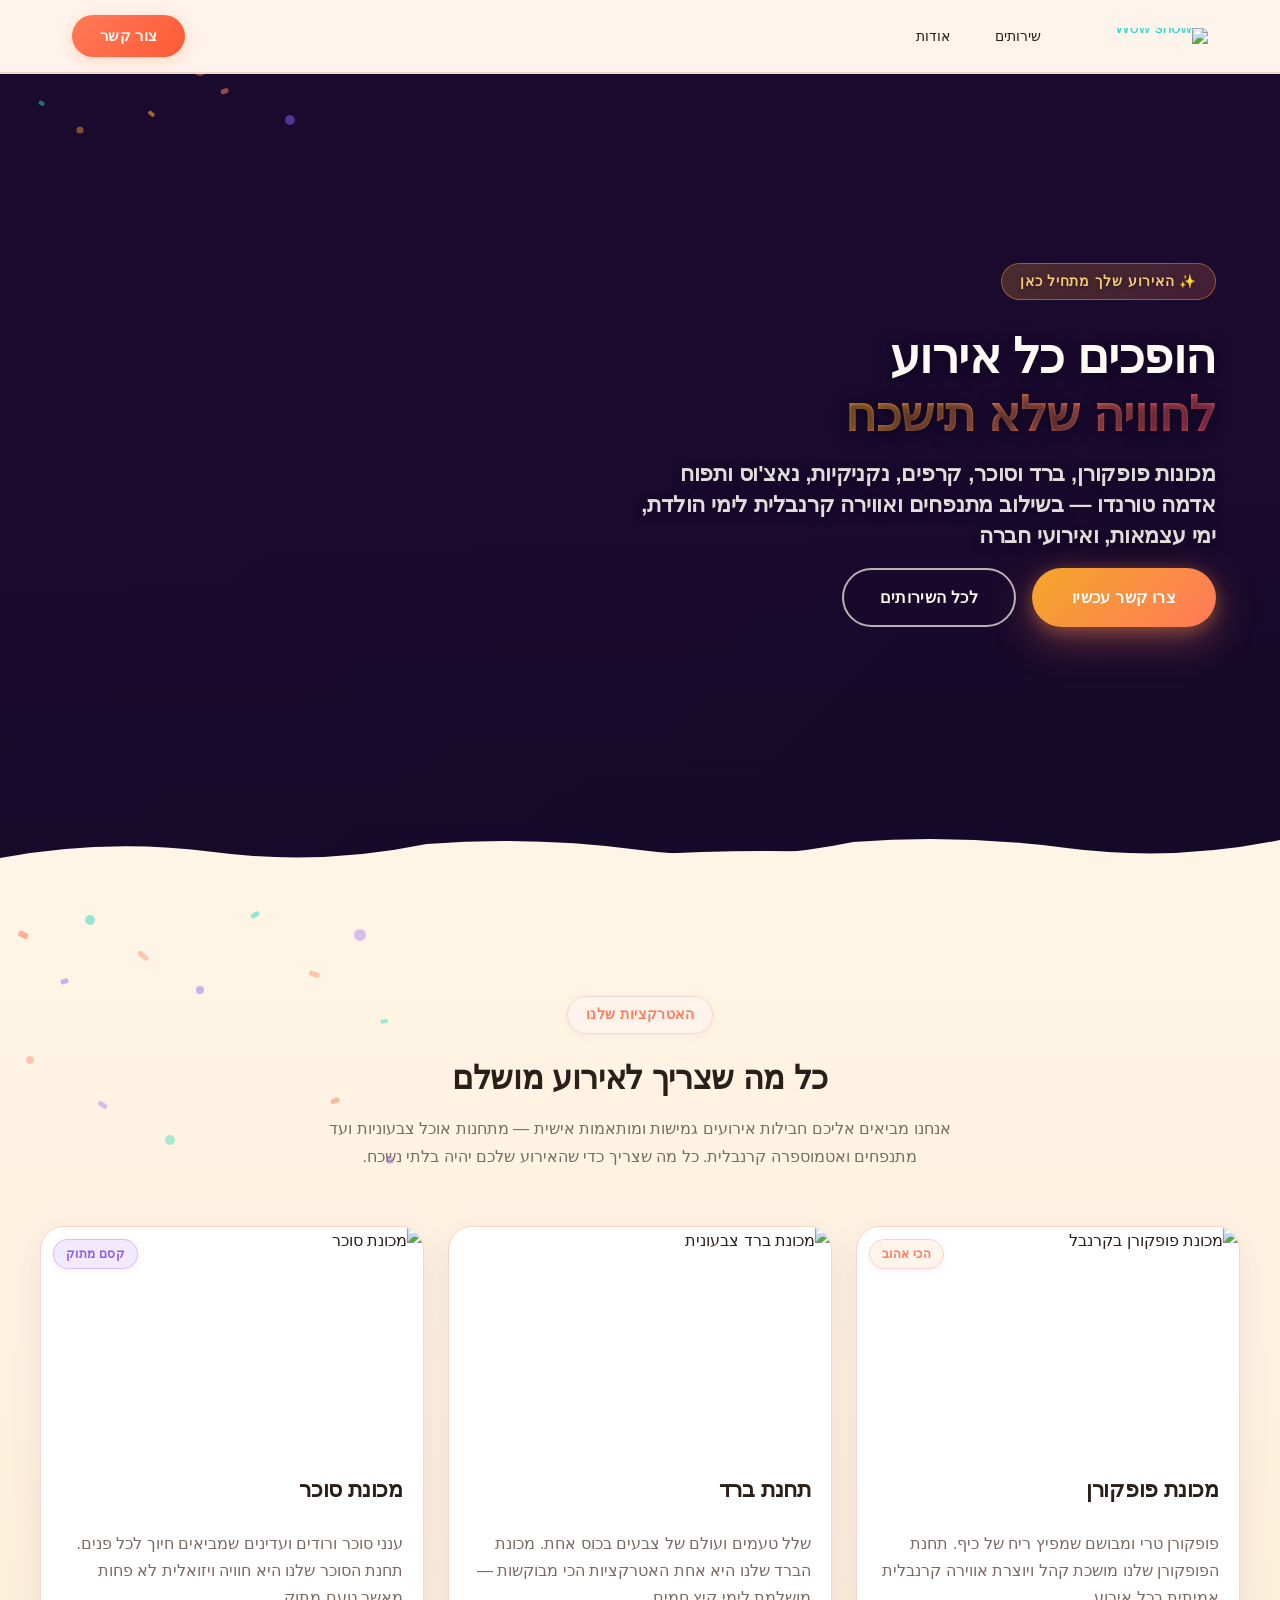
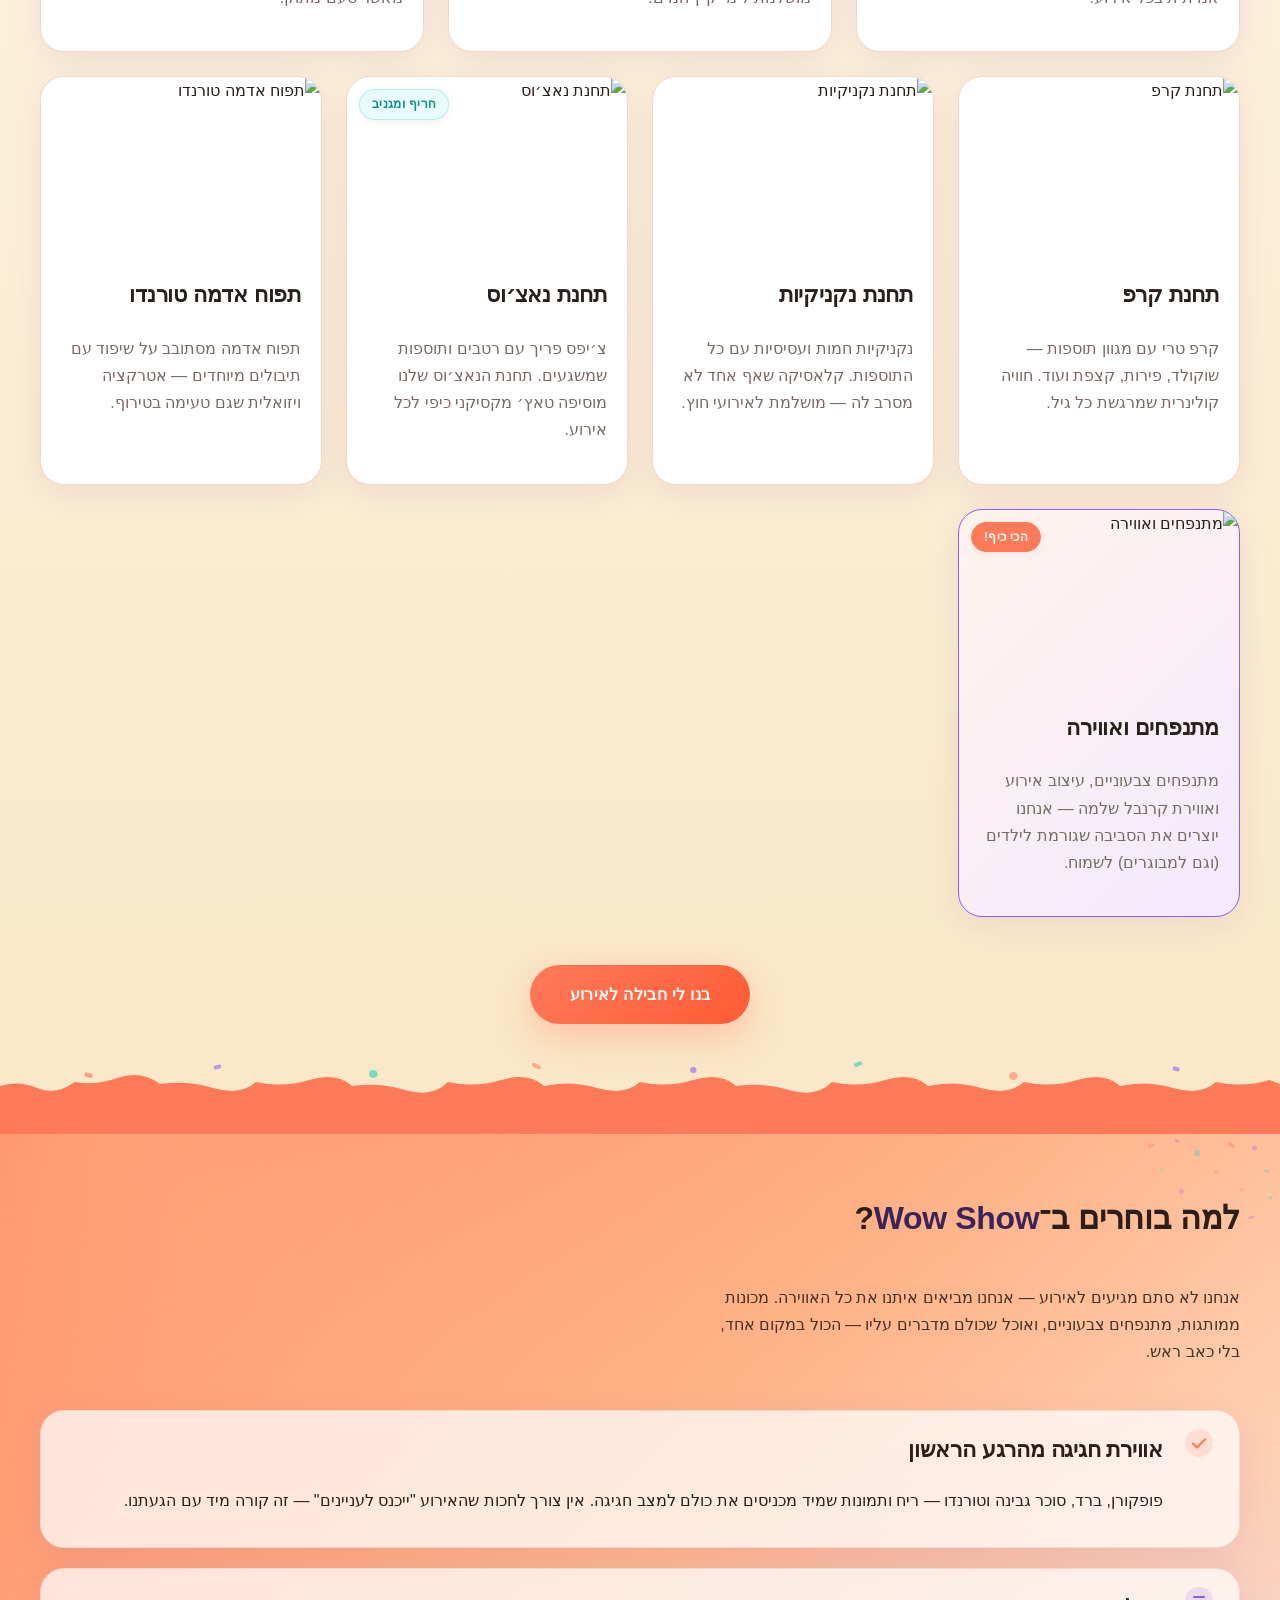
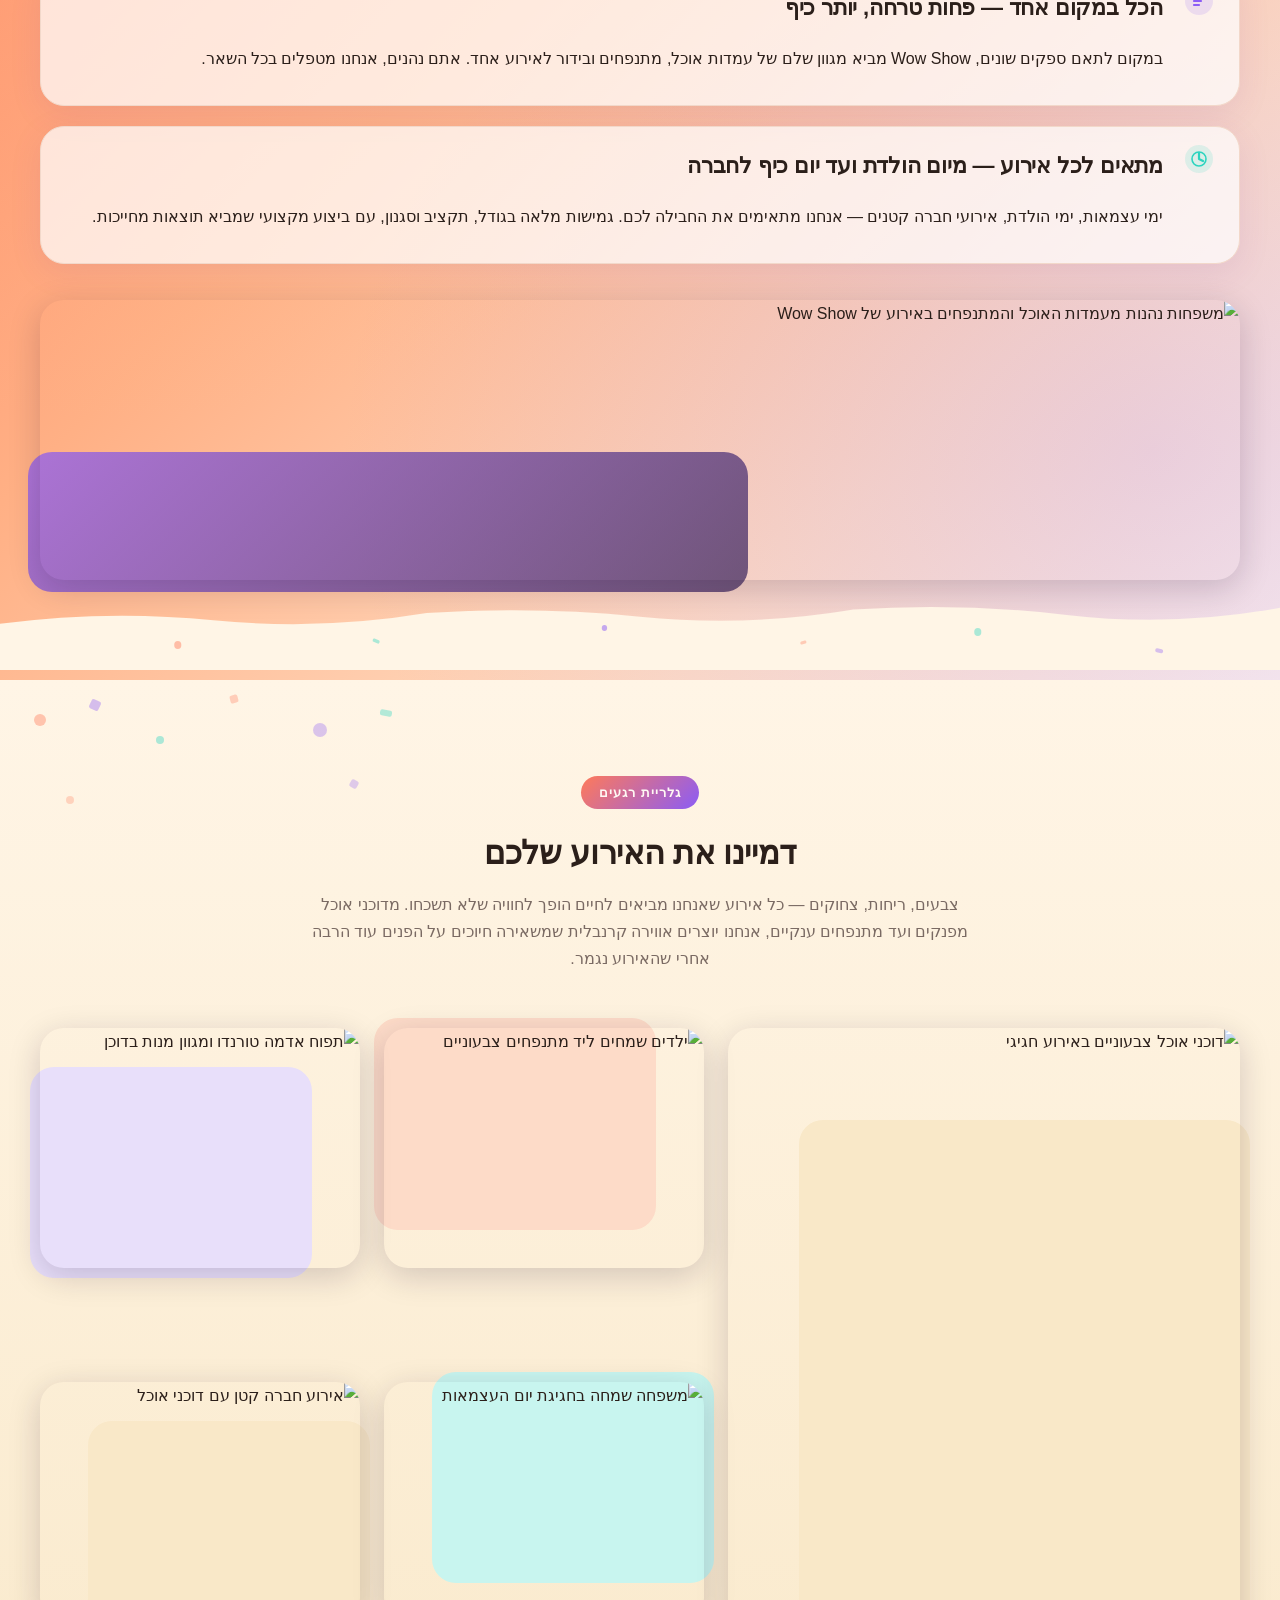
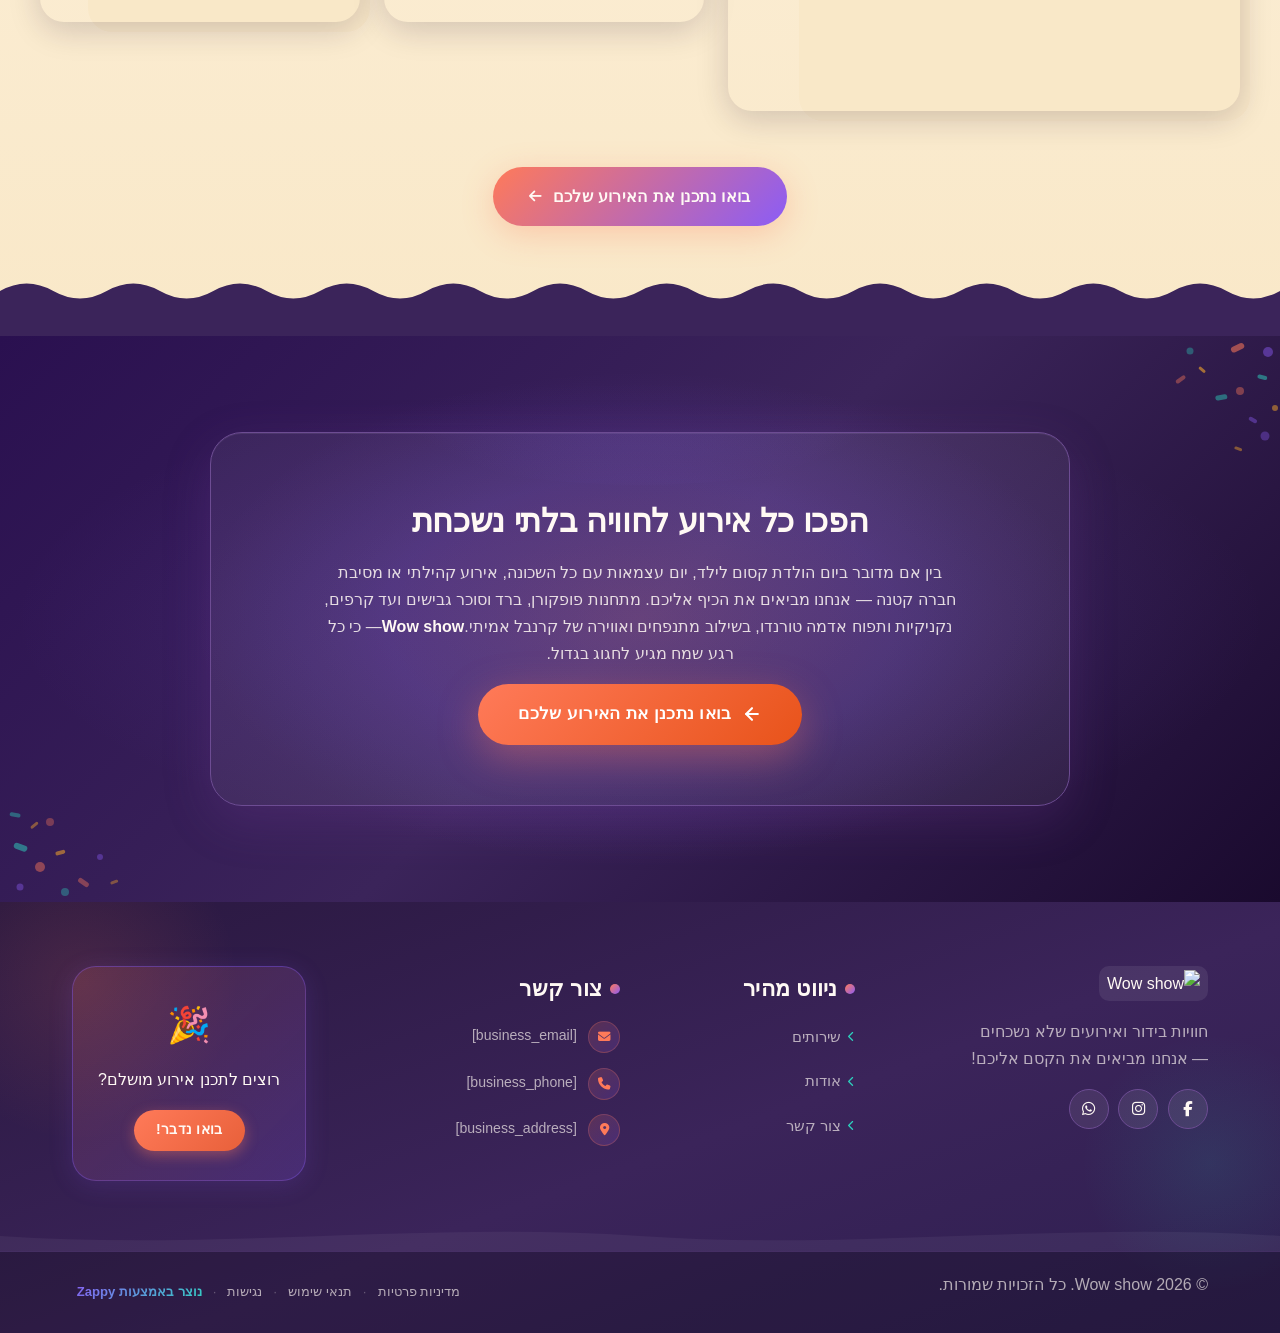
==== public/index.html @ 0db3928f "Background sync: Progressive GitHub Sync" ====
<!doctype html><html dir="rtl" lang="he"><head><meta charset="UTF-8"><meta content="width=device-width,initial-scale=1" name="viewport"><meta content="index, follow" name="robots"><title>wow the show — Wow show</title><meta content="Wow show מביאים את הקסם אליכם! תחנות אוכל, מתנפחים ובידור מושלם לימי הולדת, אירועים משפחתיים ויום כיף שהילדים לעולם לא ישכחו. הזמינו עכשיו!" name="description"><meta content="wow the show, אירועים, ימי הולדת, חוויה לילד, יום כיף" name="keywords"><link href="/assets/favicon.ico" rel="icon" type="image/x-icon"><link href="/assets/favicon-16x16.png" rel="icon" type="image/png" sizes="16x16"><link href="/assets/favicon-32x32.png" rel="icon" type="image/png" sizes="32x32"><link href="/assets/favicon-48x48.png" rel="icon" type="image/png" sizes="48x48"><link href="/assets/favicon-192x192.png" rel="icon" type="image/png" sizes="192x192"><link href="/assets/favicon-512x512.png" rel="icon" type="image/png" sizes="512x512"><link href="/assets/apple-touch-icon.png" rel="apple-touch-icon"><script>!function(){"use strict";var t="ed4e72a3-16a2-4972-a3be-cbc2fb012bce",e="https://api.zappy5.com/api/analytics/track",a=18e5,n=2592e6,o=!0,i=!0,r=!0;var s=function(){var e="zappy_visitor_"+t,a=null;try{if(a=localStorage.getItem(e)){var o=JSON.parse(a),i=Date.now();if(i-o.created<n)return o.lastSeen=i,localStorage.setItem(e,JSON.stringify(o)),o.id}}catch(t){console.warn("Zappy Analytics: LocalStorage not available")}var r="zv_"+Date.now()+"_"+Math.random().toString(36).substr(2,9);try{localStorage.setItem(e,JSON.stringify({id:r,created:Date.now(),lastSeen:Date.now()}))}catch(t){}return r}(),c=function(){var e="zappy_session_"+t,n=null;try{if(n=sessionStorage.getItem(e)){var o=JSON.parse(n),i=Date.now();if(i-o.timestamp<a)return o.timestamp=i,sessionStorage.setItem(e,JSON.stringify(o)),o.id}}catch(t){console.warn("Zappy Analytics: SessionStorage not available")}var r="zs_"+Date.now()+"_"+Math.random().toString(36).substr(2,9);try{sessionStorage.setItem(e,JSON.stringify({id:r,timestamp:Date.now()}))}catch(t){}return r}();function l(a,n){n=n||{};var o={website_id:t,event_type:a,page_path:window.location.pathname,referrer:document.referrer||"direct",visitor_id:s,session_id:c,metadata:n};if(navigator.sendBeacon){var i=new Blob([JSON.stringify(o)],{type:"application/json"});navigator.sendBeacon(e,i)}else fetch(e,{method:"POST",headers:{"Content-Type":"application/json"},body:JSON.stringify(o),keepalive:!0}).catch(function(t){console.warn("Zappy Analytics: Failed to track event",t)})}o&&l("pageview",{title:document.title,url:window.location.href}),i&&document.addEventListener("click",function(t){var e=t.target;if("BUTTON"===e.tagName||e.closest("button")){var a="BUTTON"===e.tagName?e:e.closest("button");l("click",{element:"button",text:a.textContent.trim().substring(0,100),id:a.id||null,class:a.className||null})}else if("A"===e.tagName||e.closest("a")){var n="A"===e.tagName?e:e.closest("a");l("navigation",{element:"link",text:n.textContent.trim().substring(0,100),href:n.href,external:n.hostname!==window.location.hostname})}},!0),r&&document.addEventListener("submit",function(t){var e=t.target;l("form_submit",{form_id:e.id||null,form_name:e.name||null,form_action:e.action||null,form_method:e.method||"GET"})},!0);var d=Date.now();window.addEventListener("beforeunload",function(){l("page_unload",{time_on_page:Math.floor((Date.now()-d)/1e3),page_path:window.location.pathname})}),window.zappyAnalytics={track:l,getVisitorId:function(){return s},getSessionId:function(){return c}}}()</script><meta content="wow the show — Wow show" property="og:title"><meta content="Wow show מביאים את הקסם אליכם! תחנות אוכל, מתנפחים ובידור מושלם לימי הולדת, אירועים משפחתיים ויום כיף שהילדים לעולם לא ישכחו. הזמינו עכשיו!" property="og:description"><meta content="summary_large_image" name="twitter:card"><meta content="wow the show — Wow show" name="twitter:title"><meta content="Wow show מביאים את הקסם אליכם! תחנות אוכל, מתנפחים ובידור מושלם לימי הולדת, אירועים משפחתיים ויום כיף שהילדים לעולם לא ישכחו. הזמינו עכשיו!" name="twitter:description"><meta content="website" property="og:type"><meta content="he_IL" property="og:locale"><link href="https://cdnjs.cloudflare.com/ajax/libs/font-awesome/6.4.0/css/all.min.css" rel="stylesheet"><link href="/assets/favicon.ico" rel="icon" type="image/x-icon"><link href="/assets/favicon-16x16.png" rel="icon" type="image/png" sizes="16x16"><link href="/assets/favicon-32x32.png" rel="icon" type="image/png" sizes="32x32"><link href="/assets/favicon-48x48.png" rel="icon" type="image/png" sizes="48x48"><link href="/assets/favicon-192x192.png" rel="icon" type="image/png" sizes="192x192"><link href="/assets/favicon-512x512.png" rel="icon" type="image/png" sizes="512x512"><link href="/assets/apple-touch-icon.png" rel="apple-touch-icon"><link href="https://cdn.jsdelivr.net/npm/vanilla-cookieconsent@3/dist/cookieconsent.css" rel="stylesheet"><script src="https://cdn.jsdelivr.net/npm/vanilla-cookieconsent@3/dist/cookieconsent.umd.js"></script><script src="https://cdn.jsdelivr.net/gh/mickidum/acc_toolbar/acctoolbar/acctoolbar.min.js"></script><link href="/styles.css" rel="stylesheet"><style id="zappy-dropdown-submenu-styles">#navMenu li:has(.sub-menu),.nav-menu li:has(.sub-menu),.navbar li:has(.sub-menu),nav li:has(.sub-menu){position:relative}#navMenu .sub-menu,.nav-menu .sub-menu,.navbar .sub-menu,nav .sub-menu{display:block!important;position:absolute!important;top:100%;left:0;min-width:220px;background:#fff;border-radius:8px;box-shadow:0 8px 25px rgba(0,0,0,.15);padding:8px 0;opacity:0;visibility:hidden;transform:translateY(10px);transition:all .3s ease;z-index:1000;list-style:none;pointer-events:none}#navMenu li:hover>.sub-menu,.nav-menu li:hover>.sub-menu,.navbar li:hover>.sub-menu,nav li:hover>.sub-menu{opacity:1!important;visibility:visible!important;transform:translateY(0)!important;pointer-events:auto!important}.sub-menu li{list-style:none;margin:0;padding:0}.sub-menu a{display:block!important;padding:10px 16px!important;color:var(--text-dark,#333)!important;font-weight:500;text-decoration:none;white-space:nowrap;transition:background-color .2s}.sub-menu .zappy-nav-child>a{padding-left:28px!important;font-size:.9em!important;opacity:.85!important}[dir=rtl] .sub-menu .zappy-nav-child>a,html[lang=ar] .sub-menu .zappy-nav-child>a,html[lang=he] .sub-menu .zappy-nav-child>a{padding-left:10px!important;padding-right:28px!important}.sub-menu .zappy-nav-parent>a{font-weight:600!important}.sub-menu a:hover{background-color:#f5f5f5}[dir=rtl] .nav-menu .sub-menu,[dir=rtl] .navbar .sub-menu,[dir=rtl] nav .sub-menu,html[lang=ar] .nav-menu .sub-menu,html[lang=ar] .navbar .sub-menu,html[lang=ar] nav .sub-menu,html[lang=he] .nav-menu .sub-menu,html[lang=he] .navbar .sub-menu,html[lang=he] nav .sub-menu{left:auto!important;right:0!important}.sub-menu:empty,.sub-menu:not(:has(li)):not(:has(> a)),.sub-menu:not(:has(li:not(.zappy-hidden-menu-item))):not(:has(> a)){display:none!important;opacity:0!important;visibility:hidden!important;pointer-events:none!important}li:has(.menu-group-title):hover>.sub-menu{opacity:1!important;visibility:visible!important;transform:translateY(0)!important;pointer-events:auto!important}#navMenu>li>.menu-group-title,.nav-menu>li>.menu-group-title{display:inline-block;padding:.5rem 1rem;cursor:default;user-select:none}@media (max-width:768px){#navMenu .sub-menu,.nav-menu .sub-menu,.navbar .sub-menu,nav .sub-menu{position:static!important;transform:none!important;box-shadow:none!important;background:0 0!important;max-height:0;overflow:hidden;opacity:0;visibility:hidden;transition:max-height .3s ease,opacity .3s ease;padding:0!important;border-radius:0!important}#navMenu .sub-menu.mobile-expanded,.nav-menu .sub-menu.mobile-expanded,.navbar .sub-menu.mobile-expanded{max-height:none!important;overflow-y:visible!important;opacity:1!important;visibility:visible!important;padding:8px 0 8px 16px!important}[dir=rtl] .sub-menu.mobile-expanded,html[lang=he] .sub-menu.mobile-expanded{padding:8px 16px 8px 0!important}#navMenu li:hover>.sub-menu,.nav-menu li:hover>.sub-menu,.navbar li:hover>.sub-menu,nav li:hover>.sub-menu{opacity:0;visibility:hidden;pointer-events:none}#navMenu li>.sub-menu.mobile-expanded,.nav-menu li>.sub-menu.mobile-expanded,.navbar li>.sub-menu.mobile-expanded,nav li>.sub-menu.mobile-expanded{opacity:1!important;visibility:visible!important;pointer-events:auto!important}#navMenu li:has(.sub-menu),.nav-menu li:has(.sub-menu),.navbar li:has(.sub-menu),nav li:has(.sub-menu){display:flex!important;flex-wrap:wrap!important;align-items:center!important;position:relative!important;min-height:44px!important}#navMenu li:has(.sub-menu)>a,.nav-menu li:has(.sub-menu)>a,.navbar li:has(.sub-menu)>a,nav li:has(.sub-menu)>a{flex:1!important;min-width:0!important}#navMenu li:has(.sub-menu)>.menu-group-title,.nav-menu li:has(.sub-menu)>.menu-group-title,.navbar li:has(.sub-menu)>.menu-group-title,nav li:has(.sub-menu)>.menu-group-title{flex:1!important;min-width:0!important;padding:0!important;line-height:inherit!important}#navMenu li:has(.sub-menu)>.sub-menu,.nav-menu li:has(.sub-menu)>.sub-menu,.navbar li:has(.sub-menu)>.sub-menu,nav li:has(.sub-menu)>.sub-menu{flex-basis:100%!important;width:100%!important}#navMenu li:has(.sub-menu)>a [class*=arrow],#navMenu li:has(.sub-menu)>a [class*=chevron],.nav-menu li:has(.sub-menu)>a .fa-angle-down,.nav-menu li:has(.sub-menu)>a .fa-chevron-down,.nav-menu li:has(.sub-menu)>a [class*=arrow],.nav-menu li:has(.sub-menu)>a [class*=chevron],nav li:has(.sub-menu)>a [class*=arrow],nav li:has(.sub-menu)>a [class*=chevron]{display:none!important;visibility:hidden!important}.mobile-submenu-toggle{display:flex!important;align-items:center!important;justify-content:center!important;width:44px!important;height:auto!important;background:0 0!important;border:none!important;cursor:pointer!important;color:var(--text-dark)!important;position:static!important;flex-shrink:0!important;align-self:stretch!important;z-index:2!important;padding:0!important;margin:0!important}.mobile-submenu-toggle::after{content:''!important;width:0!important;height:0!important;border-left:6px solid transparent!important;border-right:6px solid transparent!important;border-top:7px solid currentColor!important;transition:transform .3s ease!important}.mobile-submenu-toggle.expanded::after{transform:rotate(180deg)!important}.sub-menu a{padding:10px 0!important;display:block!important;color:var(--text-dark)!important;white-space:normal!important}.sub-menu .zappy-nav-child>a{padding-left:28px!important;font-size:.9em!important;opacity:.85!important}[dir=rtl] .sub-menu .zappy-nav-child>a,html[lang=ar] .sub-menu .zappy-nav-child>a,html[lang=he] .sub-menu .zappy-nav-child>a{padding-left:0!important;padding-right:28px!important}.sub-menu .zappy-nav-parent>a{font-weight:600!important}#navMenu.active,.nav-menu.active{max-width:100vw!important;overflow-x:hidden!important;box-sizing:border-box!important}.navbar .sub-menu li a,.zappy-products-dropdown .sub-menu a,nav.navbar .sub-menu li a{color:var(--text-dark)!important}}@media (min-width:769px){.mobile-submenu-toggle{display:none!important}}</style><style id="zappy-widget-visibility">#mic-access-tool-box,#mic-access-tool-general-button,#mic-init-access-tool #mic-access-tool-box,#mic-init-access-tool #mic-access-tool-general-button,#mic-init-access-tool .mic-access-tool-general-button,._access-icon,._access-menu,.mic-access-tool-box,.mic-access-tool-general-button,div[id*=mic-access-tool-box]{display:none!important;visibility:hidden!important;opacity:0!important;pointer-events:none!important}</style></head><body><nav class="navbar" dir="rtl"><button aria-label="Menu" class="mobile-toggle" id="mobileToggle"><svg viewBox="0 0 24 24" fill="none" height="24" width="24" class="hamburger-icon"><path d="M3 12h18M3 6h18M3 18h18" stroke="currentColor" stroke-linecap="round" stroke-width="2"></path></svg><svg viewBox="0 0 24 24" fill="none" height="24" width="24" class="close-icon" style="display:none"><path d="M18 6L6 18M6 6l12 12" stroke="currentColor" stroke-linecap="round" stroke-width="2"></path></svg></button><button aria-label="Call" class="phone-header-btn" data-phone="[business_phone]"><svg viewBox="0 0 24 24" fill="currentColor" height="20" width="20"><path d="M22 16.92v3a2 2 0 0 1-2.18 2 19.79 19.79 0 0 1-8.63-3.07 19.5 19.5 0 0 1-6-6 19.79 19.79 0 0 1-3.07-8.67A2 2 0 0 1 4.11 2h3a2 2 0 0 1 2 1.72 12.84 12.84 0 0 0 .7 2.81 2 2 0 0 1-.45 2.11L8.09 9.91a16 16 0 0 0 6 6l1.27-1.27a2 2 0 0 1 2.11-.45 12.84 12.84 0 0 0 2.81.7A2 2 0 0 1 22 16.92z"></path></svg></button><div class="nav-container"><div class="nav-right-group"><div class="nav-brand"><a href="/" class="logo-link"><img alt="Wow show" src="/assets/wow-show-logo.webp" class="logo"></a></div><ul class="nav-menu" id="navMenu"><li><a href="/services">שירותים</a></li><li><a href="/about">אודות</a></li></ul></div><div class="nav-cta-container"><a href="/contact" class="nav-cta-btn">צור קשר</a></div></div></nav><script>window.addEventListener("load",function(){const e=document.querySelector(".navbar, nav, header");if(!e)return void console.log("[Navbar] Navbar element not found");let t=document.getElementById("mobileToggle")||document.querySelector(".mobile-toggle")||document.querySelector(".hamburger")||document.querySelector(".hamburger-menu")||document.querySelector(".menu-toggle")||document.querySelector(".burger-menu")||document.querySelector('[aria-label="Menu"]')||document.querySelector('[aria-label="תפריט"]');const o=document.querySelector(".phone-header-btn"),n=window.getComputedStyle(e);let r=n.backgroundColor;if(console.log("[Navbar] Initial navbar background:",r),"transparent"===r||"rgba(0, 0, 0, 0)"===r||r.startsWith("rgba")&&r.includes(", 0)")){const e=n.backgroundImage;if(e&&"none"!==e)console.log("[Navbar] Navbar has background image/gradient, using dark text"),r="rgb(240, 240, 240)";else{const e=window.getComputedStyle(document.body).backgroundColor;console.log("[Navbar] Navbar transparent, using body background:",e),r=e}}const i=r.match(/\d+/g);if(i&&i.length>=3){const e=(.299*parseInt(i[0])+.587*parseInt(i[1])+.114*parseInt(i[2]))/255;console.log("[Navbar] Mobile button colors preserved from Claude CSS (luminance:",e.toFixed(2)+")");const n=document.createElement("style");n.id="zappy-mobile-nav-fix";document.documentElement.lang;document.documentElement.dir,n.textContent='\n        /* Hide mobile buttons on desktop, show only on mobile */\n        @media (min-width: 769px) {\n          .mobile-toggle,\n          .phone-header-btn {\n            display: none !important;\n          }\n        }\n        \n        /* Show and position mobile buttons correctly on mobile */\n        @media (max-width: 768px) {\n          .mobile-toggle,\n          .phone-header-btn {\n            position: absolute !important;\n            top: 50% !important;\n            transform: translateY(-50%) !important;\n            z-index: 1001 !important;\n            display: flex !important;\n            align-items: center !important;\n            justify-content: center !important;\n            width: 36px !important;\n            height: 36px !important;\n            border-radius: 50% !important;\n            border: none !important;\n            cursor: pointer !important;\n            padding: 6px !important;\n            background: none !important;\n            color: var(--nav-text, var(--text-dark)) !important;\n          }\n          \n          /* LTR positioning (default): hamburger LEFT, phone RIGHT */\n          html:not([dir="rtl"]):not([lang="he"]):not([lang="ar"]) .mobile-toggle,\n          html[dir="ltr"] .mobile-toggle {\n            left: 12px !important;\n            right: auto !important;\n          }\n          html:not([dir="rtl"]):not([lang="he"]):not([lang="ar"]) .phone-header-btn,\n          html[dir="ltr"] .phone-header-btn {\n            right: 12px !important;\n            left: auto !important;\n          }\n          \n          /* RTL positioning: hamburger RIGHT, phone LEFT */\n          html[dir="rtl"] .mobile-toggle,\n          html[lang="he"] .mobile-toggle,\n          html[lang="ar"] .mobile-toggle {\n            right: 12px !important;\n            left: auto !important;\n          }\n          html[dir="rtl"] .phone-header-btn,\n          html[lang="he"] .phone-header-btn,\n          html[lang="ar"] .phone-header-btn {\n            left: 12px !important;\n            right: auto !important;\n          }\n          \n          /* CRITICAL: Ensure nav-container has min-height on mobile */\n          /* All children are positioned absolutely/fixed on mobile, so height:auto collapses to 0 */\n          .nav-container {\n            min-height: 70px !important;\n            position: relative !important;\n          }\n          \n          /* Ensure SVG icons are properly sized and inherit color */\n          .mobile-toggle svg,\n          .phone-header-btn svg {\n            width: 24px !important;\n            height: 24px !important;\n            /* Don\'t force display - let JavaScript control hamburger/close toggle */\n          }\n          \n          /* Reset nav-cta-container on mobile - remove desktop box-shadow/padding */\n          /* that creates a visible ghost box when CTA button is hidden */\n          .nav-cta-container {\n            box-shadow: none !important;\n            padding: 0 !important;\n          }\n          \n          /* Hide nav-cta-container entirely on mobile when there\'s no lang-switcher */\n          /* (only the CTA button is inside, and it\'s hidden on mobile) */\n          .nav-cta-container:not(:has(.lang-switcher)) {\n            display: none !important;\n          }\n          \n          /* CRITICAL: Prevent hero image fade gradient from bleeding over headline text */\n          /* The .image-fade-gradient has bottom: -30px (extends below parent) */\n          /* On mobile stacked layout, this overlaps the h1 text below the image */\n          .hero-image-column {\n            overflow: hidden !important;\n          }\n          .image-fade-gradient {\n            bottom: 0 !important;\n          }\n          \n          /* Hide desktop language switcher on mobile - hamburger menu handles it */\n          /* High specificity to override stored CSS */\n          .lang-switcher,\n          .nav-cta-container .lang-switcher,\n          .nav-container .lang-switcher,\n          .navbar .lang-switcher,\n          .navbar .nav-cta-container .lang-switcher {\n            display: none !important;\n          }\n        }\n      ';const r=document.getElementById("zappy-mobile-nav-fix");r&&r.remove(),document.head.appendChild(n),console.log("[Navbar] Critical CSS injected for mobile nav positioning");const l=window.innerWidth<=768;if(t){const e=t.querySelector(".hamburger-icon"),o=t.querySelector(".close-icon");e&&(e.style.setProperty("width","24px","important"),e.style.setProperty("height","24px","important"),e.style.setProperty("display","block","important")),o&&(o.style.setProperty("width","24px","important"),o.style.setProperty("height","24px","important"),o.style.setProperty("display","none","important")),l?(t.style.setProperty("position","absolute","important"),t.style.setProperty("top","50%","important"),t.style.setProperty("transform","translateY(-50%)","important"),t.style.setProperty("z-index","1001","important"),t.style.removeProperty("left"),t.style.removeProperty("right"),console.log("[Navbar] Mobile toggle positioning applied (mobile viewport)")):(t.style.removeProperty("position"),t.style.removeProperty("top"),t.style.removeProperty("transform"),t.style.removeProperty("z-index"),t.style.removeProperty("left"),t.style.removeProperty("right"),console.log("[Navbar] Desktop viewport - cleared mobile toggle inline positioning"))}if(o){const e=o.querySelector("svg");e&&(e.style.width="24px",e.style.height="24px",e.setAttribute("width","24"),e.setAttribute("height","24")),l?(o.style.setProperty("position","absolute","important"),o.style.setProperty("top","50%","important"),o.style.setProperty("transform","translateY(-50%)","important"),o.style.setProperty("z-index","1001","important"),o.style.removeProperty("left"),o.style.removeProperty("right"),console.log("[Navbar] Phone button positioning applied (mobile viewport)")):(o.style.removeProperty("position"),o.style.removeProperty("top"),o.style.removeProperty("transform"),o.style.removeProperty("z-index"),o.style.removeProperty("left"),o.style.removeProperty("right"),console.log("[Navbar] Desktop viewport - cleared phone button inline positioning"))}}else console.log("[Navbar] Could not parse background color:",r);t=document.getElementById("mobileToggle")||document.querySelector(".mobile-toggle")||document.querySelector(".hamburger")||document.querySelector(".hamburger-menu")||document.querySelector(".menu-toggle")||document.querySelector(".burger-menu")||document.querySelector('[aria-label="Menu"]')||document.querySelector('[aria-label="תפריט"]');const l=document.getElementById("navMenu")||document.querySelector(".nav-menu")||document.querySelector(".nav-links")||document.querySelector("nav ul:not(.submenu)");if(!t||!l)return void console.log("[Navbar] Mobile toggle or menu not found:",{toggle:!!t,menu:!!l});l.id||(l.id="navMenu"),console.log("[Navbar] Initializing mobile menu...");const a=t.cloneNode(!0);t.parentNode.replaceChild(a,t),a.addEventListener("click",function(e){e.preventDefault(),e.stopPropagation();const t=this.querySelector(".hamburger-icon"),o=this.querySelector(".close-icon");l.classList.contains("active")?(l.classList.remove("active"),t&&t.style.setProperty("display","block","important"),o&&o.style.setProperty("display","none","important"),document.body.style.overflow="",console.log("[Navbar] Menu closed")):(l.classList.add("active"),t&&t.style.setProperty("display","none","important"),o&&o.style.setProperty("display","block","important"),document.body.style.overflow="hidden",console.log("[Navbar] Menu opened"))}),l.querySelectorAll("a").forEach(function(e){e.addEventListener("click",function(){if("#"===this.getAttribute("href"))return;const e=a.querySelector(".hamburger-icon"),t=a.querySelector(".close-icon");l.classList.remove("active"),e&&e.style.setProperty("display","block","important"),t&&t.style.setProperty("display","none","important"),document.body.style.overflow="",console.log("[Navbar] Menu closed (link clicked)")})});var s=l.querySelectorAll(".dropdown-toggle");s.forEach(function(e){e.addEventListener("click",function(e){e.preventDefault(),e.stopPropagation();var t=this.closest(".nav-dropdown");t&&(t.parentNode.querySelectorAll(".nav-dropdown.open").forEach(function(e){e!==t&&e.classList.remove("open")}),t.classList.toggle("open"),console.log("[Navbar] Dropdown toggled:",t.classList.contains("open")?"open":"closed"))})}),document.addEventListener("click",function(e){e.target.closest(".nav-dropdown")||document.querySelectorAll(".nav-dropdown.open").forEach(function(e){e.classList.remove("open")})}),console.log("[Navbar] Dropdown handlers initialized for "+s.length+" dropdowns"),o&&o.addEventListener("click",function(){const e=document.querySelectorAll('a[href^="tel:"]'),t=e.length>0?e[0].getAttribute("href").replace("tel:",""):"[business_phone]";window.location.href="tel:"+t,console.log("[Navbar] Phone button clicked")}),console.log("[Navbar] Mobile menu initialized successfully");const p=function(){const e=document.querySelector(".whatsapp-float");e&&(window.innerWidth>=769?(e.style.setProperty("display","none","important"),e.style.setProperty("visibility","hidden","important"),e.style.setProperty("opacity","0","important"),e.style.setProperty("pointer-events","none","important"),console.log("[WhatsApp] Button hidden on desktop")):(e.style.removeProperty("display"),e.style.removeProperty("visibility"),e.style.removeProperty("opacity"),e.style.removeProperty("pointer-events"),console.log("[WhatsApp] Button visible on mobile")))};let c;p(),window.addEventListener("resize",function(){clearTimeout(c),c=setTimeout(p,100)})})</script><main><section class="index-hero-section" data-layout-spec="בית-hero" dir="rtl" data-hero-type="fullscreen-scrim"><div class="index-hero-bg-wrapper"><img alt="אירוע חגיגי עם מתקני אוכל צבעוניים, ילדים ומשפחות מאושרים ואווירה קרנבלית" src="/assets/site-index-hero-image-1.webp" data-context="High-energy cinematic event scene at golden hour: a vibrant outdoor celebration with colorful food stations including popcorn machine, cotton candy, slushies, and crepes, with joyful families and children, festive string lights and balloon arches, warm amber and coral tones, carnival atmosphere, premium color grading, wide angle full bleed photography" data-placeholder="index-hero-image-1" height="700" width="1200" class="index-hero-bg-img" data-hero-bg="true"></div><div class="index-hero-scrim" aria-hidden="true"></div><div class="index-hero-confetti" aria-hidden="true"><svg viewBox="0 0 320 260" xmlns="http://www.w3.org/2000/svg" aria-hidden="true" data-no-icon-edit="true" fill="none" height="260" width="320"><rect fill="#F4A62A" height="6" opacity="0.7" rx="2" transform="rotate(-20 18 24)" width="10" x="18" y="24"></rect><circle cx="55" cy="60" r="5" fill="#FF7A59" opacity="0.6"></circle><rect fill="#8B5CF6" height="5" opacity="0.65" rx="2" transform="rotate(15 90 14)" width="8" x="90" y="14"></rect><circle cx="130" cy="45" r="4" fill="#2DD4BF" opacity="0.55"></circle><rect fill="#F4A62A" height="5" opacity="0.6" rx="2" transform="rotate(-35 165 28)" width="9" x="165" y="28"></rect><circle cx="200" cy="70" r="6" fill="#FF7A59" opacity="0.5"></circle><rect fill="#8B5CF6" height="4" opacity="0.7" rx="1.5" transform="rotate(25 235 18)" width="7" x="235" y="18"></rect><circle cx="270" cy="50" r="4" fill="#2DD4BF" opacity="0.6"></circle><rect fill="#F4A62A" height="5" opacity="0.55" rx="2" transform="rotate(-10 300 30)" width="10" x="300" y="30"></rect><rect fill="#2DD4BF" height="4" opacity="0.5" rx="1.5" transform="rotate(30 40 100)" width="6" x="40" y="100"></rect><circle cx="80" cy="130" r="3.5" fill="#F4A62A" opacity="0.45"></circle><rect fill="#FF7A59" height="5" opacity="0.55" rx="2" transform="rotate(-18 220 90)" width="8" x="220" y="90"></rect><circle cx="290" cy="120" r="5" fill="#8B5CF6" opacity="0.5"></circle><rect fill="#F4A62A" height="4" opacity="0.6" rx="1.5" transform="rotate(40 150 110)" width="7" x="150" y="110"></rect></svg></div><div class="index-hero-container"><div class="index-hero-content"><span class="index-hero-badge">✨ האירוע שלך מתחיל כאן</span><h1 class="index-hero-h1">הופכים כל אירוע<br><span class="index-hero-h1-accent">לחוויה שלא תישכח</span></h1><h3 class="index-hero-subtitle">מכונות פופקורן, ברד וסוכר, קרפים, נקניקיות, נאצ'וס ותפוח אדמה טורנדו — בשילוב מתנפחים ואווירה קרנבלית לימי הולדת, ימי עצמאות, ואירועי חברה</h3><div class="index-hero-ctas"><a href="/contact" class="index-hero-btn-primary">צרו קשר עכשיו</a><a href="/services" class="index-hero-btn-secondary">לכל השירותים</a></div></div></div><div class="index-hero-divider-wrapper"><svg viewBox="0 0 1440 110" xmlns="http://www.w3.org/2000/svg" aria-hidden="true" data-no-icon-edit="true" preserveAspectRatio="none"><path d="M0,110 L0,68 Q120,48 240,62 T480,54 Q600,46 720,60 T960,52 Q1080,44 1200,58 T1440,50 L1440,110 Z" fill="#FFF5E6"></path><path d="M0,110 L0,80 Q180,60 360,75 T720,65 Q900,55 1080,70 T1440,62 L1440,110 Z" fill="#FFF5E6"></path><path d="M0,110 L0,90 Q200,72 400,86 T800,76 Q1000,68 1200,82 T1440,74 L1440,110 Z" fill="#FFF5E6"></path></svg></div></section><section class="index-services-section" data-layout-spec="בית-services" dir="rtl"><div class="index-services-grain" aria-hidden="true"></div><svg viewBox="0 0 400 300" xmlns="http://www.w3.org/2000/svg" aria-hidden="true" data-no-icon-edit="true" class="index-services-confetti"><rect fill="#FF7A59" height="6" opacity="0.55" rx="2" transform="rotate(25 20 30)" width="10" x="20" y="30"></rect><rect fill="#8B5CF6" height="5" opacity="0.45" rx="2" transform="rotate(-15 60 80)" width="8" x="60" y="80"></rect><circle cx="90" cy="20" r="5" fill="#2DD4BF" opacity="0.5"></circle><rect fill="#FF7A59" height="5" opacity="0.4" rx="2" transform="rotate(40 140 50)" width="12" x="140" y="50"></rect><circle cx="200" cy="90" r="4" fill="#8B5CF6" opacity="0.45"></circle><rect fill="#2DD4BF" height="5" opacity="0.5" rx="2" transform="rotate(-30 250 15)" width="9" x="250" y="15"></rect><rect fill="#FF7A59" height="5" opacity="0.4" rx="2" transform="rotate(20 310 70)" width="11" x="310" y="70"></rect><circle cx="360" cy="35" r="6" fill="#8B5CF6" opacity="0.35"></circle><rect fill="#2DD4BF" height="4" opacity="0.45" rx="2" transform="rotate(-10 380 120)" width="8" x="380" y="120"></rect><circle cx="30" cy="160" r="4" fill="#FF7A59" opacity="0.4"></circle><rect fill="#8B5CF6" height="5" opacity="0.35" rx="2" transform="rotate(35 100 200)" width="10" x="100" y="200"></rect><circle cx="170" cy="240" r="5" fill="#2DD4BF" opacity="0.4"></circle><rect fill="#FF7A59" height="5" opacity="0.5" rx="2" transform="rotate(-20 330 200)" width="9" x="330" y="200"></rect><circle cx="390" cy="260" r="4" fill="#8B5CF6" opacity="0.4"></circle></svg><div class="index-services-container"><div class="index-services-intro"><span class="index-services-chip">האטרקציות שלנו</span><h2 class="index-services-heading">כל מה שצריך לאירוע מושלם</h2><p class="index-services-subtext">אנחנו מביאים אליכם חבילות אירועים גמישות ומותאמות אישית — מתחנות אוכל צבעוניות ועד מתנפחים ואטמוספרה קרנבלית. כל מה שצריך כדי שהאירוע שלכם יהיה בלתי נשכח.</p></div><div class="index-services-row-wide"><article class="index-services-card index-services-card--wide"><figure class="index-services-card-img-wrap"><img alt="מכונת פופקורן בקרנבל" src="/assets/site-index-services-image-1.webp" data-context="Vibrant carnival popcorn machine at an outdoor event, overflowing with fresh buttery popcorn, warm golden lighting, festive colorful setting, appetizing close-up" data-placeholder="index-services-image-1" height="400" width="600"><span class="index-services-tag">הכי אהוב</span></figure><div class="index-services-card-body"><h3>מכונת פופקורן</h3><p>פופקורן טרי ומבושם שמפיץ ריח של כיף. תחנת הפופקורן שלנו מושכת קהל ויוצרת אווירה קרנבלית אמיתית בכל אירוע.</p></div></article><article class="index-services-card index-services-card--wide"><figure class="index-services-card-img-wrap"><img alt="מכונת ברד צבעונית" src="/assets/site-index-services-image-2.webp" data-context="Colorful slushie machine with multiple flavors at a kids birthday party, bright neon drinks in cups, fun festive atmosphere, vibrant colors" data-placeholder="index-services-image-2" height="400" width="600"></figure><div class="index-services-card-body"><h3>תחנת ברד</h3><p>שלל טעמים ועולם של צבעים בכוס אחת. מכונת הברד שלנו היא אחת האטרקציות הכי מבוקשות — מושלמת לימי קיץ חמים.</p></div></article><article class="index-services-card index-services-card--wide"><figure class="index-services-card-img-wrap"><img alt="מכונת סוכר" src="/assets/site-index-services-image-3.webp" data-context="Fluffy cotton candy being spun on a stick at a festive event, pastel pink and blue colors, carnival background, magical and whimsical atmosphere" data-placeholder="index-services-image-3" height="400" width="600"><span class="index-services-tag index-services-tag--purple">קסם מתוק</span></figure><div class="index-services-card-body"><h3>מכונת סוכר</h3><p>ענני סוכר ורודים ועדינים שמביאים חיוך לכל פנים. תחנת הסוכר שלנו היא חוויה ויזואלית לא פחות מאשר טעם מתוק.</p></div></article></div><div class="index-services-row-small"><article class="index-services-card"><figure class="index-services-card-img-wrap index-services-card-img-wrap--sm"><img alt="תחנת קרפ" src="/assets/site-index-services-image-4.webp" data-context="Fresh crepes being made at an event food station, golden brown crepes with chocolate and fruit toppings, appetizing and festive presentation" data-placeholder="index-services-image-4" height="300" width="400"></figure><div class="index-services-card-body"><h3>תחנת קרפ</h3><p>קרפ טרי עם מגוון תוספות — שוקולד, פירות, קצפת ועוד. חוויה קולינרית שמרגשת כל גיל.</p></div></article><article class="index-services-card"><figure class="index-services-card-img-wrap index-services-card-img-wrap--sm"><img alt="תחנת נקניקיות" src="/assets/site-index-services-image-5.webp" data-context="Delicious hot dogs in buns with colorful toppings at an outdoor event food station, festive carnival setting, warm and inviting atmosphere" data-placeholder="index-services-image-5" height="300" width="400"></figure><div class="index-services-card-body"><h3>תחנת נקניקיות</h3><p>נקניקיות חמות ועסיסיות עם כל התוספות. קלאסיקה שאף אחד לא מסרב לה — מושלמת לאירועי חוץ.</p></div></article><article class="index-services-card"><figure class="index-services-card-img-wrap index-services-card-img-wrap--sm"><img alt="תחנת נאצ׳וס" src="/assets/site-index-services-image-6.webp" data-context="Crispy nachos with melted cheese sauce and colorful toppings at a festive event food station, fun and appetizing presentation" data-placeholder="index-services-image-6" height="300" width="400"><span class="index-services-tag index-services-tag--teal">חריף ומגניב</span></figure><div class="index-services-card-body"><h3>תחנת נאצ׳וס</h3><p>צ׳יפס פריך עם רטבים ותוספות שמשגעים. תחנת הנאצ׳וס שלנו מוסיפה טאץ׳ מקסיקני כיפי לכל אירוע.</p></div></article><article class="index-services-card"><figure class="index-services-card-img-wrap index-services-card-img-wrap--sm"><img alt="תפוח אדמה טורנדו" src="/assets/site-index-services-image-7.webp" data-context="Spiral tornado potato on a stick with seasoning at a carnival event, crispy and golden, fun street food presentation, festive atmosphere" data-placeholder="index-services-image-7" height="300" width="400"></figure><div class="index-services-card-body"><h3>תפוח אדמה טורנדו</h3><p>תפוח אדמה מסתובב על שיפוד עם תיבולים מיוחדים — אטרקציה ויזואלית שגם טעימה בטירוף.</p></div></article><article class="index-services-card index-services-card--highlight"><figure class="index-services-card-img-wrap index-services-card-img-wrap--sm"><img alt="מתנפחים ואווירה" src="/assets/site-index-services-image-8.webp" data-context="Colorful inflatable bounce house and entertainment setup at a kids birthday party, children playing, vibrant carnival atmosphere, joyful and energetic scene" data-placeholder="index-services-image-8" height="300" width="400"><span class="index-services-tag index-services-tag--primary">הכי כיף!</span></figure><div class="index-services-card-body"><h3>מתנפחים ואווירה</h3><p>מתנפחים צבעוניים, עיצוב אירוע ואווירת קרנבל שלמה — אנחנו יוצרים את הסביבה שגורמת לילדים (וגם למבוגרים) לשמוח.</p></div></article></div><div class="index-services-cta"><a href="#contact" class="index-services-btn">בנו לי חבילה לאירוע</a></div></div><div class="index-services-divider-wrapper"><svg viewBox="0 0 1200 90" xmlns="http://www.w3.org/2000/svg" aria-hidden="true" data-no-icon-edit="true" preserveAspectRatio="none"><path d="M0,90 L0,42 Q18,36 35,44 T70,38 Q88,42 110,34 T150,40 Q175,36 200,44 T240,38 Q265,44 290,36 T330,42 Q355,38 380,46 T420,38 Q445,44 470,36 T510,42 Q535,36 560,44 T600,38 Q625,44 650,36 T690,42 Q715,38 740,46 T780,38 Q805,44 830,36 T870,42 Q895,36 920,44 T960,38 Q985,44 1010,36 T1050,42 Q1075,36 1100,44 T1140,38 Q1165,44 1190,36 L1200,40 L1200,90 Z" fill="#FF7A59"></path></svg><svg viewBox="0 0 1200 90" xmlns="http://www.w3.org/2000/svg" aria-hidden="true" data-no-icon-edit="true" preserveAspectRatio="none" class="index-services-streamers"><rect fill="#FF7A59" height="4" opacity="0.7" rx="2" transform="rotate(20 80 28)" width="8" x="80" y="28"></rect><rect fill="#8B5CF6" height="4" opacity="0.6" rx="2" transform="rotate(-15 200 22)" width="7" x="200" y="22"></rect><circle cx="350" cy="30" r="4" fill="#2DD4BF" opacity="0.65"></circle><rect fill="#FF7A59" height="4" opacity="0.55" rx="2" transform="rotate(30 500 18)" width="9" x="500" y="18"></rect><circle cx="650" cy="26" r="3" fill="#8B5CF6" opacity="0.6"></circle><rect fill="#2DD4BF" height="4" opacity="0.65" rx="2" transform="rotate(-25 800 20)" width="8" x="800" y="20"></rect><circle cx="950" cy="32" r="4" fill="#FF7A59" opacity="0.55"></circle><rect fill="#8B5CF6" height="4" opacity="0.6" rx="2" transform="rotate(18 1100 22)" width="7" x="1100" y="22"></rect></svg></div></section><section class="index-benefits-section" data-layout-spec="בית-benefits" dir="rtl"><div class="ibs-confetti-top" aria-hidden="true"><svg viewBox="0 0 220 180" xmlns="http://www.w3.org/2000/svg" aria-hidden="true" data-no-icon-edit="true" fill="none" height="180" width="220"><rect fill="#FF7A59" height="5" opacity="0.55" rx="2" transform="rotate(-25 12 18)" width="10" x="12" y="18"></rect><rect fill="#8B5CF6" height="4" opacity="0.45" rx="2" transform="rotate(15 55 8)" width="8" x="55" y="8"></rect><circle cx="90" cy="30" r="5" fill="#2DD4BF" opacity="0.5"></circle><rect fill="#FF7A59" height="5" opacity="0.6" rx="2" transform="rotate(35 140 12)" width="12" x="140" y="12"></rect><circle cx="180" cy="22" r="4" fill="#8B5CF6" opacity="0.4"></circle><rect fill="#2DD4BF" height="3" opacity="0.45" rx="1.5" transform="rotate(-10 30 55)" width="7" x="30" y="55"></rect><circle cx="120" cy="60" r="3.5" fill="#FF7A59" opacity="0.4"></circle><rect fill="#2DD4BF" height="4" opacity="0.5" rx="2" transform="rotate(20 195 55)" width="9" x="195" y="55"></rect><circle cx="65" cy="90" r="4" fill="#8B5CF6" opacity="0.35"></circle><rect fill="#FF7A59" height="3.5" opacity="0.4" rx="1.5" transform="rotate(-30 155 88)" width="8" x="155" y="88"></rect><circle cx="205" cy="100" r="3" fill="#2DD4BF" opacity="0.45"></circle><rect fill="#8B5CF6" height="3" opacity="0.35" rx="1.5" transform="rotate(10 8 120)" width="6" x="8" y="120"></rect><circle cx="45" cy="140" r="4.5" fill="#FF7A59" opacity="0.3"></circle><rect fill="#8B5CF6" height="4" opacity="0.4" rx="2" transform="rotate(-15 170 130)" width="10" x="170" y="130"></rect></svg></div><div class="ibs-container"><div class="ibs-content"><h2 class="ibs-heading">למה בוחרים ב־<span class="ibs-brand">Wow Show</span>?</h2><p class="ibs-intro">אנחנו לא סתם מגיעים לאירוע — אנחנו מביאים איתנו את כל האווירה. מכונות ממותגות, מתנפחים צבעוניים, ואוכל שכולם מדברים עליו — הכול במקום אחד, בלי כאב ראש.</p><ul class="ibs-benefits-list"><li class="ibs-benefit-item"><div class="ibs-benefit-icon" aria-hidden="true"><svg viewBox="0 0 28 28" xmlns="http://www.w3.org/2000/svg" fill="none" height="28" width="28" data-element-type="icon" data-icon-type="svg"><circle cx="14" cy="14" r="14" fill="rgba(255,122,89,0.15)"></circle><path d="M8 14.5l4 4 8-8" stroke="#FF7A59" stroke-linecap="round" stroke-width="2.2" stroke-linejoin="round"></path></svg></div><div class="ibs-benefit-text"><h3 class="ibs-benefit-title">אווירת חגיגה מהרגע הראשון</h3><p>פופקורן, ברד, סוכר גבינה וטורנדו — ריח ותמונות שמיד מכניסים את כולם למצב חגיגה. אין צורך לחכות שהאירוע "ייכנס לעניינים" — זה קורה מיד עם הגעתנו.</p></div></li><li class="ibs-benefit-item"><div class="ibs-benefit-icon" aria-hidden="true"><svg viewBox="0 0 28 28" xmlns="http://www.w3.org/2000/svg" fill="none" height="28" width="28" data-element-type="icon" data-icon-type="svg"><circle cx="14" cy="14" r="14" fill="rgba(139,92,246,0.15)"></circle><path d="M9 10h10M9 14h7M9 18h5" stroke="#8B5CF6" stroke-linecap="round" stroke-width="2.2"></path></svg></div><div class="ibs-benefit-text"><h3 class="ibs-benefit-title">הכל במקום אחד — פחות טרחה, יותר כיף</h3><p>במקום לתאם ספקים שונים, Wow Show מביא מגוון שלם של עמדות אוכל, מתנפחים ובידור לאירוע אחד. אתם נהנים, אנחנו מטפלים בכל השאר.</p></div></li><li class="ibs-benefit-item"><div class="ibs-benefit-icon" aria-hidden="true"><svg viewBox="0 0 28 28" xmlns="http://www.w3.org/2000/svg" fill="none" height="28" width="28" data-element-type="icon" data-icon-type="svg"><circle cx="14" cy="14" r="14" fill="rgba(45,212,191,0.15)"></circle><path d="M14 8v6l4 2" stroke="#2DD4BF" stroke-linecap="round" stroke-width="2.2" stroke-linejoin="round"></path><circle cx="14" cy="14" r="7" stroke="#2DD4BF" stroke-width="1.6"></circle></svg></div><div class="ibs-benefit-text"><h3 class="ibs-benefit-title">מתאים לכל אירוע — מיום הולדת ועד יום כיף לחברה</h3><p>ימי עצמאות, ימי הולדת, אירועי חברה קטנים — אנחנו מתאימים את החבילה לכם. גמישות מלאה בגודל, תקציב וסגנון, עם ביצוע מקצועי שמביא תוצאות מחייכות.</p></div></li></ul></div><div class="ibs-image-block"><div class="ibs-image-wrapper"><img alt="משפחות נהנות מעמדות האוכל והמתנפחים באירוע של Wow Show" src="/assets/site-index-benefits-image-1.webp" data-context="Festive outdoor event setup for Israeli celebrations: colorful popcorn machine and cotton candy station with bright carnival lighting, happy families and children enjoying the food, vibrant balloons and inflatables in the background, warm golden-hour lighting, joyful carnival atmosphere, professional event photography" data-placeholder="index-benefits-image-1" height="700" width="600" class="ibs-main-photo"></div><div class="ibs-backplate" aria-hidden="true"></div></div></div><div class="ibs-divider-wrapper"><svg viewBox="0 0 1440 90" xmlns="http://www.w3.org/2000/svg" aria-hidden="true" data-no-icon-edit="true" preserveAspectRatio="none"><path d="M0,90 L0,38 Q120,22 240,34 T480,26 Q600,18 720,30 T960,22 Q1080,14 1200,28 T1440,20 L1440,90 Z" fill="#FFF5E6"></path></svg><svg viewBox="0 0 1440 90" xmlns="http://www.w3.org/2000/svg" aria-hidden="true" data-no-icon-edit="true" preserveAspectRatio="none" class="ibs-divider-confetti"><circle cx="200" cy="55" r="4" fill="#FF7A59" opacity="0.45"></circle><rect fill="#2DD4BF" height="3.5" opacity="0.4" rx="1.5" transform="rotate(20 420 48)" width="8" x="420" y="48"></rect><circle cx="680" cy="38" r="3" fill="#8B5CF6" opacity="0.5"></circle><rect fill="#FF7A59" height="3" opacity="0.35" rx="1.5" transform="rotate(-15 900 52)" width="7" x="900" y="52"></rect><circle cx="1100" cy="42" r="4" fill="#2DD4BF" opacity="0.4"></circle><rect fill="#8B5CF6" height="4" opacity="0.35" rx="2" transform="rotate(10 1300 58)" width="9" x="1300" y="58"></rect></svg></div></section><section class="index-showcase-section" data-layout-spec="בית-showcase" dir="rtl"><div class="showcase-confetti" aria-hidden="true"><svg viewBox="0 0 400 300" xmlns="http://www.w3.org/2000/svg" aria-hidden="true" data-no-icon-edit="true" style="width:100%;height:100%"><circle cx="30" cy="40" r="6" fill="#FF7A59" opacity="0.5"></circle><rect fill="#8B5CF6" height="10" opacity="0.45" rx="2" transform="rotate(25 85 25)" width="10" x="80" y="20"></rect><circle cx="150" cy="60" r="4" fill="#2DD4BF" opacity="0.5"></circle><rect fill="#FF7A59" height="8" opacity="0.4" rx="2" transform="rotate(-15 224 19)" width="8" x="220" y="15"></rect><circle cx="310" cy="50" r="7" fill="#8B5CF6" opacity="0.4"></circle><rect fill="#2DD4BF" height="6" opacity="0.45" rx="2" transform="rotate(10 376 33)" width="12" x="370" y="30"></rect><circle cx="60" cy="120" r="4" fill="#FF7A59" opacity="0.35"></circle><rect fill="#8B5CF6" height="8" opacity="0.35" rx="2" transform="rotate(30 344 104)" width="8" x="340" y="100"></rect></svg></div><div class="showcase-container"><div class="showcase-intro"><span class="showcase-badge">גלריית רגעים</span><h2 class="showcase-heading">דמיינו את האירוע שלכם</h2><p class="showcase-subtext">צבעים, ריחות, צחוקים — כל אירוע שאנחנו מביאים לחיים הופך לחוויה שלא תשכחו. מדוכני אוכל מפנקים ועד מתנפחים ענקיים, אנחנו יוצרים אווירה קרנבלית שמשאירה חיוכים על הפנים עוד הרבה אחרי שהאירוע נגמר.</p></div><div class="showcase-grid"><div class="showcase-tile tile-large"><div class="backplate backplate-yellow"></div><img alt="דוכני אוכל צבעוניים באירוע חגיגי" src="/assets/site-index-showcase-image-1.webp" data-context="Vibrant carnival food station at a festive Israeli event: popcorn machine, cotton candy, slushie machine all lined up with colorful decorations, balloons, and happy guests in the background. Warm festive lighting, rich colors, joyful atmosphere." data-placeholder="index-showcase-image-1" height="450" width="600"></div><div class="showcase-tile tile-medium tile-top-right"><div class="backplate backplate-peach"></div><img alt="ילדים שמחים ליד מתנפחים צבעוניים" src="/assets/site-index-showcase-image-2.webp" data-context="Children laughing and playing around a large colorful inflatable bounce house at an outdoor birthday party in Israel. Bright sunny day, festive decorations, kids having a great time." data-placeholder="index-showcase-image-2" height="300" width="400"></div><div class="showcase-tile tile-medium tile-mid-left"><div class="backplate backplate-lavender"></div><img alt="תפוח אדמה טורנדו ומגוון מנות בדוכן" src="/assets/site-index-showcase-image-3.webp" data-context="Close-up of a tornado potato (spiral potato on a stick) being served at a festive outdoor event food station, with nachos and hot dogs visible in the background. Colorful and appetizing, carnival atmosphere." data-placeholder="index-showcase-image-3" height="300" width="400"></div><div class="showcase-tile tile-small tile-mid-center"><div class="backplate backplate-mint"></div><img alt="משפחה שמחה בחגיגת יום העצמאות" src="/assets/site-index-showcase-image-4.webp" data-context="Happy family at an Israeli Independence Day celebration event, parents and children smiling together with cotton candy and popcorn, festive blue and white decorations, warm joyful atmosphere." data-placeholder="index-showcase-image-4" height="280" width="350"></div><div class="showcase-tile tile-medium tile-bottom-right"><div class="backplate backplate-yellow"></div><img alt="אירוע חברה קטן עם דוכני אוכל" src="/assets/site-index-showcase-image-5.webp" data-context="Small corporate team event with branded food stations, crepe and slushie machines, colleagues gathered around enjoying snacks in a colorful festive setup indoors. Professional yet fun atmosphere." data-placeholder="index-showcase-image-5" height="300" width="400"></div><div class="showcase-tile tile-small tile-bottom-left"><div class="backplate backplate-peach"></div><img alt="מסיבת יום הולדת עם קרפים ומתנפחים" src="/assets/site-index-showcase-image-6.webp" data-context="Colorful birthday party setup with balloons, inflatable decorations, and a crepe station with toppings. Children and parents celebrating, vibrant carnival-style decorations, festive and joyful." data-placeholder="index-showcase-image-6" height="280" width="350"></div></div><div class="showcase-cta"><a href="/contact" class="showcase-cta-btn"><span>בואו נתכנן את האירוע שלכם</span><i class="fa-arrow-left fa-solid"></i></a></div></div><div class="showcase-divider-wrapper"><svg viewBox="0 0 1200 90" xmlns="http://www.w3.org/2000/svg" aria-hidden="true" data-no-icon-edit="true" preserveAspectRatio="none"><path d="M0,90 L0,45
        Q25,30 50,45 Q75,60 100,45
        Q125,30 150,45 Q175,60 200,45
        Q225,30 250,45 Q275,60 300,45
        Q325,30 350,45 Q375,60 400,45
        Q425,30 450,45 Q475,60 500,45
        Q525,30 550,45 Q575,60 600,45
        Q625,30 650,45 Q675,60 700,45
        Q725,30 750,45 Q775,60 800,45
        Q825,30 850,45 Q875,60 900,45
        Q925,30 950,45 Q975,60 1000,45
        Q1025,30 1050,45 Q1075,60 1100,45
        Q1125,30 1150,45 Q1175,60 1200,45
        L1200,90 Z" fill="#3B245A"></path></svg></div></section><section class="index-cta-section" data-layout-spec="בית-cta" dir="rtl"><svg viewBox="0 0 260 220" xmlns="http://www.w3.org/2000/svg" aria-hidden="true" data-no-icon-edit="true" class="index-cta-confetti index-cta-confetti--tr" fill="none"><rect fill="#FF7A59" height="6" opacity="0.55" rx="3" transform="rotate(-25 210 12)" width="14" x="210" y="12"></rect><rect fill="#2DD4BF" height="4" opacity="0.5" rx="2" transform="rotate(15 238 38)" width="10" x="238" y="38"></rect><circle cx="248" cy="16" r="5" fill="#8B5CF6" opacity="0.45"></circle><rect fill="#F4A62A" height="3" opacity="0.6" rx="1.5" transform="rotate(40 180 30)" width="8" x="180" y="30"></rect><circle cx="220" cy="55" r="4" fill="#FF7A59" opacity="0.4"></circle><rect fill="#2DD4BF" height="5" opacity="0.45" rx="2.5" transform="rotate(-10 195 60)" width="12" x="195" y="60"></rect><circle cx="255" cy="72" r="3" fill="#F4A62A" opacity="0.5"></circle><rect fill="#8B5CF6" height="4" opacity="0.4" rx="2" transform="rotate(30 230 80)" width="9" x="230" y="80"></rect><circle cx="170" cy="15" r="3.5" fill="#2DD4BF" opacity="0.35"></circle><rect fill="#FF7A59" height="4" opacity="0.4" rx="2" transform="rotate(-35 155 45)" width="11" x="155" y="45"></rect><circle cx="245" cy="100" r="4.5" fill="#8B5CF6" opacity="0.35"></circle><rect fill="#F4A62A" height="3" opacity="0.45" rx="1.5" transform="rotate(20 215 110)" width="8" x="215" y="110"></rect></svg><svg viewBox="0 0 260 220" xmlns="http://www.w3.org/2000/svg" aria-hidden="true" data-no-icon-edit="true" class="index-cta-confetti index-cta-confetti--bl" fill="none"><rect fill="#2DD4BF" height="6" opacity="0.5" rx="3" transform="rotate(20 15 160)" width="14" x="15" y="160"></rect><circle cx="40" cy="185" r="5" fill="#FF7A59" opacity="0.45"></circle><rect fill="#F4A62A" height="4" opacity="0.55" rx="2" transform="rotate(-15 55 170)" width="10" x="55" y="170"></rect><circle cx="20" cy="205" r="3.5" fill="#8B5CF6" opacity="0.4"></circle><rect fill="#FF7A59" height="5" opacity="0.4" rx="2.5" transform="rotate(35 80 195)" width="12" x="80" y="195"></rect><circle cx="65" cy="210" r="4" fill="#2DD4BF" opacity="0.35"></circle><rect fill="#F4A62A" height="3" opacity="0.45" rx="1.5" transform="rotate(-40 30 145)" width="9" x="30" y="145"></rect><circle cx="100" cy="175" r="3" fill="#8B5CF6" opacity="0.38"></circle><rect fill="#2DD4BF" height="4" opacity="0.4" rx="2" transform="rotate(10 10 130)" width="11" x="10" y="130"></rect><circle cx="50" cy="140" r="4" fill="#FF7A59" opacity="0.35"></circle><rect fill="#F4A62A" height="3" opacity="0.4" rx="1.5" transform="rotate(-20 110 200)" width="8" x="110" y="200"></rect></svg><div class="index-cta-glow" aria-hidden="true"></div><div class="index-cta-container"><div class="index-cta-card"><div class="index-cta-card-glow" aria-hidden="true"></div><div class="index-cta-content"><h2 class="index-cta-heading">הפכו כל אירוע לחוויה בלתי נשכחת</h2><p class="index-cta-desc">בין אם מדובר ביום הולדת קסום לילד, יום עצמאות עם כל השכונה, אירוע קהילתי או מסיבת חברה קטנה — אנחנו מביאים את הכיף אליכם. מתחנות פופקורן, ברד וסוכר גבישים ועד קרפים, נקניקיות ותפוח אדמה טורנדו, בשילוב מתנפחים ואווירה של קרנבל אמיתי.<strong>Wow show</strong>— כי כל רגע שמח מגיע לחגוג בגדול.</p><a href="/contact" class="index-cta-btn"><span>בואו נתכנן את האירוע שלכם</span><svg viewBox="0 0 24 24" xmlns="http://www.w3.org/2000/svg" aria-hidden="true" fill="none" height="20" width="20" data-element-type="icon" data-icon-type="svg" stroke="currentColor" stroke-linecap="round" stroke-linejoin="round" stroke-width="2.5"><line x1="5" x2="19" y1="12" y2="12"></line><polyline points="12 5 19 12 12 19"></polyline></svg></a></div></div></div></section></main><footer class="site-footer" dir="rtl"><div class="footer-top"><div class="footer-container"><div class="footer-grid"><div class="footer-col footer-brand"><a href="/" class="footer-logo-link"><img alt="Wow show" src="/assets/wow-show-logo.webp" class="logo"></a><p class="footer-tagline">חוויות בידור ואירועים שלא נשכחים — אנחנו מביאים את הקסם אליכם!</p><div class="footer-social"><a href="[facebook_handle]" aria-label="Facebook"><i class="fab fa-facebook-f"></i></a><a href="[instagram_handle]" aria-label="Instagram"><i class="fab fa-instagram"></i></a><a href="[whatsapp_handle]" aria-label="WhatsApp"><i class="fab fa-whatsapp"></i></a></div></div><div class="footer-col"><h3 class="footer-heading"><span class="heading-dot"></span>ניווט מהיר</h3><ul class="footer-links"><li><a href="/services"><i class="fas fa-chevron-left"></i>שירותים</a></li><li><a href="/about"><i class="fas fa-chevron-left"></i>אודות</a></li><li><a href="/contact"><i class="fas fa-chevron-left"></i>צור קשר</a></li></ul></div><div class="footer-col"><h3 class="footer-heading"><span class="heading-dot"></span>צור קשר</h3><ul class="footer-contact"><li><span class="contact-icon"><i class="fas fa-envelope"></i></span><span class="contact-text"><a href="mailto:[business_email]">[business_email]</a></span></li><li><span class="contact-icon"><i class="fas fa-phone"></i></span><span class="contact-text"><a href="tel:[business_phone]">[business_phone]</a></span></li><li><a href="/"><span class="contact-icon"><i class="fas fa-map-marker-alt"></i></span><span class="contact-text">[business_address]</span></a></li></ul></div><div class="footer-col footer-cta-col"><div class="footer-cta-card"><div class="cta-emoji">🎉</div><p class="cta-text">רוצים לתכנן אירוע מושלם?</p><a href="/contact" class="cta-btn">בואו נדבר!</a></div></div></div></div></div><div class="footer-divider-wrap"><svg viewBox="0 0 1200 30" xmlns="http://www.w3.org/2000/svg" preserveAspectRatio="none" class="footer-wave"><path d="M0,15 C200,30 400,0 600,15 C800,30 1000,0 1200,15 L1200,30 L0,30 Z" fill="rgba(255,255,255,0.05)"></path></svg></div><div class="footer-bottom"><div class="footer-container"><div class="footer-bottom-row"><p class="footer-copyright">© 2026 Wow show. כל הזכויות שמורות.</p><div class="footer-legal"><a href="/privacy">מדיניות פרטיות</a><span class="legal-sep">·</span><a href="/terms">תנאי שימוש</a><span class="legal-sep">·</span><a href="/accessibility">נגישות</a><span class="legal-sep">·</span><a href="https://zappy5.com" class="zappy-attribution" target="_blank">נוצר באמצעות Zappy</a></div></div></div></div></footer><a href="https://wa.me/[whatsapp_handle]" class="whatsapp-float" aria-label="WhatsApp"><i class="fab fa-whatsapp"></i></a><div data-integration="accessibility:toolbar"></div><script src="/script.js"></script><script id="zappy-mobile-submenu-script">!function(){function e(){if(window.innerWidth>768)return document.querySelectorAll(".mobile-submenu-toggle").forEach(function(e){e.remove()}),void document.querySelectorAll(".sub-menu.mobile-expanded").forEach(function(e){e.classList.remove("mobile-expanded")});document.querySelectorAll(".nav-menu li:has(.sub-menu), nav li:has(.sub-menu), .navbar li:has(.sub-menu), #navMenu li:has(.sub-menu)").forEach(function(e){if(!e.querySelector(".mobile-submenu-toggle")){var t=e.querySelector(".sub-menu"),n=e.querySelector(":scope > a");if(t&&n){var o=document.createElement("button");o.className="mobile-submenu-toggle",o.setAttribute("aria-label","Toggle submenu"),o.setAttribute("type","button"),n.insertAdjacentElement("afterend",o),o.addEventListener("click",function(e){e.preventDefault(),e.stopPropagation(),document.querySelectorAll(".sub-menu.mobile-expanded").forEach(function(e){if(e!==t){e.classList.remove("mobile-expanded");var n=e.parentElement.querySelector(".mobile-submenu-toggle");n&&n.classList.remove("expanded")}}),t.classList.toggle("mobile-expanded"),o.classList.toggle("expanded")})}}})}var t;"loading"===document.readyState?document.addEventListener("DOMContentLoaded",e):e(),window.addEventListener("resize",function(){clearTimeout(t),t=setTimeout(e,250)});var n=new MutationObserver(function(t){t.forEach(function(t){if("attributes"===t.type){var n=t.target;n.classList&&(n.classList.contains("active")||n.classList.contains("open"))&&setTimeout(e,100)}})});setTimeout(function(){document.querySelectorAll(".mobile-menu, .nav-menu, #navMenu, nav").forEach(function(e){n.observe(e,{attributes:!0,attributeFilter:["class","style"]})})},500)}()</script></body></html>
---- styles.css ----
/* Self-hosted fonts (Inter + Rubik for multi-language support) */

/* Inter font (English / LTR languages) */
@font-face {
  font-family: 'Inter';
  font-style: normal;
  font-weight: 400;
  font-display: swap;
  src: url('assets/fonts/Inter-Regular.woff2') format('woff2');
}

@font-face {
  font-family: 'Inter';
  font-style: normal;
  font-weight: 500;
  font-display: swap;
  src: url('assets/fonts/Inter-Medium.woff2') format('woff2');
}

@font-face {
  font-family: 'Inter';
  font-style: normal;
  font-weight: 600;
  font-display: swap;
  src: url('assets/fonts/Inter-SemiBold.woff2') format('woff2');
}

@font-face {
  font-family: 'Inter';
  font-style: normal;
  font-weight: 700;
  font-display: swap;
  src: url('assets/fonts/Inter-Bold.woff2') format('woff2');
}

/* Rubik font (Hebrew / RTL languages) */
@font-face {
  font-family: 'Rubik';
  font-style: normal;
  font-weight: 400;
  font-display: swap;
  src: url('assets/fonts/Rubik-Regular.woff2') format('woff2');
}

@font-face {
  font-family: 'Rubik';
  font-style: normal;
  font-weight: 500;
  font-display: swap;
  src: url('assets/fonts/Rubik-Medium.woff2') format('woff2');
}

@font-face {
  font-family: 'Rubik';
  font-style: normal;
  font-weight: 600;
  font-display: swap;
  src: url('assets/fonts/Rubik-SemiBold.woff2') format('woff2');
}

@font-face {
  font-family: 'Rubik';
  font-style: normal;
  font-weight: 700;
  font-display: swap;
  src: url('assets/fonts/Rubik-Bold.woff2') format('woff2');
}


/* Self-hosted fonts (Inter + Rubik for multi-language support) */

/* Inter font (English / LTR languages) */
@font-face {
  font-family: 'Inter';
  font-style: normal;
  font-weight: 400;
  font-display: swap;
  src: url('assets/fonts/Inter-Regular.woff2') format('woff2');
}

@font-face {
  font-family: 'Inter';
  font-style: normal;
  font-weight: 500;
  font-display: swap;
  src: url('assets/fonts/Inter-Medium.woff2') format('woff2');
}

@font-face {
  font-family: 'Inter';
  font-style: normal;
  font-weight: 600;
  font-display: swap;
  src: url('assets/fonts/Inter-SemiBold.woff2') format('woff2');
}

@font-face {
  font-family: 'Inter';
  font-style: normal;
  font-weight: 700;
  font-display: swap;
  src: url('assets/fonts/Inter-Bold.woff2') format('woff2');
}

/* Rubik font (Hebrew / RTL languages) */
@font-face {
  font-family: 'Rubik';
  font-style: normal;
  font-weight: 400;
  font-display: swap;
  src: url('assets/fonts/Rubik-Regular.woff2') format('woff2');
}

@font-face {
  font-family: 'Rubik';
  font-style: normal;
  font-weight: 500;
  font-display: swap;
  src: url('assets/fonts/Rubik-Medium.woff2') format('woff2');
}

@font-face {
  font-family: 'Rubik';
  font-style: normal;
  font-weight: 600;
  font-display: swap;
  src: url('assets/fonts/Rubik-SemiBold.woff2') format('woff2');
}

@font-face {
  font-family: 'Rubik';
  font-style: normal;
  font-weight: 700;
  font-display: swap;
  src: url('assets/fonts/Rubik-Bold.woff2') format('woff2');
}
@import url('https://fonts.googleapis.com/css2?family=Baloo+2:wght@400;500;600;700;800&family=Inter:wght@300;400;500;600;700&display=swap');

:root {
  --primary: #FF7A59;
  --secondary: #8B5CF6;
  --accent: #2DD4BF;
  --bg-light: #FFF4EC;
  --bg-dark: #3B245A;
  --text-dark: #2B1F1A;
  --text-light: #FFF9F4;
  --text-muted: #7A6A63;
  --border-light: #F2D8CA;
  --border-dark: #6D4C93;
  --nav-bg: #FFF4EC;
  --nav-text: #2B1F1A;
  --nav-text-hover: #FF7A59;

  --radius-sm: 8px;
  --radius-card: 24px;
  --radius-btn: 50px;
  --radius-img: 24px;
  --radius-badge: 50px;
  --radius-input: 16px;
  --shadow-subtle: 0 2px 8px rgba(123,63,160,0.08);
  --shadow-card: 0 8px 32px rgba(123,63,160,0.10);
  --shadow-elevated: 0 16px 48px rgba(123,63,160,0.16);
  --shadow-btn-hover: 0 12px 40px rgba(255,122,89,0.38);
  --spacing-section: 96px;
  --spacing-section-mobile: 56px;
  --spacing-card-padding: 32px;
  --spacing-card-gap: 24px;
  --spacing-element-gap: 16px;
  --transition-default: all 0.22s ease;
  --transition-hover: all 0.28s cubic-bezier(0.34, 1.56, 0.64, 1);

  --gradient-primary: linear-gradient(135deg, #F4A62A 0%, #FF4D6D 100%);
  --gradient-gold-shine: linear-gradient(90deg, #F4A62A 0%, #FFD700 50%, #F4A62A 100%);
  --gradient-secondary: linear-gradient(135deg, #7B3FA0 0%, #4A1A7A 100%);
  --gradient-gold-accent: linear-gradient(135deg, #FFD700 0%, #F4A62A 100%);
  --gradient-dark-section: linear-gradient(180deg, #0D0820 0%, #1A0A2E 100%);
  --gradient-overlay-dark: linear-gradient(180deg, rgba(13,8,32,0.55) 0%, rgba(13,8,32,0.85) 100%);
  --gradient-light-section: linear-gradient(180deg, #FFF5E6 0%, #F9E8C8 100%);
  --gradient-overlay-light: linear-gradient(180deg, rgba(255,245,230,0.0) 0%, rgba(249,232,200,0.95) 100%);
}

*,
*::before,
*::after {
  box-sizing: border-box;
  margin: 0;
  padding: 0;
}

html {
  font-size: 16px !important;
  scroll-behavior: smooth;
  direction: rtl;
  -webkit-text-size-adjust: 100%;
  -moz-text-size-adjust: 100%;
  text-size-adjust: 100%;
}

body {
  font-size: 16px !important;
  line-height: 1.7 !important;
  font-family: 'Rubik', sans-serif;
  color: var(--text-dark);
  background-color: var(--bg-light);
  direction: rtl;
  text-align: right;
  -webkit-font-smoothing: antialiased;
  -moz-osx-font-smoothing: grayscale;
  overflow-x: hidden;
}

h1,
h2,
h3,
h4,
h5,
h6 {
  font-family: 'Rubik', sans-serif;
  color: var(--text-dark);
  font-weight: 700;
  letter-spacing: -0.01em;
}

h1 {
  font-size: 48px !important;
  font-weight: 700 !important;
  line-height: 1.2 !important;
  margin-bottom: 1rem !important;
  margin-top: 0.5rem !important;
}

h2 {
  font-size: 32px !important;
  font-weight: 600 !important;
  line-height: 1.3 !important;
  margin-bottom: 1rem !important;
  margin-top: 0.5rem !important;
}

h3 {
  font-size: 22px !important;
  font-weight: 600 !important;
  line-height: 1.4 !important;
  margin-bottom: 1rem !important;
  margin-top: 0.5rem !important;
}

h4 {
  font-size: 18px !important;
  font-weight: 600 !important;
  line-height: 1.4 !important;
  margin-bottom: 0.75rem !important;
  margin-top: 0.5rem !important;
}

h5 {
  font-size: 16px !important;
  font-weight: 600 !important;
  line-height: 1.5 !important;
  margin-bottom: 0.5rem !important;
  margin-top: 0.5rem !important;
}

h6 {
  font-size: 14px !important;
  font-weight: 600 !important;
  line-height: 1.5 !important;
  margin-bottom: 0.5rem !important;
  margin-top: 0.5rem !important;
}

p {
  font-size: 16px !important;
  font-weight: 400 !important;
  line-height: 1.7 !important;
  margin-bottom: 1rem !important;
  font-family: 'Rubik', sans-serif;
  color: var(--text-dark);
}

small,
.small-text {
  font-size: 14px !important;
  font-weight: 400 !important;
  line-height: 1.6 !important;
  font-family: 'Rubik', sans-serif;
}

span,
div,
li,
td,
th,
label,
input,
textarea,
select,
button {
  font-family: 'Rubik', sans-serif;
}

a {
  color: var(--accent, var(--primary));
  text-decoration: none;
  transition: var(--transition-default);
}

a:hover {
  color: var(--primary);
  text-decoration: underline;
}

.site-footer a {
  color: inherit;
}

.site-footer a:hover {
  color: inherit;
  opacity: 0.85;
}

ul,
ol {
  list-style: none;
  padding: 0;
  margin: 0;
}

img,
video,
svg {
  max-width: 100%;
  height: auto;
  display: block;
}

button {
  cursor: pointer;
  border: none;
  background: none;
  font-family: 'Rubik', sans-serif;
}

input,
textarea,
select {
  font-family: 'Rubik', sans-serif;
  font-size: 16px;
  border-radius: var(--radius-input);
  border: 1px solid var(--border-light);
  padding: 12px 16px;
  outline: none;
  transition: var(--transition-default);
  direction: rtl;
  text-align: right;
  width: 100%;
}

input:focus,
textarea:focus,
select:focus {
  border-color: var(--primary);
  box-shadow: 0 0 0 3px rgba(255, 122, 89, 0.15);
}

table {
  border-collapse: collapse;
  width: 100%;
}

hr {
  border: none;
  border-top: 1px solid var(--border-light);
  margin: 2rem 0;
}

.container {
  max-width: 1200px;
  margin: 0 auto;
  padding: 0 20px;
  width: 100%;
}

.container-wide {
  max-width: 1400px;
  margin: 0 auto;
  padding: 0 24px;
  width: 100%;
}

.container-narrow {
  max-width: 800px;
  margin: 0 auto;
  padding: 0 20px;
  width: 100%;
}

.btn {
  display: inline-flex;
  align-items: center;
  justify-content: center;
  gap: 8px;
  border-radius: var(--radius-btn);
  padding: 16px 36px;
  font-weight: 700;
  text-transform: none;
  transition: var(--transition-hover);
  font-family: 'Rubik', sans-serif;
  font-size: 16px;
  line-height: 1;
  cursor: pointer;
  border: 2px solid transparent;
  text-decoration: none;
  white-space: nowrap;
}

.btn:hover {
  box-shadow: var(--shadow-btn-hover);
  text-decoration: none;
  transform: translateY(-2px);
}

.btn:active {
  transform: translateY(0);
}

.btn-primary {
  background: var(--primary);
  color: var(--text-light);
  border-color: var(--primary);
}

.btn-primary:hover {
  background: #e8663f;
  border-color: #e8663f;
  color: var(--text-light);
}

.btn-secondary {
  background: var(--secondary);
  color: var(--text-light);
  border-color: var(--secondary);
}

.btn-secondary:hover {
  background: #7a4de0;
  border-color: #7a4de0;
  color: var(--text-light);
}

.btn-outline {
  background: transparent;
  color: var(--primary);
  border-color: var(--primary);
}

.btn-outline:hover {
  background: var(--primary);
  color: var(--text-light);
}

.btn-accent {
  background: var(--accent);
  color: var(--text-dark);
  border-color: var(--accent);
}

.btn-accent:hover {
  background: #22b8a4;
  border-color: #22b8a4;
  color: var(--text-dark);
}

.btn-sm {
  padding: 10px 24px;
  font-size: 14px;
}

.btn-lg {
  padding: 20px 48px;
  font-size: 18px;
}

.section {
  padding: var(--spacing-section) 0;
}

.section-light {
  background-color: var(--bg-light);
}

.section-dark {
  background-color: var(--bg-dark);
  color: var(--text-light);
}

.section-dark h1,
.section-dark h2,
.section-dark h3,
.section-dark h4,
.section-dark h5,
.section-dark h6,
.section-dark p {
  color: var(--text-light);
}

.text-center { text-align: center; }
.text-right { text-align: right; }
.text-left { text-align: left; }

.text-primary { color: var(--primary); }
.text-secondary { color: var(--secondary); }
.text-accent { color: var(--accent); }
.text-muted { color: var(--text-muted); }
.text-light { color: var(--text-light); }
.text-dark { color: var(--text-dark); }

.bg-primary { background-color: var(--primary); }
.bg-secondary { background-color: var(--secondary); }
.bg-accent { background-color: var(--accent); }
.bg-light { background-color: var(--bg-light); }
.bg-dark { background-color: var(--bg-dark); }

.card {
  background: #ffffff;
  border-radius: var(--radius-card);
  padding: var(--spacing-card-padding);
  box-shadow: var(--shadow-card);
  border: 1px solid var(--border-light);
  transition: var(--transition-hover);
}

.card:hover {
  box-shadow: var(--shadow-elevated);
  transform: translateY(-4px);
}

.badge {
  display: inline-flex;
  align-items: center;
  justify-content: center;
  border-radius: var(--radius-badge);
  padding: 4px 14px;
  font-size: 13px;
  font-weight: 600;
  line-height: 1.4;
  font-family: 'Rubik', sans-serif;
}

.badge-primary {
  background: rgba(255, 122, 89, 0.12);
  color: var(--primary);
}

.badge-secondary {
  background: rgba(139, 92, 246, 0.12);
  color: var(--secondary);
}

.badge-accent {
  background: rgba(45, 212, 191, 0.12);
  color: var(--accent);
}

.flex { display: flex; }
.flex-col { flex-direction: column; }
.flex-wrap { flex-wrap: wrap; }
.items-center { align-items: center; }
.items-start { align-items: flex-start; }
.items-end { align-items: flex-end; }
.justify-center { justify-content: center; }
.justify-between { justify-content: space-between; }
.justify-end { justify-content: flex-end; }
.gap-sm { gap: var(--spacing-element-gap); }
.gap-md { gap: var(--spacing-card-gap); }

.grid { display: grid; }
.grid-2 { grid-template-columns: repeat(2, 1fr); gap: var(--spacing-card-gap); }
.grid-3 { grid-template-columns: repeat(3, 1fr); gap: var(--spacing-card-gap); }
.grid-4 { grid-template-columns: repeat(4, 1fr); gap: var(--spacing-card-gap); }

.img-rounded { border-radius: var(--radius-img); }
.img-cover { object-fit: cover; width: 100%; height: 100%; }

.shadow-subtle { box-shadow: var(--shadow-subtle); }
.shadow-card { box-shadow: var(--shadow-card); }
.shadow-elevated { box-shadow: var(--shadow-elevated); }

.sr-only {
  position: absolute;
  width: 1px;
  height: 1px;
  padding: 0;
  margin: -1px;
  overflow: hidden;
  clip: rect(0, 0, 0, 0);
  white-space: nowrap;
  border: 0;
}

.whatsapp-float {
  position: fixed;
  bottom: 20px;
  left: 20px;
  width: 60px;
  height: 60px;
  background: #25D366;
  color: white;
  border-radius: 50%;
  display: flex;
  align-items: center;
  justify-content: center;
  font-size: 30px;
  z-index: 999;
  box-shadow: 0 4px 12px rgba(0, 0, 0, 0.15);
  text-decoration: none;
  transition: transform 0.3s, box-shadow 0.3s;
}

.whatsapp-float:hover {
  transform: scale(1.1);
  box-shadow: 0 6px 20px rgba(0, 0, 0, 0.2);
  color: white;
  text-decoration: none;
}

@media (min-width: 769px) {
  .whatsapp-float {
    display: none !important;
  }
}

@media (max-width: 1024px) {
  h1 { font-size: 36px !important; }
  h2 { font-size: 28px !important; }
  h3 { font-size: 20px !important; }
  p  { font-size: 15px !important; }

  .section {
    padding: 72px 0;
  }

  .grid-4 {
    grid-template-columns: repeat(2, 1fr);
  }

  .grid-3 {
    grid-template-columns: repeat(2, 1fr);
  }
}

@media (max-width: 768px) {
  h1 {
    font-size: 28px !important;
    margin-bottom: 1rem !important;
    margin-top: 0.5rem !important;
  }

  h2 {
    font-size: 22px !important;
    margin-bottom: 1rem !important;
    margin-top: 0.5rem !important;
  }

  h3 {
    font-size: 18px !important;
    margin-bottom: 1rem !important;
    margin-top: 0.5rem !important;
  }

  p {
    font-size: 14px !important;
  }

  .section {
    padding: var(--spacing-section-mobile) 0;
  }

  .container,
  .container-wide,
  .container-narrow {
    padding: 0 16px;
  }

  .grid-2,
  .grid-3,
  .grid-4 {
    grid-template-columns: 1fr;
  }

  .card {
    padding: 20px;
  }

  .btn {
    padding: 14px 28px;
    font-size: 15px;
  }

  .btn-lg {
    padding: 16px 36px;
    font-size: 16px;
  }
}

@media (max-width: 480px) {
  .container,
  .container-wide,
  .container-narrow {
    padding: 0 12px;
  }

  .btn {
    padding: 12px 24px;
    font-size: 14px;
    width: 100%;
  }

  .card {
    padding: 16px;
    border-radius: 16px;
  }
}

/* Navbar Styles */
:root {
  --nav-bg: #FFF4EC;
  --nav-text: #2B1F1A;
  --nav-text-hover: #FF7A59;
  --primary: #FF7A59;
  --secondary: #8B5CF6;
  --accent: #2DD4BF;
  --bg-light: #FFF4EC;
  --bg-dark: #3B245A;
  --text-dark: #2B1F1A;
  --text-light: #FFF9F4;
  --text-muted: #7A6A63;
  --border-light: #F2D8CA;
  --border-dark: #6D4C93;
}

.navbar {
  background-color: var(--nav-bg);
  border-bottom: 2px solid var(--border-light);
  position: sticky;
  top: 0;
  left: 0;
  right: 0;
  z-index: 1000;
  width: 100%;
  box-shadow: 0 2px 20px rgba(43, 31, 26, 0.08);
  direction: rtl;
}

.nav-container {
  display: flex;
  align-items: center;
  justify-content: space-between;
  max-width: 1200px;
  margin: 0 auto;
  padding: 0 24px;
  height: 72px;
  gap: 32px;
}

.nav-brand {
  flex-shrink: 0;
  display: flex;
  align-items: center;
}

.logo-link {
  display: flex;
  align-items: center;
  text-decoration: none;
  outline: none;
}

.logo {
  max-height: 40px;
  height: auto;
  width: auto;
  display: block;
}

.nav-menu {
  display: flex;
  align-items: center;
  list-style: none;
  margin: 0;
  padding: 0;
  gap: 8px;
  flex: 1;
  justify-content: center;
}

.nav-item {
  position: relative;
}

.nav-link {
  color: var(--nav-text);
  text-decoration: none;
  font-size: 1rem;
  font-weight: 600;
  padding: 8px 16px;
  border-radius: 50px;
  display: inline-block;
  transition: all 0.28s cubic-bezier(0.34, 1.56, 0.64, 1);
  letter-spacing: 0.02em;
  position: relative;
}

.nav-link::after {
  content: '';
  position: absolute;
  bottom: 4px;
  right: 16px;
  left: 16px;
  height: 2px;
  background: linear-gradient(90deg, var(--primary), var(--secondary));
  border-radius: 2px;
  transform: scaleX(0);
  transition: transform 0.28s cubic-bezier(0.34, 1.56, 0.64, 1);
  transform-origin: right center;
}

.nav-link:hover {
  color: var(--nav-text-hover);
  background-color: rgba(255, 122, 89, 0.08);
}

.nav-link:hover::after {
  transform: scaleX(1);
}

.nav-cta-container {
  margin-left: auto;
  flex-shrink: 0;
  display: flex;
  align-items: center;
}

.nav-cta-btn {
  background: linear-gradient(135deg, var(--primary) 0%, #FF5A35 100%);
  color: var(--text-light);
  text-decoration: none;
  padding: 10px 28px;
  border-radius: 50px;
  font-weight: 700;
  font-size: 0.95rem;
  letter-spacing: 0.02em;
  text-transform: none;
  display: inline-block;
  transition: all 0.28s cubic-bezier(0.34, 1.56, 0.64, 1);
  box-shadow: 0 4px 16px rgba(255, 122, 89, 0.25);
  white-space: nowrap;
  border: none;
  cursor: pointer;
}

.nav-cta-btn:hover {
  background: linear-gradient(135deg, #FF5A35 0%, var(--secondary) 100%);
  box-shadow: 0 12px 40px rgba(255, 122, 89, 0.38);
  transform: translateY(-2px) scale(1.04);
  color: var(--text-light);
}

.mobile-toggle {
  display: none;
  background: none;
  border: none;
  cursor: pointer;
  color: var(--nav-text);
  padding: 8px;
  border-radius: 8px;
  align-items: center;
  justify-content: center;
  transition: all 0.28s cubic-bezier(0.34, 1.56, 0.64, 1);
  position: absolute;
  right: 16px;
  top: 50%;
  transform: translateY(-50%);
  z-index: 1001;
}

.mobile-toggle:hover {
  background-color: rgba(255, 122, 89, 0.1);
  color: var(--nav-text-hover);
}

.phone-header-btn {
  display: none;
  background: none;
  border: none;
  cursor: pointer;
  color: var(--nav-text);
  padding: 8px;
  border-radius: 8px;
  align-items: center;
  justify-content: center;
  transition: all 0.28s cubic-bezier(0.34, 1.56, 0.64, 1);
  position: absolute;
  left: 16px;
  top: 50%;
  transform: translateY(-50%);
  z-index: 1001;
}

.phone-header-btn:hover {
  background-color: rgba(255, 122, 89, 0.1);
  color: var(--nav-text-hover);
}

@media (max-width: 768px) {
  .navbar {
    position: sticky;
    top: 0;
  }

  .mobile-toggle {
    display: flex;
  }

  .phone-header-btn {
    display: flex;
  }

  .nav-container {
    padding: 0 60px;
    height: 64px;
    justify-content: center;
  }

  .nav-brand {
    justify-content: center;
  }

  .nav-menu {
    display: none;
    position: absolute;
    top: 64px;
    right: 0;
    left: 0;
    background-color: var(--nav-bg);
    flex-direction: column;
    align-items: stretch;
    padding: 16px 24px 24px;
    gap: 4px;
    border-bottom: 2px solid var(--border-light);
    box-shadow: 0 8px 32px rgba(43, 31, 26, 0.12);
  }

  .nav-menu.is-open {
    display: flex;
  }

  .nav-link {
    padding: 12px 16px;
    border-radius: 12px;
    font-size: 1.05rem;
    display: block;
  }

  .nav-link::after {
    display: none;
  }

  .nav-cta-container {
    margin-left: 0;
    padding: 8px 0 0;
    border-top: 1px solid var(--border-light);
  }

  .nav-cta-btn {
    display: block;
    text-align: center;
    padding: 14px 28px;
    font-size: 1rem;
  }
}
:root {
  --nav-bg: #FFF4EC;
  --nav-text: #2B1F1A;
  --nav-text-hover: #FF7A59;
  --primary: #FF7A59;
  --secondary: #8B5CF6;
  --accent: #2DD4BF;
  --bg-light: #FFF4EC;
  --bg-dark: #3B245A;
  --text-dark: #2B1F1A;
  --text-light: #FFF9F4;
  --text-muted: #7A6A63;
  --border-light: #F2D8CA;
  --border-dark: #6D4C93;
}

.navbar {
  background-color: var(--nav-bg);
  border-bottom: 2px solid var(--border-light);
  position: sticky;
  top: 0;
  left: 0;
  right: 0;
  z-index: 1000;
  width: 100%;
  box-shadow: 0 2px 20px rgba(43, 31, 26, 0.08);
  direction: rtl;
}

.nav-container {
  display: flex;
  align-items: center;
  justify-content: space-between;
  max-width: 1200px;
  margin: 0 auto;
  padding: 0 24px;
  height: 72px;
  gap: 32px;
}

.nav-brand {
  flex-shrink: 0;
  display: flex;
  align-items: center;
}

.logo-link {
  display: flex;
  align-items: center;
  text-decoration: none;
  outline: none;
}

.logo {
  max-height: 40px;
  height: auto;
  width: auto;
  display: block;
}

.nav-menu {
  display: flex;
  align-items: center;
  list-style: none;
  margin: 0;
  padding: 0;
  gap: 8px;
  flex: 1;
  justify-content: center;
}

.nav-item {
  position: relative;
}

.nav-link {
  color: var(--nav-text);
  text-decoration: none;
  font-size: 1rem;
  font-weight: 600;
  padding: 8px 16px;
  border-radius: 50px;
  display: inline-block;
  transition: all 0.28s cubic-bezier(0.34, 1.56, 0.64, 1);
  letter-spacing: 0.02em;
  position: relative;
}

.nav-link::after {
  content: '';
  position: absolute;
  bottom: 4px;
  right: 16px;
  left: 16px;
  height: 2px;
  background: linear-gradient(90deg, var(--primary), var(--secondary));
  border-radius: 2px;
  transform: scaleX(0);
  transition: transform 0.28s cubic-bezier(0.34, 1.56, 0.64, 1);
  transform-origin: right center;
}

.nav-link:hover {
  color: var(--nav-text-hover);
  background-color: rgba(255, 122, 89, 0.08);
}

.nav-link:hover::after {
  transform: scaleX(1);
}

.nav-cta-container {
  margin-left: auto;
  flex-shrink: 0;
  display: flex;
  align-items: center;
}

.nav-cta-btn {
  background: linear-gradient(135deg, var(--primary) 0%, #FF5A35 100%);
  color: var(--text-light);
  text-decoration: none;
  padding: 10px 28px;
  border-radius: 50px;
  font-weight: 700;
  font-size: 0.95rem;
  letter-spacing: 0.02em;
  text-transform: none;
  display: inline-block;
  transition: all 0.28s cubic-bezier(0.34, 1.56, 0.64, 1);
  box-shadow: 0 4px 16px rgba(255, 122, 89, 0.25);
  white-space: nowrap;
  border: none;
  cursor: pointer;
}

.nav-cta-btn:hover {
  background: linear-gradient(135deg, #FF5A35 0%, var(--secondary) 100%);
  box-shadow: 0 12px 40px rgba(255, 122, 89, 0.38);
  transform: translateY(-2px) scale(1.04);
  color: var(--text-light);
}

.mobile-toggle {
  display: none;
  background: none;
  border: none;
  cursor: pointer;
  color: var(--nav-text);
  padding: 8px;
  border-radius: 8px;
  align-items: center;
  justify-content: center;
  transition: all 0.28s cubic-bezier(0.34, 1.56, 0.64, 1);
  position: absolute;
  right: 16px;
  top: 50%;
  transform: translateY(-50%);
  z-index: 1001;
}

.mobile-toggle:hover {
  background-color: rgba(255, 122, 89, 0.1);
  color: var(--nav-text-hover);
}

.phone-header-btn {
  display: none;
  background: none;
  border: none;
  cursor: pointer;
  color: var(--nav-text);
  padding: 8px;
  border-radius: 8px;
  align-items: center;
  justify-content: center;
  transition: all 0.28s cubic-bezier(0.34, 1.56, 0.64, 1);
  position: absolute;
  left: 16px;
  top: 50%;
  transform: translateY(-50%);
  z-index: 1001;
}

.phone-header-btn:hover {
  background-color: rgba(255, 122, 89, 0.1);
  color: var(--nav-text-hover);
}

@media (max-width: 768px) {
  .navbar {
    position: sticky;
    top: 0;
  }

  .mobile-toggle {
    display: flex;
  }

  .phone-header-btn {
    display: flex;
  }

  .nav-container {
    padding: 0 60px;
    height: 64px;
    justify-content: center;
  }

  .nav-brand {
    justify-content: center;
  }

  .nav-menu {
    display: none;
    position: absolute;
    top: 64px;
    right: 0;
    left: 0;
    background-color: var(--nav-bg);
    flex-direction: column;
    align-items: stretch;
    padding: 16px 24px 24px;
    gap: 4px;
    border-bottom: 2px solid var(--border-light);
    box-shadow: 0 8px 32px rgba(43, 31, 26, 0.12);
  }

  .nav-menu.is-open {
    display: flex;
  }

  .nav-link {
    padding: 12px 16px;
    border-radius: 12px;
    font-size: 1.05rem;
    display: block;
  }

  .nav-link::after {
    display: none;
  }

  .nav-cta-container {
    margin-left: 0;
    padding: 8px 0 0;
    border-top: 1px solid var(--border-light);
  }

  .nav-cta-btn {
    display: block;
    text-align: center;
    padding: 14px 28px;
    font-size: 1rem;
  }
}


/* ============================================
   NAVBAR LAYOUT - POST-GENERATION FIXES
   Structural layout only - colors from Claude
   ============================================ */

/* Base navbar styles - structural only, colors from AI */
.navbar {
  position: sticky;
  top: 0;
  width: 100%;
  z-index: 1000;
  /* Background color is set by Claude's CSS - don't override */
  box-shadow: 0 2px 4px rgba(0,0,0,0.1);
}

/* ============================================
   DESKTOP LAYOUT (>768px)
   ============================================ */

/* Nav container - constrains max width and provides padding */
.nav-container {
  display: flex;
  align-items: center;
  gap: 1rem;
  position: relative;
  max-width: 1400px;
  margin: 0 auto;
  padding: 1rem 2rem;
  width: 100%;
  box-sizing: border-box;
  min-height: 70px;
}

/* Logo styling (desktop) — mobile logo stays at 110px/35px, do not adjust */
.logo {
  max-height: 40px;
  max-width: 160px !important;
  height: auto;
  width: auto;
  display: block;
  object-fit: contain;
  transition: opacity 0.3s ease;
}

.logo:hover {
  opacity: 0.8;
}

.logo-link {
  display: inline-flex;
  align-items: center;
  text-decoration: none;
  line-height: 0;
}

.logo-link:focus {
  outline: none;
}

/* Remove browser default dark focus box on mouse-click; preserve for keyboard (:focus-visible). */
.navbar a:focus:not(:focus-visible),
.navbar button:focus:not(:focus-visible),
.nav-menu a:focus:not(:focus-visible) {
  outline: none;
}
.navbar a:focus-visible,
.navbar button:focus-visible,
.nav-menu a:focus-visible {
  outline: 2px solid var(--primary-color, var(--primary, #FF7A59));
  outline-offset: 2px;
}

/* Nav brand container */
.nav-brand {
  display: flex;
  align-items: center;
  flex-shrink: 0;
  margin: 0;
}

/* Navigation menu - positioned adjacent to logo */
.nav-menu {
  display: flex;
  list-style: none;
  gap: 0.2rem;
  margin: 0;
  padding: 0;
  align-items: center;
  flex-wrap: nowrap;
  flex: 1;
  min-width: 0;
}

.nav-menu li {
  margin: 0;
  padding: 0;
}

.nav-menu > li > a,
.nav-menu > .nav-item > a {
  text-decoration: none;
  transition: color 0.3s ease;
  font-weight: 500;
  font-size: 0.9rem;
  padding: 0.5rem 0.65rem;
  white-space: nowrap;
  color: var(--nav-text, var(--text-dark)) !important;
}

.nav-menu > li > a:hover,
.nav-menu > .nav-item > a:hover {
  color: var(--nav-text-hover, var(--secondary)) !important;
}

/* CTA Container - pushed to end of navbar */
.nav-cta-container {
  margin-left: auto;
  display: flex;
  align-items: center;
  align-self: center;
  height: auto;
  max-height: none;
  padding-top: 0;
  padding-bottom: 0;
}

.nav-cta-item {
  list-style: none;
  margin: 0;
  padding: 0;
}

/* Search container inside CTA area — vertically center to match CTA button */
.nav-cta-container .zappy-search-container {
  align-self: center;
}
.nav-cta-container p {
  margin: 0 !important;
}

/* CTA button - prevent stretching to fill navbar height.
   AI CSS provides colors/gradients/etc - we only constrain sizing.
   display: inline-flex + max-height: 44px keeps it as a compact pill. */
.nav-cta-btn {
  display: inline-flex;
  align-items: center;
  align-self: center;
  height: auto;
  max-height: 44px;
  padding-top: 0.5rem;
  padding-bottom: 0.5rem;
  white-space: nowrap;
  box-sizing: border-box;
  overflow: hidden;
}

/* ============================================
   LTR DESKTOP LAYOUT (English, Spanish, French)
   ============================================ */
html[dir="ltr"] .nav-container,
html[lang="en"] .nav-container,
html[lang="es"] .nav-container,
html[lang="fr"] .nav-container {
  justify-content: flex-start;
}

html[dir="ltr"] .nav-menu,
html[lang="en"] .nav-menu,
html[lang="es"] .nav-menu,
html[lang="fr"] .nav-menu {
  margin-left: 0;
  margin-right: 0;
}

html[dir="ltr"] .nav-cta-container,
html[lang="en"] .nav-cta-container,
html[lang="es"] .nav-cta-container,
html[lang="fr"] .nav-cta-container {
  margin-left: auto;
  margin-right: 0;
}

/* ============================================
   RTL DESKTOP LAYOUT (Hebrew, Arabic)
   ============================================ */
html[dir="rtl"] .nav-container,
html[lang="he"] .nav-container,
html[lang="ar"] .nav-container {
  flex-direction: row-reverse;
  justify-content: space-between;
}

/* CTA on the left in RTL */
html[dir="rtl"] .nav-cta-container,
html[lang="he"] .nav-cta-container,
html[lang="ar"] .nav-cta-container {
  order: -1;
  margin: 0;
}

/* Wrapper groups menu and logo together on the right */
html[dir="rtl"] .nav-right-group,
html[lang="he"] .nav-right-group,
html[lang="ar"] .nav-right-group {
  display: flex;
  align-items: center;
  gap: 1rem;
  order: 1;
  flex: 1;
  min-width: 0;
  flex-direction: row-reverse;
}

/* Within wrapper: Logo on far right, menu to its left */
html[dir="rtl"] .nav-right-group .nav-brand,
html[lang="he"] .nav-right-group .nav-brand,
html[lang="ar"] .nav-right-group .nav-brand {
  order: 2;
}

html[dir="rtl"] .nav-right-group .nav-menu,
html[lang="he"] .nav-right-group .nav-menu,
html[lang="ar"] .nav-right-group .nav-menu {
  order: 1;
}

/* ============================================
   DROPDOWN MENUS (Desktop)
   ============================================ */
.nav-dropdown {
  position: relative;
}

.dropdown-toggle {
  background: none;
  border: none;
  cursor: pointer;
  font-family: 'Rubik', sans-serif;
  font-size: 0.9rem;
  font-weight: 500;
  display: inline-flex;
  align-items: center;
  gap: 4px;
  padding: 0.5rem 0.65rem;
  color: var(--nav-text, var(--text-dark)) !important;
  transition: color 0.3s ease;
  white-space: nowrap;
}

.dropdown-toggle:hover {
  color: var(--nav-text-hover, var(--secondary)) !important;
}

.dropdown-arrow {
  width: 10px;
  height: 10px;
  flex-shrink: 0;
  transition: transform 0.2s ease;
}

.nav-dropdown:hover .dropdown-arrow,
.nav-dropdown.open .dropdown-arrow {
  transform: rotate(180deg);
}

.nav-dropdown {
  overflow: visible !important;
}

.dropdown-menu {
  display: none;
  position: absolute;
  top: calc(100% + 8px);
  min-width: 220px;
  background: var(--bg-light, #ffffff);
  box-shadow: 0 8px 24px rgba(0,0,0,0.15);
  border-radius: 8px;
  padding: 8px 0;
  z-index: 100001;
  list-style: none;
  margin: 0;
}

html[dir="rtl"] .dropdown-menu,
html[lang="he"] .dropdown-menu,
html[lang="ar"] .dropdown-menu {
  right: 0;
  left: auto;
}

html[dir="ltr"] .dropdown-menu,
html:not([dir="rtl"]):not([lang="he"]):not([lang="ar"]) .dropdown-menu {
  left: 0;
  right: auto;
}

@media (min-width: 769px) {
  .nav-dropdown:hover > .dropdown-menu {
    display: block;
  }
}

.dropdown-menu li {
  margin: 0;
  padding: 0;
}

.dropdown-menu li a {
  display: block;
  padding: 10px 20px;
  text-decoration: none;
  white-space: nowrap;
  font-weight: 400;
  font-size: 0.9em;
  color: var(--text-dark, #1a1a1a) !important;
  transition: background 0.2s ease, color 0.2s ease;
}

.dropdown-menu li a:hover {
  background: rgba(128,128,128,0.1);
  color: var(--nav-text-hover, var(--accent, var(--primary))) !important;
}

/* Desktop: Hide mobile-only elements */
@media (min-width: 769px) {
  .mobile-toggle,
  .phone-header-btn {
    display: none !important;
  }
  
  /* Hide Contact in nav-menu on desktop (it shows in CTA container instead) */
  .nav-menu .mobile-contact-link {
    display: none !important;
  }
  
  /* When .nav-right-group wrapper is absent, the nav-container has 3 direct
     children (brand, menu, CTA) with space-between. flex:1 makes the menu
     fill the gap, and justify-content:flex-start pushes items toward the
     logo side instead of centering them in the available space. */
  .nav-menu {
    flex: 1 !important;
    justify-content: flex-start !important;
  }
}

/* ============================================
   MOBILE RESPONSIVE (≤768px)
   ============================================ */
@media (max-width: 768px) {
  /* Reset nav-container for mobile */
  /* CRITICAL: Reset position properties to prevent conflict with AI-generated mobile CSS */
  /* Some AI generations set .nav-container to position:fixed for slide-out menus, */
  /* position:relative is needed so .nav-brand (position:absolute) centers within it */
  .nav-container {
    padding: 0.75rem 1rem;
    gap: 0;
    justify-content: center !important;
    position: relative !important;
    top: auto !important;
    right: auto !important;
    left: auto !important;
    height: auto !important;
    min-height: 70px !important; /* Ensure height for absolutely positioned mobile buttons */
    width: 100% !important;
  }
  
  /* Show mobile elements - positioned as direct children of navbar */
  .mobile-toggle {
    position: absolute;
    top: 50%;
    transform: translateY(-50%);
    left: 12px; /* LTR default - hamburger on left */
    right: auto;
    display: flex !important;
    align-items: center;
    justify-content: center;
    background: none;
    border: none;
    cursor: pointer;
    padding: 6px;
    z-index: 1001;
    width: 36px !important;
    height: 36px !important;
    color: var(--nav-text, var(--text-dark)) !important;
  }
  
  .phone-header-btn {
    position: absolute;
    top: 50%;
    transform: translateY(-50%);
    right: 12px; /* LTR default - phone on right */
    left: auto;
    display: flex !important;
    align-items: center;
    justify-content: center;
    background: none;
    border: none;
    cursor: pointer;
    padding: 6px;
    z-index: 1001;
    width: 36px !important;
    height: 36px !important;
    color: var(--nav-text, var(--text-dark)) !important;
  }
  
  /* Ensure logo-link is centered */
  .logo-link, .nav-brand a {
    display: flex !important;
    justify-content: center !important;
    margin: 0 auto !important;
  }
  
  .mobile-toggle svg,
  .phone-header-btn svg {
    width: 24px !important;
    height: 24px !important;
    color: inherit !important;
    fill: none !important;
    stroke: currentColor !important;
    stroke-width: 2 !important;
    transition: opacity 0.3s ease;
  }
  
  .mobile-toggle svg path,
  .phone-header-btn svg path {
    stroke: currentColor !important;
  }
  
  .mobile-toggle img,
  .phone-header-btn img {
    width: 24px !important;
    height: 24px !important;
    /* Filter removed - preserve original image colors */
    /* ColorContrastService will handle contrast adjustments */
  }
  
  .mobile-toggle:hover svg,
  .phone-header-btn:hover svg {
    opacity: 0.8;
  }
  
  /* Remove default button styles */
  .mobile-toggle:focus,
  .mobile-toggle:active,
  .phone-header-btn:focus,
  .phone-header-btn:active {
    outline: none;
    border: none;
    box-shadow: none;
  }
  
  /* Center logo on mobile - applies to both LTR and RTL */
  /* RTL selectors added for higher specificity to override desktop RTL rules */
  /* IMPORTANT: Do NOT use margin shorthand (margin: 0 auto) — it resets margin-top
     which breaks AI centering hacks (top:50% + margin-top:-Npx).
     Use explicit left/right + transform for robust vertical centering. */
  .nav-brand,
  html[dir="rtl"] .nav-brand,
  html[lang="he"] .nav-brand,
  html[lang="ar"] .nav-brand,
  html[dir="rtl"] .nav-right-group .nav-brand,
  html[lang="he"] .nav-right-group .nav-brand,
  html[lang="ar"] .nav-right-group .nav-brand {
    position: absolute !important;
    left: 50% !important;
    top: 50% !important;
    transform: translate(-50%, -50%) !important;
    margin: 0 !important;
    text-align: center;
    order: 0 !important;
  }
  
  /* Mobile logo size: fixed at 35px/110px — do not adjust, especially for e-commerce/catalog sites */
  .logo {
    max-height: 35px !important;
    max-width: 110px !important;
  }
  
  /* Hide RTL wrapper on mobile */
  .nav-right-group {
    display: contents !important;
  }
  
  /* Hide CTA container on mobile - Contact will be in hamburger menu */
  .nav-cta-container {
    display: none !important;
  }
  
  /* Mobile menu - hidden by default */
  /* CRITICAL: flex-direction: column must have !important to override any desktop rules */
  .nav-menu {
    position: fixed;
    top: 70px;
    width: 50%;
    max-width: 300px;
    /* Mobile menu is position:fixed so it CANNOT inherit background from navbar.
       When --nav-bg is transparent (hero-overlay navbars), the menu would be invisible.
       Always use a solid background derived from the palette. */
    background-color: var(--bg-light, #ffffff) !important;
    flex-direction: column !important;
    gap: 0;
    padding: 20px 0;
    box-shadow: 0 4px 12px rgba(0,0,0,0.15);
    display: none;
    z-index: 999;
    margin: 0 !important;
    /* Align menu items to top, not center */
    align-items: stretch !important;
    justify-content: flex-start !important;
  }
  
  .nav-menu.active {
    display: flex !important;
    flex-direction: column !important;
  }
  
  .nav-menu li {
    width: 100%;
  }
  
  /* Show mobile-contact-link in hamburger menu */
  .nav-menu .mobile-contact-link {
    display: block !important;
  }
  
  /* LTR mobile menu text alignment - left aligned */
  html[dir="ltr"] .nav-menu a,
  html:not([dir="rtl"]):not([lang="he"]):not([lang="ar"]) .nav-menu a {
    text-align: left !important;
  }
  
  .nav-menu a {
    display: block;
    padding: 15px 30px;
    width: 100%;
    font-weight: 500;
  }
  
  /* Mobile dropdown menus */
  .nav-dropdown {
    position: static;
  }
  
  .dropdown-toggle {
    display: flex;
    width: 100%;
    padding: 15px 30px;
    font-weight: 500;
    justify-content: space-between;
  }
  
  .dropdown-menu {
    position: static !important;
    box-shadow: none !important;
    border-radius: 0 !important;
    padding: 0 !important;
    background: rgba(128,128,128,0.06) !important;
    min-width: auto !important;
    max-height: 0 !important;
    overflow: hidden !important;
    opacity: 1 !important;
    visibility: visible !important;
    transform: none !important;
    transition: max-height 0.3s ease !important;
  }
  
  .nav-dropdown .dropdown-menu {
    display: block;
    max-height: 0 !important;
    overflow: hidden !important;
  }
  
  .nav-dropdown.open > .dropdown-menu {
    display: block !important;
    max-height: none !important;
    overflow-y: visible !important;
    padding: 0.5rem 0 !important;
  }
  
  .dropdown-menu li a {
    padding: 12px 30px 12px 50px !important;
    font-size: 0.9em;
  }
  
  html[dir="rtl"] .dropdown-menu li a,
  html[lang="he"] .dropdown-menu li a,
  html[lang="ar"] .dropdown-menu li a {
    padding: 12px 50px 12px 30px !important;
  }

  /* Mobile submenu links: use nav panel text color instead of desktop submenu color.
     Desktop submenu uses light bg + dark text, but mobile submenu is inline (transparent)
     within the nav panel which may be dark. Cannot use 'inherit' because the container
     chain (.sub-menu, li) has dark color — only nav <a> tags get light color explicitly. */
  .navbar .sub-menu li a,
  nav.navbar .sub-menu li a,
  .nav-menu .sub-menu a,
  .zappy-products-dropdown .sub-menu a,
  .sub-menu a {
    color: var(--nav-text, var(--text-dark)) !important;
    white-space: normal !important;
  }
  .mobile-submenu-toggle {
    color: var(--nav-text, var(--text-dark)) !important;
  }

  /* Force sub-menu hidden by default on mobile */
  .navbar .zappy-products-dropdown .sub-menu,
  .navbar .zappy-products-dropdown > .sub-menu {
    display: none !important;
    position: static !important;
    max-height: 0 !important;
    overflow: hidden !important;
     !important;
    visibility: hidden !important;
    pointer-events: none !important;
    box-shadow: none !important;
    border: none !important;
    padding: 0 !important;
    transform: none !important;
  }
  /* Disable hover-triggered dropdowns on mobile — only open via click (.open class) */
  .navbar .zappy-products-dropdown:hover .sub-menu,
  .navbar .zappy-products-dropdown:hover > .sub-menu,
  .navbar .zappy-products-dropdown:focus-within .sub-menu,
  .navbar .zappy-products-dropdown:focus-within > .sub-menu,
  .navbar .menu-item-has-children:hover > .sub-menu,
  .navbar .nav-dropdown:hover > .dropdown-menu {
    display: none !important;
     !important;
    visibility: hidden !important;
    max-height: 0 !important;
    pointer-events: none !important;
  }
  .navbar .zappy-products-dropdown.open .sub-menu,
  .navbar .zappy-products-dropdown.open > .sub-menu,
  .navbar .zappy-products-dropdown .sub-menu.mobile-expanded,
  .navbar .zappy-products-dropdown > .sub-menu.mobile-expanded,
  .navbar .menu-item-has-children.open > .sub-menu,
  .navbar .menu-item-has-children > .sub-menu.mobile-expanded,
  .navbar .nav-dropdown.open > .dropdown-menu {
    display: block !important;
    opacity: 1 !important;
    visibility: visible !important;
    max-height: none !important;
    pointer-events: auto !important;
    position: static !important;
    overflow-y: visible !important;
    padding: 0.5rem 0 !important;
  }

  /* Prevent hero image fade gradient from bleeding over headline text below */
  /* The .image-fade-gradient has bottom: -30px which extends below parent; */
  /* on mobile stacked layout this overlaps the h1 text */
  .hero-image-column {
    overflow: hidden !important;
  }
  .image-fade-gradient {
    bottom: 0 !important;
  }
}

/* ============================================
   LTR POSITIONING (English, Spanish, French, etc.)
   For LTR mobile: hamburger on LEFT, phone on RIGHT
   Uses !important to override any inline styles
   ============================================ */
@media (max-width: 768px) {
  html[dir="ltr"] .mobile-toggle,
  html:not([dir="rtl"]):not([lang="he"]):not([lang="ar"]) .mobile-toggle {
    left: 12px !important;
    right: auto !important;
  }
  
  html[dir="ltr"] .phone-header-btn,
  html:not([dir="rtl"]):not([lang="he"]):not([lang="ar"]) .phone-header-btn {
    right: 12px !important;
    left: auto !important;
  }
  
  html[dir="ltr"] .nav-menu,
  html:not([dir="rtl"]):not([lang="he"]):not([lang="ar"]) .nav-menu {
    left: 0 !important;
    right: auto !important;
  }
}

/* ============================================
   RTL POSITIONING (Hebrew, Arabic)
   For RTL mobile: hamburger on RIGHT, phone on LEFT
   (natural mirror of LTR layout)
   Uses !important to override any inline styles
   ============================================ */
@media (max-width: 768px) {
  html[dir="rtl"] .mobile-toggle,
  html[lang="he"] .mobile-toggle,
  html[lang="ar"] .mobile-toggle {
    left: auto !important;
    right: 12px !important;
  }
  
  html[dir="rtl"] .phone-header-btn,
  html[lang="he"] .phone-header-btn,
  html[lang="ar"] .phone-header-btn {
    left: 12px !important;
    right: auto !important;
  }
  
  html[dir="rtl"] .nav-menu,
  html[lang="he"] .nav-menu,
  html[lang="ar"] .nav-menu {
    right: 0 !important;
    left: auto !important;
  }
  
  html[dir="rtl"] .nav-menu a,
  html[lang="he"] .nav-menu a,
  html[lang="ar"] .nav-menu a {
    text-align: right !important;
  }
  
  /* Hide desktop language switcher on mobile - hamburger menu handles it */
  /* High specificity to override stored CSS */
  .lang-switcher,
  .nav-cta-container .lang-switcher,
  .nav-container .lang-switcher,
  .navbar .lang-switcher,
  .navbar .nav-cta-container .lang-switcher {
    display: none !important;
  }
}

/* ============================================
   CLONED SITE NAVBAR FIXES
   For sites without nav-right-group wrapper
   ============================================ */

/* Force navbar to be truly full width */
header {
  width: 100% !important;
  max-width: 100% !important;
  margin: 0 !important;
  padding: 0 !important;
  box-sizing: border-box !important;
}

.navbar {
  width: 100% !important;
  max-width: 100% !important;
  margin: 0 !important;
  left: 0 !important;
  right: 0 !important;
}

nav.navbar {
  position: fixed;
  top: 0;
  left: 0;
  right: 0;
  width: 100% !important;
  max-width: none !important;
  overflow-x: hidden !important;
}

/* iOS Safari fix: When the page has hidden horizontal overflow (which iOS
   does not clip on the <html> element), width: 100% / 100vw on a fixed
   element resolves to the visual viewport width, which can exceed the
   actual layout viewport. This pushes children positioned with right:0
   off-screen to the right.

   Two-part fix:
   1. Navbar — left:0 + right:0 + width:auto + overflow-x:hidden anchors
      the navbar to the real layout viewport on all mobile browsers.
   2. Mobile dropdown menu — position:fixed + right:0 on the menu still
      anchors to the iOS visual viewport (regardless of its navbar parent).
      We use a CSS variable --ios-viewport-gap, set by a runtime JS snippet
      (see ensureIOSNavbarGapFix in githubService) to
      (window.innerWidth - document.documentElement.clientWidth). Shifting
      the menu's 'right' by that gap lands it on the real layout-viewport
      right edge on iOS, and is a no-op on every other browser (gap=0).  */
@media (max-width: 768px) {
  .navbar,
  nav.navbar {
    width: auto !important;
    max-width: none !important;
    left: 0 !important;
    right: 0 !important;
    overflow-x: hidden !important;
    box-sizing: border-box !important;
  }
  /* Selector list mirrors the RTL selectors used elsewhere in Zappy CSS so
     this rule wins the cascade via equal-or-higher specificity. */
  #navMenu,
  .nav-menu,
  html[dir="rtl"] .nav-menu,
  html[dir="rtl"] .navbar .nav-menu,
  html[dir="rtl"] nav .nav-menu,
  html[dir="rtl"] header .nav-menu,
  html[dir="rtl"] .nav-container .nav-menu,
  [dir="rtl"] .navbar .nav-menu,
  [dir="rtl"] nav .nav-menu,
  [dir="rtl"] header .nav-menu,
  [dir="rtl"] .nav-container .nav-menu,
  [dir="rtl"] .nav-menu,
  html[lang="he"] .nav-menu,
  html[lang="ar"] .nav-menu {
    position: fixed !important;
    top: var(--total-header-height, var(--zappy-navbar-bottom, 70px)) !important;
    right: var(--ios-viewport-gap, 0px) !important;
  }
}

/* Constrained nav-container - content limited to 1200px and centered */
.nav-container {
  width: 100% !important;
  max-width: 1200px !important;
  margin: 0 auto !important;
  padding: 0 2rem !important;
  box-sizing: border-box !important;
  display: flex !important;
  align-items: center !important;
  justify-content: space-between !important;
}

/* RTL layout for cloned sites (without nav-right-group) */
/* Base RTL styles - apply to all screens */
html[dir="rtl"] .nav-container,
html[lang="he"] .nav-container,
html[lang="ar"] .nav-container {
  justify-content: space-between !important;
}

/* Logo stays on right in RTL - DESKTOP ONLY */
/* On mobile, logo should be centered (handled by mobile media query) */
@media (min-width: 769px) {
  html[dir="rtl"] .nav-brand,
  html[dir="rtl"] .logo-link,
  html[lang="he"] .nav-brand,
  html[lang="he"] .logo-link,
  html[lang="ar"] .nav-brand,
  html[lang="ar"] .logo-link {
    order: 2 !important;
    margin-left: 1.5rem !important;
  }
}

/* Base RTL nav-menu styles - display:flex but NOT flex-direction (that's desktop-only) */
html[dir="rtl"] .nav-menu,
html[lang="he"] .nav-menu,
html[lang="ar"] .nav-menu {
  order: 1 !important;
  margin-right: 0 !important;
  margin-left: 0 !important;
}

/* CTA button pushed to far left in RTL */
html[dir="rtl"] .cta-button,
html[dir="rtl"] a.cta-button,
html[dir="rtl"] .nav-cta-btn,
html[lang="he"] .cta-button,
html[lang="he"] a.cta-button,
html[lang="he"] .nav-cta-btn,
html[lang="ar"] .cta-button,
html[lang="ar"] a.cta-button,
html[lang="ar"] .nav-cta-btn {
  order: 0 !important;
  margin-right: auto !important;
  margin-left: 0 !important;
}

/* DESKTOP ONLY: Horizontal flex layout for RTL navbar - prevents breaking mobile vertical menu */
@media (min-width: 769px) {
  html[dir="rtl"] .nav-container,
  html[lang="he"] .nav-container,
  html[lang="ar"] .nav-container {
    flex-direction: row-reverse !important;
  }
  
  html[dir="rtl"] .nav-menu,
  html[lang="he"] .nav-menu,
  html[lang="ar"] .nav-menu {
    display: flex !important;
    flex-direction: row !important;
    align-items: center !important;
    gap: 1.5rem !important;
    /* flex:1 ensures menu fills space between brand and CTA so items
       stay adjacent to the logo instead of centering when the
       .nav-right-group wrapper is absent (cloned sites, etc.).
       justify-content: flex-start pushes items toward the logo
       (in RTL, flex-start = right side, adjacent to the brand). */
    flex: 1 !important;
    justify-content: flex-start !important;
  }
}

/* ============================================
   END NAVBAR FIXES
   ============================================ */

/* Post-generation fix: Remove main element margin-top and padding-top */
main { margin-top: 0 !important; padding-top: 0 !important; }


/* Footer Styles */
.site-footer {
  --primary: #FF7A59;
  --secondary: #8B5CF6;
  --accent: #2DD4BF;
  --bg-dark: #3B245A;
  --bg-darker: #2A1840;
  --text-light: #FFF9F4;
  --text-muted-footer: rgba(255, 249, 244, 0.65);
  --border-dark: #6D4C93;
  --radius-pill: 50px;
  --radius-card: 24px;
  --shadow: 0 2px 8px rgba(123, 63, 160, 0.08);
  --transition: all 0.28s cubic-bezier(0.34, 1.56, 0.64, 1);

  background: linear-gradient(160deg, #2A1840 0%, #3B245A 55%, #2E1F50 100%);
  color: var(--text-light);
  font-family: 'Rubik', sans-serif;
  direction: rtl;
  position: relative;
  overflow: hidden;
}

.site-footer::before {
  content: '';
  position: absolute;
  top: -80px;
  left: -80px;
  width: 320px;
  height: 320px;
  background: radial-gradient(circle, rgba(255,122,89,0.13) 0%, transparent 70%);
  pointer-events: none;
  z-index: 0;
}

.site-footer::after {
  content: '';
  position: absolute;
  bottom: 40px;
  right: -60px;
  width: 260px;
  height: 260px;
  background: radial-gradient(circle, rgba(45,212,191,0.10) 0%, transparent 70%);
  pointer-events: none;
  z-index: 0;
}

.footer-container {
  max-width: 1200px;
  margin: 0 auto;
  padding: 0 2rem;
  position: relative;
  z-index: 1;
}

/* ── TOP SECTION ── */
.footer-top {
  padding: 4rem 0 2.5rem;
}

.footer-grid {
  display: grid;
  grid-template-columns: 1.6fr 1fr 1.4fr 1.2fr;
  gap: 2.5rem;
  align-items: start;
}

/* ── BRAND COLUMN ── */
.footer-brand .footer-logo-link {
  display: inline-block;
  margin-bottom: 1.1rem;
}

.footer-brand .logo {
  display: block;
  height: 40px;
  width: auto;
  max-width: 150px;
  object-fit: contain;
  background: rgba(255,255,255,0.08);
  border-radius: 10px;
  padding: 4px 8px;
}

.footer-tagline {
  color: var(--text-muted-footer);
  font-size: 0.88rem;
  line-height: 1.7;
  margin: 0 0 1.5rem;
  max-width: 240px;
}

/* ── SOCIAL ICONS ── */
.footer-social {
  display: flex;
  gap: 0.6rem;
  flex-wrap: wrap;
}

.footer-social a {
  display: inline-flex;
  align-items: center;
  justify-content: center;
  width: 40px;
  height: 40px;
  border-radius: 50%;
  background: rgba(255,255,255,0.08);
  border: 1.5px solid var(--border-dark);
  color: var(--text-light);
  font-size: 0.95rem;
  text-decoration: none;
  transition: var(--transition);
  flex-shrink: 0;
}

.footer-social a:hover {
  background: var(--primary);
  border-color: var(--primary);
  color: #fff;
  transform: translateY(-3px) scale(1.1);
  box-shadow: 0 6px 20px rgba(255,122,89,0.4);
}

/* ── HEADINGS ── */
.footer-heading {
  color: var(--text-light);
  font-size: 1rem;
  font-weight: 700;
  margin: 0 0 1.3rem;
  display: flex;
  align-items: center;
  gap: 0.5rem;
  letter-spacing: 0.01em;
}

.heading-dot {
  display: inline-block;
  width: 10px;
  height: 10px;
  border-radius: 50%;
  background: linear-gradient(135deg, var(--primary), var(--secondary));
  flex-shrink: 0;
}

/* ── QUICK LINKS ── */
.footer-links {
  list-style: none;
  margin: 0;
  padding: 0;
  display: flex;
  flex-direction: column;
  gap: 0.6rem;
}

.footer-links li a {
  display: inline-flex;
  align-items: center;
  gap: 0.45rem;
  color: var(--text-muted-footer);
  text-decoration: none;
  font-size: 0.92rem;
  padding: 0.3rem 0;
  transition: var(--transition);
  border-radius: 6px;
}

.footer-links li a i {
  font-size: 0.65rem;
  color: var(--accent);
  transition: var(--transition);
  flex-shrink: 0;
}

.footer-links li a:hover {
  color: var(--text-light);
  padding-right: 4px;
}

.footer-links li a:hover i {
  color: var(--primary);
  transform: translateX(-3px);
}

/* ── CONTACT ── */
.footer-contact {
  list-style: none;
  margin: 0;
  padding: 0;
  display: flex;
  flex-direction: column;
  gap: 0.85rem;
}

.footer-contact li {
  display: flex;
  align-items: flex-start;
  gap: 0.7rem;
}

.contact-icon {
  display: inline-flex;
  align-items: center;
  justify-content: center;
  width: 32px;
  height: 32px;
  border-radius: 50%;
  background: linear-gradient(135deg, rgba(255,122,89,0.18), rgba(139,92,246,0.18));
  border: 1px solid rgba(255,122,89,0.25);
  color: var(--primary);
  font-size: 0.78rem;
  flex-shrink: 0;
  margin-top: 1px;
}

.contact-text {
  color: var(--text-muted-footer);
  font-size: 0.88rem;
  line-height: 1.5;
  padding-top: 5px;
}

.contact-text a {
  color: var(--text-muted-footer);
  text-decoration: none;
  transition: var(--transition);
}

.contact-text a:hover {
  color: var(--accent);
}

/* ── CTA CARD ── */
.footer-cta-col {
  display: flex;
  align-items: flex-start;
  justify-content: center;
}

.footer-cta-card {
  background: linear-gradient(135deg, rgba(255,122,89,0.15) 0%, rgba(139,92,246,0.20) 100%);
  border: 1.5px solid rgba(139,92,246,0.35);
  border-radius: var(--radius-card);
  padding: 1.8rem 1.4rem;
  text-align: center;
  width: 100%;
  box-shadow: 0 4px 24px rgba(139,92,246,0.15);
  transition: var(--transition);
}

.footer-cta-card:hover {
  transform: translateY(-4px);
  box-shadow: 0 8px 32px rgba(139,92,246,0.25);
}

.cta-emoji {
  font-size: 2.2rem;
  margin-bottom: 0.7rem;
  display: block;
  animation: float 3s ease-in-out infinite;
}

@keyframes float {
  0%, 100% { transform: translateY(0); }
  50% { transform: translateY(-6px); }
}

.cta-text {
  color: var(--text-light);
  font-size: 0.9rem;
  font-weight: 600;
  margin: 0 0 1.1rem;
  line-height: 1.5;
}

.cta-btn {
  display: inline-block;
  background: linear-gradient(135deg, var(--primary), #e8603a);
  color: #fff;
  text-decoration: none;
  font-size: 0.88rem;
  font-weight: 700;
  padding: 0.55rem 1.4rem;
  border-radius: var(--radius-pill);
  transition: var(--transition);
  box-shadow: 0 4px 14px rgba(255,122,89,0.4);
  letter-spacing: 0.02em;
}

.cta-btn:hover {
  transform: scale(1.06);
  box-shadow: 0 6px 22px rgba(255,122,89,0.55);
  color: #fff;
}

/* ── WAVE DIVIDER ── */
.footer-divider-wrap {
  line-height: 0;
  position: relative;
  z-index: 1;
}

.footer-wave {
  width: 100%;
  height: 30px;
  display: block;
}

/* ── BOTTOM BAR ── */
.footer-bottom {
  background: rgba(0,0,0,0.22);
  border-top: 1px solid rgba(109,76,147,0.4);
  padding: 1.2rem 0;
  position: relative;
  z-index: 1;
}

.footer-bottom-row {
  display: flex;
  align-items: center;
  justify-content: space-between;
  flex-wrap: wrap;
  gap: 0.8rem;
}

.footer-copyright {
  color: var(--text-muted-footer);
  font-size: 0.82rem;
  margin: 0;
}

.footer-legal {
  display: flex;
  align-items: center;
  flex-wrap: wrap;
  gap: 0.4rem;
}

.footer-legal a {
  color: var(--text-muted-footer);
  text-decoration: none;
  font-size: 0.82rem;
  transition: var(--transition);
  padding: 0.15rem 0.3rem;
  border-radius: 4px;
}

.footer-legal a:hover {
  color: var(--text-light);
}

.legal-sep {
  color: rgba(255,249,244,0.3);
  font-size: 0.75rem;
}

.zappy-attribution {
  background: linear-gradient(135deg, var(--secondary), var(--accent));
  -webkit-background-clip: text;
  -webkit-text-fill-color: transparent;
  background-clip: text;
  font-weight: 700 !important;
  font-size: 0.82rem !important;
}

.zappy-attribution:hover {
  opacity: 0.85;
  -webkit-text-fill-color: transparent;
}

/* ── RESPONSIVE ── */
@media (max-width: 1024px) {
  .footer-grid {
    grid-template-columns: 1fr 1fr;
    gap: 2rem;
  }

  .footer-cta-col {
    justify-content: flex-start;
  }

  .footer-cta-card {
    max-width: 280px;
  }
}

@media (max-width: 767px) {
  .footer-top {
    padding: 3rem 0 2rem;
  }

  .footer-grid {
    grid-template-columns: 1fr;
    gap: 2rem;
  }

  .footer-tagline {
    max-width: 100%;
  }

  .footer-cta-card {
    max-width: 100%;
  }

  .footer-bottom-row {
    flex-direction: column;
    align-items: flex-start;
    gap: 0.6rem;
  }

  .footer-legal {
    gap: 0.3rem;
  }
}

/* Footer contact alignment fix */
.footer-contact li > a { display: flex; align-items: flex-start; gap: inherit; }
/* RTL footer contact: icon on the right (start) side, text on the left */
html[dir="rtl"] .footer-contact li,
html[dir="rtl"] .site-footer .footer-contact li,
html[dir="rtl"] .site-footer .footer-col:nth-child(3) .footer-contact li {
  flex-direction: row !important;
  justify-content: flex-start !important;
}
html[dir="rtl"] .footer-contact .contact-icon { order: 0 !important; }
html[dir="rtl"] .footer-contact .contact-text { order: 1 !important; }
html[dir="rtl"] .footer-contact li > a { flex-direction: row !important; }
/* index-hero */
.index-hero-section {
  position: relative;
  width: 100%;
  min-height: 100vh;
  overflow: visible;
  background-color: #1A0A2E;
  color: var(--text-light);
  display: flex;
  align-items: center;
  direction: rtl;
  padding-bottom: 110px;
}

/* ── Background Image ── */
.index-hero-section .index-hero-bg-wrapper {
  position: absolute;
  inset: 0;
  z-index: 0;
  overflow: hidden;
}

.index-hero-section .index-hero-bg-img {
  width: 100%;
  height: 100%;
  object-fit: cover;
  object-position: center;
  display: block;
}

/* ── Scrim Overlay ── */
.index-hero-section .index-hero-scrim {
  position: absolute;
  inset: 0;
  z-index: 1;
  pointer-events: none;
  background-image:
    linear-gradient(135deg, rgba(26,10,46,0.82) 0%, rgba(26,10,46,0.55) 55%, rgba(26,10,46,0.20) 100%),
    linear-gradient(0deg, rgba(13,8,32,0.70) 0%, transparent 50%);
}

/* ── Confetti Decoration ── */
.index-hero-section .index-hero-confetti {
  position: absolute;
  top: 0;
  inset-inline-end: 0;
  z-index: 2;
  pointer-events: none;
  width: 320px;
  height: 260px;
}

/* ── Container ── */
.index-hero-section .index-hero-container {
  position: relative;
  z-index: 10;
  width: 100%;
  max-width: 1200px;
  margin: 0 auto;
  padding: 160px 24px 60px;
}

/* ── Content Group ── */
.index-hero-section .index-hero-content {
  max-width: 680px;
  margin-inline-start: 0;
  text-align: right;
}

/* ── Badge ── */
.index-hero-section .index-hero-badge {
  display: inline-block;
  background: linear-gradient(135deg, rgba(244,166,42,0.22) 0%, rgba(255,122,89,0.18) 100%);
  border: 1px solid rgba(244,166,42,0.45);
  color: #F4C97A;
  font-size: 0.85rem;
  font-weight: 700;
  letter-spacing: 0.06em;
  padding: 6px 18px;
  border-radius: 50px;
  margin-bottom: 20px;
  font-family: 'Rubik', sans-serif;
  text-shadow: 0 1px 4px rgba(0,0,0,0.4);
}

/* ── H1 ── */
.index-hero-section .index-hero-h1 {
  font-family: 'Rubik', sans-serif;
  font-size: clamp(2.4rem, 6vw, 3.8rem);
  font-weight: 900;
  line-height: 1.1;
  letter-spacing: -0.01em;
  color: var(--text-light);
  margin: 0 0 18px 0;
  text-shadow: 0 3px 16px rgba(13,8,32,0.7), 0 1px 4px rgba(13,8,32,0.5);
}

.index-hero-section .index-hero-h1-accent {
  background: linear-gradient(135deg, #F4A62A 0%, #FF7A59 60%, #FF4D6D 100%);
  -webkit-background-clip: text;
  -webkit-text-fill-color: transparent;
  background-clip: text;
  display: inline;
}

/* ── Subtitle ── */
.index-hero-section .index-hero-subtitle {
  font-family: 'Rubik', sans-serif;
  font-size: 1.1rem;
  font-weight: 400;
  line-height: 1.75;
  color: rgba(255,249,244,0.88);
  margin: 0 0 36px 0;
  text-shadow: 0 2px 10px rgba(13,8,32,0.6);
  max-width: 580px;
}

/* ── CTA Buttons ── */
.index-hero-section .index-hero-ctas {
  display: flex;
  flex-direction: row;
  flex-wrap: wrap;
  gap: 16px;
  align-items: center;
  justify-content: flex-start;
}

.index-hero-section .index-hero-btn-primary {
  display: inline-block;
  background: linear-gradient(135deg, #F4A62A 0%, #FF7A59 100%);
  color: #fff;
  font-family: 'Rubik', sans-serif;
  font-size: 1rem;
  font-weight: 700;
  letter-spacing: 0.02em;
  padding: 16px 40px;
  border-radius: 50px;
  border: none;
  text-decoration: none;
  box-shadow: 0 12px 40px rgba(255,122,89,0.38), 0 4px 16px rgba(244,166,42,0.3);
  transition: all 0.25s cubic-bezier(0.34, 1.56, 0.64, 1);
  cursor: pointer;
  white-space: nowrap;
}

.index-hero-section .index-hero-btn-primary:hover {
  transform: translateY(-4px) scale(1.03);
  box-shadow: 0 20px 56px rgba(255,122,89,0.50), 0 8px 24px rgba(244,166,42,0.35);
  color: #fff;
}

.index-hero-section .index-hero-btn-secondary {
  display: inline-block;
  background: transparent;
  color: var(--text-light);
  font-family: 'Rubik', sans-serif;
  font-size: 1rem;
  font-weight: 700;
  letter-spacing: 0.02em;
  padding: 14px 36px;
  border-radius: 50px;
  border: 2px solid rgba(255,249,244,0.70);
  text-decoration: none;
  transition: all 0.25s cubic-bezier(0.34, 1.56, 0.64, 1);
  cursor: pointer;
  white-space: nowrap;
  backdrop-filter: blur(4px);
}

.index-hero-section .index-hero-btn-secondary:hover {
  background: rgba(255,249,244,0.12);
  border-color: rgba(255,249,244,1);
  transform: translateY(-3px);
  color: var(--text-light);
}

/* ── Bottom Wave Divider ── */
.index-hero-section .index-hero-divider-wrapper {
  position: absolute;
  bottom: 0;
  left: 0;
  width: 100%;
  height: 110px;
  pointer-events: none;
  z-index: 5;
}

.index-hero-section .index-hero-divider-wrapper svg {
  display: block;
  width: 100%;
  height: 100%;
}

/* ── RESPONSIVE ── */
@media (max-width: 768px) {
  .index-hero-section {
    min-height: 100svh;
    padding-bottom: 110px;
    align-items: flex-start;
  }

  .index-hero-section .index-hero-container {
    padding: 110px 16px 48px;
  }

  .index-hero-section .index-hero-content {
    max-width: 100%;
  }

  .index-hero-section .index-hero-h1 {
    font-size: 2.2rem;
    margin-bottom: 14px;
  }

  .index-hero-section .index-hero-subtitle {
    font-size: 1rem;
    margin-bottom: 28px;
  }

  .index-hero-section .index-hero-ctas {
    flex-direction: column;
    align-items: stretch;
    gap: 12px;
  }

  .index-hero-section .index-hero-btn-primary,
  .index-hero-section .index-hero-btn-secondary {
    text-align: center;
    padding: 15px 28px;
    font-size: 1rem;
  }

  .index-hero-section .index-hero-confetti {
    width: 200px;
    height: 160px;
    opacity: 0.7;
  }
}

@media (min-width: 769px) and (max-width: 1024px) {
  .index-hero-section .index-hero-container {
    padding: 140px 40px 60px;
  }

  .index-hero-section .index-hero-content {
    max-width: 600px;
  }
}

/* index-services */
.index-services-section {
  position: relative;
  overflow: visible;
  background-color: #FFF5E6;
  background-image: linear-gradient(180deg, #FFF5E6 0%, #F9E8C8 100%);
  color: var(--text-dark);
  padding: 96px 24px 110px;
  direction: rtl;
  font-family: 'Rubik', sans-serif;
}

/* Grain texture */
.index-services-section .index-services-grain {
  position: absolute;
  inset: 0;
  background-image: url("data:image/svg+xml,%3Csvg xmlns='http://www.w3.org/2000/svg' width='200' height='200'%3E%3Cfilter id='n'%3E%3CfeTurbulence type='fractalNoise' baseFrequency='0.75' numOctaves='4' stitchTiles='stitch'/%3E%3C/filter%3E%3Crect width='200' height='200' filter='url(%23n)' opacity='0.04'/%3E%3C/svg%3E");
  pointer-events: none;
  z-index: 0;
  opacity: 0.04;
}

/* Confetti decoration */
.index-services-section .index-services-confetti {
  position: absolute;
  top: 0;
  inset-inline-end: 0;
  width: 400px;
  height: 300px;
  pointer-events: none;
  z-index: 0;
  opacity: 1;
}

/* Container */
.index-services-section .index-services-container {
  position: relative;
  z-index: 1;
  max-width: 1200px;
  margin: 0 auto;
}

/* Intro block */
.index-services-section .index-services-intro {
  text-align: center;
  max-width: 680px;
  margin: 0 auto 56px;
}

.index-services-section .index-services-chip {
  display: inline-block;
  background: #FFF4EC;
  border: 1.5px solid var(--border-light);
  color: var(--primary);
  font-size: 0.875rem;
  font-weight: 700;
  letter-spacing: 0.04em;
  padding: 6px 18px;
  border-radius: 50px;
  margin-bottom: 16px;
  box-shadow: 0 2px 8px rgba(123,63,160,0.08);
}

.index-services-section .index-services-heading {
  font-family: 'Rubik', sans-serif;
  font-size: 2rem;
  font-weight: 800;
  color: var(--text-dark);
  line-height: 1.2;
  margin: 0 0 16px;
}

.index-services-section .index-services-subtext {
  color: var(--text-muted);
  line-height: 1.7;
  margin: 0;
  text-align: center;
}

/* Wide row: 3 signature cards */
.index-services-section .index-services-row-wide {
  display: grid;
  grid-template-columns: repeat(3, 1fr);
  gap: 24px;
  margin-bottom: 24px;
  direction: rtl;
}

/* Small row: 4 supporting cards */
.index-services-section .index-services-row-small {
  display: grid;
  grid-template-columns: repeat(4, 1fr);
  gap: 24px;
  margin-bottom: 48px;
  direction: rtl;
}

/* Base card */
.index-services-section .index-services-card {
  background: #FFFFFF;
  border-radius: 24px;
  border: 1px solid var(--border-light);
  box-shadow: 0 8px 32px rgba(123,63,160,0.10);
  overflow: hidden;
  transition: transform 0.28s cubic-bezier(0.34, 1.56, 0.64, 1), box-shadow 0.28s ease;
  display: flex;
  flex-direction: column;
}

.index-services-section .index-services-card:hover {
  transform: translateY(-4px);
  box-shadow: 0 16px 48px rgba(123,63,160,0.18);
}

/* Highlight card variant */
.index-services-section .index-services-card--highlight {
  background: linear-gradient(135deg, #FFF4EC 0%, #F3EAFF 100%);
  border-color: var(--secondary);
  border-width: 1.5px;
}

/* Image wrapper */
.index-services-section .index-services-card-img-wrap {
  position: relative;
  margin: 0;
  overflow: hidden;
  border-radius: 0;
  flex-shrink: 0;
}

.index-services-section .index-services-card-img-wrap img {
  width: 100%;
  height: 220px;
  object-fit: cover;
  display: block;
  border-radius: 0;
  transition: transform 0.28s cubic-bezier(0.34, 1.56, 0.64, 1);
}

.index-services-section .index-services-card:hover .index-services-card-img-wrap img {
  transform: scale(1.03);
}

/* Smaller image for second row */
.index-services-section .index-services-card-img-wrap--sm img {
  height: 175px;
}

/* Tag/badge on image */
.index-services-section .index-services-tag {
  position: absolute;
  top: 12px;
  inset-inline-end: 12px;
  background: #FFF4EC;
  color: var(--primary);
  font-size: 0.75rem;
  font-weight: 700;
  letter-spacing: 0.03em;
  padding: 4px 12px;
  border-radius: 50px;
  border: 1px solid var(--border-light);
  box-shadow: 0 2px 8px rgba(123,63,160,0.08);
}

.index-services-section .index-services-tag--purple {
  background: #F3EAFF;
  color: var(--secondary);
  border-color: rgba(139,92,246,0.3);
}

.index-services-section .index-services-tag--teal {
  background: #E8FDFB;
  color: #0D9488;
  border-color: rgba(45,212,191,0.3);
}

.index-services-section .index-services-tag--primary {
  background: var(--primary);
  color: #fff;
  border-color: var(--primary);
}

/* Card body */
.index-services-section .index-services-card-body {
  padding: 20px 20px 24px;
  flex: 1;
  display: flex;
  flex-direction: column;
  gap: 8px;
}

.index-services-section .index-services-card-body h3 {
  font-family: 'Rubik', sans-serif;
  font-size: 1.2rem;
  font-weight: 700;
  color: var(--text-dark);
  margin: 0;
  line-height: 1.3;
}

.index-services-section .index-services-card-body p {
  color: var(--text-muted);
  margin: 0;
  line-height: 1.6;
  font-size: 0.9rem;
}

/* CTA area */
.index-services-section .index-services-cta {
  text-align: center;
  margin-top: 8px;
}

.index-services-section .index-services-btn {
  display: inline-block;
  background: linear-gradient(135deg, var(--primary) 0%, #FF5C35 100%);
  color: #fff;
  font-family: 'Rubik', sans-serif;
  font-size: 1rem;
  font-weight: 700;
  letter-spacing: 0.02em;
  padding: 16px 40px;
  border-radius: 50px;
  text-decoration: none;
  box-shadow: 0 12px 40px rgba(255,122,89,0.38);
  transition: all 0.25s cubic-bezier(0.34, 1.56, 0.64, 1);
  border: none;
}

.index-services-section .index-services-btn:hover {
  transform: translateY(-3px);
  box-shadow: 0 18px 48px rgba(255,122,89,0.48);
}

/* Bottom divider */
.index-services-section .index-services-divider-wrapper {
  position: absolute;
  bottom: 0;
  left: 0;
  width: 100%;
  height: 90px;
  pointer-events: none;
  z-index: 5;
}

.index-services-section .index-services-divider-wrapper svg {
  display: block;
  width: 100%;
  height: 100%;
}

.index-services-section .index-services-streamers {
  position: absolute;
  bottom: 0;
  left: 0;
  width: 100%;
  height: 90px;
  pointer-events: none;
}

/* ─── RESPONSIVE ─── */

@media (max-width: 1024px) {
  .index-services-section .index-services-row-small {
    grid-template-columns: repeat(2, 1fr);
  }
}

@media (max-width: 768px) {
  .index-services-section {
    padding: 56px 16px 100px;
  }

  .index-services-section .index-services-confetti {
    width: 220px;
    height: 180px;
    opacity: 0.6;
  }

  .index-services-section .index-services-intro {
    margin-bottom: 36px;
  }

  .index-services-section .index-services-heading {
    font-size: 1.6rem;
  }

  .index-services-section .index-services-row-wide {
    grid-template-columns: 1fr !important;
  }

  .index-services-section .index-services-row-small {
    grid-template-columns: 1fr 1fr !important;
    gap: 16px;
  }

  .index-services-section .index-services-card-img-wrap img {
    height: 190px;
  }

  .index-services-section .index-services-card-img-wrap--sm img {
    height: 150px;
  }

  .index-services-section .index-services-card-body {
    padding: 16px 16px 20px;
  }
}

@media (max-width: 480px) {
  .index-services-section .index-services-row-small {
    grid-template-columns: 1fr !important;
  }

  .index-services-section .index-services-btn {
    width: 100%;
    text-align: center;
  }
}

/* index-benefits */
.index-benefits-section {
  position: relative;
  overflow: visible;
  background-color: #FF7A59;
  background-image:
    radial-gradient(ellipse at 10% 0%, rgba(255,200,150,0.45) 0%, transparent 55%),
    radial-gradient(ellipse at 90% 80%, rgba(139,92,246,0.18) 0%, transparent 50%),
    linear-gradient(135deg, #FF7A59 0%, #FFB085 40%, #FFDDC4 75%, #FFF4EC 100%);
  color: var(--text-dark);
  padding: 96px 24px 110px;
  direction: rtl;
  font-family: 'Rubik', sans-serif;
}

.ibs-confetti-top {
  position: absolute;
  top: 0;
  inset-inline-start: 0;
  width: 220px;
  height: 180px;
  pointer-events: none;
  z-index: 0;
}

.ibs-container {
  position: relative;
  z-index: 1;
  max-width: 1200px;
  margin: 0 auto;
  display: grid;
  grid-template-columns: 1fr 420px;
  gap: 64px;
  align-items: center;
  direction: rtl;
}

.ibs-content {
  display: flex;
  flex-direction: column;
  gap: 28px;
}

.ibs-heading {
  font-family: 'Rubik', sans-serif;
  font-size: 2rem;
  font-weight: 800;
  line-height: 1.2;
  color: var(--text-dark);
  margin: 0;
  text-align: right;
}

.ibs-brand {
  color: #3B245A;
}

.ibs-intro {
  font-size: 1rem;
  line-height: 1.75;
  color: var(--text-dark);
  margin: 0;
  text-align: right;
  max-width: 540px;
  opacity: 0.88;
}

.ibs-benefits-list {
  list-style: none;
  margin: 0;
  padding: 0;
  display: flex;
  flex-direction: column;
  gap: 20px;
}

.ibs-benefit-item {
  display: grid;
  grid-template-columns: 48px 1fr;
  gap: 16px;
  align-items: flex-start;
  background: rgba(255, 255, 255, 0.72);
  border: 1px solid var(--border-light);
  border-radius: 24px;
  padding: 20px 20px;
  box-shadow: 0 8px 32px rgba(123, 63, 160, 0.10);
  transition: transform 0.28s cubic-bezier(0.34, 1.56, 0.64, 1), box-shadow 0.28s ease;
}

.ibs-benefit-icon {
  display: flex;
  align-items: flex-start;
  justify-content: center;
  padding-top: 2px;
  flex-shrink: 0;
}

.ibs-benefit-text {
  display: flex;
  flex-direction: column;
  gap: 6px;
}

.ibs-benefit-title {
  font-family: 'Rubik', sans-serif;
  font-size: 1.1rem;
  font-weight: 700;
  line-height: 1.35;
  color: var(--text-dark);
  margin: 0;
  text-align: right;
}

.ibs-image-block {
  position: relative;
  display: flex;
  align-items: flex-end;
  justify-content: flex-end;
}

.ibs-image-wrapper {
  position: relative;
  z-index: 2;
  width: 100%;
  border-radius: 24px;
  overflow: hidden;
  box-shadow: 0 8px 32px rgba(26, 10, 46, 0.18);
  transition: transform 0.28s cubic-bezier(0.34, 1.56, 0.64, 1);
}

.ibs-main-photo {
  display: block;
  width: 100%;
  height: 520px;
  object-fit: cover;
  border-radius: 24px;
}

.ibs-backplate {
  position: absolute;
  inset-inline-end: -22px;
  bottom: -22px;
  width: 68%;
  height: 55%;
  border-radius: 24px;
  background: linear-gradient(135deg, #8B5CF6 0%, #3B245A 100%);
  opacity: 0.72;
  z-index: 1;
  pointer-events: none;
}

.ibs-divider-wrapper {
  position: absolute;
  bottom: 0;
  left: 0;
  width: 100%;
  height: 90px;
  pointer-events: none;
  z-index: 5;
}

.ibs-divider-confetti {
  position: absolute;
  top: 0;
  left: 0;
  width: 100%;
  height: 100%;
}

.ibs-container {
    grid-template-columns: 1fr 340px;
    gap: 40px;
  }

.ibs-main-photo {
    height: 420px;
  }

.index-benefits-section {
    padding: 56px 16px 100px;
  }

.ibs-container {
    grid-template-columns: 1fr;
    gap: 36px;
  }

.ibs-image-block {
    
  }

.ibs-main-photo {
    height: 280px;
  }

.ibs-backplate {
    inset-inline-end: -12px;
    bottom: -12px;
    width: 60%;
    height: 50%;
  }

.ibs-heading {
    font-size: 1.7rem;
  }

.ibs-benefit-item {
    padding: 16px;
    gap: 12px;
  }

.ibs-confetti-top {
    width: 140px;
    height: 120px;
    opacity: 0.7;
  }
/* ZAPPY_POSTGEN_GUARD_RTL_ORDER:בית-benefits — stripped 1 order declaration(s) conflicting with RTL grid */


/* index-showcase */
.index-showcase-section {
  position: relative;
  overflow: visible;
  background-color: #FFF5E6;
  background-image: linear-gradient(180deg, #FFF5E6 0%, #F9E8C8 100%);
  color: var(--text-dark);
  padding: 96px 24px 110px;
  direction: rtl;
}

/* Confetti decoration */
.index-showcase-section .showcase-confetti {
  position: absolute;
  top: 0;
  inset-inline-end: 0;
  width: 420px;
  height: 300px;
  pointer-events: none;
  z-index: 0;
  opacity: 0.8;
}

/* Container */
.index-showcase-section .showcase-container {
  position: relative;
  z-index: 1;
  max-width: 1200px;
  margin: 0 auto;
}

/* Intro Block */
.index-showcase-section .showcase-intro {
  text-align: center;
  max-width: 680px;
  margin: 0 auto 56px;
}

.index-showcase-section .showcase-badge {
  display: inline-block;
  background: linear-gradient(135deg, var(--primary) 0%, var(--secondary) 100%);
  color: var(--text-light);
  font-size: 0.8rem;
  font-weight: 700;
  letter-spacing: 0.08em;
  text-transform: uppercase;
  padding: 6px 18px;
  border-radius: 50px;
  margin-bottom: 16px;
}

.index-showcase-section .showcase-heading {
  font-family: 'Rubik', sans-serif;
  font-size: 2rem;
  font-weight: 800;
  line-height: 1.2;
  color: var(--text-dark);
  margin: 0 0 16px;
}

.index-showcase-section .showcase-subtext {
  font-family: 'Rubik', sans-serif;
  font-size: 1rem;
  line-height: 1.7;
  color: var(--text-muted);
  margin: 0;
  text-align: center;
}

/* Grid */
.index-showcase-section .showcase-grid {
  display: grid;
  grid-template-columns: 1.6fr 1fr 1fr;
  grid-template-rows: auto auto;
  gap: 24px;
  direction: rtl;
  align-items: start;
  margin-bottom: 56px;
}

/* Tiles */
.index-showcase-section .showcase-tile {
  position: relative;
}

.index-showcase-section .tile-large {
  grid-column: 1;
  grid-row: 1 / 3;
}

.index-showcase-section .tile-top-right {
  grid-column: 2;
  grid-row: 1;
}

.index-showcase-section .tile-mid-left {
  grid-column: 3;
  grid-row: 1;
}

.index-showcase-section .tile-mid-center {
  grid-column: 2;
  grid-row: 2;
}

.index-showcase-section .tile-bottom-right {
  grid-column: 3;
  grid-row: 2;
}

.index-showcase-section .tile-bottom-left {
  display: none;
}

/* Backplates */
.index-showcase-section .backplate {
  position: absolute;
  width: 88%;
  height: 88%;
  border-radius: var(--radius-card, 24px);
  z-index: 0;
  pointer-events: none;
}

.index-showcase-section .backplate-yellow {
  background: #F9E8C8;
  bottom: -10px;
  inset-inline-start: -10px;
}

.index-showcase-section .backplate-peach {
  background: #FDDBC8;
  top: -10px;
  inset-inline-end: -10px;
}

.index-showcase-section .backplate-lavender {
  background: #E8DFFA;
  bottom: -10px;
  inset-inline-end: -10px;
}

.index-showcase-section .backplate-mint {
  background: #C8F5EF;
  top: -10px;
  inset-inline-start: -10px;
}

/* Images */
.index-showcase-section .showcase-tile img {
  position: relative;
  z-index: 1;
  width: 100%;
  height: 100%;
  object-fit: cover;
  border-radius: var(--radius-img, 24px);
  box-shadow: 0 8px 32px rgba(26, 10, 46, 0.18);
  display: block;
  transition: transform 0.28s cubic-bezier(0.34, 1.56, 0.64, 1), box-shadow 0.28s ease;
  aspect-ratio: 4/3;
}

.index-showcase-section .tile-large img {
  aspect-ratio: 3/4;
  height: 100%;
  min-height: 400px;
}

.index-showcase-section .showcase-tile:hover img {
  transform: scale(1.03);
  box-shadow: 0 16px 48px rgba(123, 63, 160, 0.22);
}

/* CTA */
.index-showcase-section .showcase-cta {
  display: flex;
  justify-content: center;
  align-items: center;
}

.index-showcase-section .showcase-cta-btn {
  display: inline-flex;
  align-items: center;
  gap: 10px;
  background: linear-gradient(135deg, var(--primary) 0%, var(--secondary) 100%);
  color: var(--text-light);
  font-family: 'Rubik', sans-serif;
  font-size: 1rem;
  font-weight: 700;
  letter-spacing: 0.02em;
  text-decoration: none;
  padding: 16px 36px;
  border-radius: 50px;
  box-shadow: 0 8px 32px rgba(255, 122, 89, 0.3);
  transition: all 0.25s cubic-bezier(0.34, 1.56, 0.64, 1);
}

.index-showcase-section .showcase-cta-btn:hover {
  box-shadow: 0 12px 40px rgba(255, 122, 89, 0.48);
  transform: translateY(-3px);
  color: var(--text-light);
}

.index-showcase-section .showcase-cta-btn i {
  font-size: 0.9rem;
  transition: transform 0.22s ease;
}

.index-showcase-section .showcase-cta-btn:hover i {
  transform: translateX(-4px);
}

/* Bottom divider */
.index-showcase-section .showcase-divider-wrapper {
  position: absolute;
  bottom: 0;
  left: 0;
  width: 100%;
  height: 90px;
  pointer-events: none;
  z-index: 5;
}

.index-showcase-section .showcase-divider-wrapper svg {
  display: block;
  width: 100%;
  height: 100%;
}

/* ── RESPONSIVE ── */
@media (max-width: 1024px) {
  .index-showcase-section .showcase-grid {
    grid-template-columns: 1.4fr 1fr 1fr;
  }
}

@media (max-width: 768px) {
  .index-showcase-section {
    padding: 56px 16px 100px;
  }

  .index-showcase-section .showcase-confetti {
    width: 200px;
    height: 160px;
    opacity: 0.5;
  }

  .index-showcase-section .showcase-intro {
    margin-bottom: 32px;
  }

  .index-showcase-section .showcase-heading {
    font-size: 1.6rem;
  }

  .index-showcase-section .showcase-grid {
    grid-template-columns: 1fr 1fr;
    grid-template-rows: auto;
    gap: 16px;
  }

  .index-showcase-section .tile-large {
    grid-column: 1 / 3;
    grid-row: 1;
  }

  .index-showcase-section .tile-large img {
    aspect-ratio: 16/9;
    min-height: unset;
    height: auto;
  }

  .index-showcase-section .tile-top-right {
    grid-column: 1;
    grid-row: 2;
  }

  .index-showcase-section .tile-mid-left {
    grid-column: 2;
    grid-row: 2;
  }

  .index-showcase-section .tile-mid-center {
    grid-column: 1;
    grid-row: 3;
  }

  .index-showcase-section .tile-bottom-right {
    grid-column: 2;
    grid-row: 3;
  }

  .index-showcase-section .tile-bottom-left {
    display: none;
  }

  .index-showcase-section .backplate {
    display: none;
  }

  .index-showcase-section .showcase-cta-btn {
    padding: 14px 28px;
    font-size: 0.95rem;
  }

  .index-showcase-section .showcase-divider-wrapper {
    height: 60px;
  }
}

@media (max-width: 480px) {
  .index-showcase-section .showcase-grid {
    grid-template-columns: 1fr;
  }

  .index-showcase-section .tile-large {
    grid-column: 1;
    grid-row: 1;
  }

  .index-showcase-section .tile-top-right {
    grid-column: 1;
    grid-row: 2;
  }

  .index-showcase-section .tile-mid-left {
    grid-column: 1;
    grid-row: 3;
  }

  .index-showcase-section .tile-mid-center {
    grid-column: 1;
    grid-row: 4;
  }

  .index-showcase-section .tile-bottom-right {
    grid-column: 1;
    grid-row: 5;
  }
}

/* index-cta */
.index-cta-section {
  position: relative;
  background-color: #3B245A;
  background-image:
    radial-gradient(ellipse 70% 60% at 50% 50%, rgba(139,92,246,0.18) 0%, transparent 70%),
    linear-gradient(135deg, #2A1050 0%, #3B245A 50%, #1A0A2E 100%);
  color: var(--text-light);
  padding: var(--spacing-section, 96px) 24px;
  overflow: visible;
  direction: rtl;
}

/* Confetti SVGs */
.index-cta-section .index-cta-confetti {
  position: absolute;
  pointer-events: none;
  z-index: 0;
}
.index-cta-section .index-cta-confetti--tr {
  top: 0;
  inset-inline-start: 0;
  width: 260px;
  height: 220px;
}
.index-cta-section .index-cta-confetti--bl {
  bottom: 0;
  inset-inline-end: 0;
  width: 260px;
  height: 220px;
}

/* Section-level radial glow */
.index-cta-section .index-cta-glow {
  position: absolute;
  top: 50%;
  left: 50%;
  transform: translate(-50%, -50%);
  width: min(900px, 90vw);
  height: min(500px, 60vw);
  background: radial-gradient(ellipse at center, rgba(255,122,89,0.10) 0%, rgba(139,92,246,0.12) 40%, transparent 70%);
  pointer-events: none;
  z-index: 0;
  border-radius: 50%;
}

/* Container */
.index-cta-section .index-cta-container {
  position: relative;
  z-index: 2;
  max-width: 860px;
  margin: 0 auto;
}

/* Wide rounded rectangle card */
.index-cta-section .index-cta-card {
  position: relative;
  background: rgba(255,255,255,0.06);
  border: 1px solid var(--border-dark);
  border-radius: 32px;
  padding: 60px 64px;
  box-shadow: 0 16px 48px rgba(123,63,160,0.22), inset 0 1px 0 rgba(255,255,255,0.08);
  overflow: hidden;
  text-align: center;
}

/* Card inner glow */
.index-cta-section .index-cta-card-glow {
  position: absolute;
  top: -40%;
  left: 50%;
  transform: translateX(-50%);
  width: 70%;
  height: 200px;
  background: radial-gradient(ellipse at center top, rgba(255,122,89,0.13) 0%, rgba(139,92,246,0.10) 50%, transparent 75%);
  pointer-events: none;
  z-index: 0;
  border-radius: 50%;
}

/* Content inside card */
.index-cta-section .index-cta-content {
  position: relative;
  z-index: 1;
}

/* Heading */
.index-cta-section .index-cta-heading {
  font-family: 'Rubik', sans-serif;
  font-size: clamp(1.75rem, 4vw, 2.25rem);
  font-weight: 800;
  line-height: 1.25;
  color: var(--text-light);
  margin: 0 0 20px;
  text-align: center;
  letter-spacing: -0.01em;
}

/* Description paragraph */
.index-cta-section .index-cta-desc {
  font-family: 'Rubik', sans-serif;
  font-size: 1rem;
  line-height: 1.75;
  color: rgba(255,249,244,0.85);
  margin: 0 auto 36px;
  max-width: 640px;
  text-align: center;
}

.index-cta-section .index-cta-desc strong {
  color: var(--text-light);
  font-weight: 700;
}

/* CTA Button */
.index-cta-section .index-cta-btn {
  display: inline-flex;
  align-items: center;
  gap: 10px;
  background: linear-gradient(135deg, var(--primary) 0%, #e8531a 100%);
  color: #ffffff;
  font-family: 'Rubik', sans-serif;
  font-size: 1.0625rem;
  font-weight: 700;
  letter-spacing: 0.02em;
  text-decoration: none;
  padding: 16px 40px;
  border-radius: 50px;
  border: none;
  box-shadow: 0 12px 40px rgba(255,122,89,0.38);
  transition: all 0.25s cubic-bezier(0.34, 1.56, 0.64, 1);
  cursor: pointer;
  flex-direction: row-reverse;
}

.index-cta-section .index-cta-btn svg {
  transition: transform 0.25s cubic-bezier(0.34, 1.56, 0.64, 1);
  transform: scaleX(-1);
  flex-shrink: 0;
}

.index-cta-section .index-cta-btn:hover {
  transform: translateY(-3px) scale(1.03);
  box-shadow: var(--shadow-btn-hover, 0 12px 40px rgba(255,122,89,0.50));
  background: linear-gradient(135deg, #ff8f6e 0%, var(--primary) 100%);
}

.index-cta-section .index-cta-btn:hover svg {
  transform: scaleX(-1) translateX(-4px);
}

/* ── RESPONSIVE ────────────────────────────────────── */
@media (max-width: 768px) {
  .index-cta-section {
    padding: var(--spacing-section-mobile, 56px) 16px;
  }

  .index-cta-section .index-cta-card {
    padding: 40px 24px;
    border-radius: 24px;
  }

  .index-cta-section .index-cta-heading {
    font-size: 1.625rem;
  }

  .index-cta-section .index-cta-desc {
    font-size: 1rem;
    margin-bottom: 28px;
  }

  .index-cta-section .index-cta-btn {
    font-size: 1rem;
    padding: 14px 28px;
    width: 100%;
    justify-content: center;
  }

  .index-cta-section .index-cta-confetti {
    width: 160px;
    height: 140px;
    opacity: 0.7;
  }
}

/* services-intro */
.services-intro-section {
  position: relative;
  overflow: visible;
  background-color: #FFF5E6;
  background-image: linear-gradient(180deg, #FFF5E6 0%, #F9E8C8 100%);
  color: var(--text-dark);
  padding: 120px 24px 100px;
  direction: rtl;
}

/* Confetti decoration */
.services-intro-section .services-intro-confetti {
  position: absolute;
  top: 0;
  inset-inline-start: 0;
  width: 100%;
  height: 200px;
  pointer-events: none;
  z-index: 0;
  opacity: 0.85;
  display: flex;
  justify-content: center;
}

/* Container */
.services-intro-section .services-intro-container {
  position: relative;
  z-index: 1;
  max-width: 1200px;
  margin: 0 auto;
}

/* Header area */
.services-intro-section .services-intro-header {
  text-align: center;
  max-width: 760px;
  margin: 0 auto 56px;
}

.services-intro-section .services-intro-badge {
  display: inline-block;
  background: rgba(255, 122, 89, 0.12);
  color: var(--primary);
  font-size: 0.875rem;
  font-weight: 700;
  letter-spacing: 0.06em;
  padding: 6px 18px;
  border-radius: 50px;
  border: 1px solid rgba(255, 122, 89, 0.28);
  margin-bottom: 18px;
  font-family: 'Rubik', sans-serif;
}

.services-intro-section .services-intro-title {
  font-family: 'Rubik', sans-serif;
  font-size: 2rem;
  font-weight: 800;
  line-height: 1.3;
  color: var(--text-dark);
  margin: 0 0 20px;
  letter-spacing: -0.01em;
}

.services-intro-section .services-intro-highlight {
  color: var(--primary);
  position: relative;
}

.services-intro-section .services-intro-lead {
  font-family: 'Rubik', sans-serif;
  font-size: 1rem;
  line-height: 1.7;
  color: var(--text-muted);
  margin: 0;
  text-align: center;
  max-width: none !important;
}

/* Three-column strip */
.services-intro-section .services-intro-strip {
  display: grid;
  grid-template-columns: repeat(3, 1fr);
  gap: 24px;
  direction: rtl;
}

/* Individual card */
.services-intro-section .services-intro-card {
  background: #FFFFFF;
  border-radius: 24px;
  padding: 32px;
  border: 1px solid var(--border-light);
  box-shadow: 0 8px 32px rgba(123, 63, 160, 0.10);
  transition: transform 0.28s cubic-bezier(0.34, 1.56, 0.64, 1), box-shadow 0.28s ease;
  display: flex;
  flex-direction: column;
  align-items: flex-start;
  gap: 16px;
  text-align: right;
  min-width: 0;
}

.services-intro-section .services-intro-card:hover {
  transform: translateY(-4px);
  box-shadow: 0 16px 48px rgba(123, 63, 160, 0.18);
}

.services-intro-section .services-intro-card-icon {
  flex-shrink: 0;
  line-height: 0;
}

.services-intro-section .services-intro-card-body {
  display: flex;
  flex-direction: column;
  gap: 10px;
}

.services-intro-section .services-intro-card-title {
  font-family: 'Rubik', sans-serif;
  font-size: 1.375rem;
  font-weight: 700;
  line-height: 1.4;
  color: var(--text-dark);
  margin: 0;
}

.services-intro-section .services-intro-card-text {
  font-family: 'Rubik', sans-serif;
  font-size: 1rem;
  line-height: 1.7;
  color: var(--text-muted);
  margin: 0;
}

/* Bottom aqua divider */
.services-intro-section .services-intro-divider-wrapper {
  position: absolute;
  bottom: 0;
  left: 0;
  width: 100%;
  height: 90px;
  pointer-events: none;
  z-index: 5;
}

.services-intro-section .services-intro-divider-wrapper svg {
  display: block;
  width: 100%;
  height: 100%;
}

/* ── TABLET ─────────────────────────────────────────────── */
@media (max-width: 1024px) {
  .services-intro-section .services-intro-strip {
    grid-template-columns: repeat(2, 1fr);
  }

  .services-intro-section .services-intro-strip .services-intro-card:last-child {
    grid-column: span 2;
    max-width: 520px;
    margin: 0 auto;
    width: 100%;
  }
}

/* ── MOBILE ─────────────────────────────────────────────── */
@media (max-width: 768px) {
  .services-intro-section {
    padding: 100px 16px 90px;
  }

  .services-intro-section .services-intro-confetti {
    opacity: 0.5;
  }

  .services-intro-section .services-intro-header {
    margin-bottom: 36px;
  }

  .services-intro-section .services-intro-title {
    font-size: 1.6rem;
  }

  .services-intro-section .services-intro-strip {
    grid-template-columns: 1fr !important;
    gap: 16px;
  }

  .services-intro-section .services-intro-strip .services-intro-card:last-child {
    grid-column: span 1 !important;
    max-width: none;
    margin: 0;
  }

  .services-intro-section .services-intro-card {
    padding: 24px;
  }

  .services-intro-section .services-intro-divider-wrapper {
    height: 60px;
  }
}

/* services-menu-showcase */
.services-menu-showcase-section {
  position: relative;
  overflow: visible;
  background-color: #FFF5E6;
  background-image: linear-gradient(180deg, #FFF5E6 0%, #F9E8C8 100%);
  color: var(--text-dark);
  padding: 96px 24px 80px;
  direction: rtl;
  font-family: 'Rubik', sans-serif;
}

/* Confetti top decoration */
.services-menu-showcase-section .sms-confetti-top {
  position: absolute;
  top: 0;
  inset-inline-start: 0;
  width: 100%;
  max-width: 420px;
  height: 120px;
  pointer-events: none;
  z-index: 0;
  opacity: 0.7;
}

.services-menu-showcase-section .sms-confetti-top svg {
  width: 100%;
  height: 100%;
}

/* Container */
.services-menu-showcase-section .sms-container {
  max-width: 1200px;
  margin: 0 auto;
  position: relative;
  z-index: 1;
}

/* Section Header */
.services-menu-showcase-section .sms-header {
  text-align: center;
  margin-bottom: 56px;
  max-width: 720px;
  margin-inline: auto;
  margin-bottom: 56px;
}

.services-menu-showcase-section .sms-badge {
  display: inline-block;
  background: linear-gradient(135deg, var(--primary) 0%, #FF9A76 100%);
  color: var(--text-light);
  font-size: 0.875rem;
  font-weight: 700;
  letter-spacing: 0.04em;
  padding: 6px 20px;
  border-radius: 50px;
  margin-bottom: 16px;
  box-shadow: 0 4px 16px rgba(255,122,89,0.3);
}

.services-menu-showcase-section .sms-title {
  font-family: 'Rubik', sans-serif;
  font-size: 2rem;
  font-weight: 800;
  line-height: 1.2;
  color: var(--text-dark);
  margin: 0 0 16px;
  text-align: center;
}

.services-menu-showcase-section .sms-subtitle {
  font-size: 1rem;
  line-height: 1.7;
  color: var(--text-muted);
  margin: 0;
  text-align: center;
  max-width: none !important;
}

/* Cards Grid */
.services-menu-showcase-section .sms-grid {
  display: grid;
  grid-template-columns: repeat(4, 1fr);
  gap: 24px;
  direction: rtl;
}

/* Individual Card */
.services-menu-showcase-section .sms-card {
  background: #FFFFFF;
  border-radius: 24px;
  border: 1px solid var(--border-light);
  box-shadow: 0 8px 32px rgba(123,63,160,0.10);
  overflow: hidden;
  transition: transform 0.28s cubic-bezier(0.34, 1.56, 0.64, 1), box-shadow 0.28s ease;
  display: flex;
  flex-direction: column;
  position: relative;
}

.services-menu-showcase-section .sms-card:hover {
  transform: translateY(-4px);
  box-shadow: 0 16px 48px rgba(123,63,160,0.18);
}

/* Card Image Wrapper */
.services-menu-showcase-section .sms-card-img-wrap {
  position: relative;
  width: 100%;
  aspect-ratio: 4/3;
  overflow: hidden;
  border-radius: 24px 24px 0 0;
  background: var(--border-light);
}

.services-menu-showcase-section .sms-card-img-wrap img {
  width: 100%;
  height: 100%;
  object-fit: cover;
  display: block;
  transition: transform 0.28s cubic-bezier(0.34, 1.56, 0.64, 1);
  border-radius: 0;
}

.services-menu-showcase-section .sms-card:hover .sms-card-img-wrap img {
  transform: scale(1.03);
}

/* Card Badge */
.services-menu-showcase-section .sms-card-badge {
  position: absolute;
  top: 12px;
  inset-inline-end: 12px;
  background: var(--primary);
  color: var(--text-light);
  font-size: 0.75rem;
  font-weight: 700;
  padding: 4px 12px;
  border-radius: 50px;
  box-shadow: 0 2px 8px rgba(255,122,89,0.35);
  z-index: 2;
  white-space: nowrap;
}

.services-menu-showcase-section .sms-card-badge.sms-badge-blue {
  background: #2DD4BF;
}

.services-menu-showcase-section .sms-card-badge.sms-badge-pink {
  background: #EC4899;
}

.services-menu-showcase-section .sms-card-badge.sms-badge-yellow {
  background: #F4A62A;
}

.services-menu-showcase-section .sms-card-badge.sms-badge-red {
  background: #EF4444;
}

.services-menu-showcase-section .sms-card-badge.sms-badge-orange {
  background: #F97316;
}

.services-menu-showcase-section .sms-card-badge.sms-badge-green {
  background: #22C55E;
}

.services-menu-showcase-section .sms-card-badge.sms-badge-purple {
  background: var(--secondary);
}

/* Card Body */
.services-menu-showcase-section .sms-card-body {
  padding: 20px 20px 24px;
  flex: 1;
  display: flex;
  flex-direction: column;
  gap: 8px;
  text-align: right;
}

.services-menu-showcase-section .sms-card-title {
  font-family: 'Rubik', sans-serif;
  font-size: 1.375rem;
  font-weight: 700;
  line-height: 1.3;
  color: var(--text-dark);
  margin: 0;
}

.services-menu-showcase-section .sms-card-desc {
  font-size: 1rem;
  line-height: 1.7;
  color: var(--text-muted);
  margin: 0;
  flex: 1;
}

/* Featured card CTA */
.services-menu-showcase-section .sms-cta-btn {
  display: inline-block;
  margin-top: 12px;
  background: linear-gradient(135deg, var(--primary) 0%, #FF9A76 100%);
  color: var(--text-light);
  font-size: 0.9rem;
  font-weight: 700;
  padding: 12px 24px;
  border-radius: 50px;
  text-decoration: none;
  letter-spacing: 0.02em;
  transition: all 0.25s cubic-bezier(0.34, 1.56, 0.64, 1);
  box-shadow: 0 8px 24px rgba(255,122,89,0.3);
  align-self: flex-start;
}

.services-menu-showcase-section .sms-cta-btn:hover {
  box-shadow: 0 12px 40px rgba(255,122,89,0.45);
  transform: translateY(-2px);
  color: var(--text-light);
}

/* Featured card extra styling */
.services-menu-showcase-section .sms-card-featured {
  border-color: var(--secondary);
  border-width: 2px;
  background: linear-gradient(160deg, #FFFFFF 60%, rgba(139,92,246,0.06) 100%);
}

/* Zigzag Bottom Divider */
.services-menu-showcase-section .sms-zigzag-wrapper {
  position: absolute;
  bottom: 0;
  left: 0;
  width: 100%;
  height: 60px;
  pointer-events: none;
  z-index: 5;
}

.services-menu-showcase-section .sms-zigzag-wrapper svg {
  display: block;
  width: 100%;
  height: 100%;
}

/* ── RESPONSIVE: Tablet ── */
@media (max-width: 1100px) {
  .services-menu-showcase-section .sms-grid {
    grid-template-columns: repeat(3, 1fr);
  }
}

@media (max-width: 900px) {
  .services-menu-showcase-section .sms-grid {
    grid-template-columns: repeat(2, 1fr);
  }

  .services-menu-showcase-section .sms-title {
    font-size: 1.75rem;
  }
}

/* ── RESPONSIVE: Mobile ── */
@media (max-width: 768px) {
  .services-menu-showcase-section {
    padding: 56px 16px 72px;
  }

  .services-menu-showcase-section .sms-header {
    margin-bottom: 32px;
  }

  .services-menu-showcase-section .sms-title {
    font-size: 1.5rem;
  }

  .services-menu-showcase-section .sms-grid {
    grid-template-columns: repeat(2, 1fr) !important;
    gap: 16px;
  }

  .services-menu-showcase-section .sms-card-body {
    padding: 14px 14px 18px;
  }

  .services-menu-showcase-section .sms-card-title {
    font-size: 1.1rem;
  }

  .services-menu-showcase-section .sms-confetti-top {
    max-width: 200px;
    opacity: 0.4;
  }
}

@media (max-width: 480px) {
  .services-menu-showcase-section .sms-grid {
    grid-template-columns: 1fr !important;
    gap: 16px;
  }

  .services-menu-showcase-section .sms-card-img-wrap {
    aspect-ratio: 16/9;
  }

  .services-menu-showcase-section .sms-cta-btn {
    align-self: stretch;
    text-align: center;
  }
}

/* services-capabilities */
.services-capabilities-section {
  position: relative;
  overflow: visible;
  background-color: var(--bg-dark);
  background-image:
    radial-gradient(ellipse 70% 60% at 85% 20%, rgba(139,92,246,0.25) 0%, transparent 60%),
    radial-gradient(ellipse 50% 40% at 10% 80%, rgba(255,122,89,0.12) 0%, transparent 50%),
    linear-gradient(160deg, #3B245A 0%, #2A1050 60%, #1A0A2E 100%);
  color: var(--text-light);
  padding: var(--spacing-section, 96px) 0 90px;
  direction: rtl;
}

/* Purple blob accent decoration */
.services-capabilities-section .scs-blob-accent {
  position: absolute;
  inset-inline-start: -80px;
  top: 10%;
  width: 55%;
  height: 80%;
  background: radial-gradient(ellipse 80% 70% at 40% 50%, rgba(123,63,160,0.45) 0%, transparent 70%);
  border-radius: 60% 40% 55% 45% / 50% 60% 40% 50%;
  pointer-events: none;
  z-index: 0;
  aria-hidden: true;
}

.services-capabilities-section .scs-container {
  max-width: 1200px;
  margin: 0 auto;
  padding: 0 24px;
  position: relative;
  z-index: 1;
}

/* Two-column grid */
.services-capabilities-section .scs-grid {
  display: grid;
  grid-template-columns: 1fr 1fr;
  gap: 64px;
  align-items: center;
  direction: rtl;
}

/* ── VISUAL TILES COLUMN (START = right in RTL) ── */
.services-capabilities-section .scs-tiles-col {
  position: relative;
  z-index: 1;
}

.services-capabilities-section .scs-tiles-wrapper {
  position: relative;
  width: 100%;
}

.services-capabilities-section .scs-tile-large {
  position: relative;
  z-index: 2;
  border-radius: var(--radius-img, 24px);
  overflow: hidden;
  box-shadow: 0 16px 48px rgba(26,10,46,0.35);
  aspect-ratio: 4/3;
  width: 100%;
}

.services-capabilities-section .scs-tile-large img {
  width: 100%;
  height: 100%;
  object-fit: cover;
  display: block;
  border-radius: var(--radius-img, 24px);
  transition: transform 0.28s cubic-bezier(0.34, 1.56, 0.64, 1);
}

.services-capabilities-section .scs-tile-large:hover img {
  transform: scale(1.03);
}

/* Smaller peeking tile — positioned at bottom-start corner */
.services-capabilities-section .scs-tile-small {
  position: absolute;
  bottom: -28px;
  inset-inline-start: -32px;
  width: 48%;
  z-index: 3;
  border-radius: var(--radius-img, 24px);
  overflow: hidden;
  box-shadow: 0 12px 40px rgba(26,10,46,0.40);
  border: 3px solid rgba(255,255,255,0.12);
  /* Only about 30% visible — offset so it peeks from behind */
  clip-path: inset(0 0 0 55%);
  /* Actually let's use a translate to peek from the corner */
}

/* Override clip-path approach — use translate instead for better control */
.services-capabilities-section .scs-tile-small {
  clip-path: none;
  transform: translateX(-40%) translateY(20%);
  opacity: 0.88;
}

.services-capabilities-section .scs-tile-small img {
  width: 100%;
  height: 100%;
  object-fit: cover;
  display: block;
  border-radius: var(--radius-img, 24px);
  aspect-ratio: 4/3;
}

/* ── CONTENT COLUMN (END = left in RTL) ── */
.services-capabilities-section .scs-content-col {
  position: relative;
  z-index: 2;
  display: flex;
  flex-direction: column;
  gap: 20px;
}

.services-capabilities-section .scs-badge {
  display: inline-block;
  background: rgba(255,122,89,0.18);
  border: 1px solid rgba(255,122,89,0.40);
  color: var(--primary);
  font-size: 0.8rem;
  font-weight: 700;
  letter-spacing: 0.08em;
  text-transform: uppercase;
  padding: 6px 16px;
  border-radius: var(--radius-badge, 50px);
  align-self: flex-start;
}

.services-capabilities-section .scs-heading {
  font-family: 'Rubik', sans-serif;
  font-size: 2rem;
  font-weight: 800;
  line-height: 1.25;
  color: var(--text-light);
  margin: 0;
  text-align: start;
}

.services-capabilities-section .scs-intro {
  color: rgba(255,249,244,0.82);
  line-height: 1.75;
  margin: 0;
  text-align: start;
  font-size: 1rem;
}

/* Capability blocks */
.services-capabilities-section .scs-capabilities {
  display: flex;
  flex-direction: column;
  gap: 20px;
  margin-top: 8px;
}

.services-capabilities-section .scs-cap-item {
  display: grid;
  grid-template-columns: 52px 1fr;
  gap: 16px;
  align-items: flex-start;
  background: rgba(255,255,255,0.06);
  border: 1px solid var(--border-dark);
  border-radius: var(--radius-card, 24px);
  padding: 20px 24px;
  transition: transform 0.28s cubic-bezier(0.34, 1.56, 0.64, 1), box-shadow 0.28s ease, background 0.22s ease;
  direction: rtl;
}

.services-capabilities-section .scs-cap-item:hover {
  transform: translateY(-4px);
  background: rgba(255,255,255,0.10);
  box-shadow: 0 16px 48px rgba(123,63,160,0.22);
}

.services-capabilities-section .scs-cap-icon {
  width: 52px;
  height: 52px;
  background: linear-gradient(135deg, rgba(255,122,89,0.22) 0%, rgba(139,92,246,0.22) 100%);
  border-radius: var(--radius-sm, 8px);
  display: flex;
  align-items: center;
  justify-content: center;
  color: var(--accent);
  flex-shrink: 0;
  border: 1px solid rgba(45,212,191,0.25);
}

.services-capabilities-section .scs-cap-content {
  display: flex;
  flex-direction: column;
  gap: 6px;
}

.services-capabilities-section .scs-cap-title {
  font-family: 'Rubik', sans-serif;
  font-size: 1.1rem;
  font-weight: 700;
  color: var(--text-light);
  margin: 0;
  line-height: 1.35;
  text-align: start;
}

.services-capabilities-section .scs-cap-desc {
  color: rgba(255,249,244,0.75);
  line-height: 1.65;
  margin: 0;
  font-size: 0.9rem;
  text-align: start;
}

/* ── BOTTOM WAVE DIVIDER ── */
.services-capabilities-section .scs-divider-wrapper {
  position: absolute;
  bottom: 0;
  left: 0;
  width: 100%;
  height: 90px;
  pointer-events: none;
  z-index: 5;
}

.services-capabilities-section .scs-divider-wrapper svg {
  display: block;
  width: 100%;
  height: 100%;
}

/* ── RESPONSIVE: TABLET ── */
@media (max-width: 1024px) {
  .services-capabilities-section .scs-grid {
    gap: 40px;
  }

  .services-capabilities-section .scs-tile-small {
    width: 52%;
    transform: translateX(-35%) translateY(18%);
  }
}

/* ── RESPONSIVE: MOBILE ── */
@media (max-width: 768px) {
  .services-capabilities-section {
    padding-top: var(--spacing-section-mobile, 56px);
    padding-bottom: 90px;
  }

  .services-capabilities-section .scs-container {
    padding: 0 16px;
  }

  .services-capabilities-section .scs-grid {
    grid-template-columns: 1fr;
    gap: 32px;
  }

  /* On mobile: tiles column comes BELOW the content (order swap) */
  .services-capabilities-section .scs-tiles-col {
    
    margin-bottom: 24px;
  }

  .services-capabilities-section .scs-content-col {
    
    gap: 16px;
  }

  .services-capabilities-section .scs-tiles-wrapper {
    padding-bottom: 48px;
  }

  /* Keep small tile visible on mobile with adjusted positioning */
  .services-capabilities-section .scs-tile-small {
    width: 44%;
    transform: translateX(-30%) translateY(15%);
    bottom: 0;
    inset-inline-start: -16px;
  }

  .services-capabilities-section .scs-heading {
    font-size: 1.6rem;
  }

  .services-capabilities-section .scs-cap-item {
    padding: 16px;
    grid-template-columns: 44px 1fr;
    gap: 12px;
  }

  .services-capabilities-section .scs-cap-icon {
    width: 44px;
    height: 44px;
  }

  .services-capabilities-section .scs-blob-accent {
    width: 80%;
    inset-inline-start: -40px;
    opacity: 0.6;
  }
}
/* ZAPPY_POSTGEN_GUARD_RTL_ORDER:שירותים-capabilities — stripped 2 order declaration(s) conflicting with RTL grid */


/* services-process */
.services-process-section {
  position: relative;
  background-color: #FFF5E6;
  background-image: linear-gradient(180deg, #FFF5E6 0%, #F9E8C8 100%);
  color: var(--text-dark);
  padding: 96px 24px 120px;
  overflow: visible;
  direction: rtl;
}

/* Paper texture overlay */
.services-process-section .services-process-texture {
  position: absolute;
  inset: 0;
  background-image: url("data:image/svg+xml,%3Csvg xmlns='http://www.w3.org/2000/svg' width='300' height='300'%3E%3Cfilter id='noise'%3E%3CfeTurbulence type='fractalNoise' baseFrequency='0.75' numOctaves='4' stitchTiles='stitch'/%3E%3CfeColorMatrix type='saturate' values='0'/%3E%3C/filter%3E%3Crect width='300' height='300' filter='url(%23noise)' opacity='0.04'/%3E%3C/svg%3E");
  pointer-events: none;
  z-index: 0;
  opacity: 0.6;
}

.services-process-section .services-process-container {
  position: relative;
  z-index: 1;
  max-width: 1200px;
  margin: 0 auto;
}

/* ── Header ── */
.services-process-section .services-process-header {
  text-align: center;
  margin-bottom: 64px;
}

.services-process-section .services-process-title {
  font-family: 'Rubik', sans-serif;
  font-size: 2rem;
  font-weight: 800;
  line-height: 1.3;
  color: var(--text-dark);
  margin: 0 0 16px;
  max-width: none !important;
}

.services-process-section .services-process-subtitle {
  font-family: 'Rubik', sans-serif;
  font-size: 1rem;
  line-height: 1.7;
  color: var(--text-muted);
  max-width: 600px;
  margin: 0 auto;
  text-align: center;
}

/* ── Steps wrapper ── */
.services-process-section .services-process-steps {
  position: relative;
  display: grid;
  grid-template-columns: 1fr;
  gap: 40px;
  direction: rtl;
}

/* Connector line — hidden on mobile, shown on desktop */
.services-process-section .services-process-connector {
  display: none;
}

/* ── Single step ── */
.services-process-section .services-process-step {
  display: flex;
  flex-direction: column;
  align-items: flex-end;
  gap: 16px;
  background: #FFFFFF;
  border: 1px solid var(--border-light);
  border-radius: 24px;
  padding: 32px;
  box-shadow: 0 8px 32px rgba(123,63,160,0.10);
  transition: transform 0.28s cubic-bezier(0.34, 1.56, 0.64, 1), box-shadow 0.28s ease;
  text-align: right;
}

.services-process-section .services-process-step:hover {
  transform: translateY(-4px);
  box-shadow: 0 16px 48px rgba(123,63,160,0.18);
}

/* Step number marker */
.services-process-section .services-process-step-marker {
  width: 56px;
  height: 56px;
  border-radius: 50%;
  background: linear-gradient(135deg, var(--primary) 0%, var(--secondary) 100%);
  display: flex;
  align-items: center;
  justify-content: center;
  flex-shrink: 0;
  box-shadow: 0 4px 16px rgba(255,122,89,0.30);
}

.services-process-section .services-process-step-number {
  font-family: 'Rubik', sans-serif;
  font-size: 1rem;
  font-weight: 800;
  color: #FFFFFF;
  line-height: 1;
  letter-spacing: 0.02em;
}

/* Step content */
.services-process-section .services-process-step-content {
  flex: 1;
  width: 100%;
}

.services-process-section .services-process-step-title {
  font-family: 'Rubik', sans-serif;
  font-size: 1.375rem;
  font-weight: 700;
  line-height: 1.4;
  color: var(--text-dark);
  margin: 0 0 10px;
}

.services-process-section .services-process-step-desc {
  font-family: 'Rubik', sans-serif;
  font-size: 1rem;
  line-height: 1.7;
  color: var(--text-muted);
  margin: 0;
}

/* ── Closing sentence ── */
.services-process-section .services-process-closing {
  text-align: center;
  font-family: 'Rubik', sans-serif;
  font-size: 1rem;
  line-height: 1.7;
  color: var(--text-muted);
  margin: 56px auto 0;
  max-width: 560px;
  padding: 20px 28px;
  border-top: 2px solid var(--border-light);
  position: relative;
}

.services-process-section .services-process-closing::before {
  content: '✦';
  display: block;
  font-size: 1.1rem;
  color: var(--primary);
  margin-bottom: 12px;
  opacity: 0.7;
}

/* ── Confetti + wave bottom divider ── */
.services-process-section .services-process-confetti-divider {
  position: absolute;
  bottom: 0;
  left: 0;
  width: 100%;
  height: 120px;
  pointer-events: none;
  z-index: 5;
}

.services-process-section .services-process-confetti-svg {
  display: block;
  width: 100%;
  height: 100%;
}

/* ══════════════════════════════════
   DESKTOP — 4 columns side by side
══════════════════════════════════ */
@media (min-width: 900px) {
  .services-process-section {
    padding: 96px 40px 140px;
  }

  .services-process-section .services-process-title {
    font-size: 2.2rem;
  }

  .services-process-section .services-process-steps {
    grid-template-columns: repeat(4, 1fr);
    gap: 24px;
    align-items: start;
  }

  /* Horizontal connector line behind the steps */
  .services-process-section .services-process-connector {
    display: block;
    position: absolute;
    top: 28px; /* vertically centered on the marker */
    inset-inline-start: calc(12.5% + 28px);
    inset-inline-end: calc(12.5% + 28px);
    height: 2px;
    background: linear-gradient(to left, var(--border-light), var(--primary) 30%, var(--secondary) 70%, var(--border-light));
    opacity: 0.45;
    z-index: 0;
    pointer-events: none;
  }

  .services-process-section .services-process-step {
    align-items: flex-end;
    position: relative;
    z-index: 1;
  }
}

/* ══════════════════════════════════
   TABLET — 2 columns
══════════════════════════════════ */
@media (min-width: 600px) and (max-width: 899px) {
  .services-process-section .services-process-steps {
    grid-template-columns: repeat(2, 1fr);
    gap: 24px;
  }
}

/* ══════════════════════════════════
   MOBILE
══════════════════════════════════ */
@media (max-width: 599px) {
  .services-process-section {
    padding: 56px 16px 100px;
  }

  .services-process-section .services-process-header {
    margin-bottom: 40px;
  }

  .services-process-section .services-process-title {
    font-size: 1.6rem;
  }

  .services-process-section .services-process-steps {
    grid-template-columns: 1fr !important;
    gap: 20px;
  }

  .services-process-section .services-process-step {
    padding: 24px 20px;
    flex-direction: row;
    align-items: flex-start;
    gap: 16px;
  }

  .services-process-section .services-process-step-marker {
    width: 48px;
    height: 48px;
    flex-shrink: 0;
    margin-top: 2px;
  }

  .services-process-section .services-process-step-number {
    font-size: 0.9rem;
  }

  .services-process-section .services-process-closing {
    margin-top: 36px;
    padding: 16px 16px;
  }

  .services-process-section .services-process-confetti-divider {
    height: 80px;
  }
}

/* services-cta */
.services-cta-section {
  position: relative;
  background-color: var(--bg-light);
  background-image:
    radial-gradient(ellipse at 15% 50%, rgba(45,212,191,0.18) 0%, transparent 55%),
    radial-gradient(ellipse at 85% 30%, rgba(139,92,246,0.14) 0%, transparent 50%),
    linear-gradient(135deg, #e0faf7 0%, #f0e8ff 50%, #fff4ec 100%);
  color: var(--text-dark);
  padding: var(--spacing-section, 96px) 20px;
  overflow: visible;
  direction: rtl;
}

.services-cta-section .services-cta-inner {
  max-width: 1200px;
  margin: 0 auto;
  position: relative;
  z-index: 2;
}

.services-cta-section .services-cta-panel {
  background: rgba(255, 255, 255, 0.72);
  border-radius: var(--radius-card, 24px);
  border: 1.5px solid var(--border-light);
  box-shadow: var(--shadow-elevated, 0 16px 48px rgba(123,63,160,0.16));
  padding: 64px 56px;
  max-width: 760px;
  margin: 0 auto;
  text-align: center;
  position: relative;
  overflow: hidden;
}

.services-cta-section .services-cta-panel::before {
  content: '';
  position: absolute;
  inset: 0;
  border-radius: var(--radius-card, 24px);
  background: linear-gradient(135deg, rgba(45,212,191,0.08) 0%, rgba(139,92,246,0.07) 100%);
  pointer-events: none;
  z-index: 0;
}

.services-cta-section .services-cta-content {
  position: relative;
  z-index: 1;
  display: flex;
  flex-direction: column;
  align-items: center;
  gap: 20px;
}

.services-cta-section .services-cta-badge {
  display: inline-block;
  background: linear-gradient(135deg, rgba(45,212,191,0.18) 0%, rgba(139,92,246,0.15) 100%);
  color: var(--text-dark);
  border: 1.5px solid var(--border-light);
  border-radius: var(--radius-badge, 50px);
  font-size: 0.875rem;
  font-family: 'Rubik', sans-serif;
  font-weight: 700;
  letter-spacing: 0.03em;
  padding: 6px 20px;
  text-align: center;
}

.services-cta-section .services-cta-heading {
  font-family: 'Rubik', sans-serif;
  font-size: 2rem;
  font-weight: 800;
  line-height: 1.3;
  color: var(--text-dark);
  margin: 0;
  text-align: center;
  max-width: none !important;
}

.services-cta-section .services-cta-text {
  font-family: 'Rubik', sans-serif;
  font-size: 1rem;
  line-height: 1.7;
  color: var(--text-dark);
  text-align: center;
  max-width: 580px;
  margin: 0 auto;
}

.services-cta-section .services-cta-btn {
  display: inline-flex;
  align-items: center;
  gap: 10px;
  background: linear-gradient(135deg, var(--primary) 0%, #e8530a 100%);
  color: #fff;
  font-family: 'Rubik', sans-serif;
  font-size: 1rem;
  font-weight: 700;
  letter-spacing: 0.02em;
  text-decoration: none;
  border-radius: var(--radius-btn, 50px);
  padding: 16px 40px;
  border: none;
  box-shadow: var(--shadow-btn-hover, 0 12px 40px rgba(255,122,89,0.38));
  transition: var(--transition-hover, all 0.28s cubic-bezier(0.34, 1.56, 0.64, 1));
  margin-top: 8px;
}

.services-cta-section .services-cta-btn:hover {
  transform: translateY(-3px) scale(1.04);
  box-shadow: 0 18px 50px rgba(255,122,89,0.48);
  color: #fff;
}

.services-cta-section .services-cta-btn i {
  font-size: 0.95rem;
  transition: transform 0.22s ease;
}

.services-cta-section .services-cta-btn:hover i {
  transform: translateX(-4px);
}

/* Confetti decorations */
.services-cta-section .services-cta-confetti {
  position: absolute;
  top: 0;
  pointer-events: none;
  z-index: 1;
}

.services-cta-section .services-cta-confetti--right {
  inset-inline-end: 0;
  top: 0;
  height: 100%;
  display: flex;
  align-items: center;
}

.services-cta-section .services-cta-confetti--left {
  inset-inline-start: 0;
  top: 0;
  height: 100%;
  display: flex;
  align-items: center;
}

/* Responsive */
@media (max-width: 768px) {
  .services-cta-section {
    padding: var(--spacing-section-mobile, 56px) 16px;
  }

  .services-cta-section .services-cta-panel {
    padding: 40px 24px;
  }

  .services-cta-section .services-cta-heading {
    font-size: 1.6rem;
  }

  .services-cta-section .services-cta-text {
    font-size: 1rem;
  }

  .services-cta-section .services-cta-btn {
    padding: 14px 28px;
    font-size: 0.95rem;
    width: 100%;
    justify-content: center;
  }

  .services-cta-section .services-cta-confetti {
    opacity: 0.4;
  }

  .services-cta-section .services-cta-confetti--right,
  .services-cta-section .services-cta-confetti--left {
    display: none;
  }
}

/* about-story */
.about-story-section {
  position: relative;
  overflow: visible;
  background: linear-gradient(180deg, #FFF5E6 0%, #FFF4EC 100%);
  background-color: #FFF4EC;
  color: var(--text-dark);
  padding: 120px 24px 90px;
  direction: rtl;
}

.about-story-section .about-story-container {
  max-width: 1200px;
  margin: 0 auto;
  position: relative;
  z-index: 1;
}

/* ── Grid Layout ── */
.about-story-section .about-story-grid {
  display: grid;
  grid-template-columns: 1fr 1fr;
  gap: 64px;
  align-items: center;
  direction: rtl;
}

/* ── Image Column ── */
.about-story-section .about-story-image-col {
  margin: 0;
  padding: 0;
  position: relative;
}

.about-story-section .about-story-image-wrapper {
  position: relative;
  display: inline-block;
  width: 100%;
}

.about-story-section .about-story-image-wrapper img {
  width: 100%;
  height: auto;
  aspect-ratio: 4 / 5;
  object-fit: cover;
  border-radius: var(--radius-card, 24px);
  box-shadow: 0 8px 32px rgba(26, 10, 46, 0.18);
  display: block;
  transition: transform 0.28s cubic-bezier(0.34, 1.56, 0.64, 1);
}

.about-story-section .about-story-image-wrapper:hover img {
  transform: scale(1.03);
}

/* ── Floating Badge ── */
.about-story-section .about-story-badge {
  position: absolute;
  bottom: -18px;
  inset-inline-end: -18px;
  background: var(--secondary);
  color: var(--text-light);
  border-radius: var(--radius-badge, 50px);
  padding: 12px 20px;
  display: flex;
  align-items: center;
  gap: 8px;
  box-shadow: 0 8px 32px rgba(139, 92, 246, 0.35);
  white-space: nowrap;
  z-index: 10;
}

.about-story-section .about-story-badge-icon {
  font-size: 1.2rem;
  line-height: 1;
}

.about-story-section .about-story-badge-text {
  font-family: 'Rubik', sans-serif;
  font-size: 0.875rem;
  font-weight: 700;
  color: var(--text-light);
  letter-spacing: 0.02em;
}

/* ── Content Column ── */
.about-story-section .about-story-content {
  display: flex;
  flex-direction: column;
  gap: 20px;
  text-align: start;
}

.about-story-section .about-story-label {
  display: inline-flex;
  align-self: flex-start;
  background: linear-gradient(135deg, rgba(255, 122, 89, 0.12) 0%, rgba(45, 212, 191, 0.10) 100%);
  border: 1.5px solid var(--border-light);
  border-radius: var(--radius-badge, 50px);
  padding: 6px 18px;
  font-family: 'Rubik', sans-serif;
  font-size: 0.875rem;
  font-weight: 600;
  color: var(--primary);
  letter-spacing: 0.04em;
  text-transform: uppercase;
}

.about-story-section .about-story-heading {
  font-family: 'Rubik', sans-serif;
  font-size: 2rem;
  font-weight: 800;
  line-height: 1.25;
  color: var(--text-dark);
  margin: 0;
  letter-spacing: -0.01em;
}

.about-story-section .about-story-body {
  font-family: 'Rubik', sans-serif;
  font-size: 16px;
  font-weight: 400;
  line-height: 1.75;
  color: var(--text-muted);
  margin: 0;
  max-width: 520px;
}

/* ── Value Pills ── */
.about-story-section .about-story-values {
  display: flex;
  flex-direction: column;
  gap: 12px;
  margin-top: 8px;
}

.about-story-section .about-story-value-item {
  display: flex;
  flex-direction: row;
  align-items: center;
  gap: 12px;
  background: #ffffff;
  border: 1px solid var(--border-light);
  border-radius: var(--radius-card, 24px);
  padding: 12px 20px;
  box-shadow: 0 2px 8px rgba(123, 63, 160, 0.08);
  transition: transform 0.22s ease, box-shadow 0.22s ease;
}

.about-story-section .about-story-value-item:hover {
  transform: translateY(-3px);
  box-shadow: 0 8px 24px rgba(123, 63, 160, 0.14);
}

.about-story-section .about-story-value-icon {
  font-size: 1.4rem;
  line-height: 1;
  flex-shrink: 0;
}

.about-story-section .about-story-value-text {
  font-family: 'Rubik', sans-serif;
  font-size: 0.9375rem;
  font-weight: 600;
  color: var(--text-dark);
  line-height: 1.4;
}

/* ── Bottom Divider ── */
.about-story-section .about-story-divider-wrapper {
  position: absolute;
  bottom: 0;
  left: 0;
  width: 100%;
  height: 90px;
  pointer-events: none;
  z-index: 5;
}

.about-story-section .about-story-divider-wrapper svg {
  display: block;
  width: 100%;
  height: 100%;
}

/* ── Responsive: Tablet ── */
@media (max-width: 1024px) {
  .about-story-section .about-story-grid {
    gap: 40px;
  }

  .about-story-section .about-story-heading {
    font-size: 1.75rem;
  }
}

/* ── Responsive: Mobile ── */
@media (max-width: 768px) {
  .about-story-section {
    padding: 100px 16px 90px;
  }

  .about-story-section .about-story-grid {
    grid-template-columns: 1fr !important;
    gap: 32px;
  }

  .about-story-section .about-story-image-col {
    order: 0;
  }

  .about-story-section .about-story-content {
    order: 1;
    gap: 16px;
  }

  .about-story-section .about-story-heading {
    font-size: 1.5rem;
  }

  .about-story-section .about-story-body {
    max-width: 100%;
  }

  .about-story-section .about-story-badge {
    position: static;
    display: inline-flex;
    align-self: flex-start;
    margin-top: 12px;
    inset-inline-end: unset;
    bottom: unset;
  }

  .about-story-section .about-story-image-wrapper {
    display: flex;
    flex-direction: column;
  }

  .about-story-section .about-story-values {
    gap: 10px;
  }

  .about-story-section .about-story-value-item {
    padding: 10px 16px;
  }
}

/* about-values */
.about-values-section {
  position: relative;
  overflow: visible;
  background-color: #FFF5E6;
  background-image: linear-gradient(180deg, #FFF5E6 0%, #F9E8C8 100%);
  color: var(--text-dark);
  padding: 96px 24px 120px;
  direction: rtl;
  font-family: 'Rubik', sans-serif;
}

/* ── Confetti decorations ── */
.about-values-section .about-values-confetti-top {
  position: absolute;
  top: 0;
  inset-inline-end: 0;
  pointer-events: none;
  z-index: 0;
  opacity: 1;
}

.about-values-section .about-values-confetti-bottom {
  position: absolute;
  bottom: 80px;
  inset-inline-start: 0;
  pointer-events: none;
  z-index: 0;
  opacity: 1;
}

/* ── Container ── */
.about-values-section .about-values-container {
  position: relative;
  z-index: 1;
  max-width: 1200px;
  margin: 0 auto;
}

/* ── Section Header ── */
.about-values-section .about-values-header {
  text-align: center;
  margin-bottom: 56px;
}

.about-values-section .about-values-eyebrow {
  display: inline-block;
  font-size: 0.875rem;
  font-weight: 700;
  letter-spacing: 0.1em;
  text-transform: uppercase;
  color: var(--primary);
  background: rgba(255, 122, 89, 0.1);
  padding: 6px 18px;
  border-radius: 50px;
  margin-bottom: 16px;
}

.about-values-section .about-values-title {
  font-family: 'Rubik', sans-serif;
  font-size: 2rem;
  font-weight: 800;
  line-height: 1.3;
  color: var(--text-dark);
  margin: 0 0 16px;
  max-width: none !important;
}

.about-values-section .about-values-subtitle {
  font-size: 1rem;
  line-height: 1.7;
  color: var(--text-muted);
  max-width: 620px;
  margin: 0 auto;
  text-align: center;
}

/* ── Values Grid ── */
.about-values-section .about-values-grid {
  display: grid;
  grid-template-columns: 1fr;
  gap: 24px;
  direction: rtl;
}

/* ── Value Card ── */
.about-values-section .about-values-card {
  position: relative;
  background: #ffffff;
  border-radius: 24px;
  padding: 32px;
  border: 1px solid var(--border-light);
  box-shadow: 0 8px 32px rgba(123, 63, 160, 0.10);
  overflow: hidden;
  transition: transform 0.28s cubic-bezier(0.34, 1.56, 0.64, 1), box-shadow 0.28s ease;
  text-align: right;
}

.about-values-section .about-values-card:hover {
  transform: translateY(-4px);
  box-shadow: 0 16px 48px rgba(123, 63, 160, 0.18);
}

/* ── Card Icon Wrap ── */
.about-values-section .about-values-card-icon-wrap {
  width: 56px;
  height: 56px;
  display: flex;
  align-items: center;
  justify-content: center;
  margin-bottom: 20px;
  margin-inline-start: auto;
  margin-inline-end: 0;
}

.about-values-section .about-values-card-icon-wrap svg {
  display: block;
}

/* ── Card Content ── */
.about-values-section .about-values-card-content {
  position: relative;
  z-index: 1;
}

.about-values-section .about-values-card-title {
  font-family: 'Rubik', sans-serif;
  font-size: 1.375rem;
  font-weight: 700;
  line-height: 1.4;
  color: var(--text-dark);
  margin: 0 0 12px;
}

.about-values-section .about-values-card-text {
  font-size: 1rem;
  line-height: 1.7;
  color: var(--text-muted);
  margin: 0;
}

/* ── Card Corner Accents (confetti) ── */
.about-values-section .about-values-card-accent {
  position: absolute;
  top: 0;
  inset-inline-start: 0;
  width: 72px;
  height: 72px;
  border-radius: 0 0 72px 0;
  opacity: 0.12;
  pointer-events: none;
  z-index: 0;
}

.about-values-section .about-values-card-accent--coral {
  background: var(--primary);
}

.about-values-section .about-values-card-accent--purple {
  background: var(--secondary);
}

.about-values-section .about-values-card-accent--teal {
  background: var(--accent);
}

/* ── Bottom Divider ── */
.about-values-section .about-values-divider-wrapper {
  position: absolute;
  bottom: 0;
  left: 0;
  width: 100%;
  height: 100px;
  pointer-events: none;
  z-index: 5;
}

.about-values-section .about-values-divider-wrapper svg {
  display: block;
  width: 100%;
  height: 100%;
}

/* ── Tablet (2 columns) ── */
@media (min-width: 600px) {
  .about-values-section .about-values-grid {
    grid-template-columns: 1fr 1fr;
  }

  .about-values-section .about-values-grid .about-values-card:last-child {
    grid-column: 1 / -1;
    max-width: 520px;
    margin-inline-start: auto;
    margin-inline-end: auto;
    width: 100%;
  }
}

/* ── Desktop (3 columns) ── */
@media (min-width: 900px) {
  .about-values-section {
    padding: 96px 40px 120px;
  }

  .about-values-section .about-values-title {
    font-size: 2.2rem;
  }

  .about-values-section .about-values-grid {
    grid-template-columns: repeat(3, 1fr);
  }

  .about-values-section .about-values-grid .about-values-card:last-child {
    grid-column: auto;
    max-width: none;
    margin-inline-start: 0;
    margin-inline-end: 0;
  }

  .about-values-section .about-values-card-icon-wrap {
    margin-inline-start: auto;
    margin-inline-end: 0;
  }
}

/* ── Mobile ── */
@media (max-width: 599px) {
  .about-values-section {
    padding: 56px 16px 100px;
  }

  .about-values-section .about-values-header {
    margin-bottom: 36px;
  }

  .about-values-section .about-values-title {
    font-size: 1.6rem;
  }

  .about-values-section .about-values-grid {
    grid-template-columns: 1fr !important;
  }

  .about-values-section .about-values-grid .about-values-card:last-child {
    grid-column: auto;
    max-width: none;
    margin-inline-start: 0;
    margin-inline-end: 0;
  }

  .about-values-section .about-values-card {
    padding: 24px 20px;
  }

  .about-values-section .about-values-confetti-top,
  .about-values-section .about-values-confetti-bottom {
    display: none;
  }
}

/* about-audiences */
.about-audiences-section {
  position: relative;
  overflow: visible;
  background-color: #1A0A2E;
  background-image:
    radial-gradient(ellipse at 15% 20%, rgba(139,92,246,0.18) 0%, transparent 55%),
    radial-gradient(ellipse at 85% 75%, rgba(255,122,89,0.12) 0%, transparent 50%),
    linear-gradient(180deg, #0D0820 0%, #1A0A2E 100%);
  color: var(--text-light);
  padding: 96px 24px 110px;
  direction: rtl;
}

.about-audiences-grain {
  position: absolute;
  inset: 0;
  background-image: url(\"data:image/svg+xml,%3Csvg xmlns='http://www.w3.org/2000/svg' width='200' height='200'%3E%3Cfilter id='n'%3E%3CfeTurbulence type='fractalNoise' baseFrequency='0.9' numOctaves='4' stitchTiles='stitch'/%3E%3C/filter%3E%3Crect width='200' height='200' filter='url(%23n)' opacity='0.04'/%3E%3C/svg%3E\");
  pointer-events: none;
  z-index: 0;
  opacity: 1;
}

.about-audiences-confetti {
  position: absolute;
  inset: 0;
  pointer-events: none;
  z-index: 0;
  overflow: hidden;
}

.about-audiences-container {
  position: relative;
  z-index: 1;
  max-width: 1200px;
  margin: 0 auto;
}

.about-audiences-header {
  text-align: center;
  margin-bottom: 64px;
  max-width: 680px;
  margin-inline: auto;
  margin-bottom: 64px;
}

.about-audiences-title {
  font-family: 'Rubik', sans-serif;
  font-size: 2rem;
  font-weight: 800;
  line-height: 1.2;
  color: var(--text-light);
  margin: 0 0 16px;
  letter-spacing: -0.01em;
}

.about-audiences-highlight {
  color: var(--primary);
  -webkit-text-fill-color: var(--primary);
}

.about-audiences-subtitle {
  color: var(--text-light);
  opacity: 0.75;
  font-family: 'Rubik', sans-serif;
  font-size: 1rem;
  line-height: 1.7;
  margin: 0;
  text-align: center;
}

.about-audiences-grid {
  display: grid;
  grid-template-columns: 1fr 1fr;
  gap: 24px;
  direction: rtl;
}

.about-audiences-tile {
  position: relative;
  display: flex;
  flex-direction: row;
  align-items: flex-start;
  gap: 20px;
  background: rgba(255,255,255,0.07);
  border: 1px solid var(--border-dark);
  border-radius: 24px;
  padding: 32px;
  box-shadow: 0 8px 32px rgba(123,63,160,0.10);
  transition: transform 0.28s cubic-bezier(0.34, 1.56, 0.64, 1), box-shadow 0.28s ease;
  overflow: hidden;
}

.about-audiences-tile--1 {
  margin-top: 0;
  border-top: 3px solid var(--primary);
}

.about-audiences-tile--2 {
  margin-top: 32px;
  border-top: 3px solid var(--accent);
}

.about-audiences-tile--3 {
  margin-top: -16px;
  border-top: 3px solid var(--secondary);
}

.about-audiences-tile--4 {
  margin-top: 16px;
  border-top: 3px solid #F4A62A;
}

.about-audiences-tile-icon {
  flex-shrink: 0;
  width: 56px;
  height: 56px;
  border-radius: 16px;
  display: flex;
  align-items: center;
  justify-content: center;
  background: rgba(255,255,255,0.1);
}

.about-audiences-tile-icon {
  color: var(--primary);
  background: rgba(255,122,89,0.15);
}

.about-audiences-tile-icon {
  color: var(--accent);
  background: rgba(45,212,191,0.15);
}

.about-audiences-tile-icon {
  color: var(--secondary);
  background: rgba(139,92,246,0.15);
}

.about-audiences-tile-icon {
  color: #F4A62A;
  background: rgba(244,166,42,0.15);
}

.about-audiences-tile-content {
  flex: 1;
  min-width: 0;
}

.about-audiences-tile-badge {
  display: inline-block;
  font-family: 'Rubik', sans-serif;
  font-size: 0.75rem;
  font-weight: 700;
  letter-spacing: 0.06em;
  text-transform: uppercase;
  border-radius: 50px;
  padding: 4px 12px;
  margin-bottom: 10px;
  color: var(--text-light);
}

.about-audiences-tile-badge {
  background: rgba(255,122,89,0.25);
  color: var(--primary);
}

.about-audiences-tile-badge {
  background: rgba(45,212,191,0.2);
  color: var(--accent);
}

.about-audiences-tile-badge {
  background: rgba(139,92,246,0.25);
  color: #C4B5FD;
}

.about-audiences-tile-badge {
  background: rgba(244,166,42,0.2);
  color: #F4A62A;
}

.about-audiences-tile-title {
  font-family: 'Rubik', sans-serif;
  font-size: 1.375rem;
  font-weight: 700;
  line-height: 1.4;
  color: var(--text-light);
  margin: 0 0 10px;
  text-align: right;
}

.about-audiences-tile-text {
  font-family: 'Rubik', sans-serif;
  font-size: 1rem;
  line-height: 1.7;
  color: var(--text-light);
  opacity: 0.78;
  margin: 0;
  text-align: right;
}

.about-audiences-divider-wrapper {
  position: absolute;
  bottom: 0;
  left: 0;
  width: 100%;
  height: 90px;
  pointer-events: none;
  z-index: 5;
}

.about-audiences-tile--2 {
    margin-top: 16px;
  }

.about-audiences-tile--3 {
    margin-top: 0;
  }

.about-audiences-tile--4 {
    margin-top: 8px;
  }

.about-audiences-section {
    padding: 56px 16px 100px;
  }

.about-audiences-header {
    margin-bottom: 40px;
  }

.about-audiences-title {
    font-size: 1.7rem;
  }

.about-audiences-grid {
    grid-template-columns: 1fr !important;
    gap: 16px;
  }

.about-audiences-tile--4 {
    margin-top: 0 !important;
  }

.about-audiences-tile {
    padding: 20px 16px;
    gap: 14px;
  }

.about-audiences-tile-icon {
    width: 48px;
    height: 48px;
  }

.about-audiences-tile-title {
    font-size: 1.15rem;
  }

.about-audiences-divider-wrapper {
    height: 60px;
  }

/* about-reviews */
.about-reviews-section {
  position: relative;
  overflow: visible;
  background-color: #FDF6E8;
  background-image: linear-gradient(180deg, #FFF5E6 0%, #F9EDD4 60%, #F5E4C8 100%);
  color: var(--text-dark);
  padding: 96px 24px 130px;
  direction: rtl;
}

/* Confetti decoration */
.about-reviews-section .about-reviews-confetti {
  position: absolute;
  top: 0;
  inset-inline-start: 0;
  width: 100%;
  height: 200px;
  pointer-events: none;
  z-index: 0;
  opacity: 0.8;
}

.about-reviews-section .about-reviews-confetti svg {
  width: 100%;
  height: 100%;
}

/* Container */
.about-reviews-section .about-reviews-container {
  max-width: 1200px;
  margin: 0 auto;
  position: relative;
  z-index: 1;
}

/* Header */
.about-reviews-section .about-reviews-header {
  text-align: center;
  margin-bottom: 56px;
}

.about-reviews-section .about-reviews-badge {
  display: inline-block;
  background: rgba(255, 122, 89, 0.12);
  color: var(--primary);
  border: 1px solid rgba(255, 122, 89, 0.3);
  border-radius: 50px;
  padding: 6px 20px;
  font-size: 0.875rem;
  font-weight: 700;
  font-family: 'Rubik', sans-serif;
  letter-spacing: 0.03em;
  margin-bottom: 16px;
}

.about-reviews-section .about-reviews-title {
  font-family: 'Rubik', sans-serif;
  font-size: 2rem;
  font-weight: 800;
  line-height: 1.3;
  color: var(--text-dark);
  margin: 0 0 14px;
  max-width: none !important;
  text-align: center;
}

.about-reviews-section .about-reviews-subtitle {
  font-family: 'Rubik', sans-serif;
  font-size: 1rem;
  line-height: 1.7;
  color: var(--text-muted);
  max-width: 520px;
  margin: 0 auto;
  text-align: center;
}

/* Reviews Grid */
.about-reviews-section .about-reviews-grid {
  display: grid;
  grid-template-columns: repeat(3, 1fr);
  gap: 24px;
  direction: rtl;
  margin-bottom: 56px;
}

/* Review Card */
.about-reviews-section .about-review-card {
  background: #FFFFFF;
  border-radius: 24px;
  padding: 32px;
  border: 1px solid var(--border-light);
  box-shadow: 0 8px 32px rgba(123, 63, 160, 0.10);
  display: flex;
  flex-direction: column;
  gap: 20px;
  transition: transform 0.28s cubic-bezier(0.34, 1.56, 0.64, 1), box-shadow 0.28s ease;
  position: relative;
  overflow: hidden;
}

.about-reviews-section .about-review-card::before {
  content: '';
  position: absolute;
  top: 0;
  inset-inline-start: 0;
  width: 100%;
  height: 4px;
  background: linear-gradient(135deg, var(--primary) 0%, var(--secondary) 100%);
  border-radius: 24px 24px 0 0;
}

.about-reviews-section .about-review-card:hover {
  transform: translateY(-4px);
  box-shadow: 0 16px 48px rgba(123, 63, 160, 0.18);
}

/* Quote Icon */
.about-reviews-section .about-review-quote-icon {
  color: var(--secondary);
  opacity: 0.6;
  line-height: 1;
}

.about-reviews-section .about-review-quote-icon svg {
  display: block;
}

/* Quote Text */
.about-reviews-section .about-review-quote {
  margin: 0;
  flex: 1;
}

.about-reviews-section .about-review-quote p {
  font-family: 'Rubik', sans-serif;
  font-size: 1rem;
  line-height: 1.75;
  color: var(--text-dark);
  margin: 0;
  text-align: right;
  font-style: italic;
}

/* Card Footer */
.about-reviews-section .about-review-footer {
  border-top: 1px solid var(--border-light);
  padding-top: 20px;
  display: flex;
  flex-direction: column;
  gap: 6px;
  align-items: flex-start;
}

/* Stars */
.about-reviews-section .about-review-stars {
  display: flex;
  flex-direction: row;
  gap: 3px;
  color: #F4A62A;
  font-size: 0.875rem;
}

/* Name */
.about-reviews-section .about-review-name {
  font-family: 'Rubik', sans-serif;
  font-size: 1.125rem;
  font-weight: 700;
  color: var(--text-dark);
  margin: 0;
  line-height: 1.3;
  text-align: right;
}

/* Context */
.about-reviews-section .about-review-context {
  font-family: 'Rubik', sans-serif;
  font-size: 0.875rem;
  line-height: 1.5;
  color: var(--text-muted);
  margin: 0;
  text-align: right;
}

/* Trust Bar */
.about-reviews-section .about-reviews-trust {
  display: flex;
  flex-direction: row;
  align-items: center;
  justify-content: center;
  gap: 0;
  background: #FFFFFF;
  border-radius: 24px;
  border: 1px solid var(--border-light);
  box-shadow: 0 4px 16px rgba(123, 63, 160, 0.08);
  padding: 28px 40px;
  max-width: 700px;
  margin: 0 auto;
  direction: rtl;
}

.about-reviews-section .about-reviews-trust-item {
  display: flex;
  flex-direction: column;
  align-items: center;
  gap: 6px;
  flex: 1;
  text-align: center;
}

.about-reviews-section .about-reviews-trust-number {
  font-family: 'Rubik', sans-serif;
  font-size: 1.75rem;
  font-weight: 800;
  color: var(--secondary);
  line-height: 1.1;
}

.about-reviews-section .about-reviews-trust-label {
  font-family: 'Rubik', sans-serif;
  font-size: 0.875rem;
  color: var(--text-muted);
  font-weight: 500;
  text-align: center;
}

.about-reviews-section .about-reviews-trust-divider {
  width: 1px;
  height: 48px;
  background: var(--border-light);
  margin: 0 16px;
  flex-shrink: 0;
}

/* Bottom Divider */
.about-reviews-section .about-reviews-divider-wrapper {
  position: absolute;
  bottom: 0;
  left: 0;
  width: 100%;
  height: 70px;
  pointer-events: none;
  z-index: 5;
}

.about-reviews-section .about-reviews-divider-wrapper svg {
  display: block;
  width: 100%;
  height: 100%;
}

/* ── RESPONSIVE ── */
@media (max-width: 1024px) {
  .about-reviews-section .about-reviews-grid {
    grid-template-columns: repeat(2, 1fr);
  }
}

@media (max-width: 768px) {
  .about-reviews-section {
    padding: 56px 16px 100px;
  }

  .about-reviews-section .about-reviews-header {
    margin-bottom: 36px;
  }

  .about-reviews-section .about-reviews-title {
    font-size: 1.6rem;
  }

  .about-reviews-section .about-reviews-grid {
    grid-template-columns: 1fr !important;
    gap: 16px;
  }

  .about-reviews-section .about-review-card {
    padding: 24px;
  }

  .about-reviews-section .about-reviews-trust {
    flex-direction: column;
    gap: 20px;
    padding: 24px 20px;
  }

  .about-reviews-section .about-reviews-trust-divider {
    width: 60px;
    height: 1px;
    margin: 0;
  }

  .about-reviews-section .about-reviews-trust-number {
    font-size: 1.5rem;
  }

  .about-reviews-section .about-reviews-confetti {
    display: none;
  }
}

/* about-contact-prompt */
.about-contact-prompt-section {
  position: relative;
  background-color: #FF7A59;
  background-image:
    radial-gradient(ellipse at 10% 50%, rgba(139,92,246,0.22) 0%, transparent 55%),
    radial-gradient(ellipse at 90% 20%, rgba(45,212,191,0.18) 0%, transparent 50%),
    linear-gradient(135deg, #FF7A59 0%, #e85d38 55%, #c94a2b 100%);
  color: var(--text-light);
  padding: var(--spacing-section, 96px) 24px;
  overflow: visible;
  direction: rtl;
  text-align: center;
}

.about-contact-prompt-section::before {
  content: '';
  position: absolute;
  inset: 0;
  background-image: url("data:image/svg+xml,%3Csvg xmlns='http://www.w3.org/2000/svg' width='120' height='120'%3E%3Ccircle cx='2' cy='2' r='1.5' fill='%23ffffff' opacity='0.04'/%3E%3Ccircle cx='60' cy='60' r='1.5' fill='%23ffffff' opacity='0.04'/%3E%3Ccircle cx='118' cy='118' r='1.5' fill='%23ffffff' opacity='0.04'/%3E%3Ccircle cx='118' cy='2' r='1' fill='%23ffffff' opacity='0.03'/%3E%3Ccircle cx='2' cy='118' r='1' fill='%23ffffff' opacity='0.03'/%3E%3C/svg%3E");
  pointer-events: none;
  z-index: 0;
}

.about-contact-prompt-confetti {
  position: absolute;
  top: 0;
  inset-inline-start: 0;
  width: 100%;
  max-width: 400px;
  height: auto;
  pointer-events: none;
  z-index: 1;
  opacity: 0.8;
}

.about-contact-prompt-container {
  position: relative;
  z-index: 2;
  max-width: 680px;
  margin: 0 auto;
  display: flex;
  flex-direction: column;
  align-items: center;
  gap: var(--spacing-element-gap, 16px);
}

.about-contact-prompt-badge {
  display: inline-block;
  background: rgba(255, 255, 255, 0.18);
  color: var(--text-light);
  border: 1.5px solid rgba(255, 255, 255, 0.45);
  border-radius: var(--radius-badge, 50px);
  padding: 6px 20px;
  font-size: 0.875rem;
  font-weight: 700;
  font-family: 'Rubik', sans-serif;
  letter-spacing: 0.06em;
  text-transform: uppercase;
}

.about-contact-prompt-heading {
  font-family: 'Rubik', sans-serif;
  font-size: 2rem;
  font-weight: 800;
  line-height: 1.2;
  color: var(--text-light);
  margin: 0;
  text-align: center;
  max-width: none !important;
}

.about-contact-prompt-text {
  font-family: 'Rubik', sans-serif;
  font-size: 16px;
  font-weight: 400;
  line-height: 1.7;
  color: rgba(255, 249, 244, 0.9);
  text-align: center;
  max-width: 560px;
  margin: 0;
}

.about-contact-prompt-cta {
  display: inline-flex;
  align-items: center;
  gap: 10px;
  margin-top: 8px;
  background: var(--text-light);
  color: #c94a2b;
  text-decoration: none;
  font-family: 'Rubik', sans-serif;
  font-size: 1rem;
  font-weight: 700;
  letter-spacing: 0.02em;
  padding: 16px 36px;
  border-radius: var(--radius-btn, 50px);
  border: none;
  box-shadow: 0 12px 40px rgba(26, 10, 46, 0.22);
  transition: all 0.25s cubic-bezier(0.34, 1.56, 0.64, 1);
  direction: rtl;
}

.about-contact-prompt-cta:hover {
  background: #3B245A;
  color: var(--text-light);
  box-shadow: 0 16px 48px rgba(59, 36, 90, 0.35);
  transform: translateY(-3px);
}

.about-contact-prompt-cta i {
  font-size: 0.9rem;
  transition: transform 0.22s ease;
}

.about-contact-prompt-cta:hover i {
  transform: translateX(-4px);
}

@media (min-width: 768px) {
  .about-contact-prompt-section {
    padding: var(--spacing-section, 96px) 48px;
  }

  .about-contact-prompt-heading {
    font-size: 2.6rem;
  }

  .about-contact-prompt-container {
    gap: 20px;
  }
}

@media (max-width: 768px) {
  .about-contact-prompt-section {
    padding: var(--spacing-section-mobile, 56px) 16px;
  }

  .about-contact-prompt-heading {
    font-size: 1.7rem;
  }

  .about-contact-prompt-confetti {
    max-width: 260px;
    opacity: 0.5;
  }

  .about-contact-prompt-cta {
    padding: 14px 28px;
    font-size: 0.95rem;
  }
}

/* contact-contact-intro */
.contact-contact-intro-section {
  position: relative;
  overflow: visible;
  background: linear-gradient(180deg, #FFF5E6 0%, #F9E8C8 100%);
  background-color: #FFF5E6;
  color: var(--text-dark);
  padding: 140px 24px 90px;
  direction: rtl;
  text-align: right;
}

.contact-contact-intro-section .ccis-texture {
  position: absolute;
  inset: 0;
  background-image: url("data:image/svg+xml,%3Csvg xmlns='http://www.w3.org/2000/svg' width='200' height='200'%3E%3Cfilter id='noise'%3E%3CfeTurbulence type='fractalNoise' baseFrequency='0.9' numOctaves='4' stitchTiles='stitch'/%3E%3CfeColorMatrix type='saturate' values='0'/%3E%3C/filter%3E%3Crect width='200' height='200' filter='url(%23noise)' opacity='0.04'/%3E%3C/svg%3E");
  pointer-events: none;
  z-index: 0;
  opacity: 0.5;
}

.contact-contact-intro-section .ccis-container {
  position: relative;
  z-index: 1;
  max-width: 860px;
  margin: 0 auto;
  display: flex;
  flex-direction: column;
  align-items: center;
  gap: 48px;
}

/* ── Header block ── */
.contact-contact-intro-section .ccis-header {
  display: flex;
  flex-direction: column;
  align-items: center;
  gap: 20px;
  text-align: center;
}

.contact-contact-intro-section .ccis-badge {
  display: inline-flex;
  align-items: center;
  gap: 6px;
  background: rgba(45, 212, 191, 0.15);
  border: 1.5px solid rgba(45, 212, 191, 0.4);
  color: var(--text-dark);
  font-size: 0.875rem;
  font-weight: 700;
  font-family: 'Rubik', sans-serif;
  padding: 6px 18px;
  border-radius: 50px;
  letter-spacing: 0.04em;
}

.contact-contact-intro-section .ccis-title {
  font-family: 'Rubik', sans-serif;
  font-size: 2.2rem;
  font-weight: 800;
  line-height: 1.2;
  color: var(--text-dark);
  margin: 0;
  max-width: none !important;
  text-align: center;
}

.contact-contact-intro-section .ccis-intro {
  font-family: 'Rubik', sans-serif;
  font-size: 1rem;
  line-height: 1.7;
  color: var(--text-muted);
  margin: 0;
  max-width: 680px;
  text-align: center;
}

/* ── Highlights row ── */
.contact-contact-intro-section .ccis-highlights {
  display: grid;
  grid-template-columns: 1fr 1fr;
  gap: 24px;
  width: 100%;
  direction: rtl;
}

.contact-contact-intro-section .ccis-highlight-card {
  display: grid;
  grid-template-columns: 52px 1fr;
  gap: 16px;
  align-items: flex-start;
  background: #ffffff;
  border: 1px solid var(--border-light);
  border-radius: 24px;
  padding: 28px 24px;
  box-shadow: 0 8px 32px rgba(123, 63, 160, 0.10);
  transition: transform 0.28s cubic-bezier(0.34, 1.56, 0.64, 1), box-shadow 0.28s ease;
}

.contact-contact-intro-section .ccis-highlight-card:hover {
  transform: translateY(-4px);
  box-shadow: 0 16px 48px rgba(123, 63, 160, 0.18);
}

.contact-contact-intro-section .ccis-highlight-icon {
  display: flex;
  align-items: center;
  justify-content: center;
  width: 52px;
  height: 52px;
  background: linear-gradient(135deg, rgba(45, 212, 191, 0.18) 0%, rgba(139, 92, 246, 0.12) 100%);
  border-radius: 16px;
  color: var(--secondary);
  flex-shrink: 0;
}

.contact-contact-intro-section .ccis-highlight-content {
  display: flex;
  flex-direction: column;
  gap: 8px;
}

.contact-contact-intro-section .ccis-highlight-title {
  font-family: 'Rubik', sans-serif;
  font-size: 1.125rem;
  font-weight: 700;
  line-height: 1.3;
  color: var(--text-dark);
  margin: 0;
  text-align: right;
}

.contact-contact-intro-section .ccis-highlight-text {
  font-family: 'Rubik', sans-serif;
  font-size: 1rem;
  line-height: 1.7;
  color: var(--text-muted);
  margin: 0;
  text-align: right;
}

/* ── Bottom aqua curved divider ── */
.contact-contact-intro-section .ccis-divider-wrapper {
  position: absolute;
  bottom: 0;
  left: 0;
  width: 100%;
  height: 70px;
  pointer-events: none;
  z-index: 5;
}

.contact-contact-intro-section .ccis-divider-wrapper svg {
  display: block;
  width: 100%;
  height: 100%;
}

/* ── Responsive ── */
@media (max-width: 768px) {
  .contact-contact-intro-section {
    padding: 110px 16px 80px;
  }

  .contact-contact-intro-section .ccis-container {
    gap: 32px;
  }

  .contact-contact-intro-section .ccis-title {
    font-size: 1.7rem;
  }

  .contact-contact-intro-section .ccis-highlights {
    grid-template-columns: 1fr !important;
  }

  .contact-contact-intro-section .ccis-highlight-card {
    grid-template-columns: 44px 1fr;
    padding: 20px 16px;
    gap: 12px;
  }

  .contact-contact-intro-section .ccis-highlight-icon {
    width: 44px;
    height: 44px;
  }
}

/* contact-contact-form */
.contact-contact-form-section {
  position: relative;
  overflow: visible;
  background: linear-gradient(180deg, #FFF5E6 0%, #F9E8C8 100%);
  background-color: #FFF5E6;
  color: var(--text-dark);
  padding: 120px 24px 100px;
  direction: rtl;
  font-family: 'Rubik', sans-serif;
}

/* Confetti background SVG */
.contact-contact-form-section .ccf-confetti-bg {
  position: absolute;
  top: 0;
  inset-inline-start: 0;
  width: 100%;
  height: 220px;
  pointer-events: none;
  z-index: 0;
  overflow: hidden;
}

.contact-contact-form-section .ccf-confetti-bg svg {
  width: 100%;
  height: 100%;
}

/* Container */
.contact-contact-form-section .ccf-container {
  position: relative;
  z-index: 1;
  max-width: 1200px;
  margin: 0 auto;
}

/* Header */
.contact-contact-form-section .ccf-header {
  text-align: center;
  margin-bottom: 56px;
  max-width: 680px;
  margin-inline: auto;
  margin-bottom: 56px;
}

.contact-contact-form-section .ccf-title {
  font-family: 'Rubik', sans-serif;
  font-size: 2rem;
  font-weight: 800;
  color: var(--text-dark);
  line-height: 1.3;
  margin-bottom: 16px;
  letter-spacing: -0.01em;
}

.contact-contact-form-section .ccf-subtitle {
  font-size: 1rem;
  line-height: 1.7;
  color: var(--text-muted);
  text-align: center;
  max-width: none !important;
}

/* Two-column layout */
.contact-contact-form-section .ccf-columns {
  display: grid;
  grid-template-columns: 1fr 1fr;
  gap: 40px;
  align-items: start;
  direction: rtl;
}

/* Form column */
.contact-contact-form-section .ccf-form-col {
  min-width: 0;
}

.contact-contact-form-section .ccf-form-card {
  background: #fff;
  border-radius: var(--radius-card, 24px);
  border: 1px solid var(--border-light);
  box-shadow: 0 8px 32px rgba(123,63,160,0.10);
  padding: var(--spacing-card-padding, 32px);
}

/* Form fields */
.contact-contact-form-section .ccf-field {
  margin-bottom: 20px;
}

.contact-contact-form-section .ccf-label {
  display: block;
  font-size: 0.875rem;
  font-weight: 600;
  color: var(--text-dark);
  margin-bottom: 8px;
  text-align: right;
}

.contact-contact-form-section .ccf-input {
  width: 100%;
  padding: 14px 18px;
  border: 1.5px solid var(--border-light);
  border-radius: var(--radius-input, 16px);
  font-size: 1rem;
  font-family: 'Rubik', sans-serif;
  color: var(--text-dark);
  background: var(--bg-light);
  transition: all 0.22s ease;
  box-sizing: border-box;
  text-align: right;
  direction: rtl;
  outline: none;
  -webkit-appearance: none;
  appearance: none;
}

.contact-contact-form-section .ccf-input:focus {
  border-color: var(--primary);
  box-shadow: 0 0 0 3px rgba(255,122,89,0.15);
  background: #fff;
}

.contact-contact-form-section .ccf-input::placeholder {
  color: var(--text-muted);
  opacity: 0.7;
}

.contact-contact-form-section .ccf-textarea {
  resize: vertical;
  min-height: 130px;
  line-height: 1.6;
}

/* Privacy consent */
.contact-contact-form-section .privacy-consent {
  margin-bottom: 24px;
  color: var(--text-dark);
}

.contact-contact-form-section .privacy-consent-label {
  display: flex;
  flex-direction: row;
  align-items: flex-start;
  gap: 10px;
  cursor: pointer;
  font-size: 0.875rem;
  line-height: 1.6;
  color: var(--text-muted);
  text-align: right;
}

.contact-contact-form-section .privacy-consent-checkbox {
  margin-top: 3px;
  flex-shrink: 0;
  accent-color: var(--primary);
  width: 16px;
  height: 16px;
  cursor: pointer;
}

.contact-contact-form-section .privacy-consent a {
  color: var(--primary);
  text-decoration: underline;
}

.contact-contact-form-section .privacy-consent a:hover {
  color: var(--secondary);
}

/* Submit button */
.contact-contact-form-section .ccf-submit-btn {
  display: flex;
  align-items: center;
  justify-content: center;
  gap: 10px;
  width: 100%;
  padding: 16px 36px;
  background: var(--primary);
  color: #fff;
  font-family: 'Rubik', sans-serif;
  font-size: 1rem;
  font-weight: 700;
  letter-spacing: 0.02em;
  border: none;
  border-radius: var(--radius-btn, 50px);
  cursor: pointer;
  transition: all 0.25s cubic-bezier(0.34, 1.56, 0.64, 1);
  box-shadow: 0 4px 16px rgba(255,122,89,0.3);
}

.contact-contact-form-section .ccf-submit-btn:hover {
  background: #e8613e;
  box-shadow: 0 12px 40px rgba(255,122,89,0.38);
  transform: translateY(-2px);
}

.contact-contact-form-section .ccf-submit-btn i {
  font-size: 0.95rem;
}

/* Info column */
.contact-contact-form-section .ccf-info-col {
  display: flex;
  flex-direction: column;
  gap: 24px;
  min-width: 0;
}

/* Info cards */
.contact-contact-form-section .ccf-info-card {
  background: #fff;
  border-radius: var(--radius-card, 24px);
  border: 1px solid var(--border-light);
  box-shadow: 0 8px 32px rgba(123,63,160,0.10);
  padding: 28px;
  display: flex;
  flex-direction: row;
  gap: 16px;
  align-items: flex-start;
  transition: transform 0.28s cubic-bezier(0.34, 1.56, 0.64, 1), box-shadow 0.28s ease;
}

.contact-contact-form-section .ccf-info-card:hover {
  transform: translateY(-4px);
  box-shadow: 0 16px 48px rgba(123,63,160,0.18);
}

.contact-contact-form-section .ccf-info-icon-wrap {
  flex-shrink: 0;
  width: 48px;
  height: 48px;
  border-radius: 14px;
  background: linear-gradient(135deg, rgba(255,122,89,0.12) 0%, rgba(139,92,246,0.12) 100%);
  display: flex;
  align-items: center;
  justify-content: center;
}

.contact-contact-form-section .ccf-info-icon {
  font-size: 1.3rem;
  color: var(--primary);
}

.contact-contact-form-section .ccf-info-content {
  flex: 1;
  min-width: 0;
}

.contact-contact-form-section .ccf-info-title {
  font-family: 'Rubik', sans-serif;
  font-size: 1.1rem;
  font-weight: 700;
  color: var(--text-dark);
  margin-bottom: 14px;
  line-height: 1.4;
  text-align: right;
}

/* Checklist */
.contact-contact-form-section .ccf-info-list {
  list-style: none;
  padding: 0;
  margin: 0;
  display: flex;
  flex-direction: column;
  gap: 10px;
}

.contact-contact-form-section .ccf-info-list li {
  display: flex;
  flex-direction: row;
  align-items: flex-start;
  gap: 10px;
  font-size: 0.9rem;
  line-height: 1.6;
  color: var(--text-muted);
  text-align: right;
}

.contact-contact-form-section .ccf-info-list li i {
  color: var(--accent);
  font-size: 0.95rem;
  margin-top: 3px;
  flex-shrink: 0;
}

.contact-contact-form-section .ccf-info-list li span {
  flex: 1;
}

/* Event tags */
.contact-contact-form-section .ccf-event-tags {
  display: flex;
  flex-wrap: wrap;
  gap: 8px;
  justify-content: flex-end;
}

.contact-contact-form-section .ccf-tag {
  display: inline-flex;
  align-items: center;
  gap: 6px;
  padding: 6px 14px;
  background: linear-gradient(135deg, rgba(255,122,89,0.10) 0%, rgba(139,92,246,0.10) 100%);
  border: 1px solid var(--border-light);
  border-radius: var(--radius-badge, 50px);
  font-size: 0.8rem;
  font-weight: 600;
  color: var(--text-dark);
  transition: all 0.22s ease;
}

.contact-contact-form-section .ccf-tag:hover {
  background: linear-gradient(135deg, rgba(255,122,89,0.2) 0%, rgba(139,92,246,0.18) 100%);
  border-color: var(--primary);
}

.contact-contact-form-section .ccf-tag i {
  color: var(--primary);
  font-size: 0.75rem;
}

/* Quick contact */
.contact-contact-form-section .ccf-contact-quick {
  background: linear-gradient(135deg, #3B245A 0%, #5A3580 100%);
  border-radius: var(--radius-card, 24px);
  padding: 24px 28px;
  display: flex;
  flex-direction: column;
  gap: 12px;
}

.contact-contact-form-section .ccf-quick-label {
  font-size: 0.875rem;
  font-weight: 600;
  color: rgba(255,249,244,0.75);
  text-align: right;
  margin: 0;
  line-height: 1.5;
}

.contact-contact-form-section .ccf-quick-link {
  display: flex;
  flex-direction: row;
  align-items: center;
  gap: 10px;
  color: var(--text-light);
  text-decoration: none;
  font-size: 0.95rem;
  font-weight: 600;
  transition: all 0.22s ease;
  text-align: right;
}

.contact-contact-form-section .ccf-quick-link:hover {
  color: var(--accent);
}

.contact-contact-form-section .ccf-quick-link i {
  width: 32px;
  height: 32px;
  border-radius: 50%;
  background: rgba(255,255,255,0.12);
  display: flex;
  align-items: center;
  justify-content: center;
  font-size: 0.85rem;
  flex-shrink: 0;
  color: var(--text-light);
}

.contact-contact-form-section .ccf-quick-link span {
  direction: ltr;
  unicode-bidi: bidi-override;
}

/* Bottom confetti divider */
.contact-contact-form-section .ccf-divider-wrapper {
  position: absolute;
  bottom: 0;
  left: 0;
  width: 100%;
  height: 100px;
  pointer-events: none;
  z-index: 5;
}

.contact-contact-form-section .ccf-divider-wrapper svg {
  display: block;
  width: 100%;
  height: 100%;
}

/* ─── Responsive ─────────────────────────────────────────── */
@media (max-width: 900px) {
  .contact-contact-form-section .ccf-columns {
    grid-template-columns: 1fr;
  }
}

@media (max-width: 768px) {
  .contact-contact-form-section {
    padding: 100px 16px 100px;
  }

  .contact-contact-form-section .ccf-header {
    margin-bottom: 36px;
  }

  .contact-contact-form-section .ccf-title {
    font-size: 1.6rem;
  }

  .contact-contact-form-section .ccf-columns {
    grid-template-columns: 1fr !important;
    gap: 24px;
  }

  .contact-contact-form-section .ccf-form-card {
    padding: 24px 20px;
  }

  .contact-contact-form-section .ccf-info-card {
    padding: 20px 16px;
    flex-direction: column;
    gap: 12px;
  }

  .contact-contact-form-section .ccf-info-icon-wrap {
    width: 40px;
    height: 40px;
  }

  .contact-contact-form-section .ccf-contact-quick {
    padding: 20px 16px;
  }

  .contact-contact-form-section .ccf-event-tags {
    justify-content: flex-start;
  }
}

/* contact-details */
.contact-details-section {
  position: relative;
  overflow: visible;
  background-color: #3B245A;
  background-image:
    radial-gradient(ellipse at 15% 20%, rgba(255,122,89,0.12) 0%, transparent 50%),
    radial-gradient(ellipse at 85% 75%, rgba(45,212,191,0.10) 0%, transparent 50%),
    linear-gradient(160deg, #4A2D6E 0%, #3B245A 50%, #2A1A45 100%);
  color: var(--text-light);
  padding: var(--spacing-section, 96px) 24px calc(var(--spacing-section, 96px) + 90px);
  direction: rtl;
}

/* Confetti decoration */
.contact-details-section .cds-confetti {
  position: absolute;
  top: 0;
  inset-inline-start: 0;
  width: 100%;
  height: 300px;
  pointer-events: none;
  z-index: 0;
  opacity: 0.8;
}

.contact-details-section .cds-confetti svg {
  width: 100%;
  height: 100%;
}

/* Container */
.contact-details-section .cds-container {
  position: relative;
  z-index: 1;
  max-width: 1200px;
  margin: 0 auto;
}

/* Header */
.contact-details-section .cds-header {
  text-align: center;
  margin-bottom: 56px;
}

.contact-details-section .cds-eyebrow {
  display: inline-block;
  font-family: 'Rubik', sans-serif;
  font-size: 0.875rem;
  font-weight: 700;
  letter-spacing: 0.12em;
  text-transform: uppercase;
  color: var(--accent);
  background: rgba(45,212,191,0.15);
  border: 1px solid rgba(45,212,191,0.35);
  border-radius: var(--radius-badge, 50px);
  padding: 6px 18px;
  margin-bottom: 16px;
}

.contact-details-section .cds-title {
  font-family: 'Rubik', sans-serif;
  font-size: 2rem;
  font-weight: 800;
  line-height: 1.2;
  color: var(--text-light);
  margin: 0 0 16px;
  max-width: none !important;
}

.contact-details-section .cds-subtitle {
  font-family: 'Rubik', sans-serif;
  font-size: 1rem;
  line-height: 1.7;
  color: rgba(255,249,244,0.72);
  max-width: 560px;
  margin: 0 auto;
  text-align: center;
}

/* Cards Grid */
.contact-details-section .cds-cards-grid {
  display: grid;
  grid-template-columns: repeat(3, 1fr);
  gap: var(--spacing-card-gap, 24px);
  direction: rtl;
}

/* Card */
.contact-details-section .cds-card {
  position: relative;
  background: rgba(255,255,255,0.07);
  border: 1px solid var(--border-dark);
  border-radius: var(--radius-card, 24px);
  padding: var(--spacing-card-padding, 32px);
  overflow: hidden;
  transition: transform 0.28s cubic-bezier(0.34,1.56,0.64,1), box-shadow 0.28s ease;
  box-shadow: 0 8px 32px rgba(26,10,46,0.22);
  text-align: right;
}

.contact-details-section .cds-card:hover {
  transform: translateY(-4px);
  box-shadow: 0 16px 48px rgba(123,63,160,0.28);
}

/* Glow accents */
.contact-details-section .cds-card-glow {
  position: absolute;
  top: -40px;
  inset-inline-end: -40px;
  width: 140px;
  height: 140px;
  border-radius: 50%;
  pointer-events: none;
  z-index: 0;
  filter: blur(40px);
}

.contact-details-section .cds-glow-coral {
  background: rgba(255,122,89,0.28);
}

.contact-details-section .cds-glow-purple {
  background: rgba(139,92,246,0.30);
}

.contact-details-section .cds-glow-teal {
  background: rgba(45,212,191,0.28);
}

/* Icon wrap */
.contact-details-section .cds-card-icon-wrap {
  position: relative;
  z-index: 1;
  display: inline-flex;
  align-items: center;
  justify-content: center;
  width: 60px;
  height: 60px;
  border-radius: var(--radius-badge, 50px);
  margin-bottom: 20px;
  flex-shrink: 0;
}

.contact-details-section .cds-icon-coral {
  background: rgba(255,122,89,0.18);
  color: #FF7A59;
  border: 1px solid rgba(255,122,89,0.35);
}

.contact-details-section .cds-icon-purple {
  background: rgba(139,92,246,0.18);
  color: #8B5CF6;
  border: 1px solid rgba(139,92,246,0.35);
}

.contact-details-section .cds-icon-teal {
  background: rgba(45,212,191,0.18);
  color: #2DD4BF;
  border: 1px solid rgba(45,212,191,0.35);
}

/* Card body */
.contact-details-section .cds-card-body {
  position: relative;
  z-index: 1;
}

.contact-details-section .cds-card-title {
  font-family: 'Rubik', sans-serif;
  font-size: 1.375rem;
  font-weight: 700;
  line-height: 1.4;
  color: var(--text-light);
  margin: 0 0 12px;
}

.contact-details-section .cds-card-desc {
  font-family: 'Rubik', sans-serif;
  font-size: 1rem;
  line-height: 1.7;
  color: rgba(255,249,244,0.72);
  margin: 0 0 20px;
}

/* Contact list */
.contact-details-section .cds-contact-list {
  list-style: none;
  padding: 0;
  margin: 0;
  display: flex;
  flex-direction: column;
  gap: 12px;
}

.contact-details-section .cds-contact-list li {
  display: flex;
  flex-direction: row;
  align-items: center;
  gap: 10px;
}

.contact-details-section .cds-contact-icon {
  display: inline-flex;
  align-items: center;
  justify-content: center;
  width: 32px;
  height: 32px;
  background: rgba(255,122,89,0.15);
  border-radius: var(--radius-sm, 8px);
  color: #FF7A59;
  font-size: 0.875rem;
  flex-shrink: 0;
}

.contact-details-section .cds-contact-link {
  font-family: 'Rubik', sans-serif;
  font-size: 0.9375rem;
  color: var(--text-light);
  text-decoration: none;
  transition: color 0.22s ease;
  direction: ltr;
  unicode-bidi: embed;
}

.contact-details-section .cds-contact-link:hover {
  color: var(--accent);
}

/* Tags list */
.contact-details-section .cds-tags-list {
  list-style: none;
  padding: 0;
  margin: 0;
  display: flex;
  flex-wrap: wrap;
  gap: 8px;
}

.contact-details-section .cds-tags-list li {
  display: block;
}

.contact-details-section .cds-tag {
  display: inline-block;
  font-family: 'Rubik', sans-serif;
  font-size: 0.875rem;
  font-weight: 600;
  color: var(--text-light);
  background: rgba(139,92,246,0.20);
  border: 1px solid rgba(139,92,246,0.35);
  border-radius: var(--radius-badge, 50px);
  padding: 5px 14px;
  transition: background 0.22s ease, border-color 0.22s ease;
}

.contact-details-section .cds-tag:hover {
  background: rgba(139,92,246,0.35);
  border-color: rgba(139,92,246,0.6);
}

/* Steps list */
.contact-details-section .cds-steps-list {
  list-style: none;
  padding: 0;
  margin: 0;
  display: flex;
  flex-direction: column;
  gap: 14px;
  counter-reset: none;
}

.contact-details-section .cds-steps-list li {
  display: flex;
  flex-direction: row;
  align-items: flex-start;
  gap: 12px;
}

.contact-details-section .cds-step-num {
  display: inline-flex;
  align-items: center;
  justify-content: center;
  min-width: 34px;
  height: 34px;
  background: rgba(45,212,191,0.18);
  border: 1px solid rgba(45,212,191,0.40);
  border-radius: var(--radius-sm, 8px);
  font-family: 'Rubik', sans-serif;
  font-size: 0.8125rem;
  font-weight: 800;
  color: #2DD4BF;
  flex-shrink: 0;
  letter-spacing: 0.04em;
}

.contact-details-section .cds-step-text {
  font-family: 'Rubik', sans-serif;
  font-size: 0.9375rem;
  line-height: 1.6;
  color: rgba(255,249,244,0.85);
  padding-top: 6px;
}

/* Bottom scallop divider */
.contact-details-section .cds-divider-wrapper {
  position: absolute;
  bottom: 0;
  left: 0;
  width: 100%;
  height: 90px;
  pointer-events: none;
  z-index: 5;
}

.contact-details-section .cds-divider-wrapper svg {
  display: block;
  width: 100%;
  height: 100%;
}

/* ── Responsive ── */
@media (max-width: 1024px) {
  .contact-details-section .cds-cards-grid {
    grid-template-columns: repeat(2, 1fr);
  }

  .contact-details-section .cds-cards-grid .cds-card:last-child {
    grid-column: 1 / -1;
    max-width: 520px;
    margin: 0 auto;
    width: 100%;
  }
}

@media (max-width: 768px) {
  .contact-details-section {
    padding: 56px 16px calc(56px + 90px);
  }

  .contact-details-section .cds-header {
    margin-bottom: 36px;
  }

  .contact-details-section .cds-title {
    font-size: 1.6rem;
  }

  .contact-details-section .cds-cards-grid {
    grid-template-columns: 1fr !important;
  }

  .contact-details-section .cds-cards-grid .cds-card:last-child {
    grid-column: auto;
    max-width: 100%;
    margin: 0;
  }

  .contact-details-section .cds-card {
    padding: 24px 20px;
  }

  .contact-details-section .cds-card-glow {
    width: 100px;
    height: 100px;
    top: -30px;
    inset-inline-end: -30px;
  }
}

/* contact-faq */
.contact-faq-section {
  position: relative;
  overflow: visible;
  background-color: #FFF5E6;
  background-image: linear-gradient(180deg, #FFF5E6 0%, #F9E8C8 100%);
  color: var(--text-dark);
  padding: 96px 24px 110px;
  direction: rtl;
}

/* Container */
.contact-faq-section .contact-faq-container {
  max-width: 800px;
  margin: 0 auto;
  position: relative;
  z-index: 1;
}

/* ── Section Header ── */
.contact-faq-section .contact-faq-header {
  text-align: center;
  margin-bottom: 56px;
}

.contact-faq-section .contact-faq-eyebrow {
  display: inline-block;
  font-family: 'Rubik', sans-serif;
  font-size: 0.875rem;
  font-weight: 700;
  letter-spacing: 0.1em;
  text-transform: uppercase;
  color: var(--primary);
  background: rgba(255, 122, 89, 0.10);
  border: 1.5px solid rgba(255, 122, 89, 0.22);
  border-radius: 50px;
  padding: 5px 18px;
  margin-bottom: 16px;
}

.contact-faq-section .contact-faq-title {
  font-family: 'Rubik', sans-serif;
  font-size: 2rem;
  font-weight: 800;
  line-height: 1.3;
  color: var(--text-dark);
  margin: 0 0 14px;
  text-align: center;
}

.contact-faq-section .contact-faq-subtitle {
  font-family: 'Rubik', sans-serif;
  font-size: 1rem;
  line-height: 1.7;
  color: var(--text-muted);
  max-width: 520px;
  margin: 0 auto;
  text-align: center;
}

/* ── FAQ List ── */
.contact-faq-section .contact-faq-list {
  display: flex;
  flex-direction: column;
  gap: 0;
}

/* ── FAQ Item ── */
.contact-faq-section .contact-faq-item {
  background: #ffffff;
  border-radius: 24px;
  box-shadow: 0 8px 32px rgba(123, 63, 160, 0.10);
  transition: transform 0.28s cubic-bezier(0.34, 1.56, 0.64, 1), box-shadow 0.28s ease;
  margin-bottom: 0;
}

.contact-faq-section .contact-faq-item:hover {
  transform: translateY(-4px);
  box-shadow: 0 16px 48px rgba(123, 63, 160, 0.18);
}

.contact-faq-section .contact-faq-item-inner {
  display: grid;
  grid-template-columns: 44px 1fr;
  gap: 20px;
  align-items: flex-start;
  padding: 32px;
}

/* ── Icon ── */
.contact-faq-section .contact-faq-icon-wrap {
  width: 44px;
  height: 44px;
  border-radius: 50%;
  background: linear-gradient(135deg, rgba(255,122,89,0.12) 0%, rgba(139,92,246,0.12) 100%);
  display: flex;
  align-items: center;
  justify-content: center;
  color: var(--primary);
  flex-shrink: 0;
  margin-top: 2px;
}

/* ── Content ── */
.contact-faq-section .contact-faq-content {
  display: flex;
  flex-direction: column;
  gap: 10px;
}

.contact-faq-section .contact-faq-question {
  font-family: 'Rubik', sans-serif;
  font-size: 1.375rem;
  font-weight: 700;
  line-height: 1.4;
  color: var(--text-dark);
  margin: 0;
  text-align: start;
}

.contact-faq-section .contact-faq-answer {
  font-family: 'Rubik', sans-serif;
  font-size: 1rem;
  line-height: 1.75;
  color: var(--text-muted);
  margin: 0;
  text-align: start;
}

/* ── Separator ── */
.contact-faq-section .contact-faq-separator {
  height: 20px;
  position: relative;
  display: flex;
  align-items: center;
  justify-content: center;
}

.contact-faq-section .contact-faq-separator::after {
  content: '';
  display: block;
  width: 60px;
  height: 4px;
  border-radius: 50px;
  background: linear-gradient(90deg, var(--primary) 0%, var(--secondary) 100%);
  opacity: 0.22;
}

/* ── Closing CTA ── */
.contact-faq-section .contact-faq-cta {
  margin-top: 52px;
  text-align: center;
  display: flex;
  flex-direction: column;
  align-items: center;
  gap: 20px;
}

.contact-faq-section .contact-faq-cta-text {
  font-family: 'Rubik', sans-serif;
  font-size: 1rem;
  line-height: 1.7;
  color: var(--text-muted);
  margin: 0;
  text-align: center;
}

.contact-faq-section .contact-faq-cta-btn {
  display: inline-block;
  font-family: 'Rubik', sans-serif;
  font-size: 1rem;
  font-weight: 700;
  letter-spacing: 0.02em;
  color: #ffffff;
  background: linear-gradient(135deg, var(--primary) 0%, var(--secondary) 100%);
  border-radius: 50px;
  padding: 16px 44px;
  text-decoration: none;
  box-shadow: 0 12px 40px rgba(255, 122, 89, 0.38);
  transition: all 0.25s cubic-bezier(0.34, 1.56, 0.64, 1);
}

.contact-faq-section .contact-faq-cta-btn:hover {
  transform: translateY(-3px) scale(1.03);
  box-shadow: 0 16px 48px rgba(255, 122, 89, 0.48);
}

/* ── Confetti Decoration ── */
.contact-faq-section .contact-faq-confetti {
  position: absolute;
  top: 40px;
  inset-inline-end: 20px;
  width: 180px;
  height: 160px;
  pointer-events: none;
  z-index: 0;
  opacity: 0.85;
}

/* ── Bottom Divider ── */
.contact-faq-section .contact-faq-divider-wrapper {
  position: absolute;
  bottom: 0;
  left: 0;
  width: 100%;
  height: 90px;
  pointer-events: none;
  z-index: 5;
}

.contact-faq-section .contact-faq-divider-wrapper svg {
  display: block;
  width: 100%;
  height: 100%;
}

/* ── Responsive: Mobile ── */
@media (max-width: 768px) {
  .contact-faq-section {
    padding: 56px 16px 100px;
  }

  .contact-faq-section .contact-faq-header {
    margin-bottom: 36px;
  }

  .contact-faq-section .contact-faq-title {
    font-size: 1.6rem;
  }

  .contact-faq-section .contact-faq-item-inner {
    grid-template-columns: 36px 1fr;
    gap: 14px;
    padding: 24px 20px;
  }

  .contact-faq-section .contact-faq-icon-wrap {
    width: 36px;
    height: 36px;
  }

  .contact-faq-section .contact-faq-question {
    font-size: 1.1rem;
  }

  .contact-faq-section .contact-faq-confetti {
    width: 110px;
    height: 100px;
    inset-inline-end: 4px;
    top: 20px;
    opacity: 0.5;
  }

  .contact-faq-section .contact-faq-cta {
    margin-top: 36px;
  }

  .contact-faq-section .contact-faq-cta-btn {
    padding: 14px 32px;
    width: 100%;
    max-width: 280px;
    text-align: center;
  }
}

/* contact-closing-cta */
.contact-closing-cta-section {
  position: relative;
  overflow: hidden;
  background-color: #1A0A2E;
  background-image:
    radial-gradient(ellipse at 50% 50%, rgba(139,92,246,0.18) 0%, transparent 65%),
    linear-gradient(180deg, #0D0820 0%, #1A0A2E 100%);
  color: var(--text-light);
  padding: 96px 24px;
  direction: rtl;
  text-align: right;
}

/* Confetti layer */
.contact-closing-cta-section .cta-confetti-layer {
  position: absolute;
  inset: 0;
  width: 100%;
  height: 100%;
  pointer-events: none;
  z-index: 0;
}

.contact-closing-cta-section .cta-confetti-layer svg {
  width: 100%;
  height: 100%;
  display: block;
}

/* Radial glow */
.contact-closing-cta-section .cta-glow {
  position: absolute;
  top: 50%;
  left: 50%;
  transform: translate(-50%, -50%);
  width: 700px;
  height: 500px;
  background: radial-gradient(ellipse at center, rgba(255,122,89,0.12) 0%, rgba(139,92,246,0.10) 40%, transparent 70%);
  pointer-events: none;
  z-index: 0;
  border-radius: 50%;
}

/* Container */
.contact-closing-cta-section .cta-container {
  position: relative;
  z-index: 1;
  max-width: 760px;
  margin: 0 auto;
}

/* Panel */
.contact-closing-cta-section .cta-panel {
  position: relative;
  background: linear-gradient(135deg, rgba(139,92,246,0.22) 0%, rgba(59,36,90,0.85) 60%, rgba(26,10,46,0.92) 100%);
  border: 1px solid var(--border-dark);
  border-radius: 32px;
  box-shadow: 0 16px 64px rgba(123,63,160,0.28), 0 2px 8px rgba(123,63,160,0.12);
  overflow: hidden;
  padding: 0;
}

/* Panel inner confetti */
.contact-closing-cta-section .panel-confetti {
  position: absolute;
  inset: 0;
  width: 100%;
  height: 100%;
  pointer-events: none;
  z-index: 0;
}

.contact-closing-cta-section .panel-confetti svg {
  width: 100%;
  height: 100%;
  display: block;
}

/* Inner content */
.contact-closing-cta-section .cta-inner {
  position: relative;
  z-index: 1;
  padding: 56px 48px;
  display: flex;
  flex-direction: column;
  align-items: center;
  text-align: center;
  gap: 0;
}

/* Emoji row */
.contact-closing-cta-section .cta-icon-row {
  display: flex;
  flex-direction: row;
  justify-content: center;
  gap: 12px;
  margin-bottom: 24px;
}

.contact-closing-cta-section .cta-emoji {
  font-size: 2rem;
  line-height: 1;
  filter: drop-shadow(0 2px 8px rgba(255,122,89,0.35));
  display: inline-block;
}

/* Heading */
.contact-closing-cta-section .cta-heading {
  font-family: 'Rubik', sans-serif;
  font-size: 2rem;
  font-weight: 700;
  line-height: 1.3;
  color: var(--text-light);
  margin: 0 0 20px 0;
  text-align: center;
  max-width: none !important;
  letter-spacing: -0.01em;
}

/* Body */
.contact-closing-cta-section .cta-body {
  font-family: 'Rubik', sans-serif;
  font-size: 16px !important;
  line-height: 1.7;
  color: rgba(255,249,244,0.82);
  margin: 0 0 36px 0;
  text-align: center;
  max-width: 560px;
}

/* CTA Button */
.contact-closing-cta-section .cta-btn {
  display: inline-block;
  background: linear-gradient(135deg, var(--primary) 0%, #e85d3a 100%);
  color: #fff;
  font-family: 'Rubik', sans-serif;
  font-size: 1.05rem;
  font-weight: 700;
  letter-spacing: 0.02em;
  text-decoration: none;
  padding: 16px 48px;
  border-radius: 50px;
  border: none;
  box-shadow: 0 12px 40px rgba(255,122,89,0.38);
  transition: all 0.25s cubic-bezier(0.34, 1.56, 0.64, 1);
  cursor: pointer;
  white-space: nowrap;
}

.contact-closing-cta-section .cta-btn:hover {
  background: linear-gradient(135deg, #ff8f6e 0%, var(--primary) 100%);
  box-shadow: 0 16px 48px rgba(255,122,89,0.52);
  transform: translateY(-3px) scale(1.03);
  color: #fff;
}

.contact-closing-cta-section .cta-btn:active {
  transform: translateY(-1px) scale(1.01);
}

/* ── RESPONSIVE ── */
@media (max-width: 768px) {
  .contact-closing-cta-section {
    padding: 56px 16px;
  }

  .contact-closing-cta-section .cta-panel {
    border-radius: 24px;
  }

  .contact-closing-cta-section .cta-inner {
    padding: 36px 24px;
    gap: 0;
  }

  .contact-closing-cta-section .cta-heading {
    font-size: 1.55rem;
    margin-bottom: 16px;
  }

  .contact-closing-cta-section .cta-body {
    margin-bottom: 28px;
  }

  .contact-closing-cta-section .cta-btn {
    padding: 14px 36px;
    font-size: 1rem;
    width: 100%;
    text-align: center;
  }

  .contact-closing-cta-section .cta-emoji {
    font-size: 1.6rem;
  }

  .contact-closing-cta-section .cta-glow {
    width: 400px;
    height: 300px;
  }
}



/* Global font override - exclude icon fonts and special elements */
*:not(.fas):not(.far):not(.fab):not(.fa):not([class*="fa-"]):not(.iconify):not([class*="icon"]):not(code):not(pre):not(i[class*="fa"]) {
  font-family: 'Rubik', sans-serif !important;
}


/* Logo size constraint - enforce max-height only */
.logo, img.logo, .logo img, .logo-link img, .nav-brand img {
  max-height: 40px !important;
  height: auto !important;
  width: auto !important;
  object-fit: contain !important;
}


/* Hide WhatsApp float button on desktop (mobile-only) */
@media (min-width: 769px) {
  .whatsapp-float {
    display: none !important;
    visibility: hidden !important;
    opacity: 0 !important;
    pointer-events: none !important;
  }
}


/* Footer contact alignment fix */
.footer-contact li > a { display: flex; align-items: flex-start; gap: inherit; }

/* RTL footer contact: icon on the right (start) side, text on the left */
html[dir="rtl"] .footer-contact li, html[dir="rtl"] .site-footer .footer-contact li, html[dir="rtl"] .site-footer .footer-col:nth-child(3) .footer-contact li { flex-direction: row !important; justify-content: flex-start !important; }
html[dir="rtl"] .footer-contact .contact-icon { order: 0 !important; }
html[dir="rtl"] .footer-contact .contact-text { order: 1 !important; }
html[dir="rtl"] .footer-contact li > a { flex-direction: row !important; }


/* ============================================
   MOBILE RESPONSIVE FIXES (Auto-generated)
   Safe, minimal fixes for common overflow issues
   ============================================ */

@media (max-width: 768px) {
  
  /* 1. GLOBAL FIXES - Essential for preventing horizontal scroll */
  html, body {
    width: 100% !important;
    max-width: 100vw !important;
    overflow-x: hidden !important;
    box-sizing: border-box !important;
  }
  
  *, *::before, *::after {
    box-sizing: border-box !important;
  }

  /* 2. FORM FIXES - Forms often have fixed widths */
  input[type="text"],
  input[type="email"],
  input[type="tel"],
  input[type="number"],
  input[type="url"],
  input[type="search"],
  select,
  textarea {
    width: 100% !important;
    max-width: 100% !important;
    min-width: 0 !important;
    box-sizing: border-box !important;
  }

  .form-field,
  .form-group,
  .input-group {
    width: 100% !important;
    max-width: 100% !important;
    box-sizing: border-box !important;
  }

  /* 3. GRID TO COLUMN CONVERSION */
  /* Only convert grids that don't have proper mobile handling */
  [style*="display: grid"]:not([data-zappy-auto-grid="true"]):not(.zappy-preserve-css-grid),
  [style*="display:grid"]:not([data-zappy-auto-grid="true"]):not(.zappy-preserve-css-grid),
  .grid:not([data-zappy-auto-grid="true"]):not(.zappy-preserve-css-grid) {
    display: flex !important;
    flex-direction: column !important;
    gap: 1rem !important;
  }
  
  /* Ensure auto-grids use single column on mobile */
  [data-zappy-auto-grid="true"] {
    display: grid !important;
    grid-template-columns: 1fr !important;
    gap: 1.5rem !important;
  }
  
  /* Force single-column for AI-generated grids with class names like gallery-grid, features-grid, etc. */
  /* These often have fixed column counts (repeat(3, 1fr) or repeat(4, 1fr)) that don't fit mobile */
  [class*="-grid"]:not([data-zappy-auto-grid="true"]):not([data-zappy-explicit-columns="true"]) {
    grid-template-columns: 1fr !important;
  }
  
  /* Reset any column/row spanning items on mobile - they cause overflow */
  [class*="-grid"] > [class*="-large"],
  [class*="-grid"] > [class*="-item-large"],
  [class*="-grid"] > [style*="grid-column: span"],
  [class*="-grid"] > [style*="grid-row: span"] {
    grid-column: span 1 !important;
    grid-row: span 1 !important;
  }
  
  /* Fix zoom wrapper images to be responsive on mobile */
  [data-zappy-zoom-wrapper="true"] {
    width: 100% !important;
    max-width: 100% !important;
    height: auto !important;
  }
  
  [data-zappy-zoom-wrapper="true"] img {
    position: relative !important;
    width: 100% !important;
    height: auto !important;
    max-height: 300px !important;
    object-fit: cover !important;
    top: 0 !important;
    left: 0 !important;
  }

  /* Hero sections need extra padding-top to clear the sticky navbar */
  /* The navbar is ~70px tall, so hero needs at least 100px padding-top */
  /* IMPORTANT: Use section tag to avoid matching child elements like buttons that contain "-hero-section" in their BEM class */
  section[class*="-hero-section"]:first-of-type,
  main > section:first-child {
    padding-top: 100px !important;
  }

  /* 4. TYPOGRAPHY SCALING - Only headings, NOT spans (breaks icons) */
  h1 {
    font-size: clamp(28px, 8vw, 48px) !important;
  }
  
  h2 {
    font-size: clamp(24px, 6vw, 36px) !important;
  }
  
  h3 {
    font-size: clamp(20px, 5vw, 28px) !important;
  }
  
  h4 {
    font-size: clamp(18px, 4vw, 24px) !important;
  }

  /* Body text scaling - exclude spans to avoid breaking icons */
  p, li {
    font-size: clamp(14px, 4vw, 18px) !important;
  }

  /* 5. IMAGE RESPONSIVENESS */
  img {
    max-width: 100% !important;
    height: auto !important;
  }

  /* 5b. HERO BG IMAGE EXCEPTION - fullscreen hero backgrounds must fill their
     absolute-positioned wrapper, not shrink to natural aspect-ratio height.
     data-hero-bg is added deterministically by sectionGenerationService. */
  img[data-hero-bg] {
    height: 100% !important;
    width: 100% !important;
    object-fit: cover !important;
  }

  /* 6. MULTI-COLUMN LAYOUTS */
  .columns,
  [style*="column-count"],
  [style*="columns:"] {
    column-count: 1 !important;
    columns: 1 !important;
  }

  /* 7. TABLES */
  table {
    width: 100% !important;
    display: block !important;
    overflow-x: auto !important;
  }

  /* 8. CARDS/BLOCKS */
  .card,
  .block,
  .box {
    width: 100% !important;
    max-width: 100% !important;
  }

  /* 9. HERO SECTIONS - Targeted selectors only */
  section.hero,
  section.hero-section,
  section[class*="hero-section"] {
    min-height: auto !important;
    height: auto !important;
    padding: 2rem 1rem !important;
  }

  /* 9b. HERO SECTION CHILDREN - prevent 100vh min-height on inner wrappers
     AI often sets content-wrappers / scrim divs to min-height:100vh which
     creates huge empty space on mobile. Reset direct children so the section
     sizes to its content. Absolute-positioned backgrounds are unaffected. */
  section.hero > *,
  section.hero-section > *,
  section[class*="hero-section"] > * {
    min-height: auto !important;
  }

  /* 9c. FULLSCREEN HERO EXCEPTION — from sharedMobileCss.js */

  section[data-hero-type*="fullscreen"] {
    height: auto !important;
    min-height: 100svh !important;
    padding: 0 0 90px 0 !important;
  }
  section[data-hero-type*="fullscreen"] > [class*="-container"]:not([class*="bg"]):not([class*="scrim"]):not([class*="divider"]),
  section[data-hero-type*="fullscreen"] > .container {
    padding-bottom: 100px !important;
    min-height: auto !important;
  }

  /* 10. HERO TITLE ACCENTS - ensure inline display for proper text flow */
  h1 span[class*="accent"],
  h2 span[class*="accent"],
  .hero-title span,
  .hero-heading span {
    display: inline !important;
  }

  /* 11. PACKAGES/CARDS GRIDS - Specific class targeting */
  .packages-grid,
  .cards-grid,
  .pricing-grid {
    display: flex !important;
    flex-direction: column !important;
    width: 100% !important;
  }

  /* 12. PREVENT HORIZONTAL SCROLL - Safety net */
  body > * {
    max-width: 100vw !important;
  }
}

/* END MOBILE RESPONSIVE FIXES */


/* Legal Pages Content Styles */

/* Legal Pages Content Styles */
.legal-page-content {
  padding: 120px 0 60px;
  min-height: 60vh;
  color: inherit;
}

.legal-page-content .container {
  max-width: 800px;
  margin: 0 auto;
  padding: 0 20px;
}

.legal-page-content h1 {
  font-size: 2.5rem;
  margin-bottom: 1rem;
  color: inherit;
}

.legal-page-content .last-updated {
  color: #666;
  margin-bottom: 2rem;
  font-style: italic;
}

.legal-page-content h2 {
  font-size: 1.5rem;
  margin-top: 2rem;
  margin-bottom: 1rem;
  color: inherit;
}

.legal-page-content p {
  margin-bottom: 1rem;
  line-height: 1.7;
}

.legal-page-content ul {
  margin-bottom: 1.5rem;
  padding-left: 1.5rem;
}

[dir="rtl"] .legal-page-content ul {
  padding-left: 0;
  padding-right: 1.5rem;
}

.legal-page-content li {
  margin-bottom: 0.5rem;
  line-height: 1.6;
}

.legal-page-content .contact-box,
.legal-page-content .contact-info {
  background: rgba(0, 0, 0, 0.03);
  padding: 1.5rem;
  border-radius: 8px;
  margin-top: 1.5rem;
  border: 1px solid rgba(0, 0, 0, 0.08);
}

.legal-page-content .contact-box a,
.legal-page-content .contact-info a {
  color: inherit;
  text-decoration: underline;
}

.legal-page-content .contact-box a:hover,
.legal-page-content .contact-info a:hover {
  opacity: 0.8;
}

.legal-page-content .important-notice,
.legal-page-content .legal-reference {
  background: rgba(0, 0, 0, 0.03);
  padding: 1rem 1.5rem;
  border-radius: 8px;
  margin: 1.5rem 0;
  border-left: 4px solid currentColor;
}

[dir="rtl"] .legal-page-content .important-notice,
[dir="rtl"] .legal-page-content .legal-reference {
  border-left: none;
  border-right: 4px solid currentColor;
}


/* Cookie Consent Styles */

/* Cookie Consent Customizations */
:root {
  --cc-btn-primary-bg: #3b82f6;
  --cc-btn-primary-border: #3b82f6;
  --cc-btn-primary-hover-bg: #2269dd;
}

#cc--main {
  font-family: inherit !important;
}

.cc-btn.cc--btn-primary {
  background-color: var(--cc-btn-primary-bg) !important;
  border-color: var(--cc-btn-primary-border) !important;
}

.cc-btn.cc--btn-primary:hover {
  background-color: var(--cc-btn-primary-hover-bg) !important;
}

/* Responsive adjustments */
@media (max-width: 768px) {
  #cc--main .cc__btn {
    font-size: 14px !important;
    padding: 8px 16px !important;
  }
  
  .cc__modal .cc__modal-content {
    margin: 10px !important;
  }
}

/* Cookie preferences button in footer */
.cookie-preferences-btn:hover {
  text-decoration: none !important;
}

/* Accessibility Styles */

/* Basic Accessibility Enhancements */
:root {
  --accessibility-focus: linear-gradient(160deg, #2A1840 0%, #3B245A 55%, #2E1F50 100%);
}

/* Skip link styles */
.skip-link:focus {
  position: absolute !important;
  top: 6px !important;
  left: 6px !important;
  background: #000 !important;
  color: white !important;
  padding: 8px !important;
  text-decoration: none !important;
  z-index: 10000 !important;
  border-radius: 4px !important;
}

/* Enhanced focus indicators */
*:focus {
  outline: 2px solid var(--accessibility-focus) !important;
  outline-offset: 2px !important;
}

/* High contrast mode support */
@media (prefers-contrast: high) {
  * {
    border-color: currentColor !important;
  }
}

/* Reduced motion support */
@media (prefers-reduced-motion: reduce) {
  *,
  *::before,
  *::after {
    animation-duration: 0.01ms !important;
    animation-iteration-count: 1 !important;
    transition-duration: 0.01ms !important;
    scroll-behavior: auto !important;
  }
}

/* Screen reader only content */
.sr-only {
  position: absolute !important;
  width: 1px !important;
  height: 1px !important;
  padding: 0 !important;
  margin: -1px !important;
  overflow: hidden !important;
  clip: rect(0, 0, 0, 0) !important;
  white-space: nowrap !important;
  border: 0 !important;
}


/* Custom Accessibility Toolbar Styling - Zappy Style */

/* Main button icon - ONLY target the floating button, not menu elements */
#mic-access-tool-general-button {
  background-color: transparent !important;
  background: transparent !important;
  border: none !important;
  width: 32px !important;
  height: 32px !important;
  min-width: 32px !important;
  min-height: 32px !important;
  display: flex !important;
  align-items: center !important;
  justify-content: center !important;
  padding: 0 !important;
  line-height: 0 !important;
  position: relative !important;
  overflow: hidden !important;
}

/* AGGRESSIVELY hide all text in the button */
#mic-access-tool-general-button,
#mic-access-tool-general-button *:not(svg):not(path):not(circle):not(rect):not(polygon):not(ellipse):not(line):not(polyline):not(g) {
  font-size: 0 !important;
  color: transparent !important;
  text-indent: -9999px !important;
  line-height: 0 !important;
  letter-spacing: -999em !important;
  white-space: nowrap !important;
}

/* Hide text nodes specifically */
#mic-access-tool-general-button::before,
#mic-access-tool-general-button::after {
  content: none !important;
  display: none !important;
}

/* Hover state - keep text hidden */
#mic-access-tool-general-button:hover {
  background-color: rgba(97, 97, 255, 0.1) !important;
  background: rgba(97, 97, 255, 0.1) !important;
  box-shadow: 0 2px 8px rgba(97, 97, 255, 0.2) !important;
  font-size: 0 !important;
  color: transparent !important;
  text-indent: -9999px !important;
}

/* Target the SVG and make it the selected color */
#mic-access-tool-general-button svg {
  width: 18px !important;
  height: 18px !important;
  max-width: 18px !important;
  max-height: 18px !important;
  position: absolute !important;
  top: 50% !important;
  left: 50% !important;
  transform: translate(-50%, -50%) !important;
  margin: 0 !important;
  /* Convert green to selected color using dynamic CSS filter */
  filter: invert(50%) sepia(100%) saturate(500%) hue-rotate(0deg) brightness(100%) contrast(100%) !important;
}

/* Also directly target all SVG elements to be the selected color */
#mic-access-tool-general-button svg,
#mic-access-tool-general-button svg *,
#mic-access-tool-general-button svg path,
#mic-access-tool-general-button svg circle,
#mic-access-tool-general-button svg rect,
#mic-access-tool-general-button svg polygon,
#mic-access-tool-general-button svg ellipse,
#mic-access-tool-general-button svg line,
#mic-access-tool-general-button svg polyline,
#mic-access-tool-general-button svg g {
  fill: linear-gradient(160deg, #2A1840 0%, #3B245A 55%, #2E1F50 100%) !important;
  stroke: linear-gradient(160deg, #2A1840 0%, #3B245A 55%, #2E1F50 100%) !important;
  color: linear-gradient(160deg, #2A1840 0%, #3B245A 55%, #2E1F50 100%) !important;
}

/* Target images if the icon is an img instead of SVG */
#mic-access-tool-general-button img,
#mic-access-tool-general-button i {
  width: 18px !important;
  height: 18px !important;
  position: absolute !important;
  top: 50% !important;
  left: 50% !important;
  transform: translate(-50%, -50%) !important;
  /* Convert green to selected color using dynamic filter */
  filter: invert(50%) sepia(100%) saturate(500%) hue-rotate(0deg) brightness(100%) contrast(100%) !important;
}

/* Menu header with selected color */
#mic-access-tool-box .mic-access-tool-box-header,
.mic-access-tool-box-header,
div[id*="mic-access-tool-box"] header,
div[id*="mic-access-tool-box"] .header {
  background: linear-gradient(160deg, #2A1840 0%, #3B245A 55%, #2E1F50 100%) !important;
  color: white !important;
}

/* Make header text white - title and close button */
#mic-access-tool-box .mic-access-tool-box-header *,
.mic-access-tool-box-header *,
div[id*="mic-access-tool-box"] header *,
div[id*="mic-access-tool-box"] .header * {
  color: white !important;
}

/* Close button text */
#mic-access-tool-box .mic-access-tool-box-header button,
#mic-access-tool-box .mic-access-tool-box-header a,
#mic-access-tool-box [class*="close"],
#mic-access-tool-box button[title*="close"],
#mic-access-tool-box button[title*="Close"] {
  color: white !important;
  background: transparent !important;
}

/* Active buttons and highlights in menu */
#mic-access-tool-box button.active,
#mic-access-tool-box button:hover,
div[id*="mic-access-tool-box"] button.active,
div[id*="mic-access-tool-box"] button:hover {
  border-color: linear-gradient(160deg, #2A1840 0%, #3B245A 55%, #2E1F50 100%) !important;
  color: linear-gradient(160deg, #2A1840 0%, #3B245A 55%, #2E1F50 100%) !important;
  background-color: rgba(97, 97, 255, 0.1) !important;
}

/* Reset button */
#mic-access-tool-box button[title*="reset"],
#mic-access-tool-box button[title*="Reset"],
#mic-access-tool-box [class*="reset"],
div[id*="mic-access-tool-box"] button[class*="reset"] {
  background: linear-gradient(160deg, #2A1840 0%, #3B245A 55%, #2E1F50 100%) !important;
  color: white !important;
}

/* Reset button text and icon */
#mic-access-tool-box button[title*="reset"] *,
#mic-access-tool-box button[title*="Reset"] *,
#mic-access-tool-box [class*="reset"] *,
div[id*="mic-access-tool-box"] button[class*="reset"] * {
  color: white !important;
}

/* Hide accessibility widget by default on all screen sizes */
/* TODO: Can be re-enabled in the future by removing display: none */
/* The widget can be shown via ALT+A keyboard shortcut (desktop only) */
/* Target Mickidum accessibility button with high specificity */
#mic-access-tool-general-button,
.mic-access-tool-general-button,
#mic-init-access-tool .mic-access-tool-general-button,
#mic-init-access-tool #mic-access-tool-general-button,
._access-icon {
  display: none !important; /* Hidden by default - can be re-enabled */
}

/* Target Mickidum accessibility menu with high specificity */
#mic-access-tool-box,
.mic-access-tool-box,
#mic-init-access-tool #mic-access-tool-box,
div[id*="mic-access-tool-box"],
._access-menu {
  display: none !important; /* Hidden by default - can be re-enabled */
}

/* Show accessibility widget when ALT+A keyboard shortcut is used (desktop only) */
body.accessibility-widget-visible #mic-access-tool-general-button,
body.accessibility-widget-visible .mic-access-tool-general-button,
body.accessibility-widget-visible #mic-init-access-tool .mic-access-tool-general-button,
body.accessibility-widget-visible #mic-init-access-tool #mic-access-tool-general-button,
body.accessibility-widget-visible ._access-icon {
  display: flex !important; /* Show button when visible class is added */
}

body.accessibility-widget-visible #mic-access-tool-box,
body.accessibility-widget-visible .mic-access-tool-box,
body.accessibility-widget-visible #mic-init-access-tool #mic-access-tool-box,
body.accessibility-widget-visible div[id*="mic-access-tool-box"],
body.accessibility-widget-visible ._access-menu {
  display: block !important; /* Show menu when visible class is added */
}

/* On mobile, ensure it stays hidden */
@media (max-width: 768px) {
  /* Hide the accessibility button on mobile - higher specificity */
  #mic-access-tool-general-button,
  .mic-access-tool-general-button,
  #mic-init-access-tool .mic-access-tool-general-button,
  #mic-init-access-tool #mic-access-tool-general-button,
  ._access-icon {
    display: none !important; /* Hidden on mobile - can be re-enabled */
  }
  
  /* Hide the accessibility menu on mobile - higher specificity */
  #mic-access-tool-box,
  .mic-access-tool-box,
  #mic-init-access-tool #mic-access-tool-box,
  div[id*="mic-access-tool-box"],
  ._access-menu {
    display: none !important; /* Hidden on mobile - can be re-enabled */
  }
  
  /* Ensure mobile never shows widget even with keyboard shortcut */
  body.accessibility-widget-visible #mic-access-tool-general-button,
  body.accessibility-widget-visible .mic-access-tool-general-button,
  body.accessibility-widget-visible #mic-init-access-tool .mic-access-tool-general-button,
  body.accessibility-widget-visible #mic-init-access-tool #mic-access-tool-general-button,
  body.accessibility-widget-visible ._access-icon,
  body.accessibility-widget-visible #mic-access-tool-box,
  body.accessibility-widget-visible .mic-access-tool-box,
  body.accessibility-widget-visible #mic-init-access-tool #mic-access-tool-box,
  body.accessibility-widget-visible div[id*="mic-access-tool-box"],
  body.accessibility-widget-visible ._access-menu {
    display: none !important;
  }
}
/* mobile-submenu-overflow-fix */
@media (max-width: 768px) {
  .navbar .sub-menu.mobile-expanded,
  .nav-menu .sub-menu.mobile-expanded,
  #navMenu .sub-menu.mobile-expanded,
  .zappy-products-dropdown .sub-menu.mobile-expanded,
  .zappy-products-dropdown > .sub-menu.mobile-expanded,
  .menu-item-has-children > .sub-menu.mobile-expanded {
    max-height: none !important;
    overflow-y: visible !important;
  }
  .menu-item-has-children,
  .zappy-products-dropdown,
  .nav-menu > li.menu-item-has-children {
    flex-shrink: 0 !important;
  }
  .sub-menu a,
  .navbar .sub-menu a,
  .navbar .sub-menu li a,
  nav.navbar .sub-menu li a,
  .zappy-products-dropdown .sub-menu a {
    white-space: normal !important;
  }
}


/* zappy-nav-child-indent */
.zappy-products-dropdown .zappy-nav-child > a,
.sub-menu .zappy-nav-child > a {
  padding-left: 28px !important;
  font-size: 0.9em !important;
  opacity: 0.85 !important;
}
[dir="rtl"] .zappy-products-dropdown .zappy-nav-child > a,
[dir="rtl"] .sub-menu .zappy-nav-child > a,
html[lang="he"] .zappy-products-dropdown .zappy-nav-child > a,
html[lang="he"] .sub-menu .zappy-nav-child > a,
html[lang="ar"] .zappy-products-dropdown .zappy-nav-child > a,
html[lang="ar"] .sub-menu .zappy-nav-child > a {
  padding-left: 0 !important;
  padding-right: 28px !important;
}
.zappy-products-dropdown .zappy-nav-parent > a,
.sub-menu .zappy-nav-parent > a {
  font-weight: 600 !important;
}
@media (max-width: 768px) {
  .nav-menu.active,
  #navMenu.active {
    max-width: 100vw !important;
    overflow-x: hidden !important;
    box-sizing: border-box !important;
  }
}


/* ========== EMPTY SUBMENU HIDING (Auto-added by Zappy) ========== */
.sub-menu:empty,
.dropdown-menu:empty,
.sub-menu.zappy-empty-submenu,
.dropdown-menu.zappy-empty-submenu,
.nav-menu .sub-menu.zappy-empty-submenu,
nav .sub-menu.zappy-empty-submenu,
.navbar .sub-menu.zappy-empty-submenu,
#navMenu .sub-menu.zappy-empty-submenu,
#navMenu .dropdown-menu.zappy-empty-submenu {
  display: none !important;
}


/* ========== RTL MOBILE NAVBAR FIX (zappy-rtl-mobile-fix) ========== */
/* High-specificity rules to ensure RTL positioning wins over any [lang="en"] conflicts */
/* For RTL sites: hamburger on RIGHT, phone on LEFT (mirror of LTR layout) */
/* NOTE: Includes both html[dir="rtl"] AND [dir="rtl"] selectors as fallback */
/* because some pages may be wrapped with <html lang="en"> (missing dir="rtl" on html) */
/* but still have dir="rtl" on <body> or other ancestor elements */

@media (max-width: 768px) {
  /* RTL Mobile Toggle (hamburger) - positioned on RIGHT */
  /* Using multiple parent selectors for higher specificity */
  html[dir="rtl"] .navbar .mobile-toggle,
  html[dir="rtl"] nav .mobile-toggle,
  html[dir="rtl"] header .mobile-toggle,
  html[dir="rtl"] .nav-container .mobile-toggle,
  html[dir="rtl"] .mobile-toggle,
  [dir="rtl"] .navbar .mobile-toggle,
  [dir="rtl"] nav .mobile-toggle,
  [dir="rtl"] header .mobile-toggle,
  [dir="rtl"] .nav-container .mobile-toggle,
  [dir="rtl"] .mobile-toggle,
  html[lang="he"] .mobile-toggle,
  html[lang="ar"] .mobile-toggle {
    left: auto !important;
    right: 15px !important;
  }
  
  /* RTL Phone Button - positioned on LEFT */
  html[dir="rtl"] .navbar .phone-header-btn,
  html[dir="rtl"] nav .phone-header-btn,
  html[dir="rtl"] header .phone-header-btn,
  html[dir="rtl"] .nav-container .phone-header-btn,
  html[dir="rtl"] .phone-header-btn,
  [dir="rtl"] .navbar .phone-header-btn,
  [dir="rtl"] nav .phone-header-btn,
  [dir="rtl"] header .phone-header-btn,
  [dir="rtl"] .nav-container .phone-header-btn,
  [dir="rtl"] .phone-header-btn,
  html[lang="he"] .phone-header-btn,
  html[lang="ar"] .phone-header-btn {
    left: 15px !important;
    right: auto !important;
  }
  
  /* RTL Mobile Menu - slides from RIGHT */
  html[dir="rtl"] .navbar .nav-menu,
  html[dir="rtl"] nav .nav-menu,
  html[dir="rtl"] header .nav-menu,
  html[dir="rtl"] .nav-container .nav-menu,
  html[dir="rtl"] .nav-menu,
  [dir="rtl"] .navbar .nav-menu,
  [dir="rtl"] nav .nav-menu,
  [dir="rtl"] header .nav-menu,
  [dir="rtl"] .nav-container .nav-menu,
  [dir="rtl"] .nav-menu,
  html[lang="he"] .nav-menu,
  html[lang="ar"] .nav-menu {
    left: auto !important;
    right: 0 !important;
  }
  
  /* RTL Mobile Menu Links - text align right */
  html[dir="rtl"] .nav-menu a,
  html[dir="rtl"] .nav-menu li,
  [dir="rtl"] .nav-menu a,
  [dir="rtl"] .nav-menu li,
  html[lang="he"] .nav-menu a,
  html[lang="he"] .nav-menu li,
  html[lang="ar"] .nav-menu a,
  html[lang="ar"] .nav-menu li {
    text-align: right !important;
  }
}

/* ========== END RTL MOBILE NAVBAR FIX ========== */


/* ========== NAV CONTAINER MIN-HEIGHT FIX (nav-container-min-height-fix) ========== */
/* On mobile, all nav children are position:absolute/fixed (out of flow), */
/* so height:auto collapses to 0px. min-height ensures the navbar is visible. */

/* DEFENSIVE: Ensure CTA container is visible on desktop */
/* This guards against CSS minifiers (CleanCSS level 2) that may pull */
/* the mobile display:none rule out of its @media query */
@media (min-width: 769px) {
  .nav-cta-container,
  .nav-cta-container:not(:has(.lang-switcher)) {
    display: flex !important;
    align-items: center !important;
  }
}

@media (max-width: 768px) {
  .nav-container {
    min-height: 70px !important;
    position: relative !important;
  }
  /* Reset nav-cta-container desktop styling (box-shadow/padding) on mobile */
  .nav-cta-container {
    box-shadow: none !important;
    padding: 0 !important;
  }
  /* Hide nav-cta-container when no lang-switcher (only CTA btn, which is hidden on mobile) */
  .nav-cta-container:not(:has(.lang-switcher)) {
    display: none !important;
  }
}

/* ========== END NAV CONTAINER MIN-HEIGHT FIX ========== */


/* ========== HERO IMAGE GRADIENT FIX (hero-image-gradient-fix) ========== */
/* Prevent hero image fade gradient from bleeding over headline text below. */
/* The .image-fade-gradient has bottom: -30px which extends below its parent; */
/* on mobile stacked layout this overlaps the h1 text. */

@media (max-width: 768px) {
  .hero-image-column {
    overflow: hidden !important;
  }
  .image-fade-gradient {
    bottom: 0 !important;
  }
}

/* ========== END HERO IMAGE GRADIENT FIX ========== */


/* ========== FULLSCREEN HERO OVERFLOW FIX (fullscreen-hero-overflow-fix) ========== */
@media (max-width: 768px) {

  section[data-hero-type*="fullscreen"] {
    height: auto !important;
    min-height: 100svh !important;
    padding: 0 0 90px 0 !important;
  }
  section[data-hero-type*="fullscreen"] > [class*="-container"]:not([class*="bg"]):not([class*="scrim"]):not([class*="divider"]),
  section[data-hero-type*="fullscreen"] > .container {
    padding-bottom: 100px !important;
    min-height: auto !important;
  }
}
/* ========== END FULLSCREEN HERO OVERFLOW FIX ========== */


/* ========== PRODUCT ICON STYLES (product-icon-styles) ========== */
.product-title-row { display: flex; align-items: flex-start; justify-content: space-between; gap: 16px; width: 100%; }
.product-title-row h1 { flex: 1; min-width: 0; }
.product-icon-actions { display: flex; gap: 8px; flex-shrink: 0; padding-top: 6px; }
.icon-btn { width: 36px; height: 36px; border: none; background: transparent; cursor: pointer; display: flex; align-items: center; justify-content: center; transition: color 0.2s; color: currentColor; padding: 0; }
.icon-btn:hover { color: var(--primary-color, #ff0083); }
.icon-btn.active { color: #e74c3c; }
.icon-btn.active .heart-outline { display: none !important; }
.icon-btn.active .heart-filled { display: block !important; }
.profile-section, .addresses-section, .favorites-section, .orders-section { border: 1px solid var(--border-color, rgba(128,128,128,0.2)); border-radius: 12px; padding: 24px; margin-bottom: 24px; background: transparent; }
.favorites-section h2 { font-size: 1.25rem; color: var(--text-color, #1f2937); margin-bottom: 20px; }
.favorites-loading { text-align: center; padding: 20px; color: var(--text-secondary, #6b7280); }
.favorites-empty { text-align: center; padding: 32px; color: var(--text-secondary, #6b7280); }
.favorites-empty p { margin-bottom: 16px; }
.favorites-grid { display: grid; grid-template-columns: repeat(auto-fill, minmax(180px, 1fr)); gap: 16px; }
.favorite-card { background: transparent; border: 1px solid var(--border-color, rgba(128,128,128,0.2)); border-radius: 10px; overflow: hidden; transition: box-shadow 0.2s; position: relative; }
.favorite-card:hover { box-shadow: 0 2px 12px rgba(0,0,0,0.08); }
.favorite-card-img { width: 100%; aspect-ratio: 1; object-fit: cover; }
.favorite-card-body { padding: 12px; }
.favorite-card-body h4 { font-size: 0.875rem; font-weight: 500; color: var(--text-color, #1f2937); margin: 0 0 6px 0; overflow: hidden; text-overflow: ellipsis; white-space: nowrap; }
.favorite-price { font-weight: 600; color: var(--primary-color, #ff0083); font-size: 0.9rem; }
.favorite-remove-btn { position: absolute; top: 8px; right: 8px; width: 28px; height: 28px; border-radius: 50%; border: none; background: rgba(255,255,255,0.9); color: #dc2626; cursor: pointer; display: flex; align-items: center; justify-content: center; font-size: 16px; transition: all 0.2s; box-shadow: 0 1px 4px rgba(0,0,0,0.1); }
.favorite-remove-btn:hover { background: #dc2626; color: white; }
@media (max-width: 480px) { .favorites-grid { grid-template-columns: repeat(2, 1fr); gap: 10px; } }
/* ========== END PRODUCT ICON STYLES ========== */

/* ========== ORPHANED_ZOOM_IMG_FIX ========== */
@media (max-width: 768px) {
  .zappy-preserve-css-grid > img[data-zappy-zoom],
  [class*="-grid"] > img[data-zappy-zoom] {
    position: relative !important;
    width: 100% !important;
    height: auto !important;
    max-width: 100% !important;
    max-height: 300px !important;
    object-fit: cover !important;
    left: auto !important;
    top: auto !important;
  }
}
/* ========== END ORPHANED_ZOOM_IMG_FIX ========== */


/* ========== GRID RESPONSIVE FIX (zappy-grid-mobile-fix) ========== */
/* Ensures grids with explicit columns use CSS variable and are responsive on mobile */

/* DESKTOP: Explicit column grids use CSS variable for grid-template-columns */
/* The deployment process ensures --zappy-grid-cols is always set in inline styles */
[data-zappy-explicit-columns="true"] {
  display: grid !important;
  grid-template-columns: var(--zappy-grid-cols, repeat(2, minmax(0, 1fr))) !important;
}
/* Carousel mode overrides grid display to allow flex-based track layout */
.zappy-carousel-mode,
[data-zappy-display-mode="carousel"] {
  display: block !important;
}

/* ZOOM WRAPPER: Ensure overflow:hidden and position:relative for crop zoom effect */
/* The wrapper clips the oversized image to create the zoom/crop effect */
/* position:relative is needed so absolutely positioned images stay within the wrapper */
[data-zappy-zoom-wrapper="true"] {
  overflow: hidden !important;
  position: relative !important;
}

/* Prevent inserted elements from exceeding their container width.
   max-width uses no !important so inline styles can set a specific constraint. */
.zappy-inserted-element {
  max-width: 100%;
  box-sizing: border-box !important;
}

@media (max-width: 768px) {
  /* Auto-grid (AI-generated) grids - force single column on mobile */
  .zappy-preserve-css-grid[data-zappy-auto-grid="true"],
  [data-zappy-auto-grid="true"] {
    grid-template-columns: 1fr !important;
    gap: 1.5rem !important;
  }
  
  /* Grid children: override min-width:auto so children with fixed-width
     content (e.g. zoom wrappers with width:448px!important) can shrink
     to fit the 1fr column instead of overflowing the grid container. */
  .zappy-preserve-css-grid[data-zappy-auto-grid="true"] > *,
  [data-zappy-auto-grid="true"] > *,
  [data-zappy-explicit-columns="true"] > * {
    min-width: 0 !important;
    max-width: 100% !important;
  }
  
  /* Featured grids - force single column on mobile */
  .featured-grid {
    grid-template-columns: 1fr !important;
  }
  
  /* Neutralize centering transforms on mobile */
  [data-zappy-center-transform] {
    transform: none !important;
  }
  
  /* Media-only grid items - constrain height on mobile */
  .zappy-preserve-css-grid[data-zappy-auto-grid="true"] > .zappy-grid-item-media-only,
  [data-zappy-auto-grid="true"] > .zappy-grid-item-media-only {
    height: auto !important;
    max-height: 300px !important;
  }
  
  .zappy-preserve-css-grid[data-zappy-auto-grid="true"] > .zappy-grid-item-media-only img,
  [data-zappy-auto-grid="true"] > .zappy-grid-item-media-only img {
    height: auto !important;
    max-height: 300px !important;
  }
  
  /* Full-width mode zoom wrappers - ensure image is visible (not collapsed) */
  [data-zappy-zoom-wrapper-width-mode="full"] img {
    position: relative !important;
    width: 100% !important;
    height: auto !important;
    max-width: 100% !important;
    max-height: 300px !important;
    left: auto !important;
    top: auto !important;
    object-fit: cover !important;
  }
  
  /* MOBILE: Explicit column grids - force single column on mobile */
  [data-zappy-explicit-columns="true"] {
    grid-template-columns: 1fr !important;
  }
  
  /* Inline grid with fixed pixel columns - make responsive */
  .zappy-inline-grid-active.zappy-preserve-css-grid {
    grid-template-columns: 1fr !important;
  }
  
  /* AI-generated section grids with common naming patterns */
  /* These often have fixed pixel column widths that don't adapt to mobile */
  [class*="-grid"]:not([data-zappy-auto-grid]):not(.zappy-preserve-css-grid):not([data-zappy-explicit-columns="true"]) {
    grid-template-columns: 1fr !important;
  }
  
  /* Reset any column/row spanning items on mobile - they cause overflow */
  /* Gallery grids often have -large items that span multiple columns */
  [class*="-grid"] > [class*="-large"],
  [class*="-grid"] > [class*="-item-large"],
  [class*="-grid"] > [style*="grid-column: span"],
  [class*="-grid"] > [style*="grid-row: span"] {
    grid-column: span 1 !important;
    grid-row: span 1 !important;
  }
  
  /* Common AI-generated visual/frame containers that may overflow */
  [class*="-visual"],
  [class*="-frame"] {
    width: 100% !important;
    max-width: 100% !important;
    min-width: 0 !important;
  }
  
  /* CRITICAL: Constrain zoom wrappers on mobile without breaking saved crop geometry */
  [data-zappy-zoom-wrapper="true"] {
    width: 100% !important;
    max-width: 100% !important;
    min-width: 0 !important;
    overflow: hidden !important;
    position: relative !important;
  }
  
  /* Legacy zoom wrappers without saved crop data can still fall back to responsive images. */
  [data-zappy-zoom-wrapper="true"]:not([data-zappy-zoom-wrapper-width]) img:not([data-zappy-mobile-object-position]):not([data-zappy-mobile-zoom]) {
    position: relative !important;
    width: 100% !important;
    height: auto !important;
    max-height: 300px !important;
    max-width: 100% !important;
    object-fit: cover !important;
    top: auto !important;
    left: auto !important;
    right: auto !important;
    bottom: auto !important;
  }
  
  /* Carousel: ensure block display on mobile */
  .zappy-carousel-mode,
  [data-zappy-display-mode="carousel"] {
    display: block !important;
  }
  /* JS-initialized carousel: constrain wrapper on mobile */
  .zappy-carousel-js-init .zappy-carousel-container-wrapper {
    max-width: calc(100% - 20px) !important;
  }
  .zappy-carousel-js-init .zappy-carousel-item {
    min-width: 0 !important;
    max-width: 100% !important;
  }
  /* CSS-only fallback: if JS didn't initialize, stack items vertically */
  .zappy-carousel-mode:not(.zappy-carousel-js-init) .zappy-carousel-container-wrapper {
    width: 100% !important;
    max-width: 100% !important;
    overflow: visible !important;
  }
  .zappy-carousel-mode:not(.zappy-carousel-js-init) .zappy-carousel-track {
    flex-direction: column !important;
    transform: none !important;
    gap: 1.5rem !important;
  }
  .zappy-carousel-mode:not(.zappy-carousel-js-init) .zappy-carousel-item {
    width: 100% !important;
    min-width: 0 !important;
    max-width: 100% !important;
    flex: 0 0 auto !important;
  }
  .zappy-carousel-mode:not(.zappy-carousel-js-init) > :not(style):not(script):not(.zappy-carousel-btn):not(.zappy-carousel-dots):not(.zappy-carousel-container-wrapper) {
    width: 100% !important;
    min-width: 0 !important;
    max-width: 100% !important;
    flex: none !important;
  }
  .zappy-carousel-mode:not(.zappy-carousel-js-init) .zappy-carousel-btn,
  .zappy-carousel-mode:not(.zappy-carousel-js-init) .zappy-carousel-dots {
    display: none !important;
  }
  /* Carousel items: fix zoom wrapper padding creating excess spacing */
  .zappy-carousel-item [data-zappy-zoom-wrapper="true"],
  .zappy-carousel-mode > div [data-zappy-zoom-wrapper="true"] {
    padding-bottom: 0 !important;
    min-height: 0 !important;
    height: auto !important;
  }
  /* Carousel buttons: position inside the card area on mobile */
  .zappy-carousel-js-init > .zappy-carousel-btn {
    left: 4px !important;
    right: auto !important;
    width: 36px !important;
    height: 36px !important;
    font-size: 16px !important;
    background: rgba(255,255,255,0.9) !important;
  }
  .zappy-carousel-js-init > .zappy-carousel-btn.zappy-carousel-right {
    left: auto !important;
    right: 4px !important;
  }
  
  /* ========== MAIN PADDING FIX ========== */
  /* Fix double-padding from old V2 mobile CSS that applied padding to both main and sections */
  /* Exclude ecommerce-page which needs its own horizontal padding for proper mobile layout */
  main:not(.ecommerce-page) {
    padding-left: 0 !important;
    padding-right: 0 !important;
  }
  
  /* Hero sections need flex-column on mobile for proper stacking */
  section[class*="hero"],
  .home-Hero-section {
    flex-direction: column !important;
  }
  
  /* Hero sections need extra padding-top to clear the sticky navbar */
  /* The navbar is ~70px tall, so hero needs at least 100px padding-top */
  /* IMPORTANT: Use section tag to avoid matching child elements like buttons that contain "-hero-section" in their BEM class */
  section[class*="-hero-section"]:first-of-type,
  main > section:first-child {
    padding-top: 100px !important;
  }
  
  /* ========== HERO CONTAINER FULL-WIDTH (FULLSCREEN HEROES ONLY) ========== */
  /* Only strip container padding/width for heroes with actual background images.
     Text-only and side-by-side hero sections on inner pages need normal padding. */
  .hero-container,
  /* V2 generation-time fullscreen heroes */
  section[data-hero-type="fullscreen-scrim"] > .container,
  section[data-hero-type="fullscreen-card"] > .container,
  /* Editor-applied background images on hero sections */
  section[class*="hero"][data-zappy-bg-type="image"] > .container,
  section[class*="hero"][data-zappy-bg-type="video"] > .container,
  /* V1 fallback: hero sections with known bg structures */
  section[class*="hero"]:has(.hero-bg-container) > .container,
  section[class*="hero"]:has([data-hero-bg]) > .container {
    width: 100% !important;
    max-width: 100% !important;
  }
  
  /* ========== HERO WIDTH FIX ========== */
  /* Remove nested horizontal padding for fullscreen-type heroes only */
  .home-Hero-section .hero-container,
  .home-Hero-section .hero-content,
  .home-Hero-section .hero-metrics,
  .home-Hero-section .hero-image-column,
  .home-Hero-section .hero-image-frame,
  .home-Hero-section .container,
  .home-Hero-section .wrapper,
  /* V2 fullscreen heroes */
  section[data-hero-type="fullscreen-scrim"] .hero-container,
  section[data-hero-type="fullscreen-scrim"] .hero-content,
  section[data-hero-type="fullscreen-scrim"] .container,
  section[data-hero-type="fullscreen-card"] .hero-container,
  section[data-hero-type="fullscreen-card"] .hero-content,
  section[data-hero-type="fullscreen-card"] .container,
  /* Editor-applied background images on hero sections */
  section[class*="hero"][data-zappy-bg-type="image"] .hero-container,
  section[class*="hero"][data-zappy-bg-type="image"] .hero-content,
  section[class*="hero"][data-zappy-bg-type="image"] .container,
  section[class*="hero"][data-zappy-bg-type="video"] .hero-container,
  section[class*="hero"][data-zappy-bg-type="video"] .hero-content,
  section[class*="hero"][data-zappy-bg-type="video"] .container,
  /* V1 fallback: hero sections with known bg structures */
  section[class*="hero"]:has(.hero-bg-container) .hero-container,
  section[class*="hero"]:has(.hero-bg-container) .hero-content,
  section[class*="hero"]:has(.hero-bg-container) .container,
  section[class*="hero"]:has([data-hero-bg]) .hero-container,
  section[class*="hero"]:has([data-hero-bg]) .hero-content,
  section[class*="hero"]:has([data-hero-bg]) .container {
    padding-left: 0 !important;
    padding-right: 0 !important;
    padding-inline-start: 0 !important;
    padding-inline-end: 0 !important;
  }
  
  /* ========== HERO VERTICAL SPACING FIX ========== */
  .home-Hero-section .hero-content,
  .home-Hero-section .hero-container,
  .home-Hero-section .hero-image-column {
    padding-top: 8px !important;
    padding-bottom: 8px !important;
  }
  
  .hero-cta-row {
    padding: 8px 0 !important;
    margin: 8px 0 12px !important;
  }
  
  .hero-content {
    gap: 12px !important;
  }
  
  .hero-metrics {
    gap: 10px !important;
  }
  
  .metric-card {
    padding: 12px !important;
  }
  
  .hero-container {
    gap: 16px !important;
  }

  /* ========== GRID OVERFLOW FIX ========== */
  /* CSS Grid items default to min-width:auto, preventing them from shrinking
     below their content's intrinsic size. Fixed-width zoom wrappers or large
     images inside grid items can force the column wider than the viewport. */
  .hero-container > * {
    min-width: 0 !important;
    overflow: hidden !important;
  }

  /* Zappy-inserted image elements with fixed-width zoom wrappers must
     respect the parent container width on mobile */
  .zappy-inserted-element,
  [data-zappy-zoom-wrapper] {
    max-width: 100% !important;
  }

  /* ========== FULLSCREEN HERO OVERFLOW FIX ========== */

  section[data-hero-type*="fullscreen"] {
    height: auto !important;
    min-height: 100svh !important;
    padding: 0 0 90px 0 !important;
  }
  section[data-hero-type*="fullscreen"] > [class*="-container"]:not([class*="bg"]):not([class*="scrim"]):not([class*="divider"]),
  section[data-hero-type*="fullscreen"] > .container {
    padding-bottom: 100px !important;
    min-height: auto !important;
  }
}

/* ========== HERO SECTION WIDTH CONSTRAINT (ALL VIEWPORTS) ========== */
/* Prevent hero sections from exceeding viewport width.                */
/* Root cause: AI-generated CSS may use width:100vw or add horizontal  */
/* padding to the section, causing it to overflow the viewport.        */
/* NOTE: Do NOT add overflow:hidden here — it clips SVG bottom dividers */
/* that need overflow:visible to extend into the next section.          */
section[class*="hero" i],
section[class*="Hero"],
section[data-hero-type] {
  max-width: 100% !important;
  box-sizing: border-box !important;
}

/* ========== SVG DIVIDER OVERLAY FIX ========== */
/* Many AI sections place .section-divider absolutely at the bottom of a section,
   which can overlap/cut off the last row of content. The safest CSS-only fix
   is to prevent overlay by forcing the divider into normal flow. */
.section-divider {
  position: relative !important;
  bottom: auto !important;
  top: auto !important;
  left: auto !important;
  right: auto !important;
  z-index: auto !important;
  margin-top: 16px !important;
}

.section-divider svg {
  display: block !important;
  width: 100% !important;
  height: auto !important;
}

/* Exclude small icon SVGs from full-width sizing - these are decorative icons, not wave dividers */
.section-divider svg.divider-icon,
.section-divider svg[width="32"],
.section-divider svg[width="24"],
.section-divider svg[width="48"],
.section-divider svg[viewBox="0 0 32 32"],
.section-divider svg[viewBox="0 0 24 24"],
.section-divider svg[viewBox="0 0 48 48"] {
  width: auto !important;
  height: auto !important;
  max-width: 64px !important;
  max-height: 64px !important;
}

/* ========== END SVG DIVIDER OVERLAY FIX ========== */

/* ========== HORIZONTAL-PAIR GRID MEDIA FIX ========== */
/* Ensures media in horizontal-pair grids fills columns correctly */

/* Image/video media cells: stretch to fill the grid cell */
.zappy-horizontal-grid[data-zappy-grid-kind="horizontal-pair"] [data-zappy-media-cell="true"]:not([data-element-type="icon"]) {
  position: relative !important;
  display: flex !important;
  flex-direction: column !important;
  align-items: stretch !important;
  justify-content: stretch !important;
  min-height: 0 !important;
}

/* Icon media cells: use flex for centering but allow alignment to be controlled by the editor */
.zappy-horizontal-grid[data-zappy-grid-kind="horizontal-pair"] [data-zappy-media-cell="true"][data-element-type="icon"] {
  position: relative !important;
  display: flex !important;
  min-height: 0 !important;
}

/* Images/videos: preserve aspect ratio while filling column width */
.zappy-horizontal-grid[data-zappy-grid-kind="horizontal-pair"] [data-zappy-media-cell="true"] > img,
.zappy-horizontal-grid[data-zappy-grid-kind="horizontal-pair"] [data-zappy-media-cell="true"] > video {
  width: 100% !important;
  max-width: 100% !important;
  height: auto !important;
  max-height: none !important;
  flex: 0 0 auto !important;
  min-height: 0 !important;
  display: block !important;
  object-fit: contain !important;
  object-position: center !important;
}

/* Icons/SVG: respect their explicit pixel size from the editor */
/* Do NOT force width/height: 100% - icons should use their inline size */
.zappy-horizontal-grid[data-zappy-grid-kind="horizontal-pair"] [data-zappy-media-cell="true"] > svg,
.zappy-horizontal-grid[data-zappy-grid-kind="horizontal-pair"] [data-zappy-media-cell="true"] > .iconify,
.zappy-horizontal-grid[data-zappy-grid-kind="horizontal-pair"] [data-zappy-media-cell="true"] > .iconify svg {
  flex: 0 0 auto !important;
  min-height: 0 !important;
  display: inline-block !important;
}

/* Non-media grid items (buttons, text, etc.) should NOT stretch */
.zappy-horizontal-grid[data-zappy-grid-kind="horizontal-pair"] > .zappy-inserted-element:not([data-zappy-media-cell]) {
  align-self: start !important;
  height: auto !important;
  width: auto !important;
  max-width: 100% !important;
}

/* Buttons inside non-media grid items should NOT stretch horizontally */
.zappy-horizontal-grid[data-zappy-grid-kind="horizontal-pair"] > .zappy-inserted-element:not([data-zappy-media-cell]) .btn,
.zappy-horizontal-grid[data-zappy-grid-kind="horizontal-pair"] > .zappy-inserted-element:not([data-zappy-media-cell]) [data-element-type="button"] {
  width: auto !important;
  flex: 0 0 auto !important;
}

/* ========== END HORIZONTAL-PAIR GRID MEDIA FIX ========== */

/* ========== END GRID RESPONSIVE FIX ========== */


/* ZAPPY_NAVBAR_CTA_ALIGNMENT_FIX */
.nav-cta-container .zappy-search-container,
.zappy-search-container { align-self: center; }
.nav-cta-container p { margin: 0 !important; }


/* ZAPPY_SECTION_BG_TYPE_FIX */
[data-zappy-bg-type="color"] { background-image: none !important; background-color: var(--zappy-bg-color, transparent) !important; }
[data-zappy-bg-type="image"] { background-image: linear-gradient(var(--zappy-bg-overlay, rgba(0,0,0,0)), var(--zappy-bg-overlay, rgba(0,0,0,0))), var(--zappy-bg-image, none) !important; background-size: cover !important; background-position: center !important; background-repeat: no-repeat !important; }
[data-zappy-bg-type="video"] { background-image: none !important; }


/* ZAPPY_IOS_NAVBAR_GAP_FIX */
/* iOS Safari does not clip overflow-x:hidden on <html>, so a page with any
   horizontal overflow ends up with visual viewport > layout viewport.
   position:fixed children anchored with right:0 (the mobile dropdown menu)
   then pin to the visual viewport right edge — off-screen past the navbar.
   Companion JS (ZAPPY_IOS_VIEWPORT_GAP_FIX in script.js) measures the gap
   and exposes it as --ios-viewport-gap; this rule uses it to shift the
   menu inward so it lands on the real layout-viewport right edge. On every
   other browser the gap is 0 and the rule is a no-op.

   The selector list below intentionally mirrors the RTL selectors used
   elsewhere in the stylesheet — we need equal-or-higher specificity to
   win the cascade (!important alone can't beat higher specificity). */
@media (max-width: 768px) {
  .navbar,
  nav.navbar {
    width: auto !important;
    max-width: none !important;
    left: 0 !important;
    right: 0 !important;
    overflow-x: hidden !important;
    box-sizing: border-box !important;
  }
  #navMenu,
  .nav-menu,
  html[dir="rtl"] .nav-menu,
  html[dir="rtl"] .navbar .nav-menu,
  html[dir="rtl"] nav .nav-menu,
  html[dir="rtl"] header .nav-menu,
  html[dir="rtl"] .nav-container .nav-menu,
  [dir="rtl"] .navbar .nav-menu,
  [dir="rtl"] nav .nav-menu,
  [dir="rtl"] header .nav-menu,
  [dir="rtl"] .nav-container .nav-menu,
  [dir="rtl"] .nav-menu,
  html[lang="he"] .nav-menu,
  html[lang="ar"] .nav-menu {
    /* Force position:fixed so the --ios-viewport-gap shift is measured
       against the (visual) viewport, not whatever container the menu may
       have been reparented into by earlier v1/v2 patches.
       --zappy-navbar-bottom is set by the runtime JS companion and
       defaults to 70px — this lets us override the v2 `top: 100%` (which
       with position:fixed would resolve to the full viewport height and
       push the menu off-screen). */
    position: fixed !important;
    top: var(--zappy-navbar-bottom, 70px) !important;
    right: var(--ios-viewport-gap, 0px) !important;
  }
}


/* ZAPPY_PRODUCTS_DROPDOWN_LTR_INDENT */
/* LTR mirror of the [dir="rtl"] indentation block. Equal-or-higher
   specificity than the shorthand .navbar .sub-menu li a override so the
   nested sub-category items keep their visual indent on every LTR page —
   English, Spanish, French, Russian, German, etc. The selectors target
   dir="ltr" (the source of truth set on <html> by per-language page
   generation), NOT a specific language code, so the rule stays generic
   across every site / language combination. */
[dir="ltr"] .sub-menu .zappy-nav-child > a,
[dir="ltr"] .zappy-products-dropdown .zappy-nav-child > a,
html[dir="ltr"] .sub-menu .zappy-nav-child > a,
html[dir="ltr"] .zappy-products-dropdown .zappy-nav-child > a {
  padding-left: 28px !important;
  padding-right: 16px !important;
  font-size: 0.9em !important;
  opacity: 0.85 !important;
}
@media (max-width: 768px) {
  [dir="ltr"] .navbar .zappy-products-dropdown > .sub-menu .zappy-nav-child > a,
  [dir="ltr"] nav.navbar .zappy-products-dropdown > .sub-menu .zappy-nav-child > a,
  html[dir="ltr"] .navbar .zappy-products-dropdown > .sub-menu .zappy-nav-child > a,
  html[dir="ltr"] nav.navbar .zappy-products-dropdown > .sub-menu .zappy-nav-child > a {
    padding-left: 36px !important;
    padding-right: 16px !important;
  }
}


/* ZAPPY_MOBILE_NAV_MENU_ITEM_PADDING */
@media (max-width: 768px) {
  .navbar .nav-menu.active > li > a,
  nav.navbar .nav-menu.active > li > a,
  #navMenu.active > li > a,
  .nav-menu.open > li > a {
    display: flex !important;
    align-items: center !important;
    width: 100% !important;
    box-sizing: border-box !important;
    padding: 12px 16px !important;
    height: auto !important;
    min-height: 44px !important;
    line-height: 1.4 !important;
  }
  .navbar .nav-menu.active > li,
  nav.navbar .nav-menu.active > li,
  #navMenu.active > li,
  .nav-menu.open > li {
    margin: 4px 0 !important;
  }
  .navbar .nav-menu.active > li.zappy-products-dropdown > a,
  nav.navbar .nav-menu.active > li.zappy-products-dropdown > a,
  #navMenu.active > li.zappy-products-dropdown > a,
  .nav-menu.open > li.zappy-products-dropdown > a {
    padding-right: 56px !important;
  }
  html[dir="rtl"] .navbar .nav-menu.active > li.zappy-products-dropdown > a,
  html[dir="rtl"] nav.navbar .nav-menu.active > li.zappy-products-dropdown > a,
  html[dir="rtl"] #navMenu.active > li.zappy-products-dropdown > a,
  html[dir="rtl"] .nav-menu.open > li.zappy-products-dropdown > a {
    padding-right: 16px !important;
    padding-left: 56px !important;
  }
}

/* Spec table BiDi fix: isolate cells so mixed LTR/RTL content renders correctly */
.specs-table th, .specs-table td { unicode-bidi: plaintext !important; }
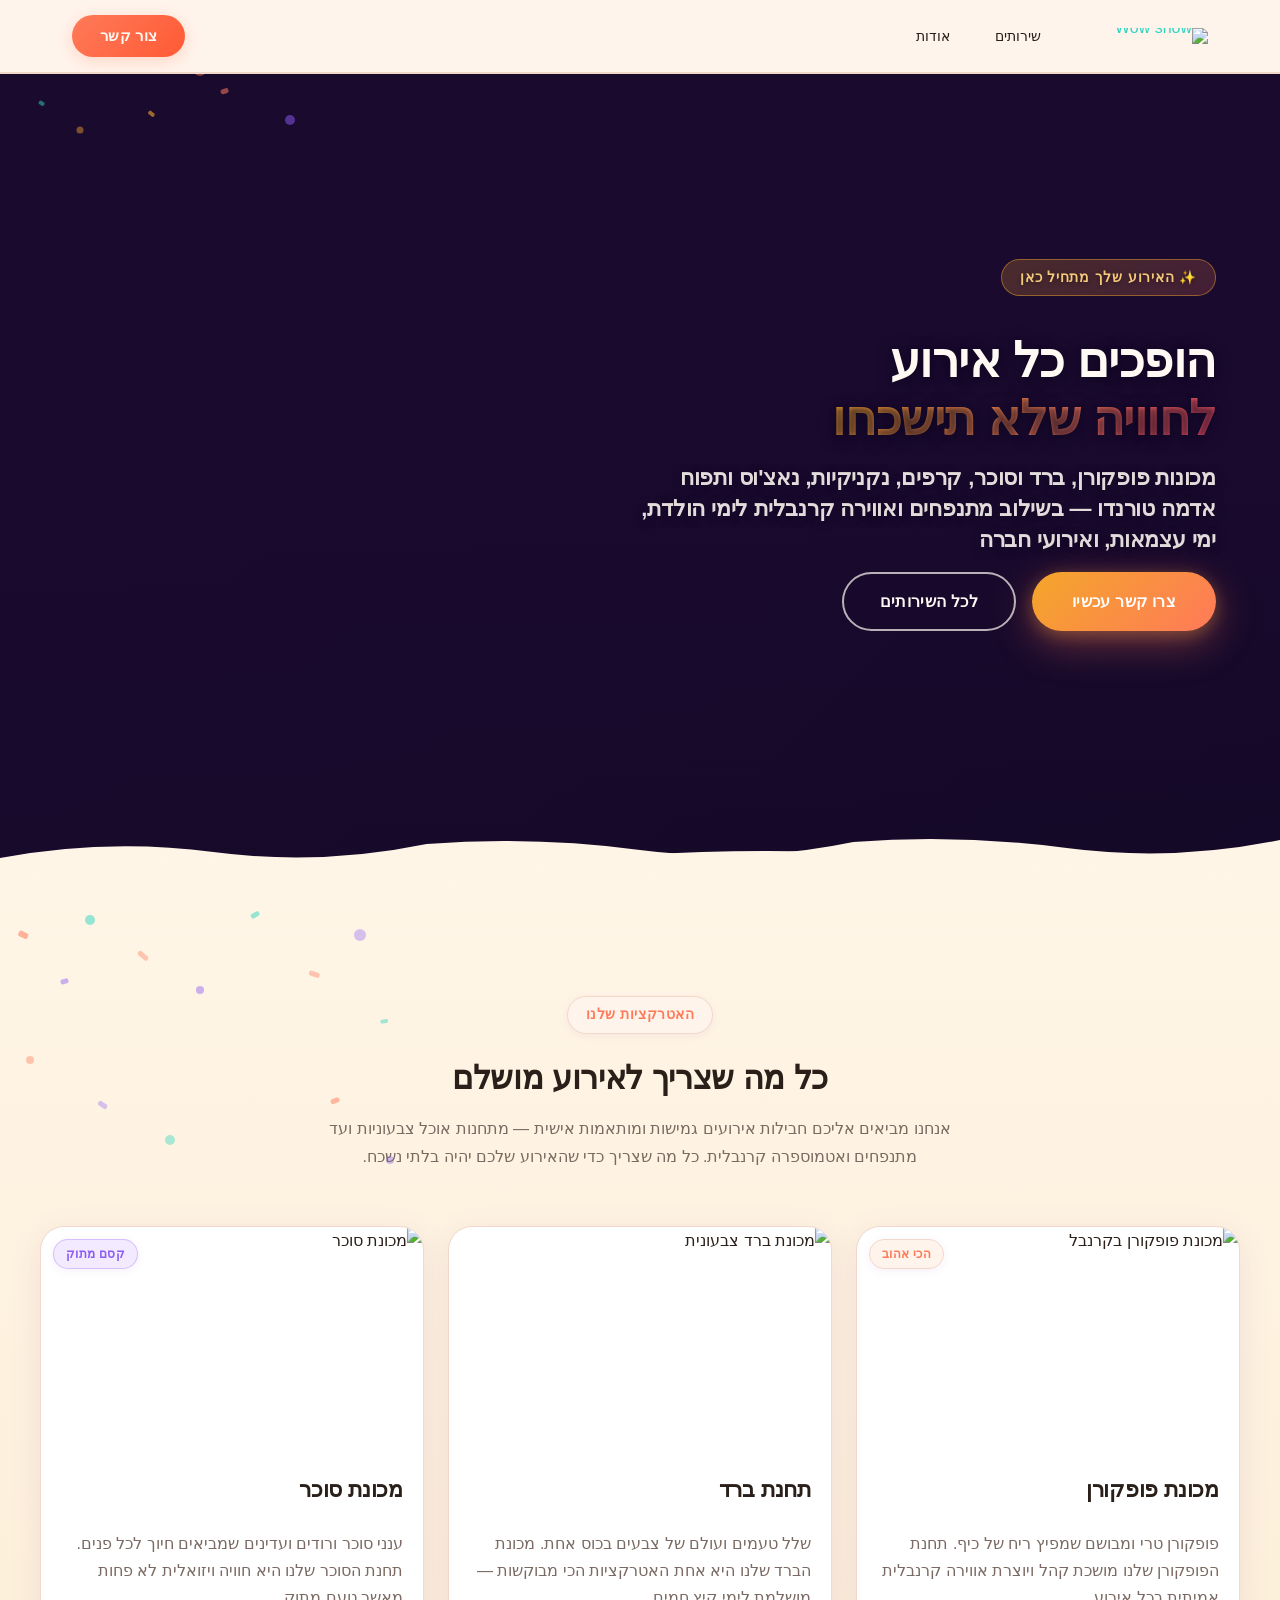
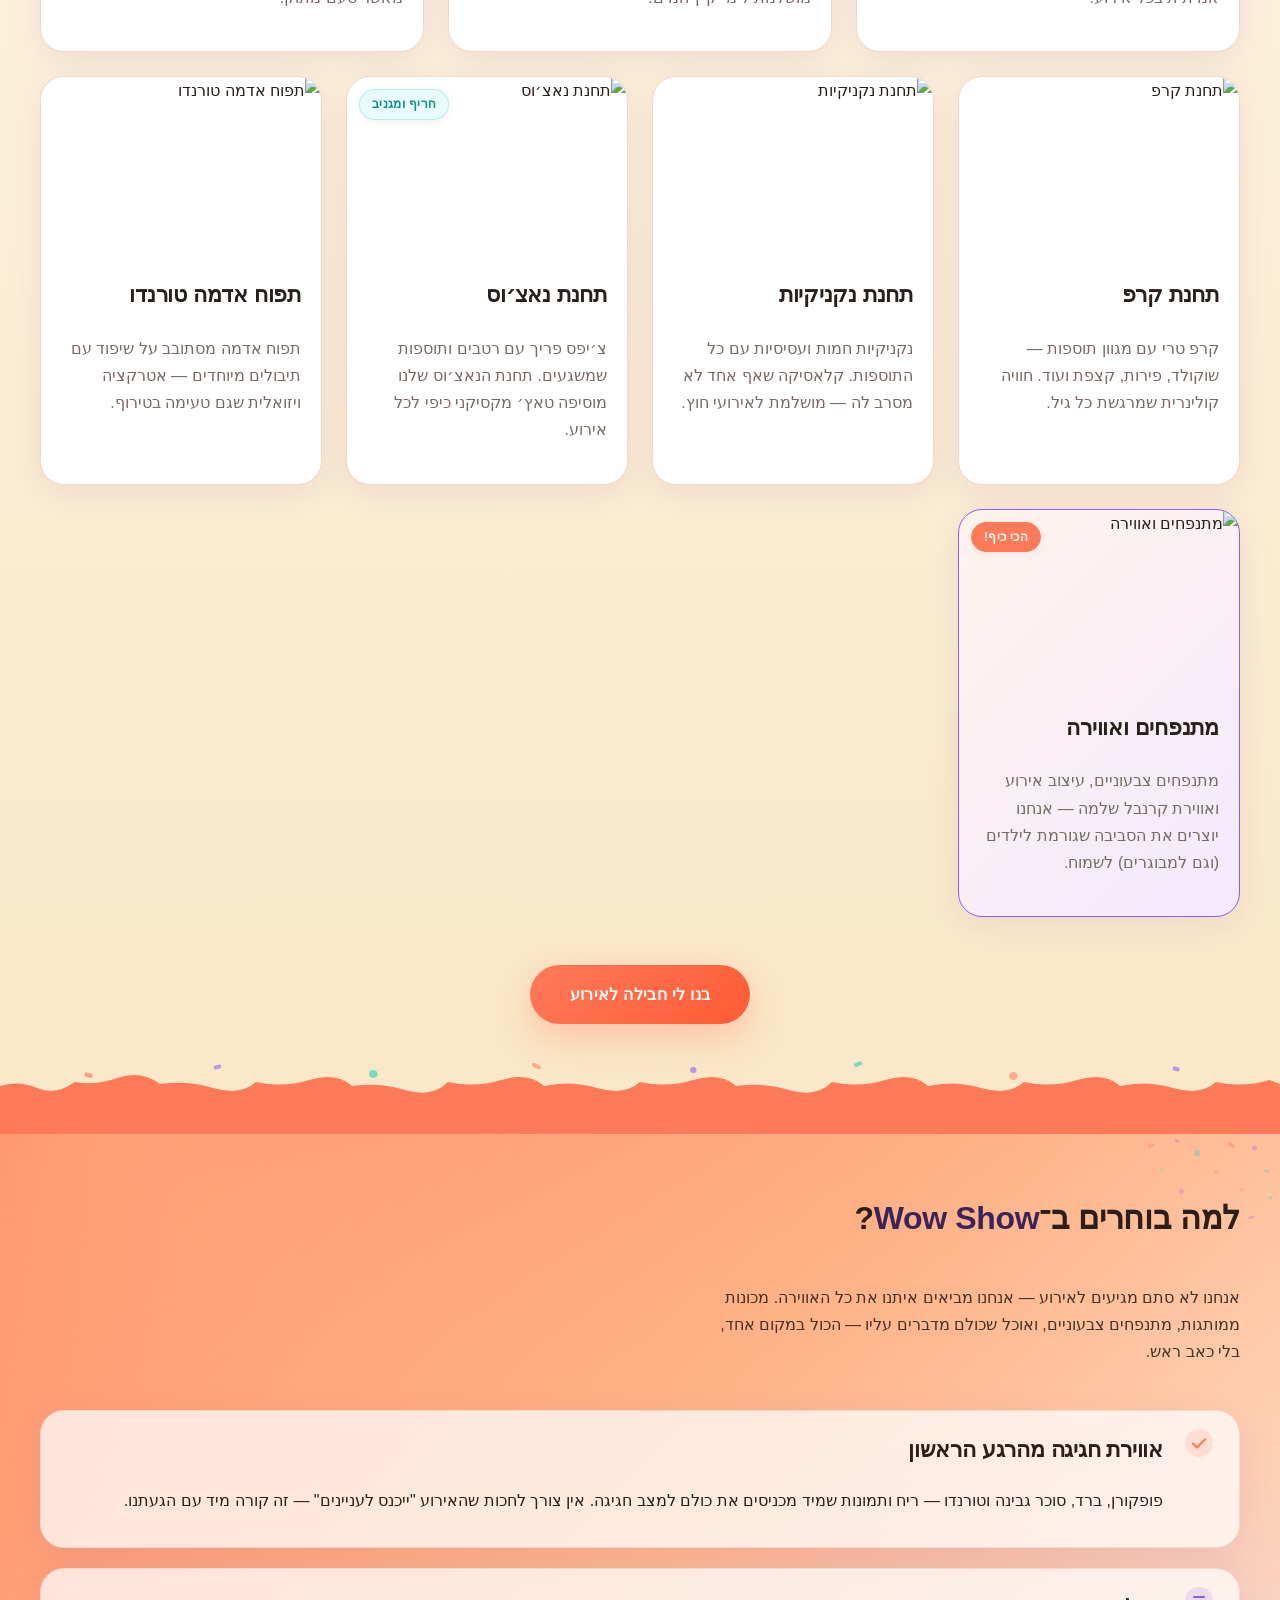
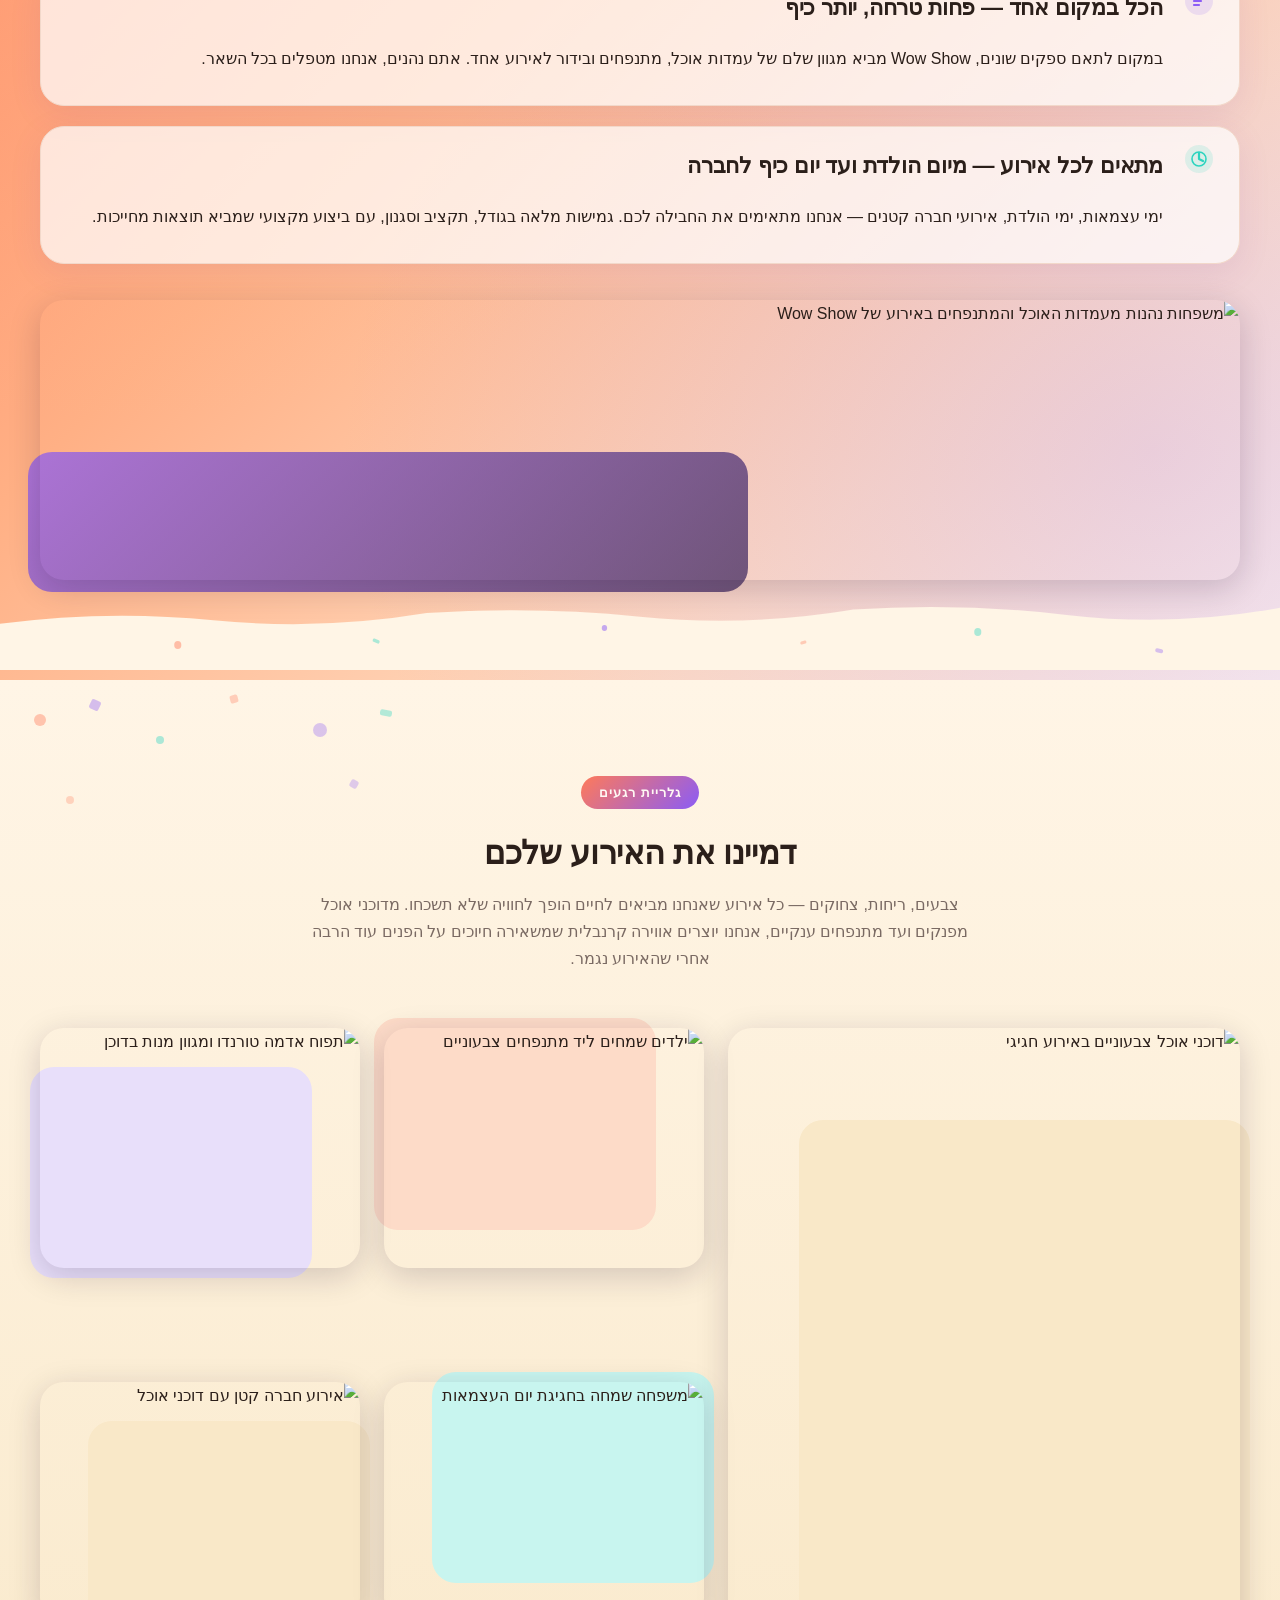
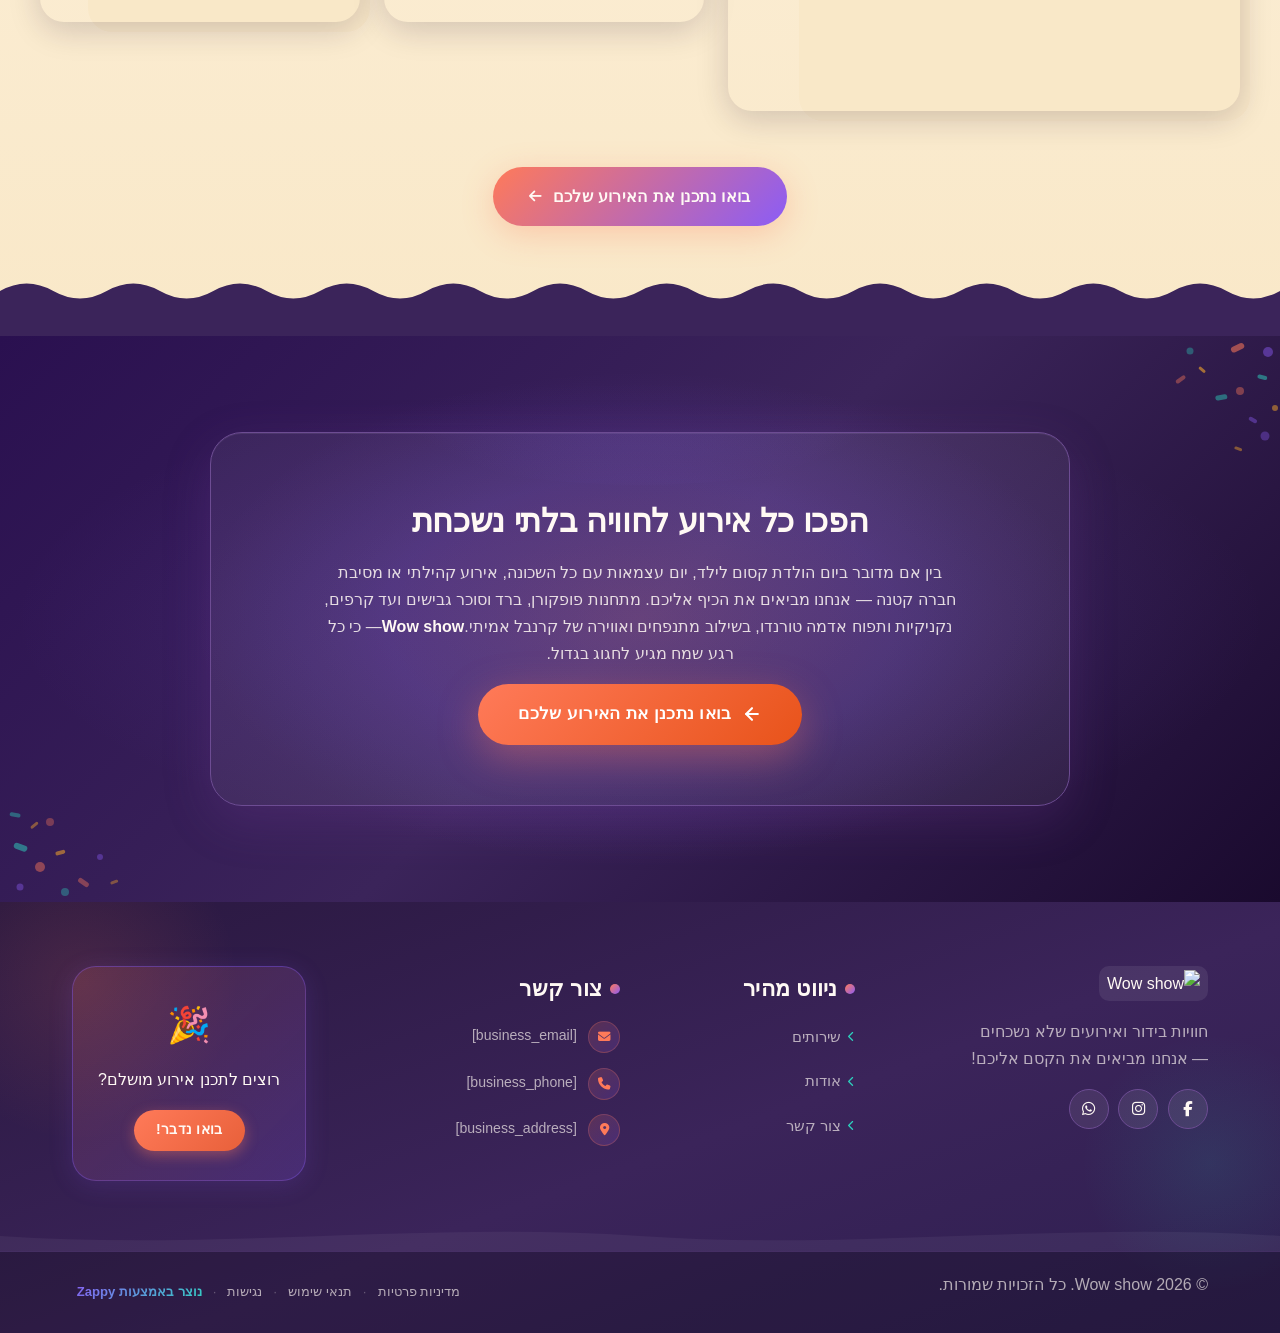
==== commit ceca8b3a: "Incremental sync: 1 page(s) — update_text" ====
--- a/public/index.html
+++ b/public/index.html
@@ -1,4 +1,4 @@
-<!doctype html><html dir="rtl" lang="he"><head><meta charset="UTF-8"><meta content="width=device-width,initial-scale=1" name="viewport"><meta content="index, follow" name="robots"><title>wow the show — Wow show</title><meta content="Wow show מביאים את הקסם אליכם! תחנות אוכל, מתנפחים ובידור מושלם לימי הולדת, אירועים משפחתיים ויום כיף שהילדים לעולם לא ישכחו. הזמינו עכשיו!" name="description"><meta content="wow the show, אירועים, ימי הולדת, חוויה לילד, יום כיף" name="keywords"><link href="/assets/favicon.ico" rel="icon" type="image/x-icon"><link href="/assets/favicon-16x16.png" rel="icon" type="image/png" sizes="16x16"><link href="/assets/favicon-32x32.png" rel="icon" type="image/png" sizes="32x32"><link href="/assets/favicon-48x48.png" rel="icon" type="image/png" sizes="48x48"><link href="/assets/favicon-192x192.png" rel="icon" type="image/png" sizes="192x192"><link href="/assets/favicon-512x512.png" rel="icon" type="image/png" sizes="512x512"><link href="/assets/apple-touch-icon.png" rel="apple-touch-icon"><script>!function(){"use strict";var t="ed4e72a3-16a2-4972-a3be-cbc2fb012bce",e="https://api.zappy5.com/api/analytics/track",a=18e5,n=2592e6,o=!0,i=!0,r=!0;var s=function(){var e="zappy_visitor_"+t,a=null;try{if(a=localStorage.getItem(e)){var o=JSON.parse(a),i=Date.now();if(i-o.created<n)return o.lastSeen=i,localStorage.setItem(e,JSON.stringify(o)),o.id}}catch(t){console.warn("Zappy Analytics: LocalStorage not available")}var r="zv_"+Date.now()+"_"+Math.random().toString(36).substr(2,9);try{localStorage.setItem(e,JSON.stringify({id:r,created:Date.now(),lastSeen:Date.now()}))}catch(t){}return r}(),c=function(){var e="zappy_session_"+t,n=null;try{if(n=sessionStorage.getItem(e)){var o=JSON.parse(n),i=Date.now();if(i-o.timestamp<a)return o.timestamp=i,sessionStorage.setItem(e,JSON.stringify(o)),o.id}}catch(t){console.warn("Zappy Analytics: SessionStorage not available")}var r="zs_"+Date.now()+"_"+Math.random().toString(36).substr(2,9);try{sessionStorage.setItem(e,JSON.stringify({id:r,timestamp:Date.now()}))}catch(t){}return r}();function l(a,n){n=n||{};var o={website_id:t,event_type:a,page_path:window.location.pathname,referrer:document.referrer||"direct",visitor_id:s,session_id:c,metadata:n};if(navigator.sendBeacon){var i=new Blob([JSON.stringify(o)],{type:"application/json"});navigator.sendBeacon(e,i)}else fetch(e,{method:"POST",headers:{"Content-Type":"application/json"},body:JSON.stringify(o),keepalive:!0}).catch(function(t){console.warn("Zappy Analytics: Failed to track event",t)})}o&&l("pageview",{title:document.title,url:window.location.href}),i&&document.addEventListener("click",function(t){var e=t.target;if("BUTTON"===e.tagName||e.closest("button")){var a="BUTTON"===e.tagName?e:e.closest("button");l("click",{element:"button",text:a.textContent.trim().substring(0,100),id:a.id||null,class:a.className||null})}else if("A"===e.tagName||e.closest("a")){var n="A"===e.tagName?e:e.closest("a");l("navigation",{element:"link",text:n.textContent.trim().substring(0,100),href:n.href,external:n.hostname!==window.location.hostname})}},!0),r&&document.addEventListener("submit",function(t){var e=t.target;l("form_submit",{form_id:e.id||null,form_name:e.name||null,form_action:e.action||null,form_method:e.method||"GET"})},!0);var d=Date.now();window.addEventListener("beforeunload",function(){l("page_unload",{time_on_page:Math.floor((Date.now()-d)/1e3),page_path:window.location.pathname})}),window.zappyAnalytics={track:l,getVisitorId:function(){return s},getSessionId:function(){return c}}}()</script><meta content="wow the show — Wow show" property="og:title"><meta content="Wow show מביאים את הקסם אליכם! תחנות אוכל, מתנפחים ובידור מושלם לימי הולדת, אירועים משפחתיים ויום כיף שהילדים לעולם לא ישכחו. הזמינו עכשיו!" property="og:description"><meta content="summary_large_image" name="twitter:card"><meta content="wow the show — Wow show" name="twitter:title"><meta content="Wow show מביאים את הקסם אליכם! תחנות אוכל, מתנפחים ובידור מושלם לימי הולדת, אירועים משפחתיים ויום כיף שהילדים לעולם לא ישכחו. הזמינו עכשיו!" name="twitter:description"><meta content="website" property="og:type"><meta content="he_IL" property="og:locale"><link href="https://cdnjs.cloudflare.com/ajax/libs/font-awesome/6.4.0/css/all.min.css" rel="stylesheet"><link href="/assets/favicon.ico" rel="icon" type="image/x-icon"><link href="/assets/favicon-16x16.png" rel="icon" type="image/png" sizes="16x16"><link href="/assets/favicon-32x32.png" rel="icon" type="image/png" sizes="32x32"><link href="/assets/favicon-48x48.png" rel="icon" type="image/png" sizes="48x48"><link href="/assets/favicon-192x192.png" rel="icon" type="image/png" sizes="192x192"><link href="/assets/favicon-512x512.png" rel="icon" type="image/png" sizes="512x512"><link href="/assets/apple-touch-icon.png" rel="apple-touch-icon"><link href="https://cdn.jsdelivr.net/npm/vanilla-cookieconsent@3/dist/cookieconsent.css" rel="stylesheet"><script src="https://cdn.jsdelivr.net/npm/vanilla-cookieconsent@3/dist/cookieconsent.umd.js"></script><script src="https://cdn.jsdelivr.net/gh/mickidum/acc_toolbar/acctoolbar/acctoolbar.min.js"></script><link href="/styles.css" rel="stylesheet"><style id="zappy-dropdown-submenu-styles">#navMenu li:has(.sub-menu),.nav-menu li:has(.sub-menu),.navbar li:has(.sub-menu),nav li:has(.sub-menu){position:relative}#navMenu .sub-menu,.nav-menu .sub-menu,.navbar .sub-menu,nav .sub-menu{display:block!important;position:absolute!important;top:100%;left:0;min-width:220px;background:#fff;border-radius:8px;box-shadow:0 8px 25px rgba(0,0,0,.15);padding:8px 0;opacity:0;visibility:hidden;transform:translateY(10px);transition:all .3s ease;z-index:1000;list-style:none;pointer-events:none}#navMenu li:hover>.sub-menu,.nav-menu li:hover>.sub-menu,.navbar li:hover>.sub-menu,nav li:hover>.sub-menu{opacity:1!important;visibility:visible!important;transform:translateY(0)!important;pointer-events:auto!important}.sub-menu li{list-style:none;margin:0;padding:0}.sub-menu a{display:block!important;padding:10px 16px!important;color:var(--text-dark,#333)!important;font-weight:500;text-decoration:none;white-space:nowrap;transition:background-color .2s}.sub-menu .zappy-nav-child>a{padding-left:28px!important;font-size:.9em!important;opacity:.85!important}[dir=rtl] .sub-menu .zappy-nav-child>a,html[lang=ar] .sub-menu .zappy-nav-child>a,html[lang=he] .sub-menu .zappy-nav-child>a{padding-left:10px!important;padding-right:28px!important}.sub-menu .zappy-nav-parent>a{font-weight:600!important}.sub-menu a:hover{background-color:#f5f5f5}[dir=rtl] .nav-menu .sub-menu,[dir=rtl] .navbar .sub-menu,[dir=rtl] nav .sub-menu,html[lang=ar] .nav-menu .sub-menu,html[lang=ar] .navbar .sub-menu,html[lang=ar] nav .sub-menu,html[lang=he] .nav-menu .sub-menu,html[lang=he] .navbar .sub-menu,html[lang=he] nav .sub-menu{left:auto!important;right:0!important}.sub-menu:empty,.sub-menu:not(:has(li)):not(:has(> a)),.sub-menu:not(:has(li:not(.zappy-hidden-menu-item))):not(:has(> a)){display:none!important;opacity:0!important;visibility:hidden!important;pointer-events:none!important}li:has(.menu-group-title):hover>.sub-menu{opacity:1!important;visibility:visible!important;transform:translateY(0)!important;pointer-events:auto!important}#navMenu>li>.menu-group-title,.nav-menu>li>.menu-group-title{display:inline-block;padding:.5rem 1rem;cursor:default;user-select:none}@media (max-width:768px){#navMenu .sub-menu,.nav-menu .sub-menu,.navbar .sub-menu,nav .sub-menu{position:static!important;transform:none!important;box-shadow:none!important;background:0 0!important;max-height:0;overflow:hidden;opacity:0;visibility:hidden;transition:max-height .3s ease,opacity .3s ease;padding:0!important;border-radius:0!important}#navMenu .sub-menu.mobile-expanded,.nav-menu .sub-menu.mobile-expanded,.navbar .sub-menu.mobile-expanded{max-height:none!important;overflow-y:visible!important;opacity:1!important;visibility:visible!important;padding:8px 0 8px 16px!important}[dir=rtl] .sub-menu.mobile-expanded,html[lang=he] .sub-menu.mobile-expanded{padding:8px 16px 8px 0!important}#navMenu li:hover>.sub-menu,.nav-menu li:hover>.sub-menu,.navbar li:hover>.sub-menu,nav li:hover>.sub-menu{opacity:0;visibility:hidden;pointer-events:none}#navMenu li>.sub-menu.mobile-expanded,.nav-menu li>.sub-menu.mobile-expanded,.navbar li>.sub-menu.mobile-expanded,nav li>.sub-menu.mobile-expanded{opacity:1!important;visibility:visible!important;pointer-events:auto!important}#navMenu li:has(.sub-menu),.nav-menu li:has(.sub-menu),.navbar li:has(.sub-menu),nav li:has(.sub-menu){display:flex!important;flex-wrap:wrap!important;align-items:center!important;position:relative!important;min-height:44px!important}#navMenu li:has(.sub-menu)>a,.nav-menu li:has(.sub-menu)>a,.navbar li:has(.sub-menu)>a,nav li:has(.sub-menu)>a{flex:1!important;min-width:0!important}#navMenu li:has(.sub-menu)>.menu-group-title,.nav-menu li:has(.sub-menu)>.menu-group-title,.navbar li:has(.sub-menu)>.menu-group-title,nav li:has(.sub-menu)>.menu-group-title{flex:1!important;min-width:0!important;padding:0!important;line-height:inherit!important}#navMenu li:has(.sub-menu)>.sub-menu,.nav-menu li:has(.sub-menu)>.sub-menu,.navbar li:has(.sub-menu)>.sub-menu,nav li:has(.sub-menu)>.sub-menu{flex-basis:100%!important;width:100%!important}#navMenu li:has(.sub-menu)>a [class*=arrow],#navMenu li:has(.sub-menu)>a [class*=chevron],.nav-menu li:has(.sub-menu)>a .fa-angle-down,.nav-menu li:has(.sub-menu)>a .fa-chevron-down,.nav-menu li:has(.sub-menu)>a [class*=arrow],.nav-menu li:has(.sub-menu)>a [class*=chevron],nav li:has(.sub-menu)>a [class*=arrow],nav li:has(.sub-menu)>a [class*=chevron]{display:none!important;visibility:hidden!important}.mobile-submenu-toggle{display:flex!important;align-items:center!important;justify-content:center!important;width:44px!important;height:auto!important;background:0 0!important;border:none!important;cursor:pointer!important;color:var(--text-dark)!important;position:static!important;flex-shrink:0!important;align-self:stretch!important;z-index:2!important;padding:0!important;margin:0!important}.mobile-submenu-toggle::after{content:''!important;width:0!important;height:0!important;border-left:6px solid transparent!important;border-right:6px solid transparent!important;border-top:7px solid currentColor!important;transition:transform .3s ease!important}.mobile-submenu-toggle.expanded::after{transform:rotate(180deg)!important}.sub-menu a{padding:10px 0!important;display:block!important;color:var(--text-dark)!important;white-space:normal!important}.sub-menu .zappy-nav-child>a{padding-left:28px!important;font-size:.9em!important;opacity:.85!important}[dir=rtl] .sub-menu .zappy-nav-child>a,html[lang=ar] .sub-menu .zappy-nav-child>a,html[lang=he] .sub-menu .zappy-nav-child>a{padding-left:0!important;padding-right:28px!important}.sub-menu .zappy-nav-parent>a{font-weight:600!important}#navMenu.active,.nav-menu.active{max-width:100vw!important;overflow-x:hidden!important;box-sizing:border-box!important}.navbar .sub-menu li a,.zappy-products-dropdown .sub-menu a,nav.navbar .sub-menu li a{color:var(--text-dark)!important}}@media (min-width:769px){.mobile-submenu-toggle{display:none!important}}</style><style id="zappy-widget-visibility">#mic-access-tool-box,#mic-access-tool-general-button,#mic-init-access-tool #mic-access-tool-box,#mic-init-access-tool #mic-access-tool-general-button,#mic-init-access-tool .mic-access-tool-general-button,._access-icon,._access-menu,.mic-access-tool-box,.mic-access-tool-general-button,div[id*=mic-access-tool-box]{display:none!important;visibility:hidden!important;opacity:0!important;pointer-events:none!important}</style></head><body><nav class="navbar" dir="rtl"><button aria-label="Menu" class="mobile-toggle" id="mobileToggle"><svg viewBox="0 0 24 24" fill="none" height="24" width="24" class="hamburger-icon"><path d="M3 12h18M3 6h18M3 18h18" stroke="currentColor" stroke-linecap="round" stroke-width="2"></path></svg><svg viewBox="0 0 24 24" fill="none" height="24" width="24" class="close-icon" style="display:none"><path d="M18 6L6 18M6 6l12 12" stroke="currentColor" stroke-linecap="round" stroke-width="2"></path></svg></button><button aria-label="Call" class="phone-header-btn" data-phone="[business_phone]"><svg viewBox="0 0 24 24" fill="currentColor" height="20" width="20"><path d="M22 16.92v3a2 2 0 0 1-2.18 2 19.79 19.79 0 0 1-8.63-3.07 19.5 19.5 0 0 1-6-6 19.79 19.79 0 0 1-3.07-8.67A2 2 0 0 1 4.11 2h3a2 2 0 0 1 2 1.72 12.84 12.84 0 0 0 .7 2.81 2 2 0 0 1-.45 2.11L8.09 9.91a16 16 0 0 0 6 6l1.27-1.27a2 2 0 0 1 2.11-.45 12.84 12.84 0 0 0 2.81.7A2 2 0 0 1 22 16.92z"></path></svg></button><div class="nav-container"><div class="nav-right-group"><div class="nav-brand"><a href="/" class="logo-link"><img alt="Wow show" src="/assets/wow-show-logo.webp" class="logo"></a></div><ul class="nav-menu" id="navMenu"><li><a href="/services">שירותים</a></li><li><a href="/about">אודות</a></li></ul></div><div class="nav-cta-container"><a href="/contact" class="nav-cta-btn">צור קשר</a></div></div></nav><script>window.addEventListener("load",function(){const e=document.querySelector(".navbar, nav, header");if(!e)return void console.log("[Navbar] Navbar element not found");let t=document.getElementById("mobileToggle")||document.querySelector(".mobile-toggle")||document.querySelector(".hamburger")||document.querySelector(".hamburger-menu")||document.querySelector(".menu-toggle")||document.querySelector(".burger-menu")||document.querySelector('[aria-label="Menu"]')||document.querySelector('[aria-label="תפריט"]');const o=document.querySelector(".phone-header-btn"),n=window.getComputedStyle(e);let r=n.backgroundColor;if(console.log("[Navbar] Initial navbar background:",r),"transparent"===r||"rgba(0, 0, 0, 0)"===r||r.startsWith("rgba")&&r.includes(", 0)")){const e=n.backgroundImage;if(e&&"none"!==e)console.log("[Navbar] Navbar has background image/gradient, using dark text"),r="rgb(240, 240, 240)";else{const e=window.getComputedStyle(document.body).backgroundColor;console.log("[Navbar] Navbar transparent, using body background:",e),r=e}}const i=r.match(/\d+/g);if(i&&i.length>=3){const e=(.299*parseInt(i[0])+.587*parseInt(i[1])+.114*parseInt(i[2]))/255;console.log("[Navbar] Mobile button colors preserved from Claude CSS (luminance:",e.toFixed(2)+")");const n=document.createElement("style");n.id="zappy-mobile-nav-fix";document.documentElement.lang;document.documentElement.dir,n.textContent='\n        /* Hide mobile buttons on desktop, show only on mobile */\n        @media (min-width: 769px) {\n          .mobile-toggle,\n          .phone-header-btn {\n            display: none !important;\n          }\n        }\n        \n        /* Show and position mobile buttons correctly on mobile */\n        @media (max-width: 768px) {\n          .mobile-toggle,\n          .phone-header-btn {\n            position: absolute !important;\n            top: 50% !important;\n            transform: translateY(-50%) !important;\n            z-index: 1001 !important;\n            display: flex !important;\n            align-items: center !important;\n            justify-content: center !important;\n            width: 36px !important;\n            height: 36px !important;\n            border-radius: 50% !important;\n            border: none !important;\n            cursor: pointer !important;\n            padding: 6px !important;\n            background: none !important;\n            color: var(--nav-text, var(--text-dark)) !important;\n          }\n          \n          /* LTR positioning (default): hamburger LEFT, phone RIGHT */\n          html:not([dir="rtl"]):not([lang="he"]):not([lang="ar"]) .mobile-toggle,\n          html[dir="ltr"] .mobile-toggle {\n            left: 12px !important;\n            right: auto !important;\n          }\n          html:not([dir="rtl"]):not([lang="he"]):not([lang="ar"]) .phone-header-btn,\n          html[dir="ltr"] .phone-header-btn {\n            right: 12px !important;\n            left: auto !important;\n          }\n          \n          /* RTL positioning: hamburger RIGHT, phone LEFT */\n          html[dir="rtl"] .mobile-toggle,\n          html[lang="he"] .mobile-toggle,\n          html[lang="ar"] .mobile-toggle {\n            right: 12px !important;\n            left: auto !important;\n          }\n          html[dir="rtl"] .phone-header-btn,\n          html[lang="he"] .phone-header-btn,\n          html[lang="ar"] .phone-header-btn {\n            left: 12px !important;\n            right: auto !important;\n          }\n          \n          /* CRITICAL: Ensure nav-container has min-height on mobile */\n          /* All children are positioned absolutely/fixed on mobile, so height:auto collapses to 0 */\n          .nav-container {\n            min-height: 70px !important;\n            position: relative !important;\n          }\n          \n          /* Ensure SVG icons are properly sized and inherit color */\n          .mobile-toggle svg,\n          .phone-header-btn svg {\n            width: 24px !important;\n            height: 24px !important;\n            /* Don\'t force display - let JavaScript control hamburger/close toggle */\n          }\n          \n          /* Reset nav-cta-container on mobile - remove desktop box-shadow/padding */\n          /* that creates a visible ghost box when CTA button is hidden */\n          .nav-cta-container {\n            box-shadow: none !important;\n            padding: 0 !important;\n          }\n          \n          /* Hide nav-cta-container entirely on mobile when there\'s no lang-switcher */\n          /* (only the CTA button is inside, and it\'s hidden on mobile) */\n          .nav-cta-container:not(:has(.lang-switcher)) {\n            display: none !important;\n          }\n          \n          /* CRITICAL: Prevent hero image fade gradient from bleeding over headline text */\n          /* The .image-fade-gradient has bottom: -30px (extends below parent) */\n          /* On mobile stacked layout, this overlaps the h1 text below the image */\n          .hero-image-column {\n            overflow: hidden !important;\n          }\n          .image-fade-gradient {\n            bottom: 0 !important;\n          }\n          \n          /* Hide desktop language switcher on mobile - hamburger menu handles it */\n          /* High specificity to override stored CSS */\n          .lang-switcher,\n          .nav-cta-container .lang-switcher,\n          .nav-container .lang-switcher,\n          .navbar .lang-switcher,\n          .navbar .nav-cta-container .lang-switcher {\n            display: none !important;\n          }\n        }\n      ';const r=document.getElementById("zappy-mobile-nav-fix");r&&r.remove(),document.head.appendChild(n),console.log("[Navbar] Critical CSS injected for mobile nav positioning");const l=window.innerWidth<=768;if(t){const e=t.querySelector(".hamburger-icon"),o=t.querySelector(".close-icon");e&&(e.style.setProperty("width","24px","important"),e.style.setProperty("height","24px","important"),e.style.setProperty("display","block","important")),o&&(o.style.setProperty("width","24px","important"),o.style.setProperty("height","24px","important"),o.style.setProperty("display","none","important")),l?(t.style.setProperty("position","absolute","important"),t.style.setProperty("top","50%","important"),t.style.setProperty("transform","translateY(-50%)","important"),t.style.setProperty("z-index","1001","important"),t.style.removeProperty("left"),t.style.removeProperty("right"),console.log("[Navbar] Mobile toggle positioning applied (mobile viewport)")):(t.style.removeProperty("position"),t.style.removeProperty("top"),t.style.removeProperty("transform"),t.style.removeProperty("z-index"),t.style.removeProperty("left"),t.style.removeProperty("right"),console.log("[Navbar] Desktop viewport - cleared mobile toggle inline positioning"))}if(o){const e=o.querySelector("svg");e&&(e.style.width="24px",e.style.height="24px",e.setAttribute("width","24"),e.setAttribute("height","24")),l?(o.style.setProperty("position","absolute","important"),o.style.setProperty("top","50%","important"),o.style.setProperty("transform","translateY(-50%)","important"),o.style.setProperty("z-index","1001","important"),o.style.removeProperty("left"),o.style.removeProperty("right"),console.log("[Navbar] Phone button positioning applied (mobile viewport)")):(o.style.removeProperty("position"),o.style.removeProperty("top"),o.style.removeProperty("transform"),o.style.removeProperty("z-index"),o.style.removeProperty("left"),o.style.removeProperty("right"),console.log("[Navbar] Desktop viewport - cleared phone button inline positioning"))}}else console.log("[Navbar] Could not parse background color:",r);t=document.getElementById("mobileToggle")||document.querySelector(".mobile-toggle")||document.querySelector(".hamburger")||document.querySelector(".hamburger-menu")||document.querySelector(".menu-toggle")||document.querySelector(".burger-menu")||document.querySelector('[aria-label="Menu"]')||document.querySelector('[aria-label="תפריט"]');const l=document.getElementById("navMenu")||document.querySelector(".nav-menu")||document.querySelector(".nav-links")||document.querySelector("nav ul:not(.submenu)");if(!t||!l)return void console.log("[Navbar] Mobile toggle or menu not found:",{toggle:!!t,menu:!!l});l.id||(l.id="navMenu"),console.log("[Navbar] Initializing mobile menu...");const a=t.cloneNode(!0);t.parentNode.replaceChild(a,t),a.addEventListener("click",function(e){e.preventDefault(),e.stopPropagation();const t=this.querySelector(".hamburger-icon"),o=this.querySelector(".close-icon");l.classList.contains("active")?(l.classList.remove("active"),t&&t.style.setProperty("display","block","important"),o&&o.style.setProperty("display","none","important"),document.body.style.overflow="",console.log("[Navbar] Menu closed")):(l.classList.add("active"),t&&t.style.setProperty("display","none","important"),o&&o.style.setProperty("display","block","important"),document.body.style.overflow="hidden",console.log("[Navbar] Menu opened"))}),l.querySelectorAll("a").forEach(function(e){e.addEventListener("click",function(){if("#"===this.getAttribute("href"))return;const e=a.querySelector(".hamburger-icon"),t=a.querySelector(".close-icon");l.classList.remove("active"),e&&e.style.setProperty("display","block","important"),t&&t.style.setProperty("display","none","important"),document.body.style.overflow="",console.log("[Navbar] Menu closed (link clicked)")})});var s=l.querySelectorAll(".dropdown-toggle");s.forEach(function(e){e.addEventListener("click",function(e){e.preventDefault(),e.stopPropagation();var t=this.closest(".nav-dropdown");t&&(t.parentNode.querySelectorAll(".nav-dropdown.open").forEach(function(e){e!==t&&e.classList.remove("open")}),t.classList.toggle("open"),console.log("[Navbar] Dropdown toggled:",t.classList.contains("open")?"open":"closed"))})}),document.addEventListener("click",function(e){e.target.closest(".nav-dropdown")||document.querySelectorAll(".nav-dropdown.open").forEach(function(e){e.classList.remove("open")})}),console.log("[Navbar] Dropdown handlers initialized for "+s.length+" dropdowns"),o&&o.addEventListener("click",function(){const e=document.querySelectorAll('a[href^="tel:"]'),t=e.length>0?e[0].getAttribute("href").replace("tel:",""):"[business_phone]";window.location.href="tel:"+t,console.log("[Navbar] Phone button clicked")}),console.log("[Navbar] Mobile menu initialized successfully");const p=function(){const e=document.querySelector(".whatsapp-float");e&&(window.innerWidth>=769?(e.style.setProperty("display","none","important"),e.style.setProperty("visibility","hidden","important"),e.style.setProperty("opacity","0","important"),e.style.setProperty("pointer-events","none","important"),console.log("[WhatsApp] Button hidden on desktop")):(e.style.removeProperty("display"),e.style.removeProperty("visibility"),e.style.removeProperty("opacity"),e.style.removeProperty("pointer-events"),console.log("[WhatsApp] Button visible on mobile")))};let c;p(),window.addEventListener("resize",function(){clearTimeout(c),c=setTimeout(p,100)})})</script><main><section class="index-hero-section" data-layout-spec="בית-hero" dir="rtl" data-hero-type="fullscreen-scrim"><div class="index-hero-bg-wrapper"><img alt="אירוע חגיגי עם מתקני אוכל צבעוניים, ילדים ומשפחות מאושרים ואווירה קרנבלית" src="/assets/site-index-hero-image-1.webp" data-context="High-energy cinematic event scene at golden hour: a vibrant outdoor celebration with colorful food stations including popcorn machine, cotton candy, slushies, and crepes, with joyful families and children, festive string lights and balloon arches, warm amber and coral tones, carnival atmosphere, premium color grading, wide angle full bleed photography" data-placeholder="index-hero-image-1" height="700" width="1200" class="index-hero-bg-img" data-hero-bg="true"></div><div class="index-hero-scrim" aria-hidden="true"></div><div class="index-hero-confetti" aria-hidden="true"><svg viewBox="0 0 320 260" xmlns="http://www.w3.org/2000/svg" aria-hidden="true" data-no-icon-edit="true" fill="none" height="260" width="320"><rect fill="#F4A62A" height="6" opacity="0.7" rx="2" transform="rotate(-20 18 24)" width="10" x="18" y="24"></rect><circle cx="55" cy="60" r="5" fill="#FF7A59" opacity="0.6"></circle><rect fill="#8B5CF6" height="5" opacity="0.65" rx="2" transform="rotate(15 90 14)" width="8" x="90" y="14"></rect><circle cx="130" cy="45" r="4" fill="#2DD4BF" opacity="0.55"></circle><rect fill="#F4A62A" height="5" opacity="0.6" rx="2" transform="rotate(-35 165 28)" width="9" x="165" y="28"></rect><circle cx="200" cy="70" r="6" fill="#FF7A59" opacity="0.5"></circle><rect fill="#8B5CF6" height="4" opacity="0.7" rx="1.5" transform="rotate(25 235 18)" width="7" x="235" y="18"></rect><circle cx="270" cy="50" r="4" fill="#2DD4BF" opacity="0.6"></circle><rect fill="#F4A62A" height="5" opacity="0.55" rx="2" transform="rotate(-10 300 30)" width="10" x="300" y="30"></rect><rect fill="#2DD4BF" height="4" opacity="0.5" rx="1.5" transform="rotate(30 40 100)" width="6" x="40" y="100"></rect><circle cx="80" cy="130" r="3.5" fill="#F4A62A" opacity="0.45"></circle><rect fill="#FF7A59" height="5" opacity="0.55" rx="2" transform="rotate(-18 220 90)" width="8" x="220" y="90"></rect><circle cx="290" cy="120" r="5" fill="#8B5CF6" opacity="0.5"></circle><rect fill="#F4A62A" height="4" opacity="0.6" rx="1.5" transform="rotate(40 150 110)" width="7" x="150" y="110"></rect></svg></div><div class="index-hero-container"><div class="index-hero-content"><span class="index-hero-badge">✨ האירוע שלך מתחיל כאן</span><h1 class="index-hero-h1">הופכים כל אירוע<br><span class="index-hero-h1-accent">לחוויה שלא תישכח</span></h1><h3 class="index-hero-subtitle">מכונות פופקורן, ברד וסוכר, קרפים, נקניקיות, נאצ'וס ותפוח אדמה טורנדו — בשילוב מתנפחים ואווירה קרנבלית לימי הולדת, ימי עצמאות, ואירועי חברה</h3><div class="index-hero-ctas"><a href="/contact" class="index-hero-btn-primary">צרו קשר עכשיו</a><a href="/services" class="index-hero-btn-secondary">לכל השירותים</a></div></div></div><div class="index-hero-divider-wrapper"><svg viewBox="0 0 1440 110" xmlns="http://www.w3.org/2000/svg" aria-hidden="true" data-no-icon-edit="true" preserveAspectRatio="none"><path d="M0,110 L0,68 Q120,48 240,62 T480,54 Q600,46 720,60 T960,52 Q1080,44 1200,58 T1440,50 L1440,110 Z" fill="#FFF5E6"></path><path d="M0,110 L0,80 Q180,60 360,75 T720,65 Q900,55 1080,70 T1440,62 L1440,110 Z" fill="#FFF5E6"></path><path d="M0,110 L0,90 Q200,72 400,86 T800,76 Q1000,68 1200,82 T1440,74 L1440,110 Z" fill="#FFF5E6"></path></svg></div></section><section class="index-services-section" data-layout-spec="בית-services" dir="rtl"><div class="index-services-grain" aria-hidden="true"></div><svg viewBox="0 0 400 300" xmlns="http://www.w3.org/2000/svg" aria-hidden="true" data-no-icon-edit="true" class="index-services-confetti"><rect fill="#FF7A59" height="6" opacity="0.55" rx="2" transform="rotate(25 20 30)" width="10" x="20" y="30"></rect><rect fill="#8B5CF6" height="5" opacity="0.45" rx="2" transform="rotate(-15 60 80)" width="8" x="60" y="80"></rect><circle cx="90" cy="20" r="5" fill="#2DD4BF" opacity="0.5"></circle><rect fill="#FF7A59" height="5" opacity="0.4" rx="2" transform="rotate(40 140 50)" width="12" x="140" y="50"></rect><circle cx="200" cy="90" r="4" fill="#8B5CF6" opacity="0.45"></circle><rect fill="#2DD4BF" height="5" opacity="0.5" rx="2" transform="rotate(-30 250 15)" width="9" x="250" y="15"></rect><rect fill="#FF7A59" height="5" opacity="0.4" rx="2" transform="rotate(20 310 70)" width="11" x="310" y="70"></rect><circle cx="360" cy="35" r="6" fill="#8B5CF6" opacity="0.35"></circle><rect fill="#2DD4BF" height="4" opacity="0.45" rx="2" transform="rotate(-10 380 120)" width="8" x="380" y="120"></rect><circle cx="30" cy="160" r="4" fill="#FF7A59" opacity="0.4"></circle><rect fill="#8B5CF6" height="5" opacity="0.35" rx="2" transform="rotate(35 100 200)" width="10" x="100" y="200"></rect><circle cx="170" cy="240" r="5" fill="#2DD4BF" opacity="0.4"></circle><rect fill="#FF7A59" height="5" opacity="0.5" rx="2" transform="rotate(-20 330 200)" width="9" x="330" y="200"></rect><circle cx="390" cy="260" r="4" fill="#8B5CF6" opacity="0.4"></circle></svg><div class="index-services-container"><div class="index-services-intro"><span class="index-services-chip">האטרקציות שלנו</span><h2 class="index-services-heading">כל מה שצריך לאירוע מושלם</h2><p class="index-services-subtext">אנחנו מביאים אליכם חבילות אירועים גמישות ומותאמות אישית — מתחנות אוכל צבעוניות ועד מתנפחים ואטמוספרה קרנבלית. כל מה שצריך כדי שהאירוע שלכם יהיה בלתי נשכח.</p></div><div class="index-services-row-wide"><article class="index-services-card index-services-card--wide"><figure class="index-services-card-img-wrap"><img alt="מכונת פופקורן בקרנבל" src="/assets/site-index-services-image-1.webp" data-context="Vibrant carnival popcorn machine at an outdoor event, overflowing with fresh buttery popcorn, warm golden lighting, festive colorful setting, appetizing close-up" data-placeholder="index-services-image-1" height="400" width="600"><span class="index-services-tag">הכי אהוב</span></figure><div class="index-services-card-body"><h3>מכונת פופקורן</h3><p>פופקורן טרי ומבושם שמפיץ ריח של כיף. תחנת הפופקורן שלנו מושכת קהל ויוצרת אווירה קרנבלית אמיתית בכל אירוע.</p></div></article><article class="index-services-card index-services-card--wide"><figure class="index-services-card-img-wrap"><img alt="מכונת ברד צבעונית" src="/assets/site-index-services-image-2.webp" data-context="Colorful slushie machine with multiple flavors at a kids birthday party, bright neon drinks in cups, fun festive atmosphere, vibrant colors" data-placeholder="index-services-image-2" height="400" width="600"></figure><div class="index-services-card-body"><h3>תחנת ברד</h3><p>שלל טעמים ועולם של צבעים בכוס אחת. מכונת הברד שלנו היא אחת האטרקציות הכי מבוקשות — מושלמת לימי קיץ חמים.</p></div></article><article class="index-services-card index-services-card--wide"><figure class="index-services-card-img-wrap"><img alt="מכונת סוכר" src="/assets/site-index-services-image-3.webp" data-context="Fluffy cotton candy being spun on a stick at a festive event, pastel pink and blue colors, carnival background, magical and whimsical atmosphere" data-placeholder="index-services-image-3" height="400" width="600"><span class="index-services-tag index-services-tag--purple">קסם מתוק</span></figure><div class="index-services-card-body"><h3>מכונת סוכר</h3><p>ענני סוכר ורודים ועדינים שמביאים חיוך לכל פנים. תחנת הסוכר שלנו היא חוויה ויזואלית לא פחות מאשר טעם מתוק.</p></div></article></div><div class="index-services-row-small"><article class="index-services-card"><figure class="index-services-card-img-wrap index-services-card-img-wrap--sm"><img alt="תחנת קרפ" src="/assets/site-index-services-image-4.webp" data-context="Fresh crepes being made at an event food station, golden brown crepes with chocolate and fruit toppings, appetizing and festive presentation" data-placeholder="index-services-image-4" height="300" width="400"></figure><div class="index-services-card-body"><h3>תחנת קרפ</h3><p>קרפ טרי עם מגוון תוספות — שוקולד, פירות, קצפת ועוד. חוויה קולינרית שמרגשת כל גיל.</p></div></article><article class="index-services-card"><figure class="index-services-card-img-wrap index-services-card-img-wrap--sm"><img alt="תחנת נקניקיות" src="/assets/site-index-services-image-5.webp" data-context="Delicious hot dogs in buns with colorful toppings at an outdoor event food station, festive carnival setting, warm and inviting atmosphere" data-placeholder="index-services-image-5" height="300" width="400"></figure><div class="index-services-card-body"><h3>תחנת נקניקיות</h3><p>נקניקיות חמות ועסיסיות עם כל התוספות. קלאסיקה שאף אחד לא מסרב לה — מושלמת לאירועי חוץ.</p></div></article><article class="index-services-card"><figure class="index-services-card-img-wrap index-services-card-img-wrap--sm"><img alt="תחנת נאצ׳וס" src="/assets/site-index-services-image-6.webp" data-context="Crispy nachos with melted cheese sauce and colorful toppings at a festive event food station, fun and appetizing presentation" data-placeholder="index-services-image-6" height="300" width="400"><span class="index-services-tag index-services-tag--teal">חריף ומגניב</span></figure><div class="index-services-card-body"><h3>תחנת נאצ׳וס</h3><p>צ׳יפס פריך עם רטבים ותוספות שמשגעים. תחנת הנאצ׳וס שלנו מוסיפה טאץ׳ מקסיקני כיפי לכל אירוע.</p></div></article><article class="index-services-card"><figure class="index-services-card-img-wrap index-services-card-img-wrap--sm"><img alt="תפוח אדמה טורנדו" src="/assets/site-index-services-image-7.webp" data-context="Spiral tornado potato on a stick with seasoning at a carnival event, crispy and golden, fun street food presentation, festive atmosphere" data-placeholder="index-services-image-7" height="300" width="400"></figure><div class="index-services-card-body"><h3>תפוח אדמה טורנדו</h3><p>תפוח אדמה מסתובב על שיפוד עם תיבולים מיוחדים — אטרקציה ויזואלית שגם טעימה בטירוף.</p></div></article><article class="index-services-card index-services-card--highlight"><figure class="index-services-card-img-wrap index-services-card-img-wrap--sm"><img alt="מתנפחים ואווירה" src="/assets/site-index-services-image-8.webp" data-context="Colorful inflatable bounce house and entertainment setup at a kids birthday party, children playing, vibrant carnival atmosphere, joyful and energetic scene" data-placeholder="index-services-image-8" height="300" width="400"><span class="index-services-tag index-services-tag--primary">הכי כיף!</span></figure><div class="index-services-card-body"><h3>מתנפחים ואווירה</h3><p>מתנפחים צבעוניים, עיצוב אירוע ואווירת קרנבל שלמה — אנחנו יוצרים את הסביבה שגורמת לילדים (וגם למבוגרים) לשמוח.</p></div></article></div><div class="index-services-cta"><a href="#contact" class="index-services-btn">בנו לי חבילה לאירוע</a></div></div><div class="index-services-divider-wrapper"><svg viewBox="0 0 1200 90" xmlns="http://www.w3.org/2000/svg" aria-hidden="true" data-no-icon-edit="true" preserveAspectRatio="none"><path d="M0,90 L0,42 Q18,36 35,44 T70,38 Q88,42 110,34 T150,40 Q175,36 200,44 T240,38 Q265,44 290,36 T330,42 Q355,38 380,46 T420,38 Q445,44 470,36 T510,42 Q535,36 560,44 T600,38 Q625,44 650,36 T690,42 Q715,38 740,46 T780,38 Q805,44 830,36 T870,42 Q895,36 920,44 T960,38 Q985,44 1010,36 T1050,42 Q1075,36 1100,44 T1140,38 Q1165,44 1190,36 L1200,40 L1200,90 Z" fill="#FF7A59"></path></svg><svg viewBox="0 0 1200 90" xmlns="http://www.w3.org/2000/svg" aria-hidden="true" data-no-icon-edit="true" preserveAspectRatio="none" class="index-services-streamers"><rect fill="#FF7A59" height="4" opacity="0.7" rx="2" transform="rotate(20 80 28)" width="8" x="80" y="28"></rect><rect fill="#8B5CF6" height="4" opacity="0.6" rx="2" transform="rotate(-15 200 22)" width="7" x="200" y="22"></rect><circle cx="350" cy="30" r="4" fill="#2DD4BF" opacity="0.65"></circle><rect fill="#FF7A59" height="4" opacity="0.55" rx="2" transform="rotate(30 500 18)" width="9" x="500" y="18"></rect><circle cx="650" cy="26" r="3" fill="#8B5CF6" opacity="0.6"></circle><rect fill="#2DD4BF" height="4" opacity="0.65" rx="2" transform="rotate(-25 800 20)" width="8" x="800" y="20"></rect><circle cx="950" cy="32" r="4" fill="#FF7A59" opacity="0.55"></circle><rect fill="#8B5CF6" height="4" opacity="0.6" rx="2" transform="rotate(18 1100 22)" width="7" x="1100" y="22"></rect></svg></div></section><section class="index-benefits-section" data-layout-spec="בית-benefits" dir="rtl"><div class="ibs-confetti-top" aria-hidden="true"><svg viewBox="0 0 220 180" xmlns="http://www.w3.org/2000/svg" aria-hidden="true" data-no-icon-edit="true" fill="none" height="180" width="220"><rect fill="#FF7A59" height="5" opacity="0.55" rx="2" transform="rotate(-25 12 18)" width="10" x="12" y="18"></rect><rect fill="#8B5CF6" height="4" opacity="0.45" rx="2" transform="rotate(15 55 8)" width="8" x="55" y="8"></rect><circle cx="90" cy="30" r="5" fill="#2DD4BF" opacity="0.5"></circle><rect fill="#FF7A59" height="5" opacity="0.6" rx="2" transform="rotate(35 140 12)" width="12" x="140" y="12"></rect><circle cx="180" cy="22" r="4" fill="#8B5CF6" opacity="0.4"></circle><rect fill="#2DD4BF" height="3" opacity="0.45" rx="1.5" transform="rotate(-10 30 55)" width="7" x="30" y="55"></rect><circle cx="120" cy="60" r="3.5" fill="#FF7A59" opacity="0.4"></circle><rect fill="#2DD4BF" height="4" opacity="0.5" rx="2" transform="rotate(20 195 55)" width="9" x="195" y="55"></rect><circle cx="65" cy="90" r="4" fill="#8B5CF6" opacity="0.35"></circle><rect fill="#FF7A59" height="3.5" opacity="0.4" rx="1.5" transform="rotate(-30 155 88)" width="8" x="155" y="88"></rect><circle cx="205" cy="100" r="3" fill="#2DD4BF" opacity="0.45"></circle><rect fill="#8B5CF6" height="3" opacity="0.35" rx="1.5" transform="rotate(10 8 120)" width="6" x="8" y="120"></rect><circle cx="45" cy="140" r="4.5" fill="#FF7A59" opacity="0.3"></circle><rect fill="#8B5CF6" height="4" opacity="0.4" rx="2" transform="rotate(-15 170 130)" width="10" x="170" y="130"></rect></svg></div><div class="ibs-container"><div class="ibs-content"><h2 class="ibs-heading">למה בוחרים ב־<span class="ibs-brand">Wow Show</span>?</h2><p class="ibs-intro">אנחנו לא סתם מגיעים לאירוע — אנחנו מביאים איתנו את כל האווירה. מכונות ממותגות, מתנפחים צבעוניים, ואוכל שכולם מדברים עליו — הכול במקום אחד, בלי כאב ראש.</p><ul class="ibs-benefits-list"><li class="ibs-benefit-item"><div class="ibs-benefit-icon" aria-hidden="true"><svg viewBox="0 0 28 28" xmlns="http://www.w3.org/2000/svg" fill="none" height="28" width="28" data-element-type="icon" data-icon-type="svg"><circle cx="14" cy="14" r="14" fill="rgba(255,122,89,0.15)"></circle><path d="M8 14.5l4 4 8-8" stroke="#FF7A59" stroke-linecap="round" stroke-width="2.2" stroke-linejoin="round"></path></svg></div><div class="ibs-benefit-text"><h3 class="ibs-benefit-title">אווירת חגיגה מהרגע הראשון</h3><p>פופקורן, ברד, סוכר גבינה וטורנדו — ריח ותמונות שמיד מכניסים את כולם למצב חגיגה. אין צורך לחכות שהאירוע "ייכנס לעניינים" — זה קורה מיד עם הגעתנו.</p></div></li><li class="ibs-benefit-item"><div class="ibs-benefit-icon" aria-hidden="true"><svg viewBox="0 0 28 28" xmlns="http://www.w3.org/2000/svg" fill="none" height="28" width="28" data-element-type="icon" data-icon-type="svg"><circle cx="14" cy="14" r="14" fill="rgba(139,92,246,0.15)"></circle><path d="M9 10h10M9 14h7M9 18h5" stroke="#8B5CF6" stroke-linecap="round" stroke-width="2.2"></path></svg></div><div class="ibs-benefit-text"><h3 class="ibs-benefit-title">הכל במקום אחד — פחות טרחה, יותר כיף</h3><p>במקום לתאם ספקים שונים, Wow Show מביא מגוון שלם של עמדות אוכל, מתנפחים ובידור לאירוע אחד. אתם נהנים, אנחנו מטפלים בכל השאר.</p></div></li><li class="ibs-benefit-item"><div class="ibs-benefit-icon" aria-hidden="true"><svg viewBox="0 0 28 28" xmlns="http://www.w3.org/2000/svg" fill="none" height="28" width="28" data-element-type="icon" data-icon-type="svg"><circle cx="14" cy="14" r="14" fill="rgba(45,212,191,0.15)"></circle><path d="M14 8v6l4 2" stroke="#2DD4BF" stroke-linecap="round" stroke-width="2.2" stroke-linejoin="round"></path><circle cx="14" cy="14" r="7" stroke="#2DD4BF" stroke-width="1.6"></circle></svg></div><div class="ibs-benefit-text"><h3 class="ibs-benefit-title">מתאים לכל אירוע — מיום הולדת ועד יום כיף לחברה</h3><p>ימי עצמאות, ימי הולדת, אירועי חברה קטנים — אנחנו מתאימים את החבילה לכם. גמישות מלאה בגודל, תקציב וסגנון, עם ביצוע מקצועי שמביא תוצאות מחייכות.</p></div></li></ul></div><div class="ibs-image-block"><div class="ibs-image-wrapper"><img alt="משפחות נהנות מעמדות האוכל והמתנפחים באירוע של Wow Show" src="/assets/site-index-benefits-image-1.webp" data-context="Festive outdoor event setup for Israeli celebrations: colorful popcorn machine and cotton candy station with bright carnival lighting, happy families and children enjoying the food, vibrant balloons and inflatables in the background, warm golden-hour lighting, joyful carnival atmosphere, professional event photography" data-placeholder="index-benefits-image-1" height="700" width="600" class="ibs-main-photo"></div><div class="ibs-backplate" aria-hidden="true"></div></div></div><div class="ibs-divider-wrapper"><svg viewBox="0 0 1440 90" xmlns="http://www.w3.org/2000/svg" aria-hidden="true" data-no-icon-edit="true" preserveAspectRatio="none"><path d="M0,90 L0,38 Q120,22 240,34 T480,26 Q600,18 720,30 T960,22 Q1080,14 1200,28 T1440,20 L1440,90 Z" fill="#FFF5E6"></path></svg><svg viewBox="0 0 1440 90" xmlns="http://www.w3.org/2000/svg" aria-hidden="true" data-no-icon-edit="true" preserveAspectRatio="none" class="ibs-divider-confetti"><circle cx="200" cy="55" r="4" fill="#FF7A59" opacity="0.45"></circle><rect fill="#2DD4BF" height="3.5" opacity="0.4" rx="1.5" transform="rotate(20 420 48)" width="8" x="420" y="48"></rect><circle cx="680" cy="38" r="3" fill="#8B5CF6" opacity="0.5"></circle><rect fill="#FF7A59" height="3" opacity="0.35" rx="1.5" transform="rotate(-15 900 52)" width="7" x="900" y="52"></rect><circle cx="1100" cy="42" r="4" fill="#2DD4BF" opacity="0.4"></circle><rect fill="#8B5CF6" height="4" opacity="0.35" rx="2" transform="rotate(10 1300 58)" width="9" x="1300" y="58"></rect></svg></div></section><section class="index-showcase-section" data-layout-spec="בית-showcase" dir="rtl"><div class="showcase-confetti" aria-hidden="true"><svg viewBox="0 0 400 300" xmlns="http://www.w3.org/2000/svg" aria-hidden="true" data-no-icon-edit="true" style="width:100%;height:100%"><circle cx="30" cy="40" r="6" fill="#FF7A59" opacity="0.5"></circle><rect fill="#8B5CF6" height="10" opacity="0.45" rx="2" transform="rotate(25 85 25)" width="10" x="80" y="20"></rect><circle cx="150" cy="60" r="4" fill="#2DD4BF" opacity="0.5"></circle><rect fill="#FF7A59" height="8" opacity="0.4" rx="2" transform="rotate(-15 224 19)" width="8" x="220" y="15"></rect><circle cx="310" cy="50" r="7" fill="#8B5CF6" opacity="0.4"></circle><rect fill="#2DD4BF" height="6" opacity="0.45" rx="2" transform="rotate(10 376 33)" width="12" x="370" y="30"></rect><circle cx="60" cy="120" r="4" fill="#FF7A59" opacity="0.35"></circle><rect fill="#8B5CF6" height="8" opacity="0.35" rx="2" transform="rotate(30 344 104)" width="8" x="340" y="100"></rect></svg></div><div class="showcase-container"><div class="showcase-intro"><span class="showcase-badge">גלריית רגעים</span><h2 class="showcase-heading">דמיינו את האירוע שלכם</h2><p class="showcase-subtext">צבעים, ריחות, צחוקים — כל אירוע שאנחנו מביאים לחיים הופך לחוויה שלא תשכחו. מדוכני אוכל מפנקים ועד מתנפחים ענקיים, אנחנו יוצרים אווירה קרנבלית שמשאירה חיוכים על הפנים עוד הרבה אחרי שהאירוע נגמר.</p></div><div class="showcase-grid"><div class="showcase-tile tile-large"><div class="backplate backplate-yellow"></div><img alt="דוכני אוכל צבעוניים באירוע חגיגי" src="/assets/site-index-showcase-image-1.webp" data-context="Vibrant carnival food station at a festive Israeli event: popcorn machine, cotton candy, slushie machine all lined up with colorful decorations, balloons, and happy guests in the background. Warm festive lighting, rich colors, joyful atmosphere." data-placeholder="index-showcase-image-1" height="450" width="600"></div><div class="showcase-tile tile-medium tile-top-right"><div class="backplate backplate-peach"></div><img alt="ילדים שמחים ליד מתנפחים צבעוניים" src="/assets/site-index-showcase-image-2.webp" data-context="Children laughing and playing around a large colorful inflatable bounce house at an outdoor birthday party in Israel. Bright sunny day, festive decorations, kids having a great time." data-placeholder="index-showcase-image-2" height="300" width="400"></div><div class="showcase-tile tile-medium tile-mid-left"><div class="backplate backplate-lavender"></div><img alt="תפוח אדמה טורנדו ומגוון מנות בדוכן" src="/assets/site-index-showcase-image-3.webp" data-context="Close-up of a tornado potato (spiral potato on a stick) being served at a festive outdoor event food station, with nachos and hot dogs visible in the background. Colorful and appetizing, carnival atmosphere." data-placeholder="index-showcase-image-3" height="300" width="400"></div><div class="showcase-tile tile-small tile-mid-center"><div class="backplate backplate-mint"></div><img alt="משפחה שמחה בחגיגת יום העצמאות" src="/assets/site-index-showcase-image-4.webp" data-context="Happy family at an Israeli Independence Day celebration event, parents and children smiling together with cotton candy and popcorn, festive blue and white decorations, warm joyful atmosphere." data-placeholder="index-showcase-image-4" height="280" width="350"></div><div class="showcase-tile tile-medium tile-bottom-right"><div class="backplate backplate-yellow"></div><img alt="אירוע חברה קטן עם דוכני אוכל" src="/assets/site-index-showcase-image-5.webp" data-context="Small corporate team event with branded food stations, crepe and slushie machines, colleagues gathered around enjoying snacks in a colorful festive setup indoors. Professional yet fun atmosphere." data-placeholder="index-showcase-image-5" height="300" width="400"></div><div class="showcase-tile tile-small tile-bottom-left"><div class="backplate backplate-peach"></div><img alt="מסיבת יום הולדת עם קרפים ומתנפחים" src="/assets/site-index-showcase-image-6.webp" data-context="Colorful birthday party setup with balloons, inflatable decorations, and a crepe station with toppings. Children and parents celebrating, vibrant carnival-style decorations, festive and joyful." data-placeholder="index-showcase-image-6" height="280" width="350"></div></div><div class="showcase-cta"><a href="/contact" class="showcase-cta-btn"><span>בואו נתכנן את האירוע שלכם</span><i class="fa-arrow-left fa-solid"></i></a></div></div><div class="showcase-divider-wrapper"><svg viewBox="0 0 1200 90" xmlns="http://www.w3.org/2000/svg" aria-hidden="true" data-no-icon-edit="true" preserveAspectRatio="none"><path d="M0,90 L0,45
+<!doctype html><html dir="rtl" lang="he"><head><meta charset="UTF-8"><meta content="width=device-width,initial-scale=1" name="viewport"><meta content="index, follow" name="robots"><title>wow the show — Wow show</title><meta content="Wow show מביאים את הקסם אליכם! תחנות אוכל, מתנפחים ובידור מושלם לימי הולדת, אירועים משפחתיים ויום כיף שהילדים לעולם לא ישכחו. הזמינו עכשיו!" name="description"><meta content="wow the show, אירועים, ימי הולדת, חוויה לילד, יום כיף" name="keywords"><link href="/assets/favicon.ico" rel="icon" type="image/x-icon"><link href="/assets/favicon-16x16.png" rel="icon" type="image/png" sizes="16x16"><link href="/assets/favicon-32x32.png" rel="icon" type="image/png" sizes="32x32"><link href="/assets/favicon-48x48.png" rel="icon" type="image/png" sizes="48x48"><link href="/assets/favicon-192x192.png" rel="icon" type="image/png" sizes="192x192"><link href="/assets/favicon-512x512.png" rel="icon" type="image/png" sizes="512x512"><link href="/assets/apple-touch-icon.png" rel="apple-touch-icon"><script>!function(){"use strict";var t="ed4e72a3-16a2-4972-a3be-cbc2fb012bce",e="https://api.zappy5.com/api/analytics/track",a=18e5,n=2592e6,o=!0,i=!0,r=!0;var s=function(){var e="zappy_visitor_"+t,a=null;try{if(a=localStorage.getItem(e)){var o=JSON.parse(a),i=Date.now();if(i-o.created<n)return o.lastSeen=i,localStorage.setItem(e,JSON.stringify(o)),o.id}}catch(t){console.warn("Zappy Analytics: LocalStorage not available")}var r="zv_"+Date.now()+"_"+Math.random().toString(36).substr(2,9);try{localStorage.setItem(e,JSON.stringify({id:r,created:Date.now(),lastSeen:Date.now()}))}catch(t){}return r}(),c=function(){var e="zappy_session_"+t,n=null;try{if(n=sessionStorage.getItem(e)){var o=JSON.parse(n),i=Date.now();if(i-o.timestamp<a)return o.timestamp=i,sessionStorage.setItem(e,JSON.stringify(o)),o.id}}catch(t){console.warn("Zappy Analytics: SessionStorage not available")}var r="zs_"+Date.now()+"_"+Math.random().toString(36).substr(2,9);try{sessionStorage.setItem(e,JSON.stringify({id:r,timestamp:Date.now()}))}catch(t){}return r}();function l(a,n){n=n||{};var o={website_id:t,event_type:a,page_path:window.location.pathname,referrer:document.referrer||"direct",visitor_id:s,session_id:c,metadata:n};if(navigator.sendBeacon){var i=new Blob([JSON.stringify(o)],{type:"application/json"});navigator.sendBeacon(e,i)}else fetch(e,{method:"POST",headers:{"Content-Type":"application/json"},body:JSON.stringify(o),keepalive:!0}).catch(function(t){console.warn("Zappy Analytics: Failed to track event",t)})}o&&l("pageview",{title:document.title,url:window.location.href}),i&&document.addEventListener("click",function(t){var e=t.target;if("BUTTON"===e.tagName||e.closest("button")){var a="BUTTON"===e.tagName?e:e.closest("button");l("click",{element:"button",text:a.textContent.trim().substring(0,100),id:a.id||null,class:a.className||null})}else if("A"===e.tagName||e.closest("a")){var n="A"===e.tagName?e:e.closest("a");l("navigation",{element:"link",text:n.textContent.trim().substring(0,100),href:n.href,external:n.hostname!==window.location.hostname})}},!0),r&&document.addEventListener("submit",function(t){var e=t.target;l("form_submit",{form_id:e.id||null,form_name:e.name||null,form_action:e.action||null,form_method:e.method||"GET"})},!0);var d=Date.now();window.addEventListener("beforeunload",function(){l("page_unload",{time_on_page:Math.floor((Date.now()-d)/1e3),page_path:window.location.pathname})}),window.zappyAnalytics={track:l,getVisitorId:function(){return s},getSessionId:function(){return c}}}()</script><meta content="wow the show — Wow show" property="og:title"><meta content="Wow show מביאים את הקסם אליכם! תחנות אוכל, מתנפחים ובידור מושלם לימי הולדת, אירועים משפחתיים ויום כיף שהילדים לעולם לא ישכחו. הזמינו עכשיו!" property="og:description"><meta content="summary_large_image" name="twitter:card"><meta content="wow the show — Wow show" name="twitter:title"><meta content="Wow show מביאים את הקסם אליכם! תחנות אוכל, מתנפחים ובידור מושלם לימי הולדת, אירועים משפחתיים ויום כיף שהילדים לעולם לא ישכחו. הזמינו עכשיו!" name="twitter:description"><meta content="website" property="og:type"><meta content="he_IL" property="og:locale"><link href="https://cdnjs.cloudflare.com/ajax/libs/font-awesome/6.4.0/css/all.min.css" rel="stylesheet"><link href="/assets/favicon.ico" rel="icon" type="image/x-icon"><link href="/assets/favicon-16x16.png" rel="icon" type="image/png" sizes="16x16"><link href="/assets/favicon-32x32.png" rel="icon" type="image/png" sizes="32x32"><link href="/assets/favicon-48x48.png" rel="icon" type="image/png" sizes="48x48"><link href="/assets/favicon-192x192.png" rel="icon" type="image/png" sizes="192x192"><link href="/assets/favicon-512x512.png" rel="icon" type="image/png" sizes="512x512"><link href="/assets/apple-touch-icon.png" rel="apple-touch-icon"><link href="https://cdn.jsdelivr.net/npm/vanilla-cookieconsent@3/dist/cookieconsent.css" rel="stylesheet"><script src="https://cdn.jsdelivr.net/npm/vanilla-cookieconsent@3/dist/cookieconsent.umd.js"></script><script src="https://cdn.jsdelivr.net/gh/mickidum/acc_toolbar/acctoolbar/acctoolbar.min.js"></script><link href="/styles.css" rel="stylesheet"><style id="zappy-dropdown-submenu-styles">#navMenu li:has(.sub-menu),.nav-menu li:has(.sub-menu),.navbar li:has(.sub-menu),nav li:has(.sub-menu){position:relative}#navMenu .sub-menu,.nav-menu .sub-menu,.navbar .sub-menu,nav .sub-menu{display:block!important;position:absolute!important;top:100%;left:0;min-width:220px;background:#fff;border-radius:8px;box-shadow:0 8px 25px rgba(0,0,0,.15);padding:8px 0;opacity:0;visibility:hidden;transform:translateY(10px);transition:all .3s ease;z-index:1000;list-style:none;pointer-events:none}#navMenu li:hover>.sub-menu,.nav-menu li:hover>.sub-menu,.navbar li:hover>.sub-menu,nav li:hover>.sub-menu{opacity:1!important;visibility:visible!important;transform:translateY(0)!important;pointer-events:auto!important}.sub-menu li{list-style:none;margin:0;padding:0}.sub-menu a{display:block!important;padding:10px 16px!important;color:var(--text-dark,#333)!important;font-weight:500;text-decoration:none;white-space:nowrap;transition:background-color .2s}.sub-menu .zappy-nav-child>a{padding-left:28px!important;font-size:.9em!important;opacity:.85!important}[dir=rtl] .sub-menu .zappy-nav-child>a,html[lang=ar] .sub-menu .zappy-nav-child>a,html[lang=he] .sub-menu .zappy-nav-child>a{padding-left:10px!important;padding-right:28px!important}.sub-menu .zappy-nav-parent>a{font-weight:600!important}.sub-menu a:hover{background-color:#f5f5f5}[dir=rtl] .nav-menu .sub-menu,[dir=rtl] .navbar .sub-menu,[dir=rtl] nav .sub-menu,html[lang=ar] .nav-menu .sub-menu,html[lang=ar] .navbar .sub-menu,html[lang=ar] nav .sub-menu,html[lang=he] .nav-menu .sub-menu,html[lang=he] .navbar .sub-menu,html[lang=he] nav .sub-menu{left:auto!important;right:0!important}.sub-menu:empty,.sub-menu:not(:has(li)):not(:has(> a)),.sub-menu:not(:has(li:not(.zappy-hidden-menu-item))):not(:has(> a)){display:none!important;opacity:0!important;visibility:hidden!important;pointer-events:none!important}li:has(.menu-group-title):hover>.sub-menu{opacity:1!important;visibility:visible!important;transform:translateY(0)!important;pointer-events:auto!important}#navMenu>li>.menu-group-title,.nav-menu>li>.menu-group-title{display:inline-block;padding:.5rem 1rem;cursor:default;user-select:none}@media (max-width:768px){#navMenu .sub-menu,.nav-menu .sub-menu,.navbar .sub-menu,nav .sub-menu{position:static!important;transform:none!important;box-shadow:none!important;background:0 0!important;max-height:0;overflow:hidden;opacity:0;visibility:hidden;transition:max-height .3s ease,opacity .3s ease;padding:0!important;border-radius:0!important}#navMenu .sub-menu.mobile-expanded,.nav-menu .sub-menu.mobile-expanded,.navbar .sub-menu.mobile-expanded{max-height:none!important;overflow-y:visible!important;opacity:1!important;visibility:visible!important;padding:8px 0 8px 16px!important}[dir=rtl] .sub-menu.mobile-expanded,html[lang=he] .sub-menu.mobile-expanded{padding:8px 16px 8px 0!important}#navMenu li:hover>.sub-menu,.nav-menu li:hover>.sub-menu,.navbar li:hover>.sub-menu,nav li:hover>.sub-menu{opacity:0;visibility:hidden;pointer-events:none}#navMenu li>.sub-menu.mobile-expanded,.nav-menu li>.sub-menu.mobile-expanded,.navbar li>.sub-menu.mobile-expanded,nav li>.sub-menu.mobile-expanded{opacity:1!important;visibility:visible!important;pointer-events:auto!important}#navMenu li:has(.sub-menu),.nav-menu li:has(.sub-menu),.navbar li:has(.sub-menu),nav li:has(.sub-menu){display:flex!important;flex-wrap:wrap!important;align-items:center!important;position:relative!important;min-height:44px!important}#navMenu li:has(.sub-menu)>a,.nav-menu li:has(.sub-menu)>a,.navbar li:has(.sub-menu)>a,nav li:has(.sub-menu)>a{flex:1!important;min-width:0!important}#navMenu li:has(.sub-menu)>.menu-group-title,.nav-menu li:has(.sub-menu)>.menu-group-title,.navbar li:has(.sub-menu)>.menu-group-title,nav li:has(.sub-menu)>.menu-group-title{flex:1!important;min-width:0!important;padding:0!important;line-height:inherit!important}#navMenu li:has(.sub-menu)>.sub-menu,.nav-menu li:has(.sub-menu)>.sub-menu,.navbar li:has(.sub-menu)>.sub-menu,nav li:has(.sub-menu)>.sub-menu{flex-basis:100%!important;width:100%!important}#navMenu li:has(.sub-menu)>a [class*=arrow],#navMenu li:has(.sub-menu)>a [class*=chevron],.nav-menu li:has(.sub-menu)>a .fa-angle-down,.nav-menu li:has(.sub-menu)>a .fa-chevron-down,.nav-menu li:has(.sub-menu)>a [class*=arrow],.nav-menu li:has(.sub-menu)>a [class*=chevron],nav li:has(.sub-menu)>a [class*=arrow],nav li:has(.sub-menu)>a [class*=chevron]{display:none!important;visibility:hidden!important}.mobile-submenu-toggle{display:flex!important;align-items:center!important;justify-content:center!important;width:44px!important;height:auto!important;background:0 0!important;border:none!important;cursor:pointer!important;color:var(--text-dark)!important;position:static!important;flex-shrink:0!important;align-self:stretch!important;z-index:2!important;padding:0!important;margin:0!important}.mobile-submenu-toggle::after{content:''!important;width:0!important;height:0!important;border-left:6px solid transparent!important;border-right:6px solid transparent!important;border-top:7px solid currentColor!important;transition:transform .3s ease!important}.mobile-submenu-toggle.expanded::after{transform:rotate(180deg)!important}.sub-menu a{padding:10px 0!important;display:block!important;color:var(--text-dark)!important;white-space:normal!important}.sub-menu .zappy-nav-child>a{padding-left:28px!important;font-size:.9em!important;opacity:.85!important}[dir=rtl] .sub-menu .zappy-nav-child>a,html[lang=ar] .sub-menu .zappy-nav-child>a,html[lang=he] .sub-menu .zappy-nav-child>a{padding-left:0!important;padding-right:28px!important}.sub-menu .zappy-nav-parent>a{font-weight:600!important}#navMenu.active,.nav-menu.active{max-width:100vw!important;overflow-x:hidden!important;box-sizing:border-box!important}.navbar .sub-menu li a,.zappy-products-dropdown .sub-menu a,nav.navbar .sub-menu li a{color:var(--text-dark)!important}}@media (min-width:769px){.mobile-submenu-toggle{display:none!important}}</style><style id="zappy-widget-visibility">#mic-access-tool-box,#mic-access-tool-general-button,#mic-init-access-tool #mic-access-tool-box,#mic-init-access-tool #mic-access-tool-general-button,#mic-init-access-tool .mic-access-tool-general-button,._access-icon,._access-menu,.mic-access-tool-box,.mic-access-tool-general-button,div[id*=mic-access-tool-box]{display:none!important;visibility:hidden!important;opacity:0!important;pointer-events:none!important}</style></head><body><nav class="navbar" dir="rtl"><button aria-label="Menu" class="mobile-toggle" id="mobileToggle"><svg viewBox="0 0 24 24" fill="none" height="24" width="24" class="hamburger-icon"><path d="M3 12h18M3 6h18M3 18h18" stroke="currentColor" stroke-linecap="round" stroke-width="2"></path></svg><svg viewBox="0 0 24 24" fill="none" height="24" width="24" class="close-icon" style="display:none"><path d="M18 6L6 18M6 6l12 12" stroke="currentColor" stroke-linecap="round" stroke-width="2"></path></svg></button><button aria-label="Call" class="phone-header-btn" data-phone="[business_phone]"><svg viewBox="0 0 24 24" fill="currentColor" height="20" width="20"><path d="M22 16.92v3a2 2 0 0 1-2.18 2 19.79 19.79 0 0 1-8.63-3.07 19.5 19.5 0 0 1-6-6 19.79 19.79 0 0 1-3.07-8.67A2 2 0 0 1 4.11 2h3a2 2 0 0 1 2 1.72 12.84 12.84 0 0 0 .7 2.81 2 2 0 0 1-.45 2.11L8.09 9.91a16 16 0 0 0 6 6l1.27-1.27a2 2 0 0 1 2.11-.45 12.84 12.84 0 0 0 2.81.7A2 2 0 0 1 22 16.92z"></path></svg></button><div class="nav-container"><div class="nav-right-group"><div class="nav-brand"><a href="/" class="logo-link"><img alt="Wow show" src="/assets/wow-show-logo.webp" class="logo"></a></div><ul class="nav-menu" id="navMenu"><li><a href="/services">שירותים</a></li><li><a href="/about">אודות</a></li></ul></div><div class="nav-cta-container"><a href="/contact" class="nav-cta-btn">צור קשר</a></div></div></nav><script>window.addEventListener("load",function(){const e=document.querySelector(".navbar, nav, header");if(!e)return void console.log("[Navbar] Navbar element not found");let t=document.getElementById("mobileToggle")||document.querySelector(".mobile-toggle")||document.querySelector(".hamburger")||document.querySelector(".hamburger-menu")||document.querySelector(".menu-toggle")||document.querySelector(".burger-menu")||document.querySelector('[aria-label="Menu"]')||document.querySelector('[aria-label="תפריט"]');const o=document.querySelector(".phone-header-btn"),n=window.getComputedStyle(e);let r=n.backgroundColor;if(console.log("[Navbar] Initial navbar background:",r),"transparent"===r||"rgba(0, 0, 0, 0)"===r||r.startsWith("rgba")&&r.includes(", 0)")){const e=n.backgroundImage;if(e&&"none"!==e)console.log("[Navbar] Navbar has background image/gradient, using dark text"),r="rgb(240, 240, 240)";else{const e=window.getComputedStyle(document.body).backgroundColor;console.log("[Navbar] Navbar transparent, using body background:",e),r=e}}const i=r.match(/\d+/g);if(i&&i.length>=3){const e=(.299*parseInt(i[0])+.587*parseInt(i[1])+.114*parseInt(i[2]))/255;console.log("[Navbar] Mobile button colors preserved from Claude CSS (luminance:",e.toFixed(2)+")");const n=document.createElement("style");n.id="zappy-mobile-nav-fix";document.documentElement.lang;document.documentElement.dir,n.textContent='\n        /* Hide mobile buttons on desktop, show only on mobile */\n        @media (min-width: 769px) {\n          .mobile-toggle,\n          .phone-header-btn {\n            display: none !important;\n          }\n        }\n        \n        /* Show and position mobile buttons correctly on mobile */\n        @media (max-width: 768px) {\n          .mobile-toggle,\n          .phone-header-btn {\n            position: absolute !important;\n            top: 50% !important;\n            transform: translateY(-50%) !important;\n            z-index: 1001 !important;\n            display: flex !important;\n            align-items: center !important;\n            justify-content: center !important;\n            width: 36px !important;\n            height: 36px !important;\n            border-radius: 50% !important;\n            border: none !important;\n            cursor: pointer !important;\n            padding: 6px !important;\n            background: none !important;\n            color: var(--nav-text, var(--text-dark)) !important;\n          }\n          \n          /* LTR positioning (default): hamburger LEFT, phone RIGHT */\n          html:not([dir="rtl"]):not([lang="he"]):not([lang="ar"]) .mobile-toggle,\n          html[dir="ltr"] .mobile-toggle {\n            left: 12px !important;\n            right: auto !important;\n          }\n          html:not([dir="rtl"]):not([lang="he"]):not([lang="ar"]) .phone-header-btn,\n          html[dir="ltr"] .phone-header-btn {\n            right: 12px !important;\n            left: auto !important;\n          }\n          \n          /* RTL positioning: hamburger RIGHT, phone LEFT */\n          html[dir="rtl"] .mobile-toggle,\n          html[lang="he"] .mobile-toggle,\n          html[lang="ar"] .mobile-toggle {\n            right: 12px !important;\n            left: auto !important;\n          }\n          html[dir="rtl"] .phone-header-btn,\n          html[lang="he"] .phone-header-btn,\n          html[lang="ar"] .phone-header-btn {\n            left: 12px !important;\n            right: auto !important;\n          }\n          \n          /* CRITICAL: Ensure nav-container has min-height on mobile */\n          /* All children are positioned absolutely/fixed on mobile, so height:auto collapses to 0 */\n          .nav-container {\n            min-height: 70px !important;\n            position: relative !important;\n          }\n          \n          /* Ensure SVG icons are properly sized and inherit color */\n          .mobile-toggle svg,\n          .phone-header-btn svg {\n            width: 24px !important;\n            height: 24px !important;\n            /* Don\'t force display - let JavaScript control hamburger/close toggle */\n          }\n          \n          /* Reset nav-cta-container on mobile - remove desktop box-shadow/padding */\n          /* that creates a visible ghost box when CTA button is hidden */\n          .nav-cta-container {\n            box-shadow: none !important;\n            padding: 0 !important;\n          }\n          \n          /* Hide nav-cta-container entirely on mobile when there\'s no lang-switcher */\n          /* (only the CTA button is inside, and it\'s hidden on mobile) */\n          .nav-cta-container:not(:has(.lang-switcher)) {\n            display: none !important;\n          }\n          \n          /* CRITICAL: Prevent hero image fade gradient from bleeding over headline text */\n          /* The .image-fade-gradient has bottom: -30px (extends below parent) */\n          /* On mobile stacked layout, this overlaps the h1 text below the image */\n          .hero-image-column {\n            overflow: hidden !important;\n          }\n          .image-fade-gradient {\n            bottom: 0 !important;\n          }\n          \n          /* Hide desktop language switcher on mobile - hamburger menu handles it */\n          /* High specificity to override stored CSS */\n          .lang-switcher,\n          .nav-cta-container .lang-switcher,\n          .nav-container .lang-switcher,\n          .navbar .lang-switcher,\n          .navbar .nav-cta-container .lang-switcher {\n            display: none !important;\n          }\n        }\n      ';const r=document.getElementById("zappy-mobile-nav-fix");r&&r.remove(),document.head.appendChild(n),console.log("[Navbar] Critical CSS injected for mobile nav positioning");const l=window.innerWidth<=768;if(t){const e=t.querySelector(".hamburger-icon"),o=t.querySelector(".close-icon");e&&(e.style.setProperty("width","24px","important"),e.style.setProperty("height","24px","important"),e.style.setProperty("display","block","important")),o&&(o.style.setProperty("width","24px","important"),o.style.setProperty("height","24px","important"),o.style.setProperty("display","none","important")),l?(t.style.setProperty("position","absolute","important"),t.style.setProperty("top","50%","important"),t.style.setProperty("transform","translateY(-50%)","important"),t.style.setProperty("z-index","1001","important"),t.style.removeProperty("left"),t.style.removeProperty("right"),console.log("[Navbar] Mobile toggle positioning applied (mobile viewport)")):(t.style.removeProperty("position"),t.style.removeProperty("top"),t.style.removeProperty("transform"),t.style.removeProperty("z-index"),t.style.removeProperty("left"),t.style.removeProperty("right"),console.log("[Navbar] Desktop viewport - cleared mobile toggle inline positioning"))}if(o){const e=o.querySelector("svg");e&&(e.style.width="24px",e.style.height="24px",e.setAttribute("width","24"),e.setAttribute("height","24")),l?(o.style.setProperty("position","absolute","important"),o.style.setProperty("top","50%","important"),o.style.setProperty("transform","translateY(-50%)","important"),o.style.setProperty("z-index","1001","important"),o.style.removeProperty("left"),o.style.removeProperty("right"),console.log("[Navbar] Phone button positioning applied (mobile viewport)")):(o.style.removeProperty("position"),o.style.removeProperty("top"),o.style.removeProperty("transform"),o.style.removeProperty("z-index"),o.style.removeProperty("left"),o.style.removeProperty("right"),console.log("[Navbar] Desktop viewport - cleared phone button inline positioning"))}}else console.log("[Navbar] Could not parse background color:",r);t=document.getElementById("mobileToggle")||document.querySelector(".mobile-toggle")||document.querySelector(".hamburger")||document.querySelector(".hamburger-menu")||document.querySelector(".menu-toggle")||document.querySelector(".burger-menu")||document.querySelector('[aria-label="Menu"]')||document.querySelector('[aria-label="תפריט"]');const l=document.getElementById("navMenu")||document.querySelector(".nav-menu")||document.querySelector(".nav-links")||document.querySelector("nav ul:not(.submenu)");if(!t||!l)return void console.log("[Navbar] Mobile toggle or menu not found:",{toggle:!!t,menu:!!l});l.id||(l.id="navMenu"),console.log("[Navbar] Initializing mobile menu...");const a=t.cloneNode(!0);t.parentNode.replaceChild(a,t),a.addEventListener("click",function(e){e.preventDefault(),e.stopPropagation();const t=this.querySelector(".hamburger-icon"),o=this.querySelector(".close-icon");l.classList.contains("active")?(l.classList.remove("active"),t&&t.style.setProperty("display","block","important"),o&&o.style.setProperty("display","none","important"),document.body.style.overflow="",console.log("[Navbar] Menu closed")):(l.classList.add("active"),t&&t.style.setProperty("display","none","important"),o&&o.style.setProperty("display","block","important"),document.body.style.overflow="hidden",console.log("[Navbar] Menu opened"))}),l.querySelectorAll("a").forEach(function(e){e.addEventListener("click",function(){if("#"===this.getAttribute("href"))return;const e=a.querySelector(".hamburger-icon"),t=a.querySelector(".close-icon");l.classList.remove("active"),e&&e.style.setProperty("display","block","important"),t&&t.style.setProperty("display","none","important"),document.body.style.overflow="",console.log("[Navbar] Menu closed (link clicked)")})});var s=l.querySelectorAll(".dropdown-toggle");s.forEach(function(e){e.addEventListener("click",function(e){e.preventDefault(),e.stopPropagation();var t=this.closest(".nav-dropdown");t&&(t.parentNode.querySelectorAll(".nav-dropdown.open").forEach(function(e){e!==t&&e.classList.remove("open")}),t.classList.toggle("open"),console.log("[Navbar] Dropdown toggled:",t.classList.contains("open")?"open":"closed"))})}),document.addEventListener("click",function(e){e.target.closest(".nav-dropdown")||document.querySelectorAll(".nav-dropdown.open").forEach(function(e){e.classList.remove("open")})}),console.log("[Navbar] Dropdown handlers initialized for "+s.length+" dropdowns"),o&&o.addEventListener("click",function(){const e=document.querySelectorAll('a[href^="tel:"]'),t=e.length>0?e[0].getAttribute("href").replace("tel:",""):"[business_phone]";window.location.href="tel:"+t,console.log("[Navbar] Phone button clicked")}),console.log("[Navbar] Mobile menu initialized successfully");const p=function(){const e=document.querySelector(".whatsapp-float");e&&(window.innerWidth>=769?(e.style.setProperty("display","none","important"),e.style.setProperty("visibility","hidden","important"),e.style.setProperty("opacity","0","important"),e.style.setProperty("pointer-events","none","important"),console.log("[WhatsApp] Button hidden on desktop")):(e.style.removeProperty("display"),e.style.removeProperty("visibility"),e.style.removeProperty("opacity"),e.style.removeProperty("pointer-events"),console.log("[WhatsApp] Button visible on mobile")))};let c;p(),window.addEventListener("resize",function(){clearTimeout(c),c=setTimeout(p,100)})})</script><main><section class="index-hero-section" data-layout-spec="בית-hero" dir="rtl" data-hero-type="fullscreen-scrim" id="index-hero-section"><div class="index-hero-bg-wrapper"><img alt="אירוע חגיגי עם מתקני אוכל צבעוניים, ילדים ומשפחות מאושרים ואווירה קרנבלית" src="/assets/site-index-hero-image-1.webp" data-context="High-energy cinematic event scene at golden hour: a vibrant outdoor celebration with colorful food stations including popcorn machine, cotton candy, slushies, and crepes, with joyful families and children, festive string lights and balloon arches, warm amber and coral tones, carnival atmosphere, premium color grading, wide angle full bleed photography" data-placeholder="index-hero-image-1" height="700" width="1200" class="index-hero-bg-img" data-element-id="img-1777558899549-tw23voygo" data-element-type="image" data-hero-background="true" data-hero-bg="true"></div><div class="index-hero-scrim" aria-hidden="true"></div><div class="index-hero-confetti" aria-hidden="true"><svg viewBox="0 0 320 260" xmlns="http://www.w3.org/2000/svg" aria-hidden="true" data-no-icon-edit="true" fill="none" height="260" width="320"><rect fill="#F4A62A" height="6" opacity="0.7" rx="2" transform="rotate(-20 18 24)" width="10" x="18" y="24"></rect><circle cx="55" cy="60" r="5" fill="#FF7A59" opacity="0.6"></circle><rect fill="#8B5CF6" height="5" opacity="0.65" rx="2" transform="rotate(15 90 14)" width="8" x="90" y="14"></rect><circle cx="130" cy="45" r="4" fill="#2DD4BF" opacity="0.55"></circle><rect fill="#F4A62A" height="5" opacity="0.6" rx="2" transform="rotate(-35 165 28)" width="9" x="165" y="28"></rect><circle cx="200" cy="70" r="6" fill="#FF7A59" opacity="0.5"></circle><rect fill="#8B5CF6" height="4" opacity="0.7" rx="1.5" transform="rotate(25 235 18)" width="7" x="235" y="18"></rect><circle cx="270" cy="50" r="4" fill="#2DD4BF" opacity="0.6"></circle><rect fill="#F4A62A" height="5" opacity="0.55" rx="2" transform="rotate(-10 300 30)" width="10" x="300" y="30"></rect><rect fill="#2DD4BF" height="4" opacity="0.5" rx="1.5" transform="rotate(30 40 100)" width="6" x="40" y="100"></rect><circle cx="80" cy="130" r="3.5" fill="#F4A62A" opacity="0.45"></circle><rect fill="#FF7A59" height="5" opacity="0.55" rx="2" transform="rotate(-18 220 90)" width="8" x="220" y="90"></rect><circle cx="290" cy="120" r="5" fill="#8B5CF6" opacity="0.5"></circle><rect fill="#F4A62A" height="4" opacity="0.6" rx="1.5" transform="rotate(40 150 110)" width="7" x="150" y="110"></rect></svg></div><div class="index-hero-container"><div class="index-hero-content"><p><span class="index-hero-badge">✨ האירוע שלך מתחיל כאן</span></p><h1 class="index-hero-h1">הופכים כל אירוע<br><span class="index-hero-h1-accent">לחוויה שלא תישכחו</span></h1><h3 class="index-hero-subtitle">מכונות פופקורן, ברד וסוכר, קרפים, נקניקיות, נאצ'וס ותפוח אדמה טורנדו — בשילוב מתנפחים ואווירה קרנבלית לימי הולדת, ימי עצמאות, ואירועי חברה</h3><div class="index-hero-ctas"><a href="/contact" class="index-hero-btn-primary" data-element-id="btn-1777558899542-pw2n5kmva" data-element-type="button" data-native-element="true">צרו קשר עכשיו</a><a href="/services" class="index-hero-btn-secondary" data-element-id="btn-1777558899542-ylb0uoja6" data-element-type="button" data-native-element="true">לכל השירותים</a></div></div></div><div class="index-hero-divider-wrapper"><svg viewBox="0 0 1440 110" xmlns="http://www.w3.org/2000/svg" aria-hidden="true" data-no-icon-edit="true" preserveAspectRatio="none"><path d="M0,110 L0,68 Q120,48 240,62 T480,54 Q600,46 720,60 T960,52 Q1080,44 1200,58 T1440,50 L1440,110 Z" fill="#FFF5E6"></path><path d="M0,110 L0,80 Q180,60 360,75 T720,65 Q900,55 1080,70 T1440,62 L1440,110 Z" fill="#FFF5E6"></path><path d="M0,110 L0,90 Q200,72 400,86 T800,76 Q1000,68 1200,82 T1440,74 L1440,110 Z" fill="#FFF5E6"></path></svg></div></section><section class="index-services-section" data-layout-spec="בית-services" dir="rtl"><div class="index-services-grain" aria-hidden="true"></div><svg viewBox="0 0 400 300" xmlns="http://www.w3.org/2000/svg" aria-hidden="true" data-no-icon-edit="true" class="index-services-confetti"><rect fill="#FF7A59" height="6" opacity="0.55" rx="2" transform="rotate(25 20 30)" width="10" x="20" y="30"></rect><rect fill="#8B5CF6" height="5" opacity="0.45" rx="2" transform="rotate(-15 60 80)" width="8" x="60" y="80"></rect><circle cx="90" cy="20" r="5" fill="#2DD4BF" opacity="0.5"></circle><rect fill="#FF7A59" height="5" opacity="0.4" rx="2" transform="rotate(40 140 50)" width="12" x="140" y="50"></rect><circle cx="200" cy="90" r="4" fill="#8B5CF6" opacity="0.45"></circle><rect fill="#2DD4BF" height="5" opacity="0.5" rx="2" transform="rotate(-30 250 15)" width="9" x="250" y="15"></rect><rect fill="#FF7A59" height="5" opacity="0.4" rx="2" transform="rotate(20 310 70)" width="11" x="310" y="70"></rect><circle cx="360" cy="35" r="6" fill="#8B5CF6" opacity="0.35"></circle><rect fill="#2DD4BF" height="4" opacity="0.45" rx="2" transform="rotate(-10 380 120)" width="8" x="380" y="120"></rect><circle cx="30" cy="160" r="4" fill="#FF7A59" opacity="0.4"></circle><rect fill="#8B5CF6" height="5" opacity="0.35" rx="2" transform="rotate(35 100 200)" width="10" x="100" y="200"></rect><circle cx="170" cy="240" r="5" fill="#2DD4BF" opacity="0.4"></circle><rect fill="#FF7A59" height="5" opacity="0.5" rx="2" transform="rotate(-20 330 200)" width="9" x="330" y="200"></rect><circle cx="390" cy="260" r="4" fill="#8B5CF6" opacity="0.4"></circle></svg><div class="index-services-container"><div class="index-services-intro"><span class="index-services-chip">האטרקציות שלנו</span><h2 class="index-services-heading">כל מה שצריך לאירוע מושלם</h2><p class="index-services-subtext">אנחנו מביאים אליכם חבילות אירועים גמישות ומותאמות אישית — מתחנות אוכל צבעוניות ועד מתנפחים ואטמוספרה קרנבלית. כל מה שצריך כדי שהאירוע שלכם יהיה בלתי נשכח.</p></div><div class="index-services-row-wide"><article class="index-services-card index-services-card--wide"><figure class="index-services-card-img-wrap"><img alt="מכונת פופקורן בקרנבל" src="/assets/site-index-services-image-1.webp" data-context="Vibrant carnival popcorn machine at an outdoor event, overflowing with fresh buttery popcorn, warm golden lighting, festive colorful setting, appetizing close-up" data-placeholder="index-services-image-1" height="400" width="600"><span class="index-services-tag">הכי אהוב</span></figure><div class="index-services-card-body"><h3>מכונת פופקורן</h3><p>פופקורן טרי ומבושם שמפיץ ריח של כיף. תחנת הפופקורן שלנו מושכת קהל ויוצרת אווירה קרנבלית אמיתית בכל אירוע.</p></div></article><article class="index-services-card index-services-card--wide"><figure class="index-services-card-img-wrap"><img alt="מכונת ברד צבעונית" src="/assets/site-index-services-image-2.webp" data-context="Colorful slushie machine with multiple flavors at a kids birthday party, bright neon drinks in cups, fun festive atmosphere, vibrant colors" data-placeholder="index-services-image-2" height="400" width="600"></figure><div class="index-services-card-body"><h3>תחנת ברד</h3><p>שלל טעמים ועולם של צבעים בכוס אחת. מכונת הברד שלנו היא אחת האטרקציות הכי מבוקשות — מושלמת לימי קיץ חמים.</p></div></article><article class="index-services-card index-services-card--wide"><figure class="index-services-card-img-wrap"><img alt="מכונת סוכר" src="/assets/site-index-services-image-3.webp" data-context="Fluffy cotton candy being spun on a stick at a festive event, pastel pink and blue colors, carnival background, magical and whimsical atmosphere" data-placeholder="index-services-image-3" height="400" width="600"><span class="index-services-tag index-services-tag--purple">קסם מתוק</span></figure><div class="index-services-card-body"><h3>מכונת סוכר</h3><p>ענני סוכר ורודים ועדינים שמביאים חיוך לכל פנים. תחנת הסוכר שלנו היא חוויה ויזואלית לא פחות מאשר טעם מתוק.</p></div></article></div><div class="index-services-row-small"><article class="index-services-card"><figure class="index-services-card-img-wrap index-services-card-img-wrap--sm"><img alt="תחנת קרפ" src="/assets/site-index-services-image-4.webp" data-context="Fresh crepes being made at an event food station, golden brown crepes with chocolate and fruit toppings, appetizing and festive presentation" data-placeholder="index-services-image-4" height="300" width="400"></figure><div class="index-services-card-body"><h3>תחנת קרפ</h3><p>קרפ טרי עם מגוון תוספות — שוקולד, פירות, קצפת ועוד. חוויה קולינרית שמרגשת כל גיל.</p></div></article><article class="index-services-card"><figure class="index-services-card-img-wrap index-services-card-img-wrap--sm"><img alt="תחנת נקניקיות" src="/assets/site-index-services-image-5.webp" data-context="Delicious hot dogs in buns with colorful toppings at an outdoor event food station, festive carnival setting, warm and inviting atmosphere" data-placeholder="index-services-image-5" height="300" width="400"></figure><div class="index-services-card-body"><h3>תחנת נקניקיות</h3><p>נקניקיות חמות ועסיסיות עם כל התוספות. קלאסיקה שאף אחד לא מסרב לה — מושלמת לאירועי חוץ.</p></div></article><article class="index-services-card"><figure class="index-services-card-img-wrap index-services-card-img-wrap--sm"><img alt="תחנת נאצ׳וס" src="/assets/site-index-services-image-6.webp" data-context="Crispy nachos with melted cheese sauce and colorful toppings at a festive event food station, fun and appetizing presentation" data-placeholder="index-services-image-6" height="300" width="400"><span class="index-services-tag index-services-tag--teal">חריף ומגניב</span></figure><div class="index-services-card-body"><h3>תחנת נאצ׳וס</h3><p>צ׳יפס פריך עם רטבים ותוספות שמשגעים. תחנת הנאצ׳וס שלנו מוסיפה טאץ׳ מקסיקני כיפי לכל אירוע.</p></div></article><article class="index-services-card"><figure class="index-services-card-img-wrap index-services-card-img-wrap--sm"><img alt="תפוח אדמה טורנדו" src="/assets/site-index-services-image-7.webp" data-context="Spiral tornado potato on a stick with seasoning at a carnival event, crispy and golden, fun street food presentation, festive atmosphere" data-placeholder="index-services-image-7" height="300" width="400"></figure><div class="index-services-card-body"><h3>תפוח אדמה טורנדו</h3><p>תפוח אדמה מסתובב על שיפוד עם תיבולים מיוחדים — אטרקציה ויזואלית שגם טעימה בטירוף.</p></div></article><article class="index-services-card index-services-card--highlight"><figure class="index-services-card-img-wrap index-services-card-img-wrap--sm"><img alt="מתנפחים ואווירה" src="/assets/site-index-services-image-8.webp" data-context="Colorful inflatable bounce house and entertainment setup at a kids birthday party, children playing, vibrant carnival atmosphere, joyful and energetic scene" data-placeholder="index-services-image-8" height="300" width="400"><span class="index-services-tag index-services-tag--primary">הכי כיף!</span></figure><div class="index-services-card-body"><h3>מתנפחים ואווירה</h3><p>מתנפחים צבעוניים, עיצוב אירוע ואווירת קרנבל שלמה — אנחנו יוצרים את הסביבה שגורמת לילדים (וגם למבוגרים) לשמוח.</p></div></article></div><div class="index-services-cta"><a href="#contact" class="index-services-btn">בנו לי חבילה לאירוע</a></div></div><div class="index-services-divider-wrapper"><svg viewBox="0 0 1200 90" xmlns="http://www.w3.org/2000/svg" aria-hidden="true" data-no-icon-edit="true" preserveAspectRatio="none"><path d="M0,90 L0,42 Q18,36 35,44 T70,38 Q88,42 110,34 T150,40 Q175,36 200,44 T240,38 Q265,44 290,36 T330,42 Q355,38 380,46 T420,38 Q445,44 470,36 T510,42 Q535,36 560,44 T600,38 Q625,44 650,36 T690,42 Q715,38 740,46 T780,38 Q805,44 830,36 T870,42 Q895,36 920,44 T960,38 Q985,44 1010,36 T1050,42 Q1075,36 1100,44 T1140,38 Q1165,44 1190,36 L1200,40 L1200,90 Z" fill="#FF7A59"></path></svg><svg viewBox="0 0 1200 90" xmlns="http://www.w3.org/2000/svg" aria-hidden="true" data-no-icon-edit="true" preserveAspectRatio="none" class="index-services-streamers"><rect fill="#FF7A59" height="4" opacity="0.7" rx="2" transform="rotate(20 80 28)" width="8" x="80" y="28"></rect><rect fill="#8B5CF6" height="4" opacity="0.6" rx="2" transform="rotate(-15 200 22)" width="7" x="200" y="22"></rect><circle cx="350" cy="30" r="4" fill="#2DD4BF" opacity="0.65"></circle><rect fill="#FF7A59" height="4" opacity="0.55" rx="2" transform="rotate(30 500 18)" width="9" x="500" y="18"></rect><circle cx="650" cy="26" r="3" fill="#8B5CF6" opacity="0.6"></circle><rect fill="#2DD4BF" height="4" opacity="0.65" rx="2" transform="rotate(-25 800 20)" width="8" x="800" y="20"></rect><circle cx="950" cy="32" r="4" fill="#FF7A59" opacity="0.55"></circle><rect fill="#8B5CF6" height="4" opacity="0.6" rx="2" transform="rotate(18 1100 22)" width="7" x="1100" y="22"></rect></svg></div></section><section class="index-benefits-section" data-layout-spec="בית-benefits" dir="rtl"><div class="ibs-confetti-top" aria-hidden="true"><svg viewBox="0 0 220 180" xmlns="http://www.w3.org/2000/svg" aria-hidden="true" data-no-icon-edit="true" fill="none" height="180" width="220"><rect fill="#FF7A59" height="5" opacity="0.55" rx="2" transform="rotate(-25 12 18)" width="10" x="12" y="18"></rect><rect fill="#8B5CF6" height="4" opacity="0.45" rx="2" transform="rotate(15 55 8)" width="8" x="55" y="8"></rect><circle cx="90" cy="30" r="5" fill="#2DD4BF" opacity="0.5"></circle><rect fill="#FF7A59" height="5" opacity="0.6" rx="2" transform="rotate(35 140 12)" width="12" x="140" y="12"></rect><circle cx="180" cy="22" r="4" fill="#8B5CF6" opacity="0.4"></circle><rect fill="#2DD4BF" height="3" opacity="0.45" rx="1.5" transform="rotate(-10 30 55)" width="7" x="30" y="55"></rect><circle cx="120" cy="60" r="3.5" fill="#FF7A59" opacity="0.4"></circle><rect fill="#2DD4BF" height="4" opacity="0.5" rx="2" transform="rotate(20 195 55)" width="9" x="195" y="55"></rect><circle cx="65" cy="90" r="4" fill="#8B5CF6" opacity="0.35"></circle><rect fill="#FF7A59" height="3.5" opacity="0.4" rx="1.5" transform="rotate(-30 155 88)" width="8" x="155" y="88"></rect><circle cx="205" cy="100" r="3" fill="#2DD4BF" opacity="0.45"></circle><rect fill="#8B5CF6" height="3" opacity="0.35" rx="1.5" transform="rotate(10 8 120)" width="6" x="8" y="120"></rect><circle cx="45" cy="140" r="4.5" fill="#FF7A59" opacity="0.3"></circle><rect fill="#8B5CF6" height="4" opacity="0.4" rx="2" transform="rotate(-15 170 130)" width="10" x="170" y="130"></rect></svg></div><div class="ibs-container"><div class="ibs-content"><h2 class="ibs-heading">למה בוחרים ב־<span class="ibs-brand">Wow Show</span>?</h2><p class="ibs-intro">אנחנו לא סתם מגיעים לאירוע — אנחנו מביאים איתנו את כל האווירה. מכונות ממותגות, מתנפחים צבעוניים, ואוכל שכולם מדברים עליו — הכול במקום אחד, בלי כאב ראש.</p><ul class="ibs-benefits-list"><li class="ibs-benefit-item"><div class="ibs-benefit-icon" aria-hidden="true"><svg viewBox="0 0 28 28" xmlns="http://www.w3.org/2000/svg" fill="none" height="28" width="28" data-element-type="icon" data-icon-type="svg"><circle cx="14" cy="14" r="14" fill="rgba(255,122,89,0.15)"></circle><path d="M8 14.5l4 4 8-8" stroke="#FF7A59" stroke-linecap="round" stroke-width="2.2" stroke-linejoin="round"></path></svg></div><div class="ibs-benefit-text"><h3 class="ibs-benefit-title">אווירת חגיגה מהרגע הראשון</h3><p>פופקורן, ברד, סוכר גבינה וטורנדו — ריח ותמונות שמיד מכניסים את כולם למצב חגיגה. אין צורך לחכות שהאירוע "ייכנס לעניינים" — זה קורה מיד עם הגעתנו.</p></div></li><li class="ibs-benefit-item"><div class="ibs-benefit-icon" aria-hidden="true"><svg viewBox="0 0 28 28" xmlns="http://www.w3.org/2000/svg" fill="none" height="28" width="28" data-element-type="icon" data-icon-type="svg"><circle cx="14" cy="14" r="14" fill="rgba(139,92,246,0.15)"></circle><path d="M9 10h10M9 14h7M9 18h5" stroke="#8B5CF6" stroke-linecap="round" stroke-width="2.2"></path></svg></div><div class="ibs-benefit-text"><h3 class="ibs-benefit-title">הכל במקום אחד — פחות טרחה, יותר כיף</h3><p>במקום לתאם ספקים שונים, Wow Show מביא מגוון שלם של עמדות אוכל, מתנפחים ובידור לאירוע אחד. אתם נהנים, אנחנו מטפלים בכל השאר.</p></div></li><li class="ibs-benefit-item"><div class="ibs-benefit-icon" aria-hidden="true"><svg viewBox="0 0 28 28" xmlns="http://www.w3.org/2000/svg" fill="none" height="28" width="28" data-element-type="icon" data-icon-type="svg"><circle cx="14" cy="14" r="14" fill="rgba(45,212,191,0.15)"></circle><path d="M14 8v6l4 2" stroke="#2DD4BF" stroke-linecap="round" stroke-width="2.2" stroke-linejoin="round"></path><circle cx="14" cy="14" r="7" stroke="#2DD4BF" stroke-width="1.6"></circle></svg></div><div class="ibs-benefit-text"><h3 class="ibs-benefit-title">מתאים לכל אירוע — מיום הולדת ועד יום כיף לחברה</h3><p>ימי עצמאות, ימי הולדת, אירועי חברה קטנים — אנחנו מתאימים את החבילה לכם. גמישות מלאה בגודל, תקציב וסגנון, עם ביצוע מקצועי שמביא תוצאות מחייכות.</p></div></li></ul></div><div class="ibs-image-block"><div class="ibs-image-wrapper"><img alt="משפחות נהנות מעמדות האוכל והמתנפחים באירוע של Wow Show" src="/assets/site-index-benefits-image-1.webp" data-context="Festive outdoor event setup for Israeli celebrations: colorful popcorn machine and cotton candy station with bright carnival lighting, happy families and children enjoying the food, vibrant balloons and inflatables in the background, warm golden-hour lighting, joyful carnival atmosphere, professional event photography" data-placeholder="index-benefits-image-1" height="700" width="600" class="ibs-main-photo"></div><div class="ibs-backplate" aria-hidden="true"></div></div></div><div class="ibs-divider-wrapper"><svg viewBox="0 0 1440 90" xmlns="http://www.w3.org/2000/svg" aria-hidden="true" data-no-icon-edit="true" preserveAspectRatio="none"><path d="M0,90 L0,38 Q120,22 240,34 T480,26 Q600,18 720,30 T960,22 Q1080,14 1200,28 T1440,20 L1440,90 Z" fill="#FFF5E6"></path></svg><svg viewBox="0 0 1440 90" xmlns="http://www.w3.org/2000/svg" aria-hidden="true" data-no-icon-edit="true" preserveAspectRatio="none" class="ibs-divider-confetti"><circle cx="200" cy="55" r="4" fill="#FF7A59" opacity="0.45"></circle><rect fill="#2DD4BF" height="3.5" opacity="0.4" rx="1.5" transform="rotate(20 420 48)" width="8" x="420" y="48"></rect><circle cx="680" cy="38" r="3" fill="#8B5CF6" opacity="0.5"></circle><rect fill="#FF7A59" height="3" opacity="0.35" rx="1.5" transform="rotate(-15 900 52)" width="7" x="900" y="52"></rect><circle cx="1100" cy="42" r="4" fill="#2DD4BF" opacity="0.4"></circle><rect fill="#8B5CF6" height="4" opacity="0.35" rx="2" transform="rotate(10 1300 58)" width="9" x="1300" y="58"></rect></svg></div></section><section class="index-showcase-section" data-layout-spec="בית-showcase" dir="rtl"><div class="showcase-confetti" aria-hidden="true"><svg viewBox="0 0 400 300" xmlns="http://www.w3.org/2000/svg" aria-hidden="true" data-no-icon-edit="true" style="width:100%;height:100%"><circle cx="30" cy="40" r="6" fill="#FF7A59" opacity="0.5"></circle><rect fill="#8B5CF6" height="10" opacity="0.45" rx="2" transform="rotate(25 85 25)" width="10" x="80" y="20"></rect><circle cx="150" cy="60" r="4" fill="#2DD4BF" opacity="0.5"></circle><rect fill="#FF7A59" height="8" opacity="0.4" rx="2" transform="rotate(-15 224 19)" width="8" x="220" y="15"></rect><circle cx="310" cy="50" r="7" fill="#8B5CF6" opacity="0.4"></circle><rect fill="#2DD4BF" height="6" opacity="0.45" rx="2" transform="rotate(10 376 33)" width="12" x="370" y="30"></rect><circle cx="60" cy="120" r="4" fill="#FF7A59" opacity="0.35"></circle><rect fill="#8B5CF6" height="8" opacity="0.35" rx="2" transform="rotate(30 344 104)" width="8" x="340" y="100"></rect></svg></div><div class="showcase-container"><div class="showcase-intro"><span class="showcase-badge">גלריית רגעים</span><h2 class="showcase-heading">דמיינו את האירוע שלכם</h2><p class="showcase-subtext">צבעים, ריחות, צחוקים — כל אירוע שאנחנו מביאים לחיים הופך לחוויה שלא תשכחו. מדוכני אוכל מפנקים ועד מתנפחים ענקיים, אנחנו יוצרים אווירה קרנבלית שמשאירה חיוכים על הפנים עוד הרבה אחרי שהאירוע נגמר.</p></div><div class="showcase-grid"><div class="showcase-tile tile-large"><div class="backplate backplate-yellow"></div><img alt="דוכני אוכל צבעוניים באירוע חגיגי" src="/assets/site-index-showcase-image-1.webp" data-context="Vibrant carnival food station at a festive Israeli event: popcorn machine, cotton candy, slushie machine all lined up with colorful decorations, balloons, and happy guests in the background. Warm festive lighting, rich colors, joyful atmosphere." data-placeholder="index-showcase-image-1" height="450" width="600"></div><div class="showcase-tile tile-medium tile-top-right"><div class="backplate backplate-peach"></div><img alt="ילדים שמחים ליד מתנפחים צבעוניים" src="/assets/site-index-showcase-image-2.webp" data-context="Children laughing and playing around a large colorful inflatable bounce house at an outdoor birthday party in Israel. Bright sunny day, festive decorations, kids having a great time." data-placeholder="index-showcase-image-2" height="300" width="400"></div><div class="showcase-tile tile-medium tile-mid-left"><div class="backplate backplate-lavender"></div><img alt="תפוח אדמה טורנדו ומגוון מנות בדוכן" src="/assets/site-index-showcase-image-3.webp" data-context="Close-up of a tornado potato (spiral potato on a stick) being served at a festive outdoor event food station, with nachos and hot dogs visible in the background. Colorful and appetizing, carnival atmosphere." data-placeholder="index-showcase-image-3" height="300" width="400"></div><div class="showcase-tile tile-small tile-mid-center"><div class="backplate backplate-mint"></div><img alt="משפחה שמחה בחגיגת יום העצמאות" src="/assets/site-index-showcase-image-4.webp" data-context="Happy family at an Israeli Independence Day celebration event, parents and children smiling together with cotton candy and popcorn, festive blue and white decorations, warm joyful atmosphere." data-placeholder="index-showcase-image-4" height="280" width="350"></div><div class="showcase-tile tile-medium tile-bottom-right"><div class="backplate backplate-yellow"></div><img alt="אירוע חברה קטן עם דוכני אוכל" src="/assets/site-index-showcase-image-5.webp" data-context="Small corporate team event with branded food stations, crepe and slushie machines, colleagues gathered around enjoying snacks in a colorful festive setup indoors. Professional yet fun atmosphere." data-placeholder="index-showcase-image-5" height="300" width="400"></div><div class="showcase-tile tile-small tile-bottom-left"><div class="backplate backplate-peach"></div><img alt="מסיבת יום הולדת עם קרפים ומתנפחים" src="/assets/site-index-showcase-image-6.webp" data-context="Colorful birthday party setup with balloons, inflatable decorations, and a crepe station with toppings. Children and parents celebrating, vibrant carnival-style decorations, festive and joyful." data-placeholder="index-showcase-image-6" height="280" width="350"></div></div><div class="showcase-cta"><a href="/contact" class="showcase-cta-btn"><span>בואו נתכנן את האירוע שלכם</span><i class="fa-arrow-left fa-solid"></i></a></div></div><div class="showcase-divider-wrapper"><svg viewBox="0 0 1200 90" xmlns="http://www.w3.org/2000/svg" aria-hidden="true" data-no-icon-edit="true" preserveAspectRatio="none"><path d="M0,90 L0,45
         Q25,30 50,45 Q75,60 100,45
         Q125,30 150,45 Q175,60 200,45
         Q225,30 250,45 Q275,60 300,45
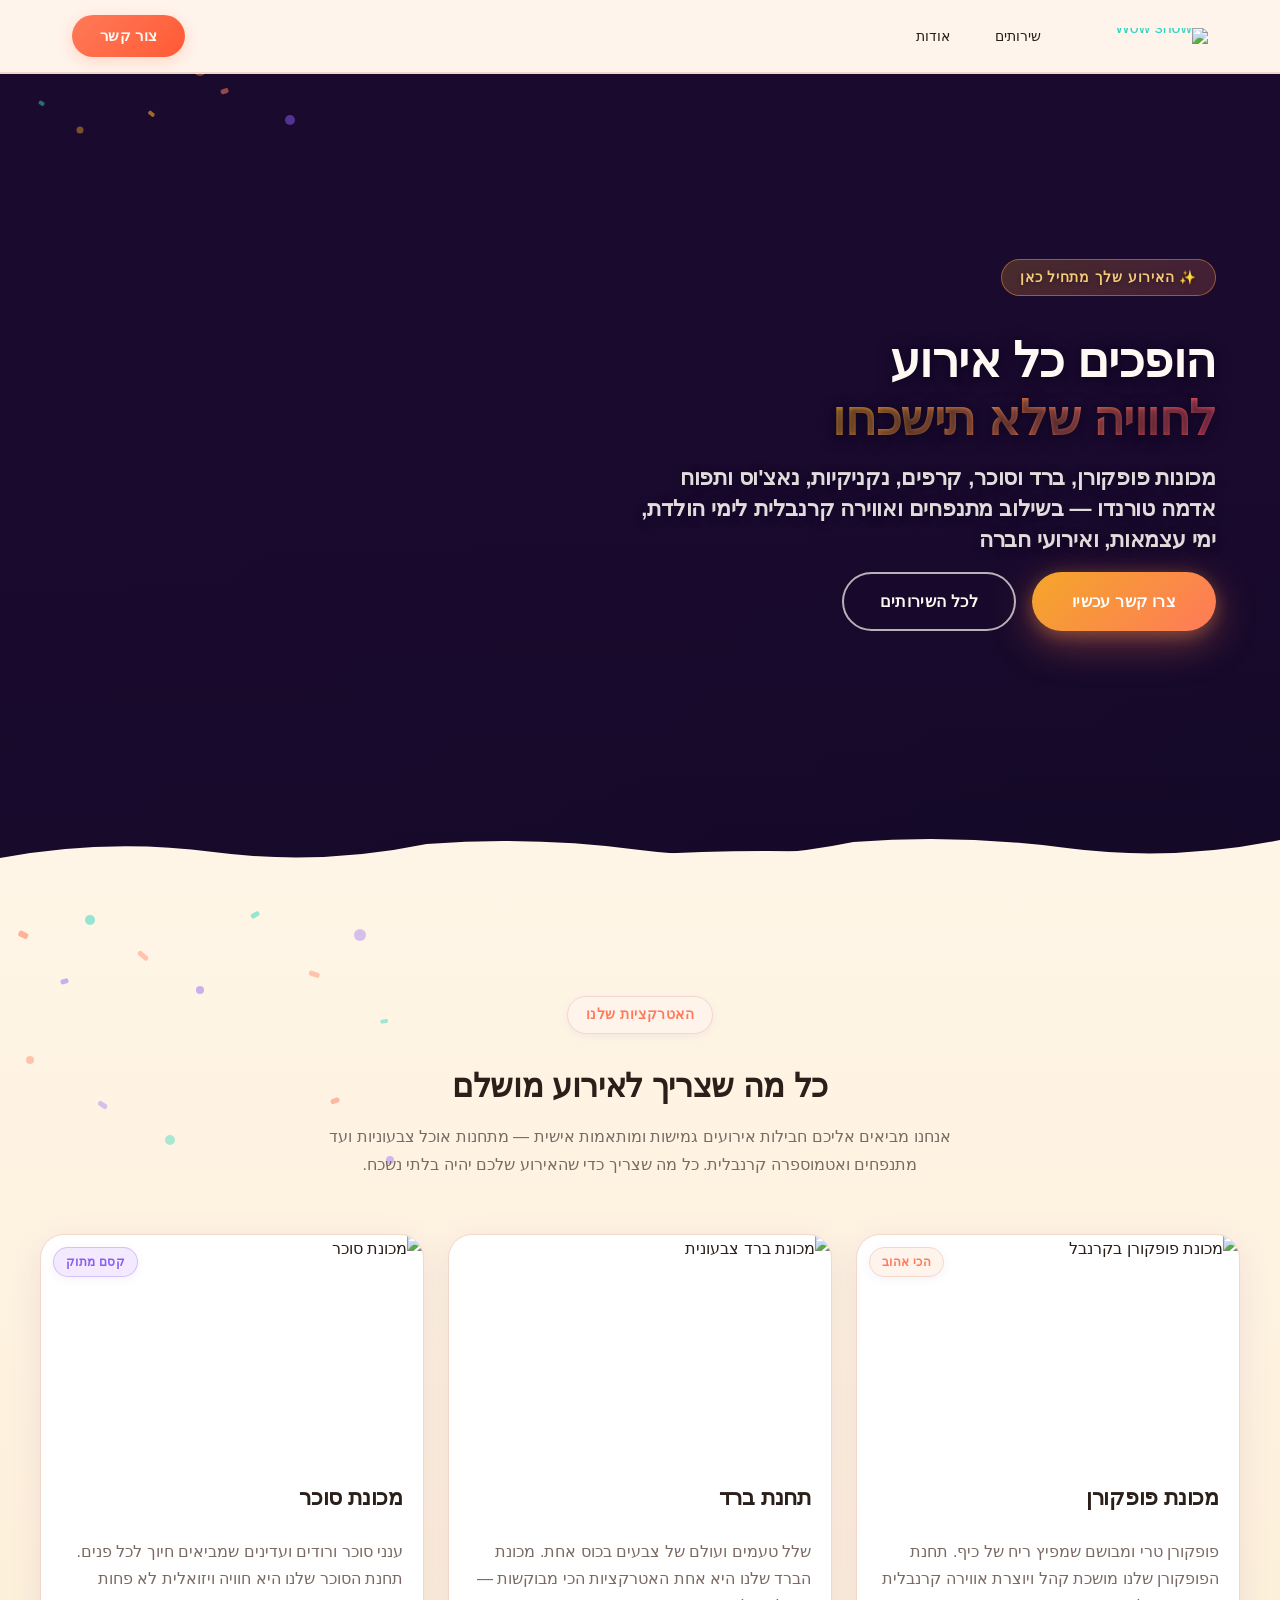
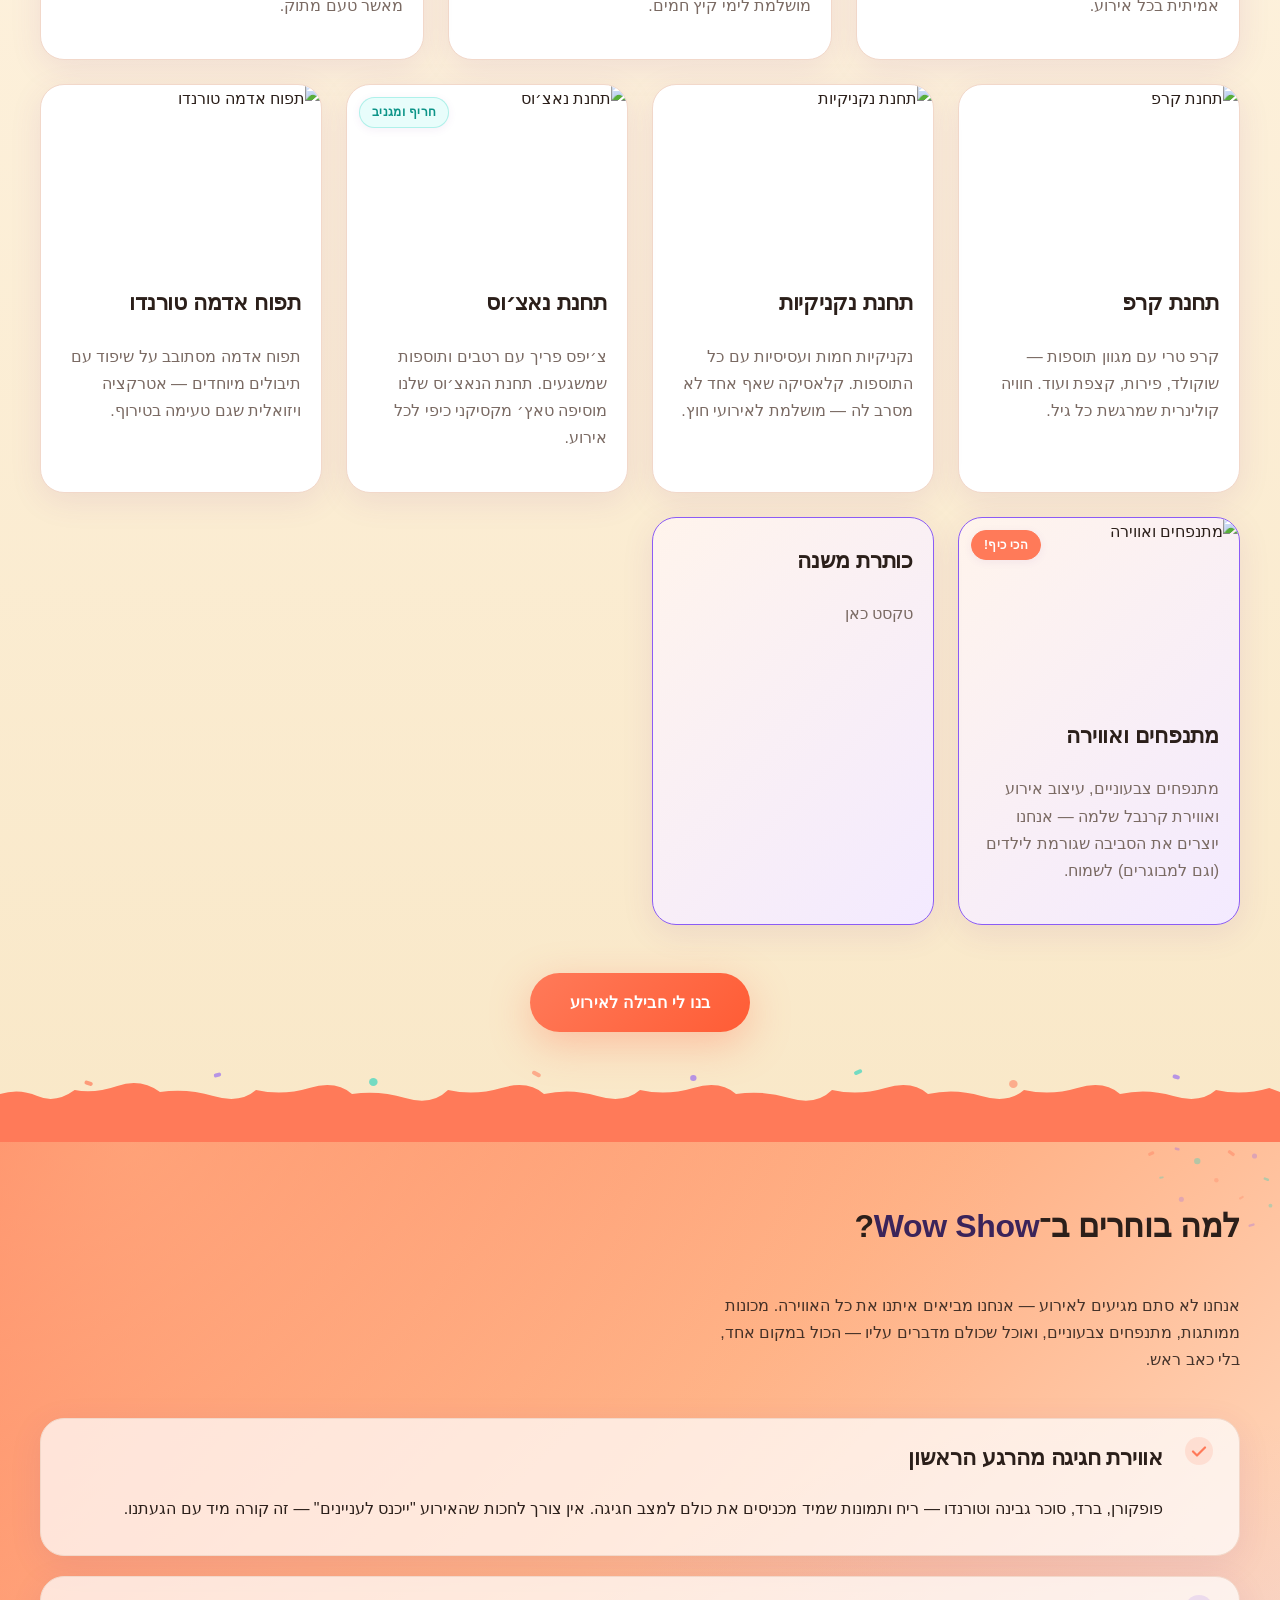
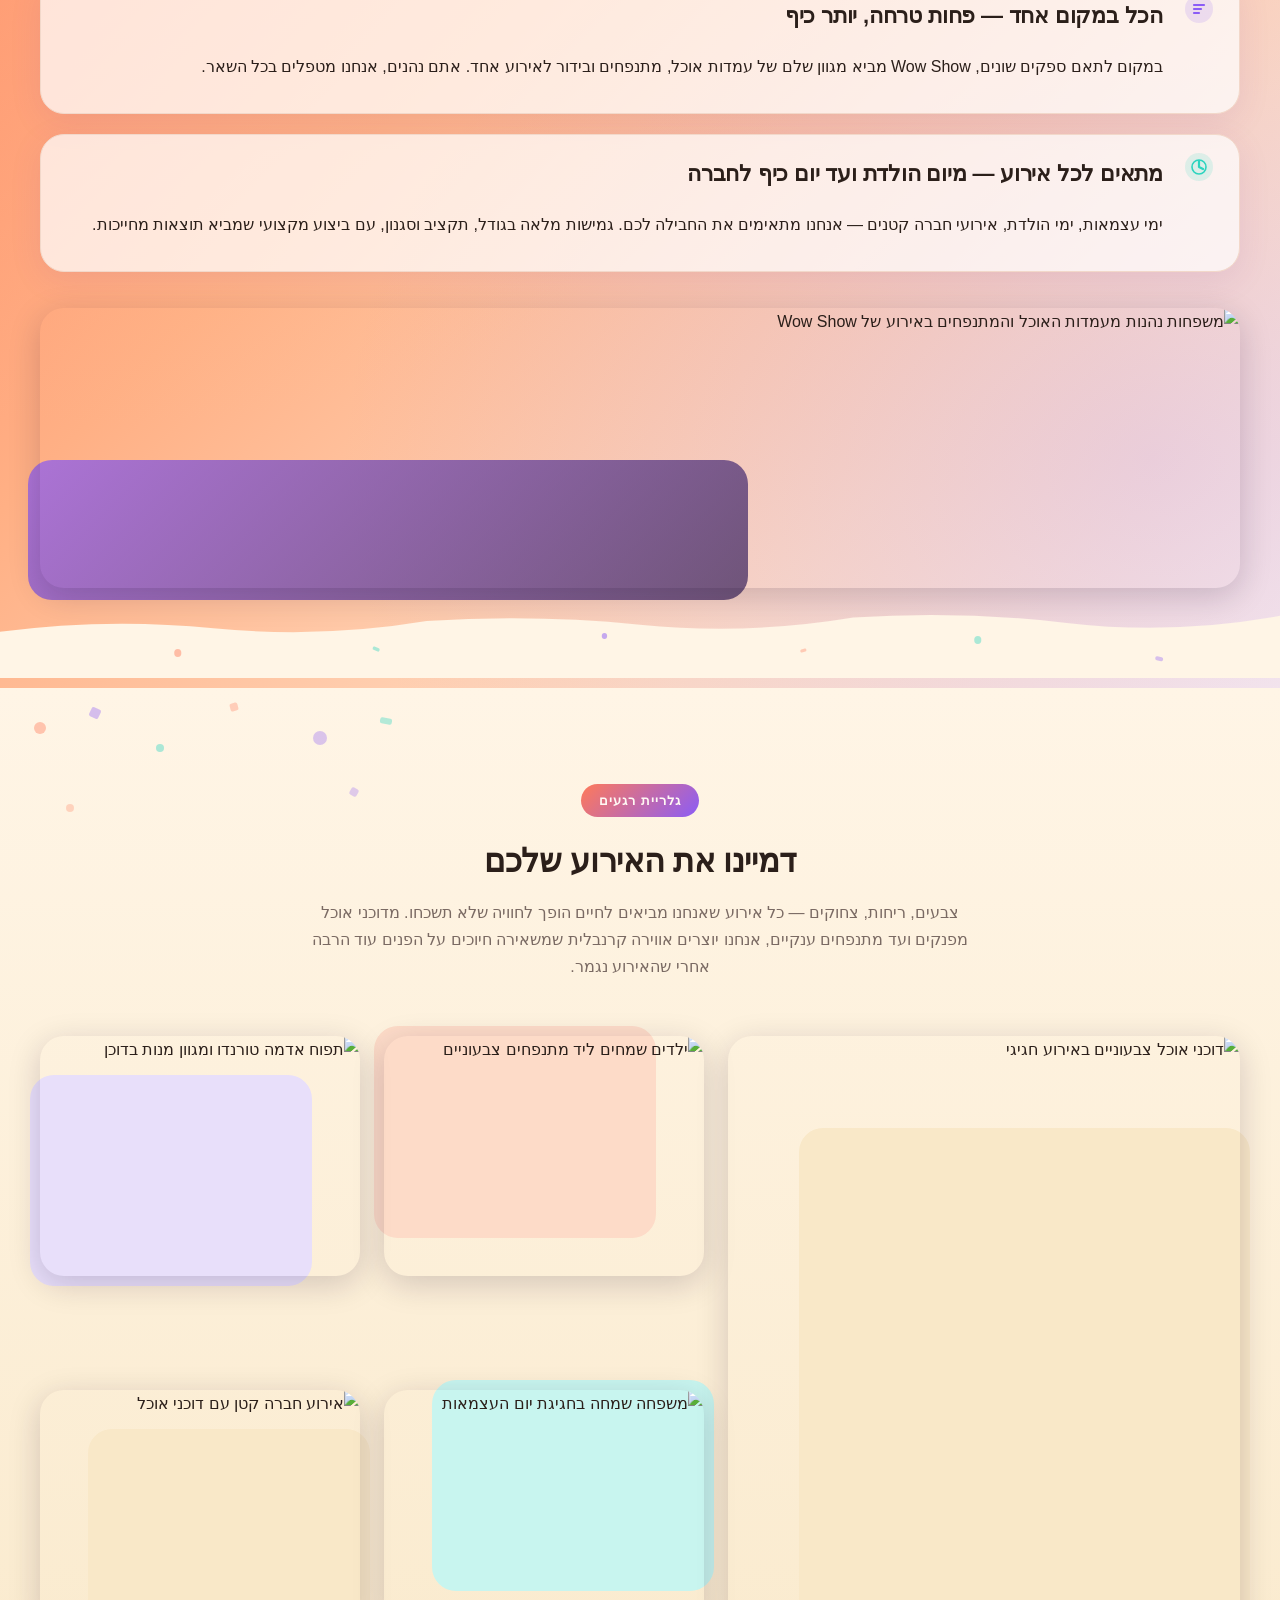
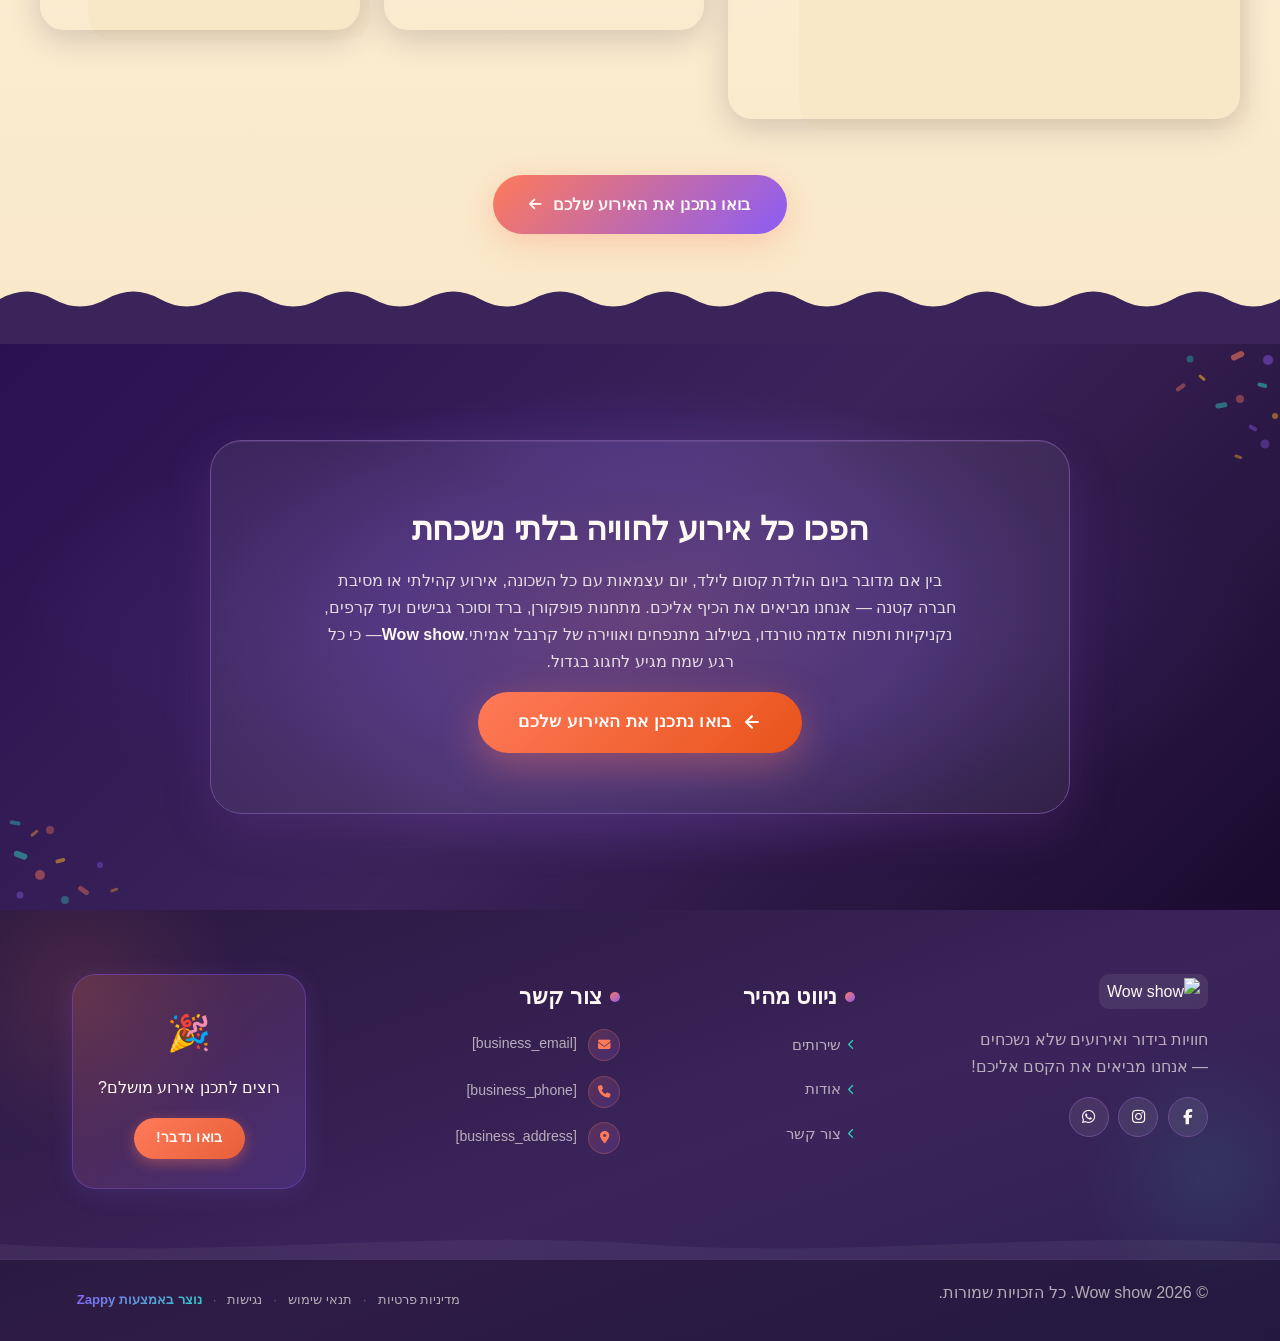
==== commit 2ad55ead: "Background sync: Progressive GitHub Sync" ====
--- a/public/index.html
+++ b/public/index.html
@@ -1,4 +1,4 @@
-<!doctype html><html dir="rtl" lang="he"><head><meta charset="UTF-8"><meta content="width=device-width,initial-scale=1" name="viewport"><meta content="index, follow" name="robots"><title>wow the show — Wow show</title><meta content="Wow show מביאים את הקסם אליכם! תחנות אוכל, מתנפחים ובידור מושלם לימי הולדת, אירועים משפחתיים ויום כיף שהילדים לעולם לא ישכחו. הזמינו עכשיו!" name="description"><meta content="wow the show, אירועים, ימי הולדת, חוויה לילד, יום כיף" name="keywords"><link href="/assets/favicon.ico" rel="icon" type="image/x-icon"><link href="/assets/favicon-16x16.png" rel="icon" type="image/png" sizes="16x16"><link href="/assets/favicon-32x32.png" rel="icon" type="image/png" sizes="32x32"><link href="/assets/favicon-48x48.png" rel="icon" type="image/png" sizes="48x48"><link href="/assets/favicon-192x192.png" rel="icon" type="image/png" sizes="192x192"><link href="/assets/favicon-512x512.png" rel="icon" type="image/png" sizes="512x512"><link href="/assets/apple-touch-icon.png" rel="apple-touch-icon"><script>!function(){"use strict";var t="ed4e72a3-16a2-4972-a3be-cbc2fb012bce",e="https://api.zappy5.com/api/analytics/track",a=18e5,n=2592e6,o=!0,i=!0,r=!0;var s=function(){var e="zappy_visitor_"+t,a=null;try{if(a=localStorage.getItem(e)){var o=JSON.parse(a),i=Date.now();if(i-o.created<n)return o.lastSeen=i,localStorage.setItem(e,JSON.stringify(o)),o.id}}catch(t){console.warn("Zappy Analytics: LocalStorage not available")}var r="zv_"+Date.now()+"_"+Math.random().toString(36).substr(2,9);try{localStorage.setItem(e,JSON.stringify({id:r,created:Date.now(),lastSeen:Date.now()}))}catch(t){}return r}(),c=function(){var e="zappy_session_"+t,n=null;try{if(n=sessionStorage.getItem(e)){var o=JSON.parse(n),i=Date.now();if(i-o.timestamp<a)return o.timestamp=i,sessionStorage.setItem(e,JSON.stringify(o)),o.id}}catch(t){console.warn("Zappy Analytics: SessionStorage not available")}var r="zs_"+Date.now()+"_"+Math.random().toString(36).substr(2,9);try{sessionStorage.setItem(e,JSON.stringify({id:r,timestamp:Date.now()}))}catch(t){}return r}();function l(a,n){n=n||{};var o={website_id:t,event_type:a,page_path:window.location.pathname,referrer:document.referrer||"direct",visitor_id:s,session_id:c,metadata:n};if(navigator.sendBeacon){var i=new Blob([JSON.stringify(o)],{type:"application/json"});navigator.sendBeacon(e,i)}else fetch(e,{method:"POST",headers:{"Content-Type":"application/json"},body:JSON.stringify(o),keepalive:!0}).catch(function(t){console.warn("Zappy Analytics: Failed to track event",t)})}o&&l("pageview",{title:document.title,url:window.location.href}),i&&document.addEventListener("click",function(t){var e=t.target;if("BUTTON"===e.tagName||e.closest("button")){var a="BUTTON"===e.tagName?e:e.closest("button");l("click",{element:"button",text:a.textContent.trim().substring(0,100),id:a.id||null,class:a.className||null})}else if("A"===e.tagName||e.closest("a")){var n="A"===e.tagName?e:e.closest("a");l("navigation",{element:"link",text:n.textContent.trim().substring(0,100),href:n.href,external:n.hostname!==window.location.hostname})}},!0),r&&document.addEventListener("submit",function(t){var e=t.target;l("form_submit",{form_id:e.id||null,form_name:e.name||null,form_action:e.action||null,form_method:e.method||"GET"})},!0);var d=Date.now();window.addEventListener("beforeunload",function(){l("page_unload",{time_on_page:Math.floor((Date.now()-d)/1e3),page_path:window.location.pathname})}),window.zappyAnalytics={track:l,getVisitorId:function(){return s},getSessionId:function(){return c}}}()</script><meta content="wow the show — Wow show" property="og:title"><meta content="Wow show מביאים את הקסם אליכם! תחנות אוכל, מתנפחים ובידור מושלם לימי הולדת, אירועים משפחתיים ויום כיף שהילדים לעולם לא ישכחו. הזמינו עכשיו!" property="og:description"><meta content="summary_large_image" name="twitter:card"><meta content="wow the show — Wow show" name="twitter:title"><meta content="Wow show מביאים את הקסם אליכם! תחנות אוכל, מתנפחים ובידור מושלם לימי הולדת, אירועים משפחתיים ויום כיף שהילדים לעולם לא ישכחו. הזמינו עכשיו!" name="twitter:description"><meta content="website" property="og:type"><meta content="he_IL" property="og:locale"><link href="https://cdnjs.cloudflare.com/ajax/libs/font-awesome/6.4.0/css/all.min.css" rel="stylesheet"><link href="/assets/favicon.ico" rel="icon" type="image/x-icon"><link href="/assets/favicon-16x16.png" rel="icon" type="image/png" sizes="16x16"><link href="/assets/favicon-32x32.png" rel="icon" type="image/png" sizes="32x32"><link href="/assets/favicon-48x48.png" rel="icon" type="image/png" sizes="48x48"><link href="/assets/favicon-192x192.png" rel="icon" type="image/png" sizes="192x192"><link href="/assets/favicon-512x512.png" rel="icon" type="image/png" sizes="512x512"><link href="/assets/apple-touch-icon.png" rel="apple-touch-icon"><link href="https://cdn.jsdelivr.net/npm/vanilla-cookieconsent@3/dist/cookieconsent.css" rel="stylesheet"><script src="https://cdn.jsdelivr.net/npm/vanilla-cookieconsent@3/dist/cookieconsent.umd.js"></script><script src="https://cdn.jsdelivr.net/gh/mickidum/acc_toolbar/acctoolbar/acctoolbar.min.js"></script><link href="/styles.css" rel="stylesheet"><style id="zappy-dropdown-submenu-styles">#navMenu li:has(.sub-menu),.nav-menu li:has(.sub-menu),.navbar li:has(.sub-menu),nav li:has(.sub-menu){position:relative}#navMenu .sub-menu,.nav-menu .sub-menu,.navbar .sub-menu,nav .sub-menu{display:block!important;position:absolute!important;top:100%;left:0;min-width:220px;background:#fff;border-radius:8px;box-shadow:0 8px 25px rgba(0,0,0,.15);padding:8px 0;opacity:0;visibility:hidden;transform:translateY(10px);transition:all .3s ease;z-index:1000;list-style:none;pointer-events:none}#navMenu li:hover>.sub-menu,.nav-menu li:hover>.sub-menu,.navbar li:hover>.sub-menu,nav li:hover>.sub-menu{opacity:1!important;visibility:visible!important;transform:translateY(0)!important;pointer-events:auto!important}.sub-menu li{list-style:none;margin:0;padding:0}.sub-menu a{display:block!important;padding:10px 16px!important;color:var(--text-dark,#333)!important;font-weight:500;text-decoration:none;white-space:nowrap;transition:background-color .2s}.sub-menu .zappy-nav-child>a{padding-left:28px!important;font-size:.9em!important;opacity:.85!important}[dir=rtl] .sub-menu .zappy-nav-child>a,html[lang=ar] .sub-menu .zappy-nav-child>a,html[lang=he] .sub-menu .zappy-nav-child>a{padding-left:10px!important;padding-right:28px!important}.sub-menu .zappy-nav-parent>a{font-weight:600!important}.sub-menu a:hover{background-color:#f5f5f5}[dir=rtl] .nav-menu .sub-menu,[dir=rtl] .navbar .sub-menu,[dir=rtl] nav .sub-menu,html[lang=ar] .nav-menu .sub-menu,html[lang=ar] .navbar .sub-menu,html[lang=ar] nav .sub-menu,html[lang=he] .nav-menu .sub-menu,html[lang=he] .navbar .sub-menu,html[lang=he] nav .sub-menu{left:auto!important;right:0!important}.sub-menu:empty,.sub-menu:not(:has(li)):not(:has(> a)),.sub-menu:not(:has(li:not(.zappy-hidden-menu-item))):not(:has(> a)){display:none!important;opacity:0!important;visibility:hidden!important;pointer-events:none!important}li:has(.menu-group-title):hover>.sub-menu{opacity:1!important;visibility:visible!important;transform:translateY(0)!important;pointer-events:auto!important}#navMenu>li>.menu-group-title,.nav-menu>li>.menu-group-title{display:inline-block;padding:.5rem 1rem;cursor:default;user-select:none}@media (max-width:768px){#navMenu .sub-menu,.nav-menu .sub-menu,.navbar .sub-menu,nav .sub-menu{position:static!important;transform:none!important;box-shadow:none!important;background:0 0!important;max-height:0;overflow:hidden;opacity:0;visibility:hidden;transition:max-height .3s ease,opacity .3s ease;padding:0!important;border-radius:0!important}#navMenu .sub-menu.mobile-expanded,.nav-menu .sub-menu.mobile-expanded,.navbar .sub-menu.mobile-expanded{max-height:none!important;overflow-y:visible!important;opacity:1!important;visibility:visible!important;padding:8px 0 8px 16px!important}[dir=rtl] .sub-menu.mobile-expanded,html[lang=he] .sub-menu.mobile-expanded{padding:8px 16px 8px 0!important}#navMenu li:hover>.sub-menu,.nav-menu li:hover>.sub-menu,.navbar li:hover>.sub-menu,nav li:hover>.sub-menu{opacity:0;visibility:hidden;pointer-events:none}#navMenu li>.sub-menu.mobile-expanded,.nav-menu li>.sub-menu.mobile-expanded,.navbar li>.sub-menu.mobile-expanded,nav li>.sub-menu.mobile-expanded{opacity:1!important;visibility:visible!important;pointer-events:auto!important}#navMenu li:has(.sub-menu),.nav-menu li:has(.sub-menu),.navbar li:has(.sub-menu),nav li:has(.sub-menu){display:flex!important;flex-wrap:wrap!important;align-items:center!important;position:relative!important;min-height:44px!important}#navMenu li:has(.sub-menu)>a,.nav-menu li:has(.sub-menu)>a,.navbar li:has(.sub-menu)>a,nav li:has(.sub-menu)>a{flex:1!important;min-width:0!important}#navMenu li:has(.sub-menu)>.menu-group-title,.nav-menu li:has(.sub-menu)>.menu-group-title,.navbar li:has(.sub-menu)>.menu-group-title,nav li:has(.sub-menu)>.menu-group-title{flex:1!important;min-width:0!important;padding:0!important;line-height:inherit!important}#navMenu li:has(.sub-menu)>.sub-menu,.nav-menu li:has(.sub-menu)>.sub-menu,.navbar li:has(.sub-menu)>.sub-menu,nav li:has(.sub-menu)>.sub-menu{flex-basis:100%!important;width:100%!important}#navMenu li:has(.sub-menu)>a [class*=arrow],#navMenu li:has(.sub-menu)>a [class*=chevron],.nav-menu li:has(.sub-menu)>a .fa-angle-down,.nav-menu li:has(.sub-menu)>a .fa-chevron-down,.nav-menu li:has(.sub-menu)>a [class*=arrow],.nav-menu li:has(.sub-menu)>a [class*=chevron],nav li:has(.sub-menu)>a [class*=arrow],nav li:has(.sub-menu)>a [class*=chevron]{display:none!important;visibility:hidden!important}.mobile-submenu-toggle{display:flex!important;align-items:center!important;justify-content:center!important;width:44px!important;height:auto!important;background:0 0!important;border:none!important;cursor:pointer!important;color:var(--text-dark)!important;position:static!important;flex-shrink:0!important;align-self:stretch!important;z-index:2!important;padding:0!important;margin:0!important}.mobile-submenu-toggle::after{content:''!important;width:0!important;height:0!important;border-left:6px solid transparent!important;border-right:6px solid transparent!important;border-top:7px solid currentColor!important;transition:transform .3s ease!important}.mobile-submenu-toggle.expanded::after{transform:rotate(180deg)!important}.sub-menu a{padding:10px 0!important;display:block!important;color:var(--text-dark)!important;white-space:normal!important}.sub-menu .zappy-nav-child>a{padding-left:28px!important;font-size:.9em!important;opacity:.85!important}[dir=rtl] .sub-menu .zappy-nav-child>a,html[lang=ar] .sub-menu .zappy-nav-child>a,html[lang=he] .sub-menu .zappy-nav-child>a{padding-left:0!important;padding-right:28px!important}.sub-menu .zappy-nav-parent>a{font-weight:600!important}#navMenu.active,.nav-menu.active{max-width:100vw!important;overflow-x:hidden!important;box-sizing:border-box!important}.navbar .sub-menu li a,.zappy-products-dropdown .sub-menu a,nav.navbar .sub-menu li a{color:var(--text-dark)!important}}@media (min-width:769px){.mobile-submenu-toggle{display:none!important}}</style><style id="zappy-widget-visibility">#mic-access-tool-box,#mic-access-tool-general-button,#mic-init-access-tool #mic-access-tool-box,#mic-init-access-tool #mic-access-tool-general-button,#mic-init-access-tool .mic-access-tool-general-button,._access-icon,._access-menu,.mic-access-tool-box,.mic-access-tool-general-button,div[id*=mic-access-tool-box]{display:none!important;visibility:hidden!important;opacity:0!important;pointer-events:none!important}</style></head><body><nav class="navbar" dir="rtl"><button aria-label="Menu" class="mobile-toggle" id="mobileToggle"><svg viewBox="0 0 24 24" fill="none" height="24" width="24" class="hamburger-icon"><path d="M3 12h18M3 6h18M3 18h18" stroke="currentColor" stroke-linecap="round" stroke-width="2"></path></svg><svg viewBox="0 0 24 24" fill="none" height="24" width="24" class="close-icon" style="display:none"><path d="M18 6L6 18M6 6l12 12" stroke="currentColor" stroke-linecap="round" stroke-width="2"></path></svg></button><button aria-label="Call" class="phone-header-btn" data-phone="[business_phone]"><svg viewBox="0 0 24 24" fill="currentColor" height="20" width="20"><path d="M22 16.92v3a2 2 0 0 1-2.18 2 19.79 19.79 0 0 1-8.63-3.07 19.5 19.5 0 0 1-6-6 19.79 19.79 0 0 1-3.07-8.67A2 2 0 0 1 4.11 2h3a2 2 0 0 1 2 1.72 12.84 12.84 0 0 0 .7 2.81 2 2 0 0 1-.45 2.11L8.09 9.91a16 16 0 0 0 6 6l1.27-1.27a2 2 0 0 1 2.11-.45 12.84 12.84 0 0 0 2.81.7A2 2 0 0 1 22 16.92z"></path></svg></button><div class="nav-container"><div class="nav-right-group"><div class="nav-brand"><a href="/" class="logo-link"><img alt="Wow show" src="/assets/wow-show-logo.webp" class="logo"></a></div><ul class="nav-menu" id="navMenu"><li><a href="/services">שירותים</a></li><li><a href="/about">אודות</a></li></ul></div><div class="nav-cta-container"><a href="/contact" class="nav-cta-btn">צור קשר</a></div></div></nav><script>window.addEventListener("load",function(){const e=document.querySelector(".navbar, nav, header");if(!e)return void console.log("[Navbar] Navbar element not found");let t=document.getElementById("mobileToggle")||document.querySelector(".mobile-toggle")||document.querySelector(".hamburger")||document.querySelector(".hamburger-menu")||document.querySelector(".menu-toggle")||document.querySelector(".burger-menu")||document.querySelector('[aria-label="Menu"]')||document.querySelector('[aria-label="תפריט"]');const o=document.querySelector(".phone-header-btn"),n=window.getComputedStyle(e);let r=n.backgroundColor;if(console.log("[Navbar] Initial navbar background:",r),"transparent"===r||"rgba(0, 0, 0, 0)"===r||r.startsWith("rgba")&&r.includes(", 0)")){const e=n.backgroundImage;if(e&&"none"!==e)console.log("[Navbar] Navbar has background image/gradient, using dark text"),r="rgb(240, 240, 240)";else{const e=window.getComputedStyle(document.body).backgroundColor;console.log("[Navbar] Navbar transparent, using body background:",e),r=e}}const i=r.match(/\d+/g);if(i&&i.length>=3){const e=(.299*parseInt(i[0])+.587*parseInt(i[1])+.114*parseInt(i[2]))/255;console.log("[Navbar] Mobile button colors preserved from Claude CSS (luminance:",e.toFixed(2)+")");const n=document.createElement("style");n.id="zappy-mobile-nav-fix";document.documentElement.lang;document.documentElement.dir,n.textContent='\n        /* Hide mobile buttons on desktop, show only on mobile */\n        @media (min-width: 769px) {\n          .mobile-toggle,\n          .phone-header-btn {\n            display: none !important;\n          }\n        }\n        \n        /* Show and position mobile buttons correctly on mobile */\n        @media (max-width: 768px) {\n          .mobile-toggle,\n          .phone-header-btn {\n            position: absolute !important;\n            top: 50% !important;\n            transform: translateY(-50%) !important;\n            z-index: 1001 !important;\n            display: flex !important;\n            align-items: center !important;\n            justify-content: center !important;\n            width: 36px !important;\n            height: 36px !important;\n            border-radius: 50% !important;\n            border: none !important;\n            cursor: pointer !important;\n            padding: 6px !important;\n            background: none !important;\n            color: var(--nav-text, var(--text-dark)) !important;\n          }\n          \n          /* LTR positioning (default): hamburger LEFT, phone RIGHT */\n          html:not([dir="rtl"]):not([lang="he"]):not([lang="ar"]) .mobile-toggle,\n          html[dir="ltr"] .mobile-toggle {\n            left: 12px !important;\n            right: auto !important;\n          }\n          html:not([dir="rtl"]):not([lang="he"]):not([lang="ar"]) .phone-header-btn,\n          html[dir="ltr"] .phone-header-btn {\n            right: 12px !important;\n            left: auto !important;\n          }\n          \n          /* RTL positioning: hamburger RIGHT, phone LEFT */\n          html[dir="rtl"] .mobile-toggle,\n          html[lang="he"] .mobile-toggle,\n          html[lang="ar"] .mobile-toggle {\n            right: 12px !important;\n            left: auto !important;\n          }\n          html[dir="rtl"] .phone-header-btn,\n          html[lang="he"] .phone-header-btn,\n          html[lang="ar"] .phone-header-btn {\n            left: 12px !important;\n            right: auto !important;\n          }\n          \n          /* CRITICAL: Ensure nav-container has min-height on mobile */\n          /* All children are positioned absolutely/fixed on mobile, so height:auto collapses to 0 */\n          .nav-container {\n            min-height: 70px !important;\n            position: relative !important;\n          }\n          \n          /* Ensure SVG icons are properly sized and inherit color */\n          .mobile-toggle svg,\n          .phone-header-btn svg {\n            width: 24px !important;\n            height: 24px !important;\n            /* Don\'t force display - let JavaScript control hamburger/close toggle */\n          }\n          \n          /* Reset nav-cta-container on mobile - remove desktop box-shadow/padding */\n          /* that creates a visible ghost box when CTA button is hidden */\n          .nav-cta-container {\n            box-shadow: none !important;\n            padding: 0 !important;\n          }\n          \n          /* Hide nav-cta-container entirely on mobile when there\'s no lang-switcher */\n          /* (only the CTA button is inside, and it\'s hidden on mobile) */\n          .nav-cta-container:not(:has(.lang-switcher)) {\n            display: none !important;\n          }\n          \n          /* CRITICAL: Prevent hero image fade gradient from bleeding over headline text */\n          /* The .image-fade-gradient has bottom: -30px (extends below parent) */\n          /* On mobile stacked layout, this overlaps the h1 text below the image */\n          .hero-image-column {\n            overflow: hidden !important;\n          }\n          .image-fade-gradient {\n            bottom: 0 !important;\n          }\n          \n          /* Hide desktop language switcher on mobile - hamburger menu handles it */\n          /* High specificity to override stored CSS */\n          .lang-switcher,\n          .nav-cta-container .lang-switcher,\n          .nav-container .lang-switcher,\n          .navbar .lang-switcher,\n          .navbar .nav-cta-container .lang-switcher {\n            display: none !important;\n          }\n        }\n      ';const r=document.getElementById("zappy-mobile-nav-fix");r&&r.remove(),document.head.appendChild(n),console.log("[Navbar] Critical CSS injected for mobile nav positioning");const l=window.innerWidth<=768;if(t){const e=t.querySelector(".hamburger-icon"),o=t.querySelector(".close-icon");e&&(e.style.setProperty("width","24px","important"),e.style.setProperty("height","24px","important"),e.style.setProperty("display","block","important")),o&&(o.style.setProperty("width","24px","important"),o.style.setProperty("height","24px","important"),o.style.setProperty("display","none","important")),l?(t.style.setProperty("position","absolute","important"),t.style.setProperty("top","50%","important"),t.style.setProperty("transform","translateY(-50%)","important"),t.style.setProperty("z-index","1001","important"),t.style.removeProperty("left"),t.style.removeProperty("right"),console.log("[Navbar] Mobile toggle positioning applied (mobile viewport)")):(t.style.removeProperty("position"),t.style.removeProperty("top"),t.style.removeProperty("transform"),t.style.removeProperty("z-index"),t.style.removeProperty("left"),t.style.removeProperty("right"),console.log("[Navbar] Desktop viewport - cleared mobile toggle inline positioning"))}if(o){const e=o.querySelector("svg");e&&(e.style.width="24px",e.style.height="24px",e.setAttribute("width","24"),e.setAttribute("height","24")),l?(o.style.setProperty("position","absolute","important"),o.style.setProperty("top","50%","important"),o.style.setProperty("transform","translateY(-50%)","important"),o.style.setProperty("z-index","1001","important"),o.style.removeProperty("left"),o.style.removeProperty("right"),console.log("[Navbar] Phone button positioning applied (mobile viewport)")):(o.style.removeProperty("position"),o.style.removeProperty("top"),o.style.removeProperty("transform"),o.style.removeProperty("z-index"),o.style.removeProperty("left"),o.style.removeProperty("right"),console.log("[Navbar] Desktop viewport - cleared phone button inline positioning"))}}else console.log("[Navbar] Could not parse background color:",r);t=document.getElementById("mobileToggle")||document.querySelector(".mobile-toggle")||document.querySelector(".hamburger")||document.querySelector(".hamburger-menu")||document.querySelector(".menu-toggle")||document.querySelector(".burger-menu")||document.querySelector('[aria-label="Menu"]')||document.querySelector('[aria-label="תפריט"]');const l=document.getElementById("navMenu")||document.querySelector(".nav-menu")||document.querySelector(".nav-links")||document.querySelector("nav ul:not(.submenu)");if(!t||!l)return void console.log("[Navbar] Mobile toggle or menu not found:",{toggle:!!t,menu:!!l});l.id||(l.id="navMenu"),console.log("[Navbar] Initializing mobile menu...");const a=t.cloneNode(!0);t.parentNode.replaceChild(a,t),a.addEventListener("click",function(e){e.preventDefault(),e.stopPropagation();const t=this.querySelector(".hamburger-icon"),o=this.querySelector(".close-icon");l.classList.contains("active")?(l.classList.remove("active"),t&&t.style.setProperty("display","block","important"),o&&o.style.setProperty("display","none","important"),document.body.style.overflow="",console.log("[Navbar] Menu closed")):(l.classList.add("active"),t&&t.style.setProperty("display","none","important"),o&&o.style.setProperty("display","block","important"),document.body.style.overflow="hidden",console.log("[Navbar] Menu opened"))}),l.querySelectorAll("a").forEach(function(e){e.addEventListener("click",function(){if("#"===this.getAttribute("href"))return;const e=a.querySelector(".hamburger-icon"),t=a.querySelector(".close-icon");l.classList.remove("active"),e&&e.style.setProperty("display","block","important"),t&&t.style.setProperty("display","none","important"),document.body.style.overflow="",console.log("[Navbar] Menu closed (link clicked)")})});var s=l.querySelectorAll(".dropdown-toggle");s.forEach(function(e){e.addEventListener("click",function(e){e.preventDefault(),e.stopPropagation();var t=this.closest(".nav-dropdown");t&&(t.parentNode.querySelectorAll(".nav-dropdown.open").forEach(function(e){e!==t&&e.classList.remove("open")}),t.classList.toggle("open"),console.log("[Navbar] Dropdown toggled:",t.classList.contains("open")?"open":"closed"))})}),document.addEventListener("click",function(e){e.target.closest(".nav-dropdown")||document.querySelectorAll(".nav-dropdown.open").forEach(function(e){e.classList.remove("open")})}),console.log("[Navbar] Dropdown handlers initialized for "+s.length+" dropdowns"),o&&o.addEventListener("click",function(){const e=document.querySelectorAll('a[href^="tel:"]'),t=e.length>0?e[0].getAttribute("href").replace("tel:",""):"[business_phone]";window.location.href="tel:"+t,console.log("[Navbar] Phone button clicked")}),console.log("[Navbar] Mobile menu initialized successfully");const p=function(){const e=document.querySelector(".whatsapp-float");e&&(window.innerWidth>=769?(e.style.setProperty("display","none","important"),e.style.setProperty("visibility","hidden","important"),e.style.setProperty("opacity","0","important"),e.style.setProperty("pointer-events","none","important"),console.log("[WhatsApp] Button hidden on desktop")):(e.style.removeProperty("display"),e.style.removeProperty("visibility"),e.style.removeProperty("opacity"),e.style.removeProperty("pointer-events"),console.log("[WhatsApp] Button visible on mobile")))};let c;p(),window.addEventListener("resize",function(){clearTimeout(c),c=setTimeout(p,100)})})</script><main><section class="index-hero-section" data-layout-spec="בית-hero" dir="rtl" data-hero-type="fullscreen-scrim" id="index-hero-section"><div class="index-hero-bg-wrapper"><img alt="אירוע חגיגי עם מתקני אוכל צבעוניים, ילדים ומשפחות מאושרים ואווירה קרנבלית" src="/assets/site-index-hero-image-1.webp" data-context="High-energy cinematic event scene at golden hour: a vibrant outdoor celebration with colorful food stations including popcorn machine, cotton candy, slushies, and crepes, with joyful families and children, festive string lights and balloon arches, warm amber and coral tones, carnival atmosphere, premium color grading, wide angle full bleed photography" data-placeholder="index-hero-image-1" height="700" width="1200" class="index-hero-bg-img" data-element-id="img-1777558899549-tw23voygo" data-element-type="image" data-hero-background="true" data-hero-bg="true"></div><div class="index-hero-scrim" aria-hidden="true"></div><div class="index-hero-confetti" aria-hidden="true"><svg viewBox="0 0 320 260" xmlns="http://www.w3.org/2000/svg" aria-hidden="true" data-no-icon-edit="true" fill="none" height="260" width="320"><rect fill="#F4A62A" height="6" opacity="0.7" rx="2" transform="rotate(-20 18 24)" width="10" x="18" y="24"></rect><circle cx="55" cy="60" r="5" fill="#FF7A59" opacity="0.6"></circle><rect fill="#8B5CF6" height="5" opacity="0.65" rx="2" transform="rotate(15 90 14)" width="8" x="90" y="14"></rect><circle cx="130" cy="45" r="4" fill="#2DD4BF" opacity="0.55"></circle><rect fill="#F4A62A" height="5" opacity="0.6" rx="2" transform="rotate(-35 165 28)" width="9" x="165" y="28"></rect><circle cx="200" cy="70" r="6" fill="#FF7A59" opacity="0.5"></circle><rect fill="#8B5CF6" height="4" opacity="0.7" rx="1.5" transform="rotate(25 235 18)" width="7" x="235" y="18"></rect><circle cx="270" cy="50" r="4" fill="#2DD4BF" opacity="0.6"></circle><rect fill="#F4A62A" height="5" opacity="0.55" rx="2" transform="rotate(-10 300 30)" width="10" x="300" y="30"></rect><rect fill="#2DD4BF" height="4" opacity="0.5" rx="1.5" transform="rotate(30 40 100)" width="6" x="40" y="100"></rect><circle cx="80" cy="130" r="3.5" fill="#F4A62A" opacity="0.45"></circle><rect fill="#FF7A59" height="5" opacity="0.55" rx="2" transform="rotate(-18 220 90)" width="8" x="220" y="90"></rect><circle cx="290" cy="120" r="5" fill="#8B5CF6" opacity="0.5"></circle><rect fill="#F4A62A" height="4" opacity="0.6" rx="1.5" transform="rotate(40 150 110)" width="7" x="150" y="110"></rect></svg></div><div class="index-hero-container"><div class="index-hero-content"><p><span class="index-hero-badge">✨ האירוע שלך מתחיל כאן</span></p><h1 class="index-hero-h1">הופכים כל אירוע<br><span class="index-hero-h1-accent">לחוויה שלא תישכחו</span></h1><h3 class="index-hero-subtitle">מכונות פופקורן, ברד וסוכר, קרפים, נקניקיות, נאצ'וס ותפוח אדמה טורנדו — בשילוב מתנפחים ואווירה קרנבלית לימי הולדת, ימי עצמאות, ואירועי חברה</h3><div class="index-hero-ctas"><a href="/contact" class="index-hero-btn-primary" data-element-id="btn-1777558899542-pw2n5kmva" data-element-type="button" data-native-element="true">צרו קשר עכשיו</a><a href="/services" class="index-hero-btn-secondary" data-element-id="btn-1777558899542-ylb0uoja6" data-element-type="button" data-native-element="true">לכל השירותים</a></div></div></div><div class="index-hero-divider-wrapper"><svg viewBox="0 0 1440 110" xmlns="http://www.w3.org/2000/svg" aria-hidden="true" data-no-icon-edit="true" preserveAspectRatio="none"><path d="M0,110 L0,68 Q120,48 240,62 T480,54 Q600,46 720,60 T960,52 Q1080,44 1200,58 T1440,50 L1440,110 Z" fill="#FFF5E6"></path><path d="M0,110 L0,80 Q180,60 360,75 T720,65 Q900,55 1080,70 T1440,62 L1440,110 Z" fill="#FFF5E6"></path><path d="M0,110 L0,90 Q200,72 400,86 T800,76 Q1000,68 1200,82 T1440,74 L1440,110 Z" fill="#FFF5E6"></path></svg></div></section><section class="index-services-section" data-layout-spec="בית-services" dir="rtl"><div class="index-services-grain" aria-hidden="true"></div><svg viewBox="0 0 400 300" xmlns="http://www.w3.org/2000/svg" aria-hidden="true" data-no-icon-edit="true" class="index-services-confetti"><rect fill="#FF7A59" height="6" opacity="0.55" rx="2" transform="rotate(25 20 30)" width="10" x="20" y="30"></rect><rect fill="#8B5CF6" height="5" opacity="0.45" rx="2" transform="rotate(-15 60 80)" width="8" x="60" y="80"></rect><circle cx="90" cy="20" r="5" fill="#2DD4BF" opacity="0.5"></circle><rect fill="#FF7A59" height="5" opacity="0.4" rx="2" transform="rotate(40 140 50)" width="12" x="140" y="50"></rect><circle cx="200" cy="90" r="4" fill="#8B5CF6" opacity="0.45"></circle><rect fill="#2DD4BF" height="5" opacity="0.5" rx="2" transform="rotate(-30 250 15)" width="9" x="250" y="15"></rect><rect fill="#FF7A59" height="5" opacity="0.4" rx="2" transform="rotate(20 310 70)" width="11" x="310" y="70"></rect><circle cx="360" cy="35" r="6" fill="#8B5CF6" opacity="0.35"></circle><rect fill="#2DD4BF" height="4" opacity="0.45" rx="2" transform="rotate(-10 380 120)" width="8" x="380" y="120"></rect><circle cx="30" cy="160" r="4" fill="#FF7A59" opacity="0.4"></circle><rect fill="#8B5CF6" height="5" opacity="0.35" rx="2" transform="rotate(35 100 200)" width="10" x="100" y="200"></rect><circle cx="170" cy="240" r="5" fill="#2DD4BF" opacity="0.4"></circle><rect fill="#FF7A59" height="5" opacity="0.5" rx="2" transform="rotate(-20 330 200)" width="9" x="330" y="200"></rect><circle cx="390" cy="260" r="4" fill="#8B5CF6" opacity="0.4"></circle></svg><div class="index-services-container"><div class="index-services-intro"><span class="index-services-chip">האטרקציות שלנו</span><h2 class="index-services-heading">כל מה שצריך לאירוע מושלם</h2><p class="index-services-subtext">אנחנו מביאים אליכם חבילות אירועים גמישות ומותאמות אישית — מתחנות אוכל צבעוניות ועד מתנפחים ואטמוספרה קרנבלית. כל מה שצריך כדי שהאירוע שלכם יהיה בלתי נשכח.</p></div><div class="index-services-row-wide"><article class="index-services-card index-services-card--wide"><figure class="index-services-card-img-wrap"><img alt="מכונת פופקורן בקרנבל" src="/assets/site-index-services-image-1.webp" data-context="Vibrant carnival popcorn machine at an outdoor event, overflowing with fresh buttery popcorn, warm golden lighting, festive colorful setting, appetizing close-up" data-placeholder="index-services-image-1" height="400" width="600"><span class="index-services-tag">הכי אהוב</span></figure><div class="index-services-card-body"><h3>מכונת פופקורן</h3><p>פופקורן טרי ומבושם שמפיץ ריח של כיף. תחנת הפופקורן שלנו מושכת קהל ויוצרת אווירה קרנבלית אמיתית בכל אירוע.</p></div></article><article class="index-services-card index-services-card--wide"><figure class="index-services-card-img-wrap"><img alt="מכונת ברד צבעונית" src="/assets/site-index-services-image-2.webp" data-context="Colorful slushie machine with multiple flavors at a kids birthday party, bright neon drinks in cups, fun festive atmosphere, vibrant colors" data-placeholder="index-services-image-2" height="400" width="600"></figure><div class="index-services-card-body"><h3>תחנת ברד</h3><p>שלל טעמים ועולם של צבעים בכוס אחת. מכונת הברד שלנו היא אחת האטרקציות הכי מבוקשות — מושלמת לימי קיץ חמים.</p></div></article><article class="index-services-card index-services-card--wide"><figure class="index-services-card-img-wrap"><img alt="מכונת סוכר" src="/assets/site-index-services-image-3.webp" data-context="Fluffy cotton candy being spun on a stick at a festive event, pastel pink and blue colors, carnival background, magical and whimsical atmosphere" data-placeholder="index-services-image-3" height="400" width="600"><span class="index-services-tag index-services-tag--purple">קסם מתוק</span></figure><div class="index-services-card-body"><h3>מכונת סוכר</h3><p>ענני סוכר ורודים ועדינים שמביאים חיוך לכל פנים. תחנת הסוכר שלנו היא חוויה ויזואלית לא פחות מאשר טעם מתוק.</p></div></article></div><div class="index-services-row-small"><article class="index-services-card"><figure class="index-services-card-img-wrap index-services-card-img-wrap--sm"><img alt="תחנת קרפ" src="/assets/site-index-services-image-4.webp" data-context="Fresh crepes being made at an event food station, golden brown crepes with chocolate and fruit toppings, appetizing and festive presentation" data-placeholder="index-services-image-4" height="300" width="400"></figure><div class="index-services-card-body"><h3>תחנת קרפ</h3><p>קרפ טרי עם מגוון תוספות — שוקולד, פירות, קצפת ועוד. חוויה קולינרית שמרגשת כל גיל.</p></div></article><article class="index-services-card"><figure class="index-services-card-img-wrap index-services-card-img-wrap--sm"><img alt="תחנת נקניקיות" src="/assets/site-index-services-image-5.webp" data-context="Delicious hot dogs in buns with colorful toppings at an outdoor event food station, festive carnival setting, warm and inviting atmosphere" data-placeholder="index-services-image-5" height="300" width="400"></figure><div class="index-services-card-body"><h3>תחנת נקניקיות</h3><p>נקניקיות חמות ועסיסיות עם כל התוספות. קלאסיקה שאף אחד לא מסרב לה — מושלמת לאירועי חוץ.</p></div></article><article class="index-services-card"><figure class="index-services-card-img-wrap index-services-card-img-wrap--sm"><img alt="תחנת נאצ׳וס" src="/assets/site-index-services-image-6.webp" data-context="Crispy nachos with melted cheese sauce and colorful toppings at a festive event food station, fun and appetizing presentation" data-placeholder="index-services-image-6" height="300" width="400"><span class="index-services-tag index-services-tag--teal">חריף ומגניב</span></figure><div class="index-services-card-body"><h3>תחנת נאצ׳וס</h3><p>צ׳יפס פריך עם רטבים ותוספות שמשגעים. תחנת הנאצ׳וס שלנו מוסיפה טאץ׳ מקסיקני כיפי לכל אירוע.</p></div></article><article class="index-services-card"><figure class="index-services-card-img-wrap index-services-card-img-wrap--sm"><img alt="תפוח אדמה טורנדו" src="/assets/site-index-services-image-7.webp" data-context="Spiral tornado potato on a stick with seasoning at a carnival event, crispy and golden, fun street food presentation, festive atmosphere" data-placeholder="index-services-image-7" height="300" width="400"></figure><div class="index-services-card-body"><h3>תפוח אדמה טורנדו</h3><p>תפוח אדמה מסתובב על שיפוד עם תיבולים מיוחדים — אטרקציה ויזואלית שגם טעימה בטירוף.</p></div></article><article class="index-services-card index-services-card--highlight"><figure class="index-services-card-img-wrap index-services-card-img-wrap--sm"><img alt="מתנפחים ואווירה" src="/assets/site-index-services-image-8.webp" data-context="Colorful inflatable bounce house and entertainment setup at a kids birthday party, children playing, vibrant carnival atmosphere, joyful and energetic scene" data-placeholder="index-services-image-8" height="300" width="400"><span class="index-services-tag index-services-tag--primary">הכי כיף!</span></figure><div class="index-services-card-body"><h3>מתנפחים ואווירה</h3><p>מתנפחים צבעוניים, עיצוב אירוע ואווירת קרנבל שלמה — אנחנו יוצרים את הסביבה שגורמת לילדים (וגם למבוגרים) לשמוח.</p></div></article></div><div class="index-services-cta"><a href="#contact" class="index-services-btn">בנו לי חבילה לאירוע</a></div></div><div class="index-services-divider-wrapper"><svg viewBox="0 0 1200 90" xmlns="http://www.w3.org/2000/svg" aria-hidden="true" data-no-icon-edit="true" preserveAspectRatio="none"><path d="M0,90 L0,42 Q18,36 35,44 T70,38 Q88,42 110,34 T150,40 Q175,36 200,44 T240,38 Q265,44 290,36 T330,42 Q355,38 380,46 T420,38 Q445,44 470,36 T510,42 Q535,36 560,44 T600,38 Q625,44 650,36 T690,42 Q715,38 740,46 T780,38 Q805,44 830,36 T870,42 Q895,36 920,44 T960,38 Q985,44 1010,36 T1050,42 Q1075,36 1100,44 T1140,38 Q1165,44 1190,36 L1200,40 L1200,90 Z" fill="#FF7A59"></path></svg><svg viewBox="0 0 1200 90" xmlns="http://www.w3.org/2000/svg" aria-hidden="true" data-no-icon-edit="true" preserveAspectRatio="none" class="index-services-streamers"><rect fill="#FF7A59" height="4" opacity="0.7" rx="2" transform="rotate(20 80 28)" width="8" x="80" y="28"></rect><rect fill="#8B5CF6" height="4" opacity="0.6" rx="2" transform="rotate(-15 200 22)" width="7" x="200" y="22"></rect><circle cx="350" cy="30" r="4" fill="#2DD4BF" opacity="0.65"></circle><rect fill="#FF7A59" height="4" opacity="0.55" rx="2" transform="rotate(30 500 18)" width="9" x="500" y="18"></rect><circle cx="650" cy="26" r="3" fill="#8B5CF6" opacity="0.6"></circle><rect fill="#2DD4BF" height="4" opacity="0.65" rx="2" transform="rotate(-25 800 20)" width="8" x="800" y="20"></rect><circle cx="950" cy="32" r="4" fill="#FF7A59" opacity="0.55"></circle><rect fill="#8B5CF6" height="4" opacity="0.6" rx="2" transform="rotate(18 1100 22)" width="7" x="1100" y="22"></rect></svg></div></section><section class="index-benefits-section" data-layout-spec="בית-benefits" dir="rtl"><div class="ibs-confetti-top" aria-hidden="true"><svg viewBox="0 0 220 180" xmlns="http://www.w3.org/2000/svg" aria-hidden="true" data-no-icon-edit="true" fill="none" height="180" width="220"><rect fill="#FF7A59" height="5" opacity="0.55" rx="2" transform="rotate(-25 12 18)" width="10" x="12" y="18"></rect><rect fill="#8B5CF6" height="4" opacity="0.45" rx="2" transform="rotate(15 55 8)" width="8" x="55" y="8"></rect><circle cx="90" cy="30" r="5" fill="#2DD4BF" opacity="0.5"></circle><rect fill="#FF7A59" height="5" opacity="0.6" rx="2" transform="rotate(35 140 12)" width="12" x="140" y="12"></rect><circle cx="180" cy="22" r="4" fill="#8B5CF6" opacity="0.4"></circle><rect fill="#2DD4BF" height="3" opacity="0.45" rx="1.5" transform="rotate(-10 30 55)" width="7" x="30" y="55"></rect><circle cx="120" cy="60" r="3.5" fill="#FF7A59" opacity="0.4"></circle><rect fill="#2DD4BF" height="4" opacity="0.5" rx="2" transform="rotate(20 195 55)" width="9" x="195" y="55"></rect><circle cx="65" cy="90" r="4" fill="#8B5CF6" opacity="0.35"></circle><rect fill="#FF7A59" height="3.5" opacity="0.4" rx="1.5" transform="rotate(-30 155 88)" width="8" x="155" y="88"></rect><circle cx="205" cy="100" r="3" fill="#2DD4BF" opacity="0.45"></circle><rect fill="#8B5CF6" height="3" opacity="0.35" rx="1.5" transform="rotate(10 8 120)" width="6" x="8" y="120"></rect><circle cx="45" cy="140" r="4.5" fill="#FF7A59" opacity="0.3"></circle><rect fill="#8B5CF6" height="4" opacity="0.4" rx="2" transform="rotate(-15 170 130)" width="10" x="170" y="130"></rect></svg></div><div class="ibs-container"><div class="ibs-content"><h2 class="ibs-heading">למה בוחרים ב־<span class="ibs-brand">Wow Show</span>?</h2><p class="ibs-intro">אנחנו לא סתם מגיעים לאירוע — אנחנו מביאים איתנו את כל האווירה. מכונות ממותגות, מתנפחים צבעוניים, ואוכל שכולם מדברים עליו — הכול במקום אחד, בלי כאב ראש.</p><ul class="ibs-benefits-list"><li class="ibs-benefit-item"><div class="ibs-benefit-icon" aria-hidden="true"><svg viewBox="0 0 28 28" xmlns="http://www.w3.org/2000/svg" fill="none" height="28" width="28" data-element-type="icon" data-icon-type="svg"><circle cx="14" cy="14" r="14" fill="rgba(255,122,89,0.15)"></circle><path d="M8 14.5l4 4 8-8" stroke="#FF7A59" stroke-linecap="round" stroke-width="2.2" stroke-linejoin="round"></path></svg></div><div class="ibs-benefit-text"><h3 class="ibs-benefit-title">אווירת חגיגה מהרגע הראשון</h3><p>פופקורן, ברד, סוכר גבינה וטורנדו — ריח ותמונות שמיד מכניסים את כולם למצב חגיגה. אין צורך לחכות שהאירוע "ייכנס לעניינים" — זה קורה מיד עם הגעתנו.</p></div></li><li class="ibs-benefit-item"><div class="ibs-benefit-icon" aria-hidden="true"><svg viewBox="0 0 28 28" xmlns="http://www.w3.org/2000/svg" fill="none" height="28" width="28" data-element-type="icon" data-icon-type="svg"><circle cx="14" cy="14" r="14" fill="rgba(139,92,246,0.15)"></circle><path d="M9 10h10M9 14h7M9 18h5" stroke="#8B5CF6" stroke-linecap="round" stroke-width="2.2"></path></svg></div><div class="ibs-benefit-text"><h3 class="ibs-benefit-title">הכל במקום אחד — פחות טרחה, יותר כיף</h3><p>במקום לתאם ספקים שונים, Wow Show מביא מגוון שלם של עמדות אוכל, מתנפחים ובידור לאירוע אחד. אתם נהנים, אנחנו מטפלים בכל השאר.</p></div></li><li class="ibs-benefit-item"><div class="ibs-benefit-icon" aria-hidden="true"><svg viewBox="0 0 28 28" xmlns="http://www.w3.org/2000/svg" fill="none" height="28" width="28" data-element-type="icon" data-icon-type="svg"><circle cx="14" cy="14" r="14" fill="rgba(45,212,191,0.15)"></circle><path d="M14 8v6l4 2" stroke="#2DD4BF" stroke-linecap="round" stroke-width="2.2" stroke-linejoin="round"></path><circle cx="14" cy="14" r="7" stroke="#2DD4BF" stroke-width="1.6"></circle></svg></div><div class="ibs-benefit-text"><h3 class="ibs-benefit-title">מתאים לכל אירוע — מיום הולדת ועד יום כיף לחברה</h3><p>ימי עצמאות, ימי הולדת, אירועי חברה קטנים — אנחנו מתאימים את החבילה לכם. גמישות מלאה בגודל, תקציב וסגנון, עם ביצוע מקצועי שמביא תוצאות מחייכות.</p></div></li></ul></div><div class="ibs-image-block"><div class="ibs-image-wrapper"><img alt="משפחות נהנות מעמדות האוכל והמתנפחים באירוע של Wow Show" src="/assets/site-index-benefits-image-1.webp" data-context="Festive outdoor event setup for Israeli celebrations: colorful popcorn machine and cotton candy station with bright carnival lighting, happy families and children enjoying the food, vibrant balloons and inflatables in the background, warm golden-hour lighting, joyful carnival atmosphere, professional event photography" data-placeholder="index-benefits-image-1" height="700" width="600" class="ibs-main-photo"></div><div class="ibs-backplate" aria-hidden="true"></div></div></div><div class="ibs-divider-wrapper"><svg viewBox="0 0 1440 90" xmlns="http://www.w3.org/2000/svg" aria-hidden="true" data-no-icon-edit="true" preserveAspectRatio="none"><path d="M0,90 L0,38 Q120,22 240,34 T480,26 Q600,18 720,30 T960,22 Q1080,14 1200,28 T1440,20 L1440,90 Z" fill="#FFF5E6"></path></svg><svg viewBox="0 0 1440 90" xmlns="http://www.w3.org/2000/svg" aria-hidden="true" data-no-icon-edit="true" preserveAspectRatio="none" class="ibs-divider-confetti"><circle cx="200" cy="55" r="4" fill="#FF7A59" opacity="0.45"></circle><rect fill="#2DD4BF" height="3.5" opacity="0.4" rx="1.5" transform="rotate(20 420 48)" width="8" x="420" y="48"></rect><circle cx="680" cy="38" r="3" fill="#8B5CF6" opacity="0.5"></circle><rect fill="#FF7A59" height="3" opacity="0.35" rx="1.5" transform="rotate(-15 900 52)" width="7" x="900" y="52"></rect><circle cx="1100" cy="42" r="4" fill="#2DD4BF" opacity="0.4"></circle><rect fill="#8B5CF6" height="4" opacity="0.35" rx="2" transform="rotate(10 1300 58)" width="9" x="1300" y="58"></rect></svg></div></section><section class="index-showcase-section" data-layout-spec="בית-showcase" dir="rtl"><div class="showcase-confetti" aria-hidden="true"><svg viewBox="0 0 400 300" xmlns="http://www.w3.org/2000/svg" aria-hidden="true" data-no-icon-edit="true" style="width:100%;height:100%"><circle cx="30" cy="40" r="6" fill="#FF7A59" opacity="0.5"></circle><rect fill="#8B5CF6" height="10" opacity="0.45" rx="2" transform="rotate(25 85 25)" width="10" x="80" y="20"></rect><circle cx="150" cy="60" r="4" fill="#2DD4BF" opacity="0.5"></circle><rect fill="#FF7A59" height="8" opacity="0.4" rx="2" transform="rotate(-15 224 19)" width="8" x="220" y="15"></rect><circle cx="310" cy="50" r="7" fill="#8B5CF6" opacity="0.4"></circle><rect fill="#2DD4BF" height="6" opacity="0.45" rx="2" transform="rotate(10 376 33)" width="12" x="370" y="30"></rect><circle cx="60" cy="120" r="4" fill="#FF7A59" opacity="0.35"></circle><rect fill="#8B5CF6" height="8" opacity="0.35" rx="2" transform="rotate(30 344 104)" width="8" x="340" y="100"></rect></svg></div><div class="showcase-container"><div class="showcase-intro"><span class="showcase-badge">גלריית רגעים</span><h2 class="showcase-heading">דמיינו את האירוע שלכם</h2><p class="showcase-subtext">צבעים, ריחות, צחוקים — כל אירוע שאנחנו מביאים לחיים הופך לחוויה שלא תשכחו. מדוכני אוכל מפנקים ועד מתנפחים ענקיים, אנחנו יוצרים אווירה קרנבלית שמשאירה חיוכים על הפנים עוד הרבה אחרי שהאירוע נגמר.</p></div><div class="showcase-grid"><div class="showcase-tile tile-large"><div class="backplate backplate-yellow"></div><img alt="דוכני אוכל צבעוניים באירוע חגיגי" src="/assets/site-index-showcase-image-1.webp" data-context="Vibrant carnival food station at a festive Israeli event: popcorn machine, cotton candy, slushie machine all lined up with colorful decorations, balloons, and happy guests in the background. Warm festive lighting, rich colors, joyful atmosphere." data-placeholder="index-showcase-image-1" height="450" width="600"></div><div class="showcase-tile tile-medium tile-top-right"><div class="backplate backplate-peach"></div><img alt="ילדים שמחים ליד מתנפחים צבעוניים" src="/assets/site-index-showcase-image-2.webp" data-context="Children laughing and playing around a large colorful inflatable bounce house at an outdoor birthday party in Israel. Bright sunny day, festive decorations, kids having a great time." data-placeholder="index-showcase-image-2" height="300" width="400"></div><div class="showcase-tile tile-medium tile-mid-left"><div class="backplate backplate-lavender"></div><img alt="תפוח אדמה טורנדו ומגוון מנות בדוכן" src="/assets/site-index-showcase-image-3.webp" data-context="Close-up of a tornado potato (spiral potato on a stick) being served at a festive outdoor event food station, with nachos and hot dogs visible in the background. Colorful and appetizing, carnival atmosphere." data-placeholder="index-showcase-image-3" height="300" width="400"></div><div class="showcase-tile tile-small tile-mid-center"><div class="backplate backplate-mint"></div><img alt="משפחה שמחה בחגיגת יום העצמאות" src="/assets/site-index-showcase-image-4.webp" data-context="Happy family at an Israeli Independence Day celebration event, parents and children smiling together with cotton candy and popcorn, festive blue and white decorations, warm joyful atmosphere." data-placeholder="index-showcase-image-4" height="280" width="350"></div><div class="showcase-tile tile-medium tile-bottom-right"><div class="backplate backplate-yellow"></div><img alt="אירוע חברה קטן עם דוכני אוכל" src="/assets/site-index-showcase-image-5.webp" data-context="Small corporate team event with branded food stations, crepe and slushie machines, colleagues gathered around enjoying snacks in a colorful festive setup indoors. Professional yet fun atmosphere." data-placeholder="index-showcase-image-5" height="300" width="400"></div><div class="showcase-tile tile-small tile-bottom-left"><div class="backplate backplate-peach"></div><img alt="מסיבת יום הולדת עם קרפים ומתנפחים" src="/assets/site-index-showcase-image-6.webp" data-context="Colorful birthday party setup with balloons, inflatable decorations, and a crepe station with toppings. Children and parents celebrating, vibrant carnival-style decorations, festive and joyful." data-placeholder="index-showcase-image-6" height="280" width="350"></div></div><div class="showcase-cta"><a href="/contact" class="showcase-cta-btn"><span>בואו נתכנן את האירוע שלכם</span><i class="fa-arrow-left fa-solid"></i></a></div></div><div class="showcase-divider-wrapper"><svg viewBox="0 0 1200 90" xmlns="http://www.w3.org/2000/svg" aria-hidden="true" data-no-icon-edit="true" preserveAspectRatio="none"><path d="M0,90 L0,45
+<!doctype html><html dir="rtl" lang="he"><head><meta charset="UTF-8"><meta content="width=device-width,initial-scale=1" name="viewport"><meta content="index, follow" name="robots"><title>wow the show — Wow show</title><meta content="Wow show מביאים את הקסם אליכם! תחנות אוכל, מתנפחים ובידור מושלם לימי הולדת, אירועים משפחתיים ויום כיף שהילדים לעולם לא ישכחו. הזמינו עכשיו!" name="description"><meta content="wow the show, אירועים, ימי הולדת, חוויה לילד, יום כיף" name="keywords"><link href="/assets/favicon.ico" rel="icon" type="image/x-icon"><link href="/assets/favicon-16x16.png" rel="icon" type="image/png" sizes="16x16"><link href="/assets/favicon-32x32.png" rel="icon" type="image/png" sizes="32x32"><link href="/assets/favicon-48x48.png" rel="icon" type="image/png" sizes="48x48"><link href="/assets/favicon-192x192.png" rel="icon" type="image/png" sizes="192x192"><link href="/assets/favicon-512x512.png" rel="icon" type="image/png" sizes="512x512"><link href="/assets/apple-touch-icon.png" rel="apple-touch-icon"><script>!function(){"use strict";var t="ed4e72a3-16a2-4972-a3be-cbc2fb012bce",e="https://api.zappy5.com/api/analytics/track",a=18e5,n=2592e6,o=!0,i=!0,r=!0;var s=function(){var e="zappy_visitor_"+t,a=null;try{if(a=localStorage.getItem(e)){var o=JSON.parse(a),i=Date.now();if(i-o.created<n)return o.lastSeen=i,localStorage.setItem(e,JSON.stringify(o)),o.id}}catch(t){console.warn("Zappy Analytics: LocalStorage not available")}var r="zv_"+Date.now()+"_"+Math.random().toString(36).substr(2,9);try{localStorage.setItem(e,JSON.stringify({id:r,created:Date.now(),lastSeen:Date.now()}))}catch(t){}return r}(),c=function(){var e="zappy_session_"+t,n=null;try{if(n=sessionStorage.getItem(e)){var o=JSON.parse(n),i=Date.now();if(i-o.timestamp<a)return o.timestamp=i,sessionStorage.setItem(e,JSON.stringify(o)),o.id}}catch(t){console.warn("Zappy Analytics: SessionStorage not available")}var r="zs_"+Date.now()+"_"+Math.random().toString(36).substr(2,9);try{sessionStorage.setItem(e,JSON.stringify({id:r,timestamp:Date.now()}))}catch(t){}return r}();function l(a,n){n=n||{};var o={website_id:t,event_type:a,page_path:window.location.pathname,referrer:document.referrer||"direct",visitor_id:s,session_id:c,metadata:n};if(navigator.sendBeacon){var i=new Blob([JSON.stringify(o)],{type:"application/json"});navigator.sendBeacon(e,i)}else fetch(e,{method:"POST",headers:{"Content-Type":"application/json"},body:JSON.stringify(o),keepalive:!0}).catch(function(t){console.warn("Zappy Analytics: Failed to track event",t)})}o&&l("pageview",{title:document.title,url:window.location.href}),i&&document.addEventListener("click",function(t){var e=t.target;if("BUTTON"===e.tagName||e.closest("button")){var a="BUTTON"===e.tagName?e:e.closest("button");l("click",{element:"button",text:a.textContent.trim().substring(0,100),id:a.id||null,class:a.className||null})}else if("A"===e.tagName||e.closest("a")){var n="A"===e.tagName?e:e.closest("a");l("navigation",{element:"link",text:n.textContent.trim().substring(0,100),href:n.href,external:n.hostname!==window.location.hostname})}},!0),r&&document.addEventListener("submit",function(t){var e=t.target;l("form_submit",{form_id:e.id||null,form_name:e.name||null,form_action:e.action||null,form_method:e.method||"GET"})},!0);var d=Date.now();window.addEventListener("beforeunload",function(){l("page_unload",{time_on_page:Math.floor((Date.now()-d)/1e3),page_path:window.location.pathname})}),window.zappyAnalytics={track:l,getVisitorId:function(){return s},getSessionId:function(){return c}}}()</script><meta content="wow the show — Wow show" property="og:title"><meta content="Wow show מביאים את הקסם אליכם! תחנות אוכל, מתנפחים ובידור מושלם לימי הולדת, אירועים משפחתיים ויום כיף שהילדים לעולם לא ישכחו. הזמינו עכשיו!" property="og:description"><meta content="summary_large_image" name="twitter:card"><meta content="wow the show — Wow show" name="twitter:title"><meta content="Wow show מביאים את הקסם אליכם! תחנות אוכל, מתנפחים ובידור מושלם לימי הולדת, אירועים משפחתיים ויום כיף שהילדים לעולם לא ישכחו. הזמינו עכשיו!" name="twitter:description"><meta content="website" property="og:type"/><meta content="he_IL" property="og:locale"/><link href="https://cdnjs.cloudflare.com/ajax/libs/font-awesome/6.4.0/css/all.min.css" rel="stylesheet"/><link href="/assets/favicon.ico" rel="icon" type="image/x-icon"/><link href="/assets/favicon-16x16.png" rel="icon" type="image/png" sizes="16x16"/><link href="/assets/favicon-32x32.png" rel="icon" type="image/png" sizes="32x32"/><link href="/assets/favicon-48x48.png" rel="icon" type="image/png" sizes="48x48"/><link href="/assets/favicon-192x192.png" rel="icon" type="image/png" sizes="192x192"/><link href="/assets/favicon-512x512.png" rel="icon" type="image/png" sizes="512x512"/><link href="/assets/apple-touch-icon.png" rel="apple-touch-icon"/><link href="https://cdn.jsdelivr.net/npm/vanilla-cookieconsent@3/dist/cookieconsent.css" rel="stylesheet"/><script src="https://cdn.jsdelivr.net/npm/vanilla-cookieconsent@3/dist/cookieconsent.umd.js"></script><script src="https://cdn.jsdelivr.net/gh/mickidum/acc_toolbar/acctoolbar/acctoolbar.min.js"></script><link href="/styles.css" rel="stylesheet"><style id="zappy-dropdown-submenu-styles">#navMenu li:has(.sub-menu),.nav-menu li:has(.sub-menu),.navbar li:has(.sub-menu),nav li:has(.sub-menu){position:relative}#navMenu .sub-menu,.nav-menu .sub-menu,.navbar .sub-menu,nav .sub-menu{display:block!important;position:absolute!important;top:100%;left:0;min-width:220px;background:#fff;border-radius:8px;box-shadow:0 8px 25px rgba(0,0,0,.15);padding:8px 0;opacity:0;visibility:hidden;transform:translateY(10px);transition:all .3s ease;z-index:1000;list-style:none;pointer-events:none}#navMenu li:hover>.sub-menu,.nav-menu li:hover>.sub-menu,.navbar li:hover>.sub-menu,nav li:hover>.sub-menu{opacity:1!important;visibility:visible!important;transform:translateY(0)!important;pointer-events:auto!important}.sub-menu li{list-style:none;margin:0;padding:0}.sub-menu a{display:block!important;padding:10px 16px!important;color:var(--text-dark,#333)!important;font-weight:500;text-decoration:none;white-space:nowrap;transition:background-color .2s}.sub-menu .zappy-nav-child>a{padding-left:28px!important;font-size:.9em!important;opacity:.85!important}[dir=rtl] .sub-menu .zappy-nav-child>a,html[lang=ar] .sub-menu .zappy-nav-child>a,html[lang=he] .sub-menu .zappy-nav-child>a{padding-left:10px!important;padding-right:28px!important}.sub-menu .zappy-nav-parent>a{font-weight:600!important}.sub-menu a:hover{background-color:#f5f5f5}[dir=rtl] .nav-menu .sub-menu,[dir=rtl] .navbar .sub-menu,[dir=rtl] nav .sub-menu,html[lang=ar] .nav-menu .sub-menu,html[lang=ar] .navbar .sub-menu,html[lang=ar] nav .sub-menu,html[lang=he] .nav-menu .sub-menu,html[lang=he] .navbar .sub-menu,html[lang=he] nav .sub-menu{left:auto!important;right:0!important}.sub-menu:empty,.sub-menu:not(:has(li)):not(:has(> a)),.sub-menu:not(:has(li:not(.zappy-hidden-menu-item))):not(:has(> a)){display:none!important;opacity:0!important;visibility:hidden!important;pointer-events:none!important}li:has(.menu-group-title):hover>.sub-menu{opacity:1!important;visibility:visible!important;transform:translateY(0)!important;pointer-events:auto!important}#navMenu>li>.menu-group-title,.nav-menu>li>.menu-group-title{display:inline-block;padding:.5rem 1rem;cursor:default;user-select:none}@media (max-width:768px){#navMenu .sub-menu,.nav-menu .sub-menu,.navbar .sub-menu,nav .sub-menu{position:static!important;transform:none!important;box-shadow:none!important;background:0 0!important;max-height:0;overflow:hidden;opacity:0;visibility:hidden;transition:max-height .3s ease,opacity .3s ease;padding:0!important;border-radius:0!important}#navMenu .sub-menu.mobile-expanded,.nav-menu .sub-menu.mobile-expanded,.navbar .sub-menu.mobile-expanded{max-height:none!important;overflow-y:visible!important;opacity:1!important;visibility:visible!important;padding:8px 0 8px 16px!important}[dir=rtl] .sub-menu.mobile-expanded,html[lang=he] .sub-menu.mobile-expanded{padding:8px 16px 8px 0!important}#navMenu li:hover>.sub-menu,.nav-menu li:hover>.sub-menu,.navbar li:hover>.sub-menu,nav li:hover>.sub-menu{opacity:0;visibility:hidden;pointer-events:none}#navMenu li>.sub-menu.mobile-expanded,.nav-menu li>.sub-menu.mobile-expanded,.navbar li>.sub-menu.mobile-expanded,nav li>.sub-menu.mobile-expanded{opacity:1!important;visibility:visible!important;pointer-events:auto!important}#navMenu li:has(.sub-menu),.nav-menu li:has(.sub-menu),.navbar li:has(.sub-menu),nav li:has(.sub-menu){display:flex!important;flex-wrap:wrap!important;align-items:center!important;position:relative!important;min-height:44px!important}#navMenu li:has(.sub-menu)>a,.nav-menu li:has(.sub-menu)>a,.navbar li:has(.sub-menu)>a,nav li:has(.sub-menu)>a{flex:1!important;min-width:0!important}#navMenu li:has(.sub-menu)>.menu-group-title,.nav-menu li:has(.sub-menu)>.menu-group-title,.navbar li:has(.sub-menu)>.menu-group-title,nav li:has(.sub-menu)>.menu-group-title{flex:1!important;min-width:0!important;padding:0!important;line-height:inherit!important}#navMenu li:has(.sub-menu)>.sub-menu,.nav-menu li:has(.sub-menu)>.sub-menu,.navbar li:has(.sub-menu)>.sub-menu,nav li:has(.sub-menu)>.sub-menu{flex-basis:100%!important;width:100%!important}#navMenu li:has(.sub-menu)>a [class*=arrow],#navMenu li:has(.sub-menu)>a [class*=chevron],.nav-menu li:has(.sub-menu)>a .fa-angle-down,.nav-menu li:has(.sub-menu)>a .fa-chevron-down,.nav-menu li:has(.sub-menu)>a [class*=arrow],.nav-menu li:has(.sub-menu)>a [class*=chevron],nav li:has(.sub-menu)>a [class*=arrow],nav li:has(.sub-menu)>a [class*=chevron]{display:none!important;visibility:hidden!important}.mobile-submenu-toggle{display:flex!important;align-items:center!important;justify-content:center!important;width:44px!important;height:auto!important;background:0 0!important;border:none!important;cursor:pointer!important;color:var(--text-dark)!important;position:static!important;flex-shrink:0!important;align-self:stretch!important;z-index:2!important;padding:0!important;margin:0!important}.mobile-submenu-toggle::after{content:''!important;width:0!important;height:0!important;border-left:6px solid transparent!important;border-right:6px solid transparent!important;border-top:7px solid currentColor!important;transition:transform .3s ease!important}.mobile-submenu-toggle.expanded::after{transform:rotate(180deg)!important}.sub-menu a{padding:10px 0!important;display:block!important;color:var(--text-dark)!important;white-space:normal!important}.sub-menu .zappy-nav-child>a{padding-left:28px!important;font-size:.9em!important;opacity:.85!important}[dir=rtl] .sub-menu .zappy-nav-child>a,html[lang=ar] .sub-menu .zappy-nav-child>a,html[lang=he] .sub-menu .zappy-nav-child>a{padding-left:0!important;padding-right:28px!important}.sub-menu .zappy-nav-parent>a{font-weight:600!important}#navMenu.active,.nav-menu.active{max-width:100vw!important;overflow-x:hidden!important;box-sizing:border-box!important}.navbar .sub-menu li a,.zappy-products-dropdown .sub-menu a,nav.navbar .sub-menu li a{color:var(--text-dark)!important}}@media (min-width:769px){.mobile-submenu-toggle{display:none!important}}</style><style id="zappy-widget-visibility">#mic-access-tool-box,#mic-access-tool-general-button,#mic-init-access-tool #mic-access-tool-box,#mic-init-access-tool #mic-access-tool-general-button,#mic-init-access-tool .mic-access-tool-general-button,._access-icon,._access-menu,.mic-access-tool-box,.mic-access-tool-general-button,div[id*=mic-access-tool-box]{display:none!important;visibility:hidden!important;opacity:0!important;pointer-events:none!important}</style></head><body><nav class="navbar" dir="rtl"><button aria-label="Menu" class="mobile-toggle" id="mobileToggle"><svg viewBox="0 0 24 24" fill="none" height="24" width="24" class="hamburger-icon"><path d="M3 12h18M3 6h18M3 18h18" stroke="currentColor" stroke-linecap="round" stroke-width="2"/></svg><svg viewBox="0 0 24 24" fill="none" height="24" width="24" class="close-icon" style="display:none"><path d="M18 6L6 18M6 6l12 12" stroke="currentColor" stroke-linecap="round" stroke-width="2"/></svg></button><button aria-label="Call" class="phone-header-btn" data-phone="[business_phone]"><svg viewBox="0 0 24 24" fill="currentColor" height="20" width="20"><path d="M22 16.92v3a2 2 0 0 1-2.18 2 19.79 19.79 0 0 1-8.63-3.07 19.5 19.5 0 0 1-6-6 19.79 19.79 0 0 1-3.07-8.67A2 2 0 0 1 4.11 2h3a2 2 0 0 1 2 1.72 12.84 12.84 0 0 0 .7 2.81 2 2 0 0 1-.45 2.11L8.09 9.91a16 16 0 0 0 6 6l1.27-1.27a2 2 0 0 1 2.11-.45 12.84 12.84 0 0 0 2.81.7A2 2 0 0 1 22 16.92z"/></svg></button><div class="nav-container"><div class="nav-right-group"><div class="nav-brand"><a href="/" class="logo-link"><img alt="Wow show" src="/assets/wow-show-logo.webp" class="logo"/></a></div><ul class="nav-menu" id="navMenu"><li><a href="/services">שירותים</a></li><li><a href="/about">אודות</a></li></ul></div><div class="nav-cta-container"><a href="/contact" class="nav-cta-btn">צור קשר</a></div></div></nav><script>window.addEventListener("load",function(){const e=document.querySelector(".navbar, nav, header");if(!e)return void console.log("[Navbar] Navbar element not found");let t=document.getElementById("mobileToggle")||document.querySelector(".mobile-toggle")||document.querySelector(".hamburger")||document.querySelector(".hamburger-menu")||document.querySelector(".menu-toggle")||document.querySelector(".burger-menu")||document.querySelector('[aria-label="Menu"]')||document.querySelector('[aria-label="תפריט"]');const o=document.querySelector(".phone-header-btn"),n=window.getComputedStyle(e);let r=n.backgroundColor;if(console.log("[Navbar] Initial navbar background:",r),"transparent"===r||"rgba(0, 0, 0, 0)"===r||r.startsWith("rgba")&&r.includes(", 0)")){const e=n.backgroundImage;if(e&&"none"!==e)console.log("[Navbar] Navbar has background image/gradient, using dark text"),r="rgb(240, 240, 240)";else{const e=window.getComputedStyle(document.body).backgroundColor;console.log("[Navbar] Navbar transparent, using body background:",e),r=e}}const i=r.match(/\d+/g);if(i&&i.length>=3){const e=(.299*parseInt(i[0])+.587*parseInt(i[1])+.114*parseInt(i[2]))/255;console.log("[Navbar] Mobile button colors preserved from Claude CSS (luminance:",e.toFixed(2)+")");const n=document.createElement("style");n.id="zappy-mobile-nav-fix";document.documentElement.lang;document.documentElement.dir,n.textContent='\n        /* Hide mobile buttons on desktop, show only on mobile */\n        @media (min-width: 769px) {\n          .mobile-toggle,\n          .phone-header-btn {\n            display: none !important;\n          }\n        }\n        \n        /* Show and position mobile buttons correctly on mobile */\n        @media (max-width: 768px) {\n          .mobile-toggle,\n          .phone-header-btn {\n            position: absolute !important;\n            top: 50% !important;\n            transform: translateY(-50%) !important;\n            z-index: 1001 !important;\n            display: flex !important;\n            align-items: center !important;\n            justify-content: center !important;\n            width: 36px !important;\n            height: 36px !important;\n            border-radius: 50% !important;\n            border: none !important;\n            cursor: pointer !important;\n            padding: 6px !important;\n            background: none !important;\n            color: var(--nav-text, var(--text-dark)) !important;\n          }\n          \n          /* LTR positioning (default): hamburger LEFT, phone RIGHT */\n          html:not([dir="rtl"]):not([lang="he"]):not([lang="ar"]) .mobile-toggle,\n          html[dir="ltr"] .mobile-toggle {\n            left: 12px !important;\n            right: auto !important;\n          }\n          html:not([dir="rtl"]):not([lang="he"]):not([lang="ar"]) .phone-header-btn,\n          html[dir="ltr"] .phone-header-btn {\n            right: 12px !important;\n            left: auto !important;\n          }\n          \n          /* RTL positioning: hamburger RIGHT, phone LEFT */\n          html[dir="rtl"] .mobile-toggle,\n          html[lang="he"] .mobile-toggle,\n          html[lang="ar"] .mobile-toggle {\n            right: 12px !important;\n            left: auto !important;\n          }\n          html[dir="rtl"] .phone-header-btn,\n          html[lang="he"] .phone-header-btn,\n          html[lang="ar"] .phone-header-btn {\n            left: 12px !important;\n            right: auto !important;\n          }\n          \n          /* CRITICAL: Ensure nav-container has min-height on mobile */\n          /* All children are positioned absolutely/fixed on mobile, so height:auto collapses to 0 */\n          .nav-container {\n            min-height: 70px !important;\n            position: relative !important;\n          }\n          \n          /* Ensure SVG icons are properly sized and inherit color */\n          .mobile-toggle svg,\n          .phone-header-btn svg {\n            width: 24px !important;\n            height: 24px !important;\n            /* Don\'t force display - let JavaScript control hamburger/close toggle */\n          }\n          \n          /* Reset nav-cta-container on mobile - remove desktop box-shadow/padding */\n          /* that creates a visible ghost box when CTA button is hidden */\n          .nav-cta-container {\n            box-shadow: none !important;\n            padding: 0 !important;\n          }\n          \n          /* Hide nav-cta-container entirely on mobile when there\'s no lang-switcher */\n          /* (only the CTA button is inside, and it\'s hidden on mobile) */\n          .nav-cta-container:not(:has(.lang-switcher)) {\n            display: none !important;\n          }\n          \n          /* CRITICAL: Prevent hero image fade gradient from bleeding over headline text */\n          /* The .image-fade-gradient has bottom: -30px (extends below parent) */\n          /* On mobile stacked layout, this overlaps the h1 text below the image */\n          .hero-image-column {\n            overflow: hidden !important;\n          }\n          .image-fade-gradient {\n            bottom: 0 !important;\n          }\n          \n          /* Hide desktop language switcher on mobile - hamburger menu handles it */\n          /* High specificity to override stored CSS */\n          .lang-switcher,\n          .nav-cta-container .lang-switcher,\n          .nav-container .lang-switcher,\n          .navbar .lang-switcher,\n          .navbar .nav-cta-container .lang-switcher {\n            display: none !important;\n          }\n        }\n      ';const r=document.getElementById("zappy-mobile-nav-fix");r&&r.remove(),document.head.appendChild(n),console.log("[Navbar] Critical CSS injected for mobile nav positioning");const l=window.innerWidth<=768;if(t){const e=t.querySelector(".hamburger-icon"),o=t.querySelector(".close-icon");e&&(e.style.setProperty("width","24px","important"),e.style.setProperty("height","24px","important"),e.style.setProperty("display","block","important")),o&&(o.style.setProperty("width","24px","important"),o.style.setProperty("height","24px","important"),o.style.setProperty("display","none","important")),l?(t.style.setProperty("position","absolute","important"),t.style.setProperty("top","50%","important"),t.style.setProperty("transform","translateY(-50%)","important"),t.style.setProperty("z-index","1001","important"),t.style.removeProperty("left"),t.style.removeProperty("right"),console.log("[Navbar] Mobile toggle positioning applied (mobile viewport)")):(t.style.removeProperty("position"),t.style.removeProperty("top"),t.style.removeProperty("transform"),t.style.removeProperty("z-index"),t.style.removeProperty("left"),t.style.removeProperty("right"),console.log("[Navbar] Desktop viewport - cleared mobile toggle inline positioning"))}if(o){const e=o.querySelector("svg");e&&(e.style.width="24px",e.style.height="24px",e.setAttribute("width","24"),e.setAttribute("height","24")),l?(o.style.setProperty("position","absolute","important"),o.style.setProperty("top","50%","important"),o.style.setProperty("transform","translateY(-50%)","important"),o.style.setProperty("z-index","1001","important"),o.style.removeProperty("left"),o.style.removeProperty("right"),console.log("[Navbar] Phone button positioning applied (mobile viewport)")):(o.style.removeProperty("position"),o.style.removeProperty("top"),o.style.removeProperty("transform"),o.style.removeProperty("z-index"),o.style.removeProperty("left"),o.style.removeProperty("right"),console.log("[Navbar] Desktop viewport - cleared phone button inline positioning"))}}else console.log("[Navbar] Could not parse background color:",r);t=document.getElementById("mobileToggle")||document.querySelector(".mobile-toggle")||document.querySelector(".hamburger")||document.querySelector(".hamburger-menu")||document.querySelector(".menu-toggle")||document.querySelector(".burger-menu")||document.querySelector('[aria-label="Menu"]')||document.querySelector('[aria-label="תפריט"]');const l=document.getElementById("navMenu")||document.querySelector(".nav-menu")||document.querySelector(".nav-links")||document.querySelector("nav ul:not(.submenu)");if(!t||!l)return void console.log("[Navbar] Mobile toggle or menu not found:",{toggle:!!t,menu:!!l});l.id||(l.id="navMenu"),console.log("[Navbar] Initializing mobile menu...");const a=t.cloneNode(!0);t.parentNode.replaceChild(a,t),a.addEventListener("click",function(e){e.preventDefault(),e.stopPropagation();const t=this.querySelector(".hamburger-icon"),o=this.querySelector(".close-icon");l.classList.contains("active")?(l.classList.remove("active"),t&&t.style.setProperty("display","block","important"),o&&o.style.setProperty("display","none","important"),document.body.style.overflow="",console.log("[Navbar] Menu closed")):(l.classList.add("active"),t&&t.style.setProperty("display","none","important"),o&&o.style.setProperty("display","block","important"),document.body.style.overflow="hidden",console.log("[Navbar] Menu opened"))}),l.querySelectorAll("a").forEach(function(e){e.addEventListener("click",function(){if("#"===this.getAttribute("href"))return;const e=a.querySelector(".hamburger-icon"),t=a.querySelector(".close-icon");l.classList.remove("active"),e&&e.style.setProperty("display","block","important"),t&&t.style.setProperty("display","none","important"),document.body.style.overflow="",console.log("[Navbar] Menu closed (link clicked)")})});var s=l.querySelectorAll(".dropdown-toggle");s.forEach(function(e){e.addEventListener("click",function(e){e.preventDefault(),e.stopPropagation();var t=this.closest(".nav-dropdown");t&&(t.parentNode.querySelectorAll(".nav-dropdown.open").forEach(function(e){e!==t&&e.classList.remove("open")}),t.classList.toggle("open"),console.log("[Navbar] Dropdown toggled:",t.classList.contains("open")?"open":"closed"))})}),document.addEventListener("click",function(e){e.target.closest(".nav-dropdown")||document.querySelectorAll(".nav-dropdown.open").forEach(function(e){e.classList.remove("open")})}),console.log("[Navbar] Dropdown handlers initialized for "+s.length+" dropdowns"),o&&o.addEventListener("click",function(){const e=document.querySelectorAll('a[href^="tel:"]'),t=e.length>0?e[0].getAttribute("href").replace("tel:",""):"[business_phone]";window.location.href="tel:"+t,console.log("[Navbar] Phone button clicked")}),console.log("[Navbar] Mobile menu initialized successfully");const p=function(){const e=document.querySelector(".whatsapp-float");e&&(window.innerWidth>=769?(e.style.setProperty("display","none","important"),e.style.setProperty("visibility","hidden","important"),e.style.setProperty("opacity","0","important"),e.style.setProperty("pointer-events","none","important"),console.log("[WhatsApp] Button hidden on desktop")):(e.style.removeProperty("display"),e.style.removeProperty("visibility"),e.style.removeProperty("opacity"),e.style.removeProperty("pointer-events"),console.log("[WhatsApp] Button visible on mobile")))};let c;p(),window.addEventListener("resize",function(){clearTimeout(c),c=setTimeout(p,100)})})</script><main><section class="index-hero-section" data-layout-spec="בית-hero" dir="rtl" id="index-hero-section" data-hero-type="fullscreen-scrim"><div class="index-hero-bg-wrapper"><img alt="אירוע חגיגי עם מתקני אוכל צבעוניים, ילדים ומשפחות מאושרים ואווירה קרנבלית" src="/assets/site-index-hero-image-1.webp" data-context="High-energy cinematic event scene at golden hour: a vibrant outdoor celebration with colorful food stations including popcorn machine, cotton candy, slushies, and crepes, with joyful families and children, festive string lights and balloon arches, warm amber and coral tones, carnival atmosphere, premium color grading, wide angle full bleed photography" data-placeholder="index-hero-image-1" height="700" width="1200" data-element-id="img-1777558899549-tw23voygo" data-element-type="image" class="index-hero-bg-img" data-hero-background="true" data-hero-bg="true"/></div><div class="index-hero-scrim" aria-hidden="true"></div><div class="index-hero-confetti" aria-hidden="true"><svg viewBox="0 0 320 260" xmlns="http://www.w3.org/2000/svg" aria-hidden="true" data-no-icon-edit="true" fill="none" height="260" width="320"><rect fill="#F4A62A" height="6" opacity="0.7" rx="2" transform="rotate(-20 18 24)" width="10" x="18" y="24"/><circle cx="55" cy="60" r="5" fill="#FF7A59" opacity="0.6"/><rect fill="#8B5CF6" height="5" opacity="0.65" rx="2" transform="rotate(15 90 14)" width="8" x="90" y="14"/><circle cx="130" cy="45" r="4" fill="#2DD4BF" opacity="0.55"/><rect fill="#F4A62A" height="5" opacity="0.6" rx="2" transform="rotate(-35 165 28)" width="9" x="165" y="28"/><circle cx="200" cy="70" r="6" fill="#FF7A59" opacity="0.5"/><rect fill="#8B5CF6" height="4" opacity="0.7" rx="1.5" transform="rotate(25 235 18)" width="7" x="235" y="18"/><circle cx="270" cy="50" r="4" fill="#2DD4BF" opacity="0.6"/><rect fill="#F4A62A" height="5" opacity="0.55" rx="2" transform="rotate(-10 300 30)" width="10" x="300" y="30"/><rect fill="#2DD4BF" height="4" opacity="0.5" rx="1.5" transform="rotate(30 40 100)" width="6" x="40" y="100"/><circle cx="80" cy="130" r="3.5" fill="#F4A62A" opacity="0.45"/><rect fill="#FF7A59" height="5" opacity="0.55" rx="2" transform="rotate(-18 220 90)" width="8" x="220" y="90"/><circle cx="290" cy="120" r="5" fill="#8B5CF6" opacity="0.5"/><rect fill="#F4A62A" height="4" opacity="0.6" rx="1.5" transform="rotate(40 150 110)" width="7" x="150" y="110"/></svg></div><div class="index-hero-container"><div class="index-hero-content"><p><span class="index-hero-badge">✨ האירוע שלך מתחיל כאן</span></p><h1 class="index-hero-h1">הופכים כל אירוע<br/><span class="index-hero-h1-accent">לחוויה שלא תישכחו</span></h1><h3 class="index-hero-subtitle">מכונות פופקורן, ברד וסוכר, קרפים, נקניקיות, נאצ'וס ותפוח אדמה טורנדו — בשילוב מתנפחים ואווירה קרנבלית לימי הולדת, ימי עצמאות, ואירועי חברה</h3><div class="index-hero-ctas"><a href="/contact" class="index-hero-btn-primary" data-element-id="btn-1777558899542-pw2n5kmva" data-element-type="button" data-native-element="true">צרו קשר עכשיו</a><a href="/services" class="index-hero-btn-secondary" data-element-id="btn-1777558899542-ylb0uoja6" data-element-type="button" data-native-element="true">לכל השירותים</a></div></div></div><div class="index-hero-divider-wrapper"><svg viewBox="0 0 1440 110" xmlns="http://www.w3.org/2000/svg" aria-hidden="true" data-no-icon-edit="true" preserveAspectRatio="none"><path d="M0,110 L0,68 Q120,48 240,62 T480,54 Q600,46 720,60 T960,52 Q1080,44 1200,58 T1440,50 L1440,110 Z" fill="#FFF5E6"/><path d="M0,110 L0,80 Q180,60 360,75 T720,65 Q900,55 1080,70 T1440,62 L1440,110 Z" fill="#FFF5E6"/><path d="M0,110 L0,90 Q200,72 400,86 T800,76 Q1000,68 1200,82 T1440,74 L1440,110 Z" fill="#FFF5E6"/></svg></div></section><section class="index-services-section" data-layout-spec="בית-services" dir="rtl" id="index-services-section"><div class="index-services-grain" aria-hidden="true"></div><svg viewBox="0 0 400 300" xmlns="http://www.w3.org/2000/svg" aria-hidden="true" data-no-icon-edit="true" class="index-services-confetti"><rect fill="#FF7A59" height="6" opacity="0.55" rx="2" transform="rotate(25 20 30)" width="10" x="20" y="30"/><rect fill="#8B5CF6" height="5" opacity="0.45" rx="2" transform="rotate(-15 60 80)" width="8" x="60" y="80"/><circle cx="90" cy="20" r="5" fill="#2DD4BF" opacity="0.5"/><rect fill="#FF7A59" height="5" opacity="0.4" rx="2" transform="rotate(40 140 50)" width="12" x="140" y="50"/><circle cx="200" cy="90" r="4" fill="#8B5CF6" opacity="0.45"/><rect fill="#2DD4BF" height="5" opacity="0.5" rx="2" transform="rotate(-30 250 15)" width="9" x="250" y="15"/><rect fill="#FF7A59" height="5" opacity="0.4" rx="2" transform="rotate(20 310 70)" width="11" x="310" y="70"/><circle cx="360" cy="35" r="6" fill="#8B5CF6" opacity="0.35"/><rect fill="#2DD4BF" height="4" opacity="0.45" rx="2" transform="rotate(-10 380 120)" width="8" x="380" y="120"/><circle cx="30" cy="160" r="4" fill="#FF7A59" opacity="0.4"/><rect fill="#8B5CF6" height="5" opacity="0.35" rx="2" transform="rotate(35 100 200)" width="10" x="100" y="200"/><circle cx="170" cy="240" r="5" fill="#2DD4BF" opacity="0.4"/><rect fill="#FF7A59" height="5" opacity="0.5" rx="2" transform="rotate(-20 330 200)" width="9" x="330" y="200"/><circle cx="390" cy="260" r="4" fill="#8B5CF6" opacity="0.4"/></svg><div class="index-services-container"><div class="index-services-intro"><p class="zappy-editable"><span class="index-services-chip">האטרקציות שלנו</span></p><h2 class="index-services-heading">כל מה שצריך לאירוע מושלם</h2><p class="index-services-subtext">אנחנו מביאים אליכם חבילות אירועים גמישות ומותאמות אישית — מתחנות אוכל צבעוניות ועד מתנפחים ואטמוספרה קרנבלית. כל מה שצריך כדי שהאירוע שלכם יהיה בלתי נשכח.</p></div><div class="index-services-row-wide"><article class="index-services-card index-services-card--wide" data-grid-item-index="0"><figure class="index-services-card-img-wrap"><img alt="מכונת פופקורן בקרנבל" src="/assets/site-index-services-image-1.webp" data-context="Vibrant carnival popcorn machine at an outdoor event, overflowing with fresh buttery popcorn, warm golden lighting, festive colorful setting, appetizing close-up" data-placeholder="index-services-image-1" height="400" width="600" data-element-id="img-1777558899550-ngqcftxg4" data-element-type="image"/><span class="index-services-tag">הכי אהוב</span></figure><div class="index-services-card-body"><h3>מכונת פופקורן</h3><p>פופקורן טרי ומבושם שמפיץ ריח של כיף. תחנת הפופקורן שלנו מושכת קהל ויוצרת אווירה קרנבלית אמיתית בכל אירוע.</p></div></article><article class="index-services-card index-services-card--wide" data-grid-item-index="1"><figure class="index-services-card-img-wrap"><img alt="מכונת ברד צבעונית" src="/assets/site-index-services-image-2.webp" data-context="Colorful slushie machine with multiple flavors at a kids birthday party, bright neon drinks in cups, fun festive atmosphere, vibrant colors" data-placeholder="index-services-image-2" height="400" width="600" data-element-id="img-1777558899550-79ziu878u" data-element-type="image"/></figure><div class="index-services-card-body"><h3>תחנת ברד</h3><p>שלל טעמים ועולם של צבעים בכוס אחת. מכונת הברד שלנו היא אחת האטרקציות הכי מבוקשות — מושלמת לימי קיץ חמים.</p></div></article><article class="index-services-card index-services-card--wide" data-grid-item-index="2"><figure class="index-services-card-img-wrap"><img alt="מכונת סוכר" src="/assets/site-index-services-image-3.webp" data-context="Fluffy cotton candy being spun on a stick at a festive event, pastel pink and blue colors, carnival background, magical and whimsical atmosphere" data-placeholder="index-services-image-3" height="400" width="600" data-element-id="img-1777558899550-28jr1l759" data-element-type="image"/><span class="index-services-tag index-services-tag--purple">קסם מתוק</span></figure><div class="index-services-card-body"><h3>מכונת סוכר</h3><p>ענני סוכר ורודים ועדינים שמביאים חיוך לכל פנים. תחנת הסוכר שלנו היא חוויה ויזואלית לא פחות מאשר טעם מתוק.</p></div></article></div><div class="index-services-row-small"><article class="index-services-card" data-grid-item-index="0"><figure class="index-services-card-img-wrap index-services-card-img-wrap--sm"><img alt="תחנת קרפ" src="/assets/site-index-services-image-4.webp" data-context="Fresh crepes being made at an event food station, golden brown crepes with chocolate and fruit toppings, appetizing and festive presentation" data-placeholder="index-services-image-4" height="300" width="400" data-element-id="img-1777558899550-tgaw22xc6" data-element-type="image"/></figure><div class="index-services-card-body"><h3>תחנת קרפ</h3><p>קרפ טרי עם מגוון תוספות — שוקולד, פירות, קצפת ועוד. חוויה קולינרית שמרגשת כל גיל.</p></div></article><article class="index-services-card" data-grid-item-index="1"><figure class="index-services-card-img-wrap index-services-card-img-wrap--sm"><img alt="תחנת נקניקיות" src="/assets/site-index-services-image-5.webp" data-context="Delicious hot dogs in buns with colorful toppings at an outdoor event food station, festive carnival setting, warm and inviting atmosphere" data-placeholder="index-services-image-5" height="300" width="400" data-element-id="img-1777558899550-mnwhsx4g4" data-element-type="image"/></figure><div class="index-services-card-body"><h3>תחנת נקניקיות</h3><p>נקניקיות חמות ועסיסיות עם כל התוספות. קלאסיקה שאף אחד לא מסרב לה — מושלמת לאירועי חוץ.</p></div></article><article class="index-services-card" data-grid-item-index="2"><figure class="index-services-card-img-wrap index-services-card-img-wrap--sm"><img alt="תחנת נאצ׳וס" src="/assets/site-index-services-image-6.webp" data-context="Crispy nachos with melted cheese sauce and colorful toppings at a festive event food station, fun and appetizing presentation" data-placeholder="index-services-image-6" height="300" width="400" data-element-id="img-1777558899550-8g860h1wo" data-element-type="image"/><span class="index-services-tag index-services-tag--teal">חריף ומגניב</span></figure><div class="index-services-card-body"><h3>תחנת נאצ׳וס</h3><p>צ׳יפס פריך עם רטבים ותוספות שמשגעים. תחנת הנאצ׳וס שלנו מוסיפה טאץ׳ מקסיקני כיפי לכל אירוע.</p></div></article><article class="index-services-card" data-grid-item-index="3"><figure class="index-services-card-img-wrap index-services-card-img-wrap--sm"><img alt="תפוח אדמה טורנדו" src="/assets/site-index-services-image-7.webp" data-context="Spiral tornado potato on a stick with seasoning at a carnival event, crispy and golden, fun street food presentation, festive atmosphere" data-placeholder="index-services-image-7" height="300" width="400" data-element-id="img-1777558899550-vqa5rh5d3" data-element-type="image"/></figure><div class="index-services-card-body"><h3>תפוח אדמה טורנדו</h3><p>תפוח אדמה מסתובב על שיפוד עם תיבולים מיוחדים — אטרקציה ויזואלית שגם טעימה בטירוף.</p></div></article><article class="index-services-card index-services-card--highlight" data-grid-item-index="4"><figure class="index-services-card-img-wrap index-services-card-img-wrap--sm"><img alt="מתנפחים ואווירה" src="/assets/site-index-services-image-8.webp" data-context="Colorful inflatable bounce house and entertainment setup at a kids birthday party, children playing, vibrant carnival atmosphere, joyful and energetic scene" data-placeholder="index-services-image-8" height="300" width="400" data-element-id="img-1777558899550-4xsv0aylj" data-element-type="image"/><span class="index-services-tag index-services-tag--primary">הכי כיף!</span></figure><div class="index-services-card-body"><h3>מתנפחים ואווירה</h3><p>מתנפחים צבעוניים, עיצוב אירוע ואווירת קרנבל שלמה — אנחנו יוצרים את הסביבה שגורמת לילדים (וגם למבוגרים) לשמוח.</p></div></article><article class="index-services-card index-services-card--highlight" data-grid-item-index="5" style="background-color:rgba(0, 0, 0, 0) !important"><figure class="index-services-card-img-wrap index-services-card-img-wrap--sm"><span class="index-services-tag index-services-tag--primary">טקסט כאן</span></figure><div class="index-services-card-body"><h3>כותרת משנה</h3><p>טקסט כאן</p></div></article></div><div class="index-services-cta"><a href="#contact" class="index-services-btn" data-element-id="btn-1777558899542-7wjtxiq3w" data-element-type="button" data-native-element="true">בנו לי חבילה לאירוע</a></div></div><div class="index-services-divider-wrapper"><svg viewBox="0 0 1200 90" xmlns="http://www.w3.org/2000/svg" aria-hidden="true" data-no-icon-edit="true" preserveAspectRatio="none"><path d="M0,90 L0,42 Q18,36 35,44 T70,38 Q88,42 110,34 T150,40 Q175,36 200,44 T240,38 Q265,44 290,36 T330,42 Q355,38 380,46 T420,38 Q445,44 470,36 T510,42 Q535,36 560,44 T600,38 Q625,44 650,36 T690,42 Q715,38 740,46 T780,38 Q805,44 830,36 T870,42 Q895,36 920,44 T960,38 Q985,44 1010,36 T1050,42 Q1075,36 1100,44 T1140,38 Q1165,44 1190,36 L1200,40 L1200,90 Z" fill="#FF7A59"/></svg><svg viewBox="0 0 1200 90" xmlns="http://www.w3.org/2000/svg" aria-hidden="true" data-no-icon-edit="true" preserveAspectRatio="none" class="index-services-streamers"><rect fill="#FF7A59" height="4" opacity="0.7" rx="2" transform="rotate(20 80 28)" width="8" x="80" y="28"/><rect fill="#8B5CF6" height="4" opacity="0.6" rx="2" transform="rotate(-15 200 22)" width="7" x="200" y="22"/><circle cx="350" cy="30" r="4" fill="#2DD4BF" opacity="0.65"/><rect fill="#FF7A59" height="4" opacity="0.55" rx="2" transform="rotate(30 500 18)" width="9" x="500" y="18"/><circle cx="650" cy="26" r="3" fill="#8B5CF6" opacity="0.6"/><rect fill="#2DD4BF" height="4" opacity="0.65" rx="2" transform="rotate(-25 800 20)" width="8" x="800" y="20"/><circle cx="950" cy="32" r="4" fill="#FF7A59" opacity="0.55"/><rect fill="#8B5CF6" height="4" opacity="0.6" rx="2" transform="rotate(18 1100 22)" width="7" x="1100" y="22"/></svg></div></section><section class="index-benefits-section" data-layout-spec="בית-benefits" dir="rtl"><div class="ibs-confetti-top" aria-hidden="true"><svg viewBox="0 0 220 180" xmlns="http://www.w3.org/2000/svg" aria-hidden="true" data-no-icon-edit="true" fill="none" height="180" width="220"><rect fill="#FF7A59" height="5" opacity="0.55" rx="2" transform="rotate(-25 12 18)" width="10" x="12" y="18"/><rect fill="#8B5CF6" height="4" opacity="0.45" rx="2" transform="rotate(15 55 8)" width="8" x="55" y="8"/><circle cx="90" cy="30" r="5" fill="#2DD4BF" opacity="0.5"/><rect fill="#FF7A59" height="5" opacity="0.6" rx="2" transform="rotate(35 140 12)" width="12" x="140" y="12"/><circle cx="180" cy="22" r="4" fill="#8B5CF6" opacity="0.4"/><rect fill="#2DD4BF" height="3" opacity="0.45" rx="1.5" transform="rotate(-10 30 55)" width="7" x="30" y="55"/><circle cx="120" cy="60" r="3.5" fill="#FF7A59" opacity="0.4"/><rect fill="#2DD4BF" height="4" opacity="0.5" rx="2" transform="rotate(20 195 55)" width="9" x="195" y="55"/><circle cx="65" cy="90" r="4" fill="#8B5CF6" opacity="0.35"/><rect fill="#FF7A59" height="3.5" opacity="0.4" rx="1.5" transform="rotate(-30 155 88)" width="8" x="155" y="88"/><circle cx="205" cy="100" r="3" fill="#2DD4BF" opacity="0.45"/><rect fill="#8B5CF6" height="3" opacity="0.35" rx="1.5" transform="rotate(10 8 120)" width="6" x="8" y="120"/><circle cx="45" cy="140" r="4.5" fill="#FF7A59" opacity="0.3"/><rect fill="#8B5CF6" height="4" opacity="0.4" rx="2" transform="rotate(-15 170 130)" width="10" x="170" y="130"/></svg></div><div class="ibs-container"><div class="ibs-content"><h2 class="ibs-heading">למה בוחרים ב־<span class="ibs-brand">Wow Show</span>?</h2><p class="ibs-intro">אנחנו לא סתם מגיעים לאירוע — אנחנו מביאים איתנו את כל האווירה. מכונות ממותגות, מתנפחים צבעוניים, ואוכל שכולם מדברים עליו — הכול במקום אחד, בלי כאב ראש.</p><ul class="ibs-benefits-list"><li class="ibs-benefit-item"><div class="ibs-benefit-icon" aria-hidden="true"><svg viewBox="0 0 28 28" xmlns="http://www.w3.org/2000/svg" fill="none" height="28" width="28" data-element-type="icon" data-icon-type="svg"><circle cx="14" cy="14" r="14" fill="rgba(255,122,89,0.15)"/><path d="M8 14.5l4 4 8-8" stroke="#FF7A59" stroke-linecap="round" stroke-width="2.2" stroke-linejoin="round"/></svg></div><div class="ibs-benefit-text"><h3 class="ibs-benefit-title">אווירת חגיגה מהרגע הראשון</h3><p>פופקורן, ברד, סוכר גבינה וטורנדו — ריח ותמונות שמיד מכניסים את כולם למצב חגיגה. אין צורך לחכות שהאירוע "ייכנס לעניינים" — זה קורה מיד עם הגעתנו.</p></div></li><li class="ibs-benefit-item"><div class="ibs-benefit-icon" aria-hidden="true"><svg viewBox="0 0 28 28" xmlns="http://www.w3.org/2000/svg" fill="none" height="28" width="28" data-element-type="icon" data-icon-type="svg"><circle cx="14" cy="14" r="14" fill="rgba(139,92,246,0.15)"/><path d="M9 10h10M9 14h7M9 18h5" stroke="#8B5CF6" stroke-linecap="round" stroke-width="2.2"/></svg></div><div class="ibs-benefit-text"><h3 class="ibs-benefit-title">הכל במקום אחד — פחות טרחה, יותר כיף</h3><p>במקום לתאם ספקים שונים, Wow Show מביא מגוון שלם של עמדות אוכל, מתנפחים ובידור לאירוע אחד. אתם נהנים, אנחנו מטפלים בכל השאר.</p></div></li><li class="ibs-benefit-item"><div class="ibs-benefit-icon" aria-hidden="true"><svg viewBox="0 0 28 28" xmlns="http://www.w3.org/2000/svg" fill="none" height="28" width="28" data-element-type="icon" data-icon-type="svg"><circle cx="14" cy="14" r="14" fill="rgba(45,212,191,0.15)"/><path d="M14 8v6l4 2" stroke="#2DD4BF" stroke-linecap="round" stroke-width="2.2" stroke-linejoin="round"/><circle cx="14" cy="14" r="7" stroke="#2DD4BF" stroke-width="1.6"/></svg></div><div class="ibs-benefit-text"><h3 class="ibs-benefit-title">מתאים לכל אירוע — מיום הולדת ועד יום כיף לחברה</h3><p>ימי עצמאות, ימי הולדת, אירועי חברה קטנים — אנחנו מתאימים את החבילה לכם. גמישות מלאה בגודל, תקציב וסגנון, עם ביצוע מקצועי שמביא תוצאות מחייכות.</p></div></li></ul></div><div class="ibs-image-block"><div class="ibs-image-wrapper"><img alt="משפחות נהנות מעמדות האוכל והמתנפחים באירוע של Wow Show" src="/assets/site-index-benefits-image-1.webp" data-context="Festive outdoor event setup for Israeli celebrations: colorful popcorn machine and cotton candy station with bright carnival lighting, happy families and children enjoying the food, vibrant balloons and inflatables in the background, warm golden-hour lighting, joyful carnival atmosphere, professional event photography" data-placeholder="index-benefits-image-1" height="700" width="600" class="ibs-main-photo"/></div><div class="ibs-backplate" aria-hidden="true"></div></div></div><div class="ibs-divider-wrapper"><svg viewBox="0 0 1440 90" xmlns="http://www.w3.org/2000/svg" aria-hidden="true" data-no-icon-edit="true" preserveAspectRatio="none"><path d="M0,90 L0,38 Q120,22 240,34 T480,26 Q600,18 720,30 T960,22 Q1080,14 1200,28 T1440,20 L1440,90 Z" fill="#FFF5E6"/></svg><svg viewBox="0 0 1440 90" xmlns="http://www.w3.org/2000/svg" aria-hidden="true" data-no-icon-edit="true" preserveAspectRatio="none" class="ibs-divider-confetti"><circle cx="200" cy="55" r="4" fill="#FF7A59" opacity="0.45"/><rect fill="#2DD4BF" height="3.5" opacity="0.4" rx="1.5" transform="rotate(20 420 48)" width="8" x="420" y="48"/><circle cx="680" cy="38" r="3" fill="#8B5CF6" opacity="0.5"/><rect fill="#FF7A59" height="3" opacity="0.35" rx="1.5" transform="rotate(-15 900 52)" width="7" x="900" y="52"/><circle cx="1100" cy="42" r="4" fill="#2DD4BF" opacity="0.4"/><rect fill="#8B5CF6" height="4" opacity="0.35" rx="2" transform="rotate(10 1300 58)" width="9" x="1300" y="58"/></svg></div></section><section class="index-showcase-section" data-layout-spec="בית-showcase" dir="rtl"><div class="showcase-confetti" aria-hidden="true"><svg viewBox="0 0 400 300" xmlns="http://www.w3.org/2000/svg" aria-hidden="true" data-no-icon-edit="true" style="width:100%;height:100%"><circle cx="30" cy="40" r="6" fill="#FF7A59" opacity="0.5"/><rect fill="#8B5CF6" height="10" opacity="0.45" rx="2" transform="rotate(25 85 25)" width="10" x="80" y="20"/><circle cx="150" cy="60" r="4" fill="#2DD4BF" opacity="0.5"/><rect fill="#FF7A59" height="8" opacity="0.4" rx="2" transform="rotate(-15 224 19)" width="8" x="220" y="15"/><circle cx="310" cy="50" r="7" fill="#8B5CF6" opacity="0.4"/><rect fill="#2DD4BF" height="6" opacity="0.45" rx="2" transform="rotate(10 376 33)" width="12" x="370" y="30"/><circle cx="60" cy="120" r="4" fill="#FF7A59" opacity="0.35"/><rect fill="#8B5CF6" height="8" opacity="0.35" rx="2" transform="rotate(30 344 104)" width="8" x="340" y="100"/></svg></div><div class="showcase-container"><div class="showcase-intro"><span class="showcase-badge">גלריית רגעים</span><h2 class="showcase-heading">דמיינו את האירוע שלכם</h2><p class="showcase-subtext">צבעים, ריחות, צחוקים — כל אירוע שאנחנו מביאים לחיים הופך לחוויה שלא תשכחו. מדוכני אוכל מפנקים ועד מתנפחים ענקיים, אנחנו יוצרים אווירה קרנבלית שמשאירה חיוכים על הפנים עוד הרבה אחרי שהאירוע נגמר.</p></div><div class="showcase-grid"><div class="showcase-tile tile-large"><div class="backplate backplate-yellow"></div><img alt="דוכני אוכל צבעוניים באירוע חגיגי" src="/assets/site-index-showcase-image-1.webp" data-context="Vibrant carnival food station at a festive Israeli event: popcorn machine, cotton candy, slushie machine all lined up with colorful decorations, balloons, and happy guests in the background. Warm festive lighting, rich colors, joyful atmosphere." data-placeholder="index-showcase-image-1" height="450" width="600"/></div><div class="showcase-tile tile-medium tile-top-right"><div class="backplate backplate-peach"></div><img alt="ילדים שמחים ליד מתנפחים צבעוניים" src="/assets/site-index-showcase-image-2.webp" data-context="Children laughing and playing around a large colorful inflatable bounce house at an outdoor birthday party in Israel. Bright sunny day, festive decorations, kids having a great time." data-placeholder="index-showcase-image-2" height="300" width="400"/></div><div class="showcase-tile tile-medium tile-mid-left"><div class="backplate backplate-lavender"></div><img alt="תפוח אדמה טורנדו ומגוון מנות בדוכן" src="/assets/site-index-showcase-image-3.webp" data-context="Close-up of a tornado potato (spiral potato on a stick) being served at a festive outdoor event food station, with nachos and hot dogs visible in the background. Colorful and appetizing, carnival atmosphere." data-placeholder="index-showcase-image-3" height="300" width="400"/></div><div class="showcase-tile tile-small tile-mid-center"><div class="backplate backplate-mint"></div><img alt="משפחה שמחה בחגיגת יום העצמאות" src="/assets/site-index-showcase-image-4.webp" data-context="Happy family at an Israeli Independence Day celebration event, parents and children smiling together with cotton candy and popcorn, festive blue and white decorations, warm joyful atmosphere." data-placeholder="index-showcase-image-4" height="280" width="350"/></div><div class="showcase-tile tile-medium tile-bottom-right"><div class="backplate backplate-yellow"></div><img alt="אירוע חברה קטן עם דוכני אוכל" src="/assets/site-index-showcase-image-5.webp" data-context="Small corporate team event with branded food stations, crepe and slushie machines, colleagues gathered around enjoying snacks in a colorful festive setup indoors. Professional yet fun atmosphere." data-placeholder="index-showcase-image-5" height="300" width="400"/></div><div class="showcase-tile tile-small tile-bottom-left"><div class="backplate backplate-peach"></div><img alt="מסיבת יום הולדת עם קרפים ומתנפחים" src="/assets/site-index-showcase-image-6.webp" data-context="Colorful birthday party setup with balloons, inflatable decorations, and a crepe station with toppings. Children and parents celebrating, vibrant carnival-style decorations, festive and joyful." data-placeholder="index-showcase-image-6" height="280" width="350"/></div></div><div class="showcase-cta"><a href="/contact" class="showcase-cta-btn"><span>בואו נתכנן את האירוע שלכם</span><i class="fa-arrow-left fa-solid"></i></a></div></div><div class="showcase-divider-wrapper"><svg viewBox="0 0 1200 90" xmlns="http://www.w3.org/2000/svg" aria-hidden="true" data-no-icon-edit="true" preserveAspectRatio="none"><path d="M0,90 L0,45
         Q25,30 50,45 Q75,60 100,45
         Q125,30 150,45 Q175,60 200,45
         Q225,30 250,45 Q275,60 300,45
@@ -11,4 +11,4 @@
         Q925,30 950,45 Q975,60 1000,45
         Q1025,30 1050,45 Q1075,60 1100,45
         Q1125,30 1150,45 Q1175,60 1200,45
-        L1200,90 Z" fill="#3B245A"></path></svg></div></section><section class="index-cta-section" data-layout-spec="בית-cta" dir="rtl"><svg viewBox="0 0 260 220" xmlns="http://www.w3.org/2000/svg" aria-hidden="true" data-no-icon-edit="true" class="index-cta-confetti index-cta-confetti--tr" fill="none"><rect fill="#FF7A59" height="6" opacity="0.55" rx="3" transform="rotate(-25 210 12)" width="14" x="210" y="12"></rect><rect fill="#2DD4BF" height="4" opacity="0.5" rx="2" transform="rotate(15 238 38)" width="10" x="238" y="38"></rect><circle cx="248" cy="16" r="5" fill="#8B5CF6" opacity="0.45"></circle><rect fill="#F4A62A" height="3" opacity="0.6" rx="1.5" transform="rotate(40 180 30)" width="8" x="180" y="30"></rect><circle cx="220" cy="55" r="4" fill="#FF7A59" opacity="0.4"></circle><rect fill="#2DD4BF" height="5" opacity="0.45" rx="2.5" transform="rotate(-10 195 60)" width="12" x="195" y="60"></rect><circle cx="255" cy="72" r="3" fill="#F4A62A" opacity="0.5"></circle><rect fill="#8B5CF6" height="4" opacity="0.4" rx="2" transform="rotate(30 230 80)" width="9" x="230" y="80"></rect><circle cx="170" cy="15" r="3.5" fill="#2DD4BF" opacity="0.35"></circle><rect fill="#FF7A59" height="4" opacity="0.4" rx="2" transform="rotate(-35 155 45)" width="11" x="155" y="45"></rect><circle cx="245" cy="100" r="4.5" fill="#8B5CF6" opacity="0.35"></circle><rect fill="#F4A62A" height="3" opacity="0.45" rx="1.5" transform="rotate(20 215 110)" width="8" x="215" y="110"></rect></svg><svg viewBox="0 0 260 220" xmlns="http://www.w3.org/2000/svg" aria-hidden="true" data-no-icon-edit="true" class="index-cta-confetti index-cta-confetti--bl" fill="none"><rect fill="#2DD4BF" height="6" opacity="0.5" rx="3" transform="rotate(20 15 160)" width="14" x="15" y="160"></rect><circle cx="40" cy="185" r="5" fill="#FF7A59" opacity="0.45"></circle><rect fill="#F4A62A" height="4" opacity="0.55" rx="2" transform="rotate(-15 55 170)" width="10" x="55" y="170"></rect><circle cx="20" cy="205" r="3.5" fill="#8B5CF6" opacity="0.4"></circle><rect fill="#FF7A59" height="5" opacity="0.4" rx="2.5" transform="rotate(35 80 195)" width="12" x="80" y="195"></rect><circle cx="65" cy="210" r="4" fill="#2DD4BF" opacity="0.35"></circle><rect fill="#F4A62A" height="3" opacity="0.45" rx="1.5" transform="rotate(-40 30 145)" width="9" x="30" y="145"></rect><circle cx="100" cy="175" r="3" fill="#8B5CF6" opacity="0.38"></circle><rect fill="#2DD4BF" height="4" opacity="0.4" rx="2" transform="rotate(10 10 130)" width="11" x="10" y="130"></rect><circle cx="50" cy="140" r="4" fill="#FF7A59" opacity="0.35"></circle><rect fill="#F4A62A" height="3" opacity="0.4" rx="1.5" transform="rotate(-20 110 200)" width="8" x="110" y="200"></rect></svg><div class="index-cta-glow" aria-hidden="true"></div><div class="index-cta-container"><div class="index-cta-card"><div class="index-cta-card-glow" aria-hidden="true"></div><div class="index-cta-content"><h2 class="index-cta-heading">הפכו כל אירוע לחוויה בלתי נשכחת</h2><p class="index-cta-desc">בין אם מדובר ביום הולדת קסום לילד, יום עצמאות עם כל השכונה, אירוע קהילתי או מסיבת חברה קטנה — אנחנו מביאים את הכיף אליכם. מתחנות פופקורן, ברד וסוכר גבישים ועד קרפים, נקניקיות ותפוח אדמה טורנדו, בשילוב מתנפחים ואווירה של קרנבל אמיתי.<strong>Wow show</strong>— כי כל רגע שמח מגיע לחגוג בגדול.</p><a href="/contact" class="index-cta-btn"><span>בואו נתכנן את האירוע שלכם</span><svg viewBox="0 0 24 24" xmlns="http://www.w3.org/2000/svg" aria-hidden="true" fill="none" height="20" width="20" data-element-type="icon" data-icon-type="svg" stroke="currentColor" stroke-linecap="round" stroke-linejoin="round" stroke-width="2.5"><line x1="5" x2="19" y1="12" y2="12"></line><polyline points="12 5 19 12 12 19"></polyline></svg></a></div></div></div></section></main><footer class="site-footer" dir="rtl"><div class="footer-top"><div class="footer-container"><div class="footer-grid"><div class="footer-col footer-brand"><a href="/" class="footer-logo-link"><img alt="Wow show" src="/assets/wow-show-logo.webp" class="logo"></a><p class="footer-tagline">חוויות בידור ואירועים שלא נשכחים — אנחנו מביאים את הקסם אליכם!</p><div class="footer-social"><a href="[facebook_handle]" aria-label="Facebook"><i class="fab fa-facebook-f"></i></a><a href="[instagram_handle]" aria-label="Instagram"><i class="fab fa-instagram"></i></a><a href="[whatsapp_handle]" aria-label="WhatsApp"><i class="fab fa-whatsapp"></i></a></div></div><div class="footer-col"><h3 class="footer-heading"><span class="heading-dot"></span>ניווט מהיר</h3><ul class="footer-links"><li><a href="/services"><i class="fas fa-chevron-left"></i>שירותים</a></li><li><a href="/about"><i class="fas fa-chevron-left"></i>אודות</a></li><li><a href="/contact"><i class="fas fa-chevron-left"></i>צור קשר</a></li></ul></div><div class="footer-col"><h3 class="footer-heading"><span class="heading-dot"></span>צור קשר</h3><ul class="footer-contact"><li><span class="contact-icon"><i class="fas fa-envelope"></i></span><span class="contact-text"><a href="mailto:[business_email]">[business_email]</a></span></li><li><span class="contact-icon"><i class="fas fa-phone"></i></span><span class="contact-text"><a href="tel:[business_phone]">[business_phone]</a></span></li><li><a href="/"><span class="contact-icon"><i class="fas fa-map-marker-alt"></i></span><span class="contact-text">[business_address]</span></a></li></ul></div><div class="footer-col footer-cta-col"><div class="footer-cta-card"><div class="cta-emoji">🎉</div><p class="cta-text">רוצים לתכנן אירוע מושלם?</p><a href="/contact" class="cta-btn">בואו נדבר!</a></div></div></div></div></div><div class="footer-divider-wrap"><svg viewBox="0 0 1200 30" xmlns="http://www.w3.org/2000/svg" preserveAspectRatio="none" class="footer-wave"><path d="M0,15 C200,30 400,0 600,15 C800,30 1000,0 1200,15 L1200,30 L0,30 Z" fill="rgba(255,255,255,0.05)"></path></svg></div><div class="footer-bottom"><div class="footer-container"><div class="footer-bottom-row"><p class="footer-copyright">© 2026 Wow show. כל הזכויות שמורות.</p><div class="footer-legal"><a href="/privacy">מדיניות פרטיות</a><span class="legal-sep">·</span><a href="/terms">תנאי שימוש</a><span class="legal-sep">·</span><a href="/accessibility">נגישות</a><span class="legal-sep">·</span><a href="https://zappy5.com" class="zappy-attribution" target="_blank">נוצר באמצעות Zappy</a></div></div></div></div></footer><a href="https://wa.me/[whatsapp_handle]" class="whatsapp-float" aria-label="WhatsApp"><i class="fab fa-whatsapp"></i></a><div data-integration="accessibility:toolbar"></div><script src="/script.js"></script><script id="zappy-mobile-submenu-script">!function(){function e(){if(window.innerWidth>768)return document.querySelectorAll(".mobile-submenu-toggle").forEach(function(e){e.remove()}),void document.querySelectorAll(".sub-menu.mobile-expanded").forEach(function(e){e.classList.remove("mobile-expanded")});document.querySelectorAll(".nav-menu li:has(.sub-menu), nav li:has(.sub-menu), .navbar li:has(.sub-menu), #navMenu li:has(.sub-menu)").forEach(function(e){if(!e.querySelector(".mobile-submenu-toggle")){var t=e.querySelector(".sub-menu"),n=e.querySelector(":scope > a");if(t&&n){var o=document.createElement("button");o.className="mobile-submenu-toggle",o.setAttribute("aria-label","Toggle submenu"),o.setAttribute("type","button"),n.insertAdjacentElement("afterend",o),o.addEventListener("click",function(e){e.preventDefault(),e.stopPropagation(),document.querySelectorAll(".sub-menu.mobile-expanded").forEach(function(e){if(e!==t){e.classList.remove("mobile-expanded");var n=e.parentElement.querySelector(".mobile-submenu-toggle");n&&n.classList.remove("expanded")}}),t.classList.toggle("mobile-expanded"),o.classList.toggle("expanded")})}}})}var t;"loading"===document.readyState?document.addEventListener("DOMContentLoaded",e):e(),window.addEventListener("resize",function(){clearTimeout(t),t=setTimeout(e,250)});var n=new MutationObserver(function(t){t.forEach(function(t){if("attributes"===t.type){var n=t.target;n.classList&&(n.classList.contains("active")||n.classList.contains("open"))&&setTimeout(e,100)}})});setTimeout(function(){document.querySelectorAll(".mobile-menu, .nav-menu, #navMenu, nav").forEach(function(e){n.observe(e,{attributes:!0,attributeFilter:["class","style"]})})},500)}()</script></body></html>+        L1200,90 Z" fill="#3B245A"/></svg></div></section><section class="index-cta-section" data-layout-spec="בית-cta" dir="rtl"><svg viewBox="0 0 260 220" xmlns="http://www.w3.org/2000/svg" aria-hidden="true" data-no-icon-edit="true" class="index-cta-confetti index-cta-confetti--tr" fill="none"><rect fill="#FF7A59" height="6" opacity="0.55" rx="3" transform="rotate(-25 210 12)" width="14" x="210" y="12"/><rect fill="#2DD4BF" height="4" opacity="0.5" rx="2" transform="rotate(15 238 38)" width="10" x="238" y="38"/><circle cx="248" cy="16" r="5" fill="#8B5CF6" opacity="0.45"/><rect fill="#F4A62A" height="3" opacity="0.6" rx="1.5" transform="rotate(40 180 30)" width="8" x="180" y="30"/><circle cx="220" cy="55" r="4" fill="#FF7A59" opacity="0.4"/><rect fill="#2DD4BF" height="5" opacity="0.45" rx="2.5" transform="rotate(-10 195 60)" width="12" x="195" y="60"/><circle cx="255" cy="72" r="3" fill="#F4A62A" opacity="0.5"/><rect fill="#8B5CF6" height="4" opacity="0.4" rx="2" transform="rotate(30 230 80)" width="9" x="230" y="80"/><circle cx="170" cy="15" r="3.5" fill="#2DD4BF" opacity="0.35"/><rect fill="#FF7A59" height="4" opacity="0.4" rx="2" transform="rotate(-35 155 45)" width="11" x="155" y="45"/><circle cx="245" cy="100" r="4.5" fill="#8B5CF6" opacity="0.35"/><rect fill="#F4A62A" height="3" opacity="0.45" rx="1.5" transform="rotate(20 215 110)" width="8" x="215" y="110"/></svg><svg viewBox="0 0 260 220" xmlns="http://www.w3.org/2000/svg" aria-hidden="true" data-no-icon-edit="true" class="index-cta-confetti index-cta-confetti--bl" fill="none"><rect fill="#2DD4BF" height="6" opacity="0.5" rx="3" transform="rotate(20 15 160)" width="14" x="15" y="160"/><circle cx="40" cy="185" r="5" fill="#FF7A59" opacity="0.45"/><rect fill="#F4A62A" height="4" opacity="0.55" rx="2" transform="rotate(-15 55 170)" width="10" x="55" y="170"/><circle cx="20" cy="205" r="3.5" fill="#8B5CF6" opacity="0.4"/><rect fill="#FF7A59" height="5" opacity="0.4" rx="2.5" transform="rotate(35 80 195)" width="12" x="80" y="195"/><circle cx="65" cy="210" r="4" fill="#2DD4BF" opacity="0.35"/><rect fill="#F4A62A" height="3" opacity="0.45" rx="1.5" transform="rotate(-40 30 145)" width="9" x="30" y="145"/><circle cx="100" cy="175" r="3" fill="#8B5CF6" opacity="0.38"/><rect fill="#2DD4BF" height="4" opacity="0.4" rx="2" transform="rotate(10 10 130)" width="11" x="10" y="130"/><circle cx="50" cy="140" r="4" fill="#FF7A59" opacity="0.35"/><rect fill="#F4A62A" height="3" opacity="0.4" rx="1.5" transform="rotate(-20 110 200)" width="8" x="110" y="200"/></svg><div class="index-cta-glow" aria-hidden="true"></div><div class="index-cta-container"><div class="index-cta-card"><div class="index-cta-card-glow" aria-hidden="true"></div><div class="index-cta-content"><h2 class="index-cta-heading">הפכו כל אירוע לחוויה בלתי נשכחת</h2><p class="index-cta-desc">בין אם מדובר ביום הולדת קסום לילד, יום עצמאות עם כל השכונה, אירוע קהילתי או מסיבת חברה קטנה — אנחנו מביאים את הכיף אליכם. מתחנות פופקורן, ברד וסוכר גבישים ועד קרפים, נקניקיות ותפוח אדמה טורנדו, בשילוב מתנפחים ואווירה של קרנבל אמיתי.<strong>Wow show</strong>— כי כל רגע שמח מגיע לחגוג בגדול.</p><a href="/contact" class="index-cta-btn"><span>בואו נתכנן את האירוע שלכם</span><svg viewBox="0 0 24 24" xmlns="http://www.w3.org/2000/svg" aria-hidden="true" fill="none" height="20" width="20" data-element-type="icon" data-icon-type="svg" stroke="currentColor" stroke-linecap="round" stroke-linejoin="round" stroke-width="2.5"><line x1="5" x2="19" y1="12" y2="12"/><polyline points="12 5 19 12 12 19"/></svg></a></div></div></div></section></main><footer class="site-footer" dir="rtl"><div class="footer-top"><div class="footer-container"><div class="footer-grid"><div class="footer-col footer-brand"><a href="/" class="footer-logo-link"><img alt="Wow show" src="/assets/wow-show-logo.webp" class="logo"/></a><p class="footer-tagline">חוויות בידור ואירועים שלא נשכחים — אנחנו מביאים את הקסם אליכם!</p><div class="footer-social"><a href="[facebook_handle]" aria-label="Facebook"><i class="fab fa-facebook-f"></i></a><a href="[instagram_handle]" aria-label="Instagram"><i class="fab fa-instagram"></i></a><a href="[whatsapp_handle]" aria-label="WhatsApp"><i class="fab fa-whatsapp"></i></a></div></div><div class="footer-col"><h3 class="footer-heading"><span class="heading-dot"></span>ניווט מהיר</h3><ul class="footer-links"><li><a href="/services"><i class="fas fa-chevron-left"></i>שירותים</a></li><li><a href="/about"><i class="fas fa-chevron-left"></i>אודות</a></li><li><a href="/contact"><i class="fas fa-chevron-left"></i>צור קשר</a></li></ul></div><div class="footer-col"><h3 class="footer-heading"><span class="heading-dot"></span>צור קשר</h3><ul class="footer-contact"><li><span class="contact-icon"><i class="fas fa-envelope"></i></span><span class="contact-text"><a href="mailto:[business_email]">[business_email]</a></span></li><li><span class="contact-icon"><i class="fas fa-phone"></i></span><span class="contact-text"><a href="tel:[business_phone]">[business_phone]</a></span></li><li><a href="/"><span class="contact-icon"><i class="fas fa-map-marker-alt"></i></span><span class="contact-text">[business_address]</span></a></li></ul></div><div class="footer-col footer-cta-col"><div class="footer-cta-card"><div class="cta-emoji">🎉</div><p class="cta-text">רוצים לתכנן אירוע מושלם?</p><a href="/contact" class="cta-btn">בואו נדבר!</a></div></div></div></div></div><div class="footer-divider-wrap"><svg viewBox="0 0 1200 30" xmlns="http://www.w3.org/2000/svg" preserveAspectRatio="none" class="footer-wave"><path d="M0,15 C200,30 400,0 600,15 C800,30 1000,0 1200,15 L1200,30 L0,30 Z" fill="rgba(255,255,255,0.05)"/></svg></div><div class="footer-bottom"><div class="footer-container"><div class="footer-bottom-row"><p class="footer-copyright">© 2026 Wow show. כל הזכויות שמורות.</p><div class="footer-legal"><a href="/privacy">מדיניות פרטיות</a><span class="legal-sep">·</span><a href="/terms">תנאי שימוש</a><span class="legal-sep">·</span><a href="/accessibility">נגישות</a><span class="legal-sep">·</span><a href="https://zappy5.com" class="zappy-attribution" target="_blank">נוצר באמצעות Zappy</a></div></div></div></div></footer><a href="https://wa.me/[whatsapp_handle]" class="whatsapp-float" aria-label="WhatsApp"><i class="fab fa-whatsapp"></i></a><div data-integration="accessibility:toolbar"></div><script src="/script.js"></script><script id="zappy-mobile-submenu-script">!function(){function e(){if(window.innerWidth>768)return document.querySelectorAll(".mobile-submenu-toggle").forEach(function(e){e.remove()}),void document.querySelectorAll(".sub-menu.mobile-expanded").forEach(function(e){e.classList.remove("mobile-expanded")});document.querySelectorAll(".nav-menu li:has(.sub-menu), nav li:has(.sub-menu), .navbar li:has(.sub-menu), #navMenu li:has(.sub-menu)").forEach(function(e){if(!e.querySelector(".mobile-submenu-toggle")){var t=e.querySelector(".sub-menu"),n=e.querySelector(":scope > a");if(t&&n){var o=document.createElement("button");o.className="mobile-submenu-toggle",o.setAttribute("aria-label","Toggle submenu"),o.setAttribute("type","button"),n.insertAdjacentElement("afterend",o),o.addEventListener("click",function(e){e.preventDefault(),e.stopPropagation(),document.querySelectorAll(".sub-menu.mobile-expanded").forEach(function(e){if(e!==t){e.classList.remove("mobile-expanded");var n=e.parentElement.querySelector(".mobile-submenu-toggle");n&&n.classList.remove("expanded")}}),t.classList.toggle("mobile-expanded"),o.classList.toggle("expanded")})}}})}var t;"loading"===document.readyState?document.addEventListener("DOMContentLoaded",e):e(),window.addEventListener("resize",function(){clearTimeout(t),t=setTimeout(e,250)});var n=new MutationObserver(function(t){t.forEach(function(t){if("attributes"===t.type){var n=t.target;n.classList&&(n.classList.contains("active")||n.classList.contains("open"))&&setTimeout(e,100)}})});setTimeout(function(){document.querySelectorAll(".mobile-menu, .nav-menu, #navMenu, nav").forEach(function(e){n.observe(e,{attributes:!0,attributeFilter:["class","style"]})})},500)}()</script></body></html>
